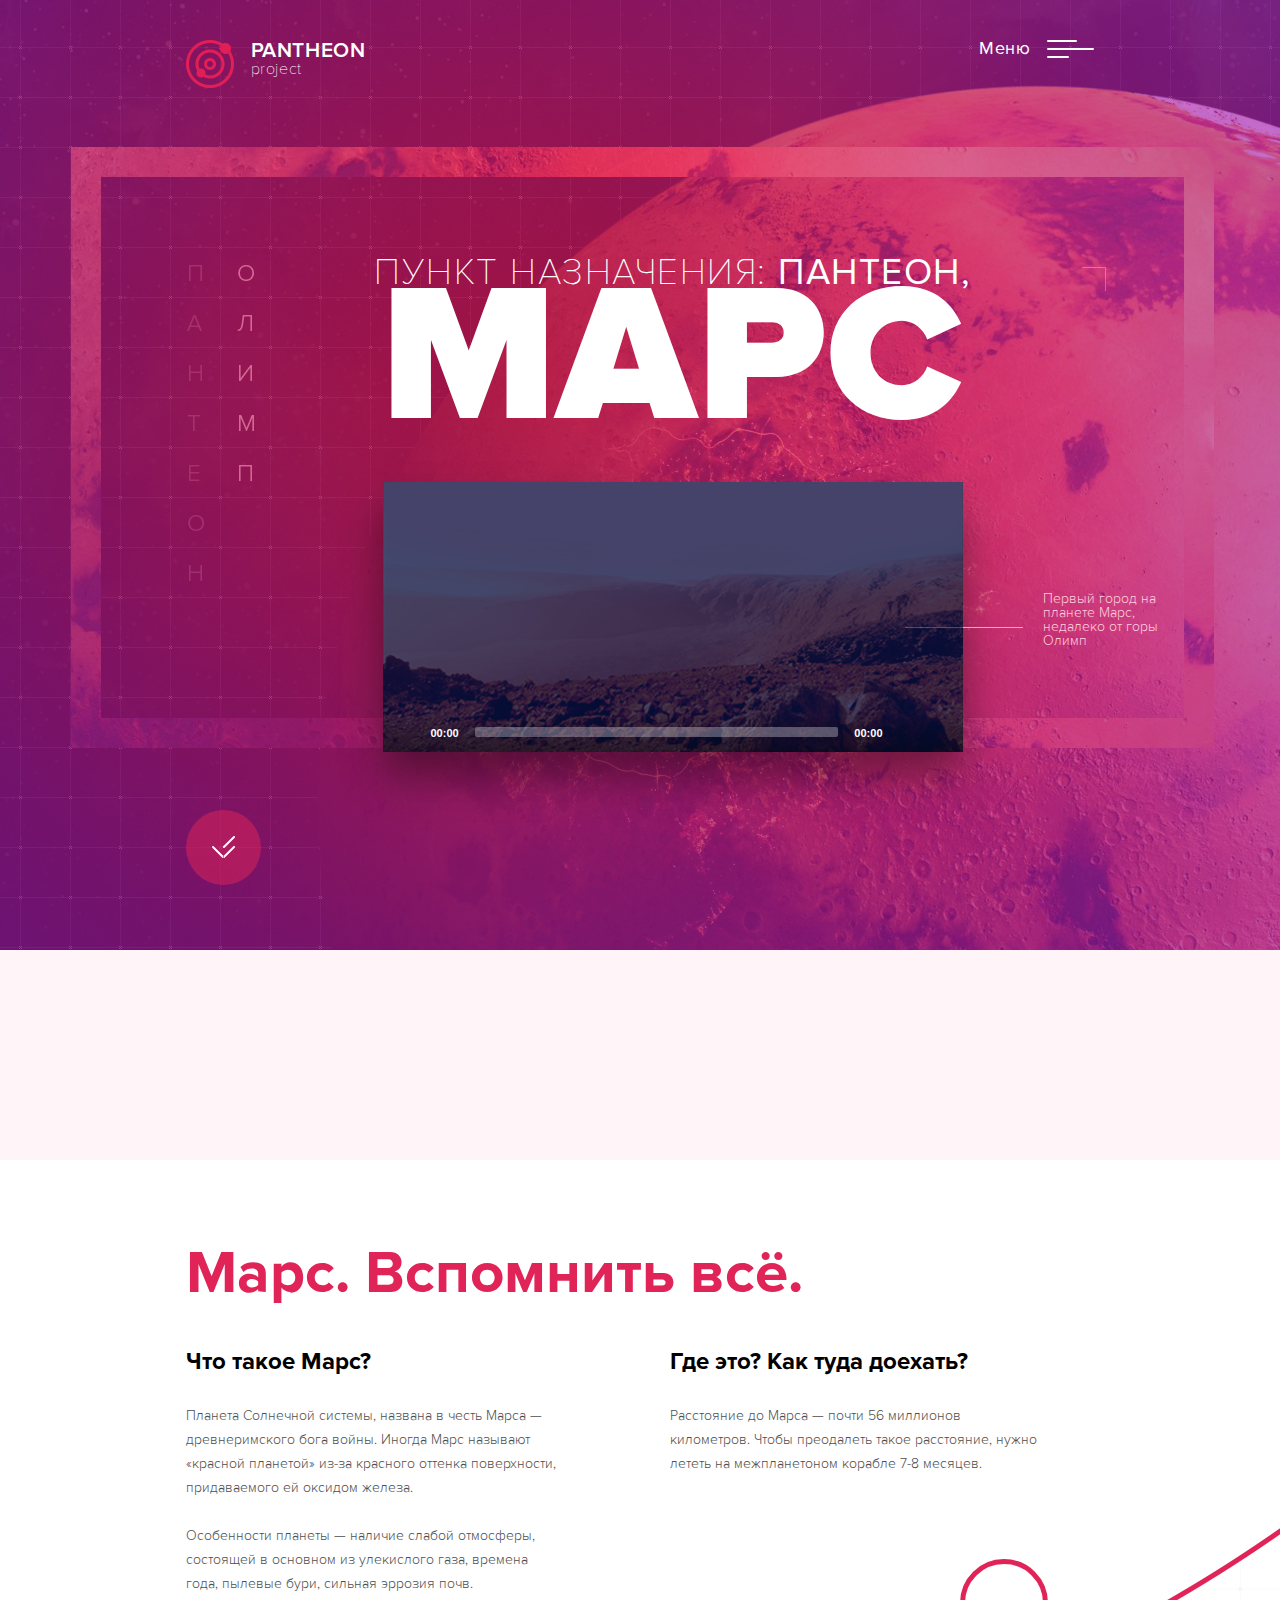
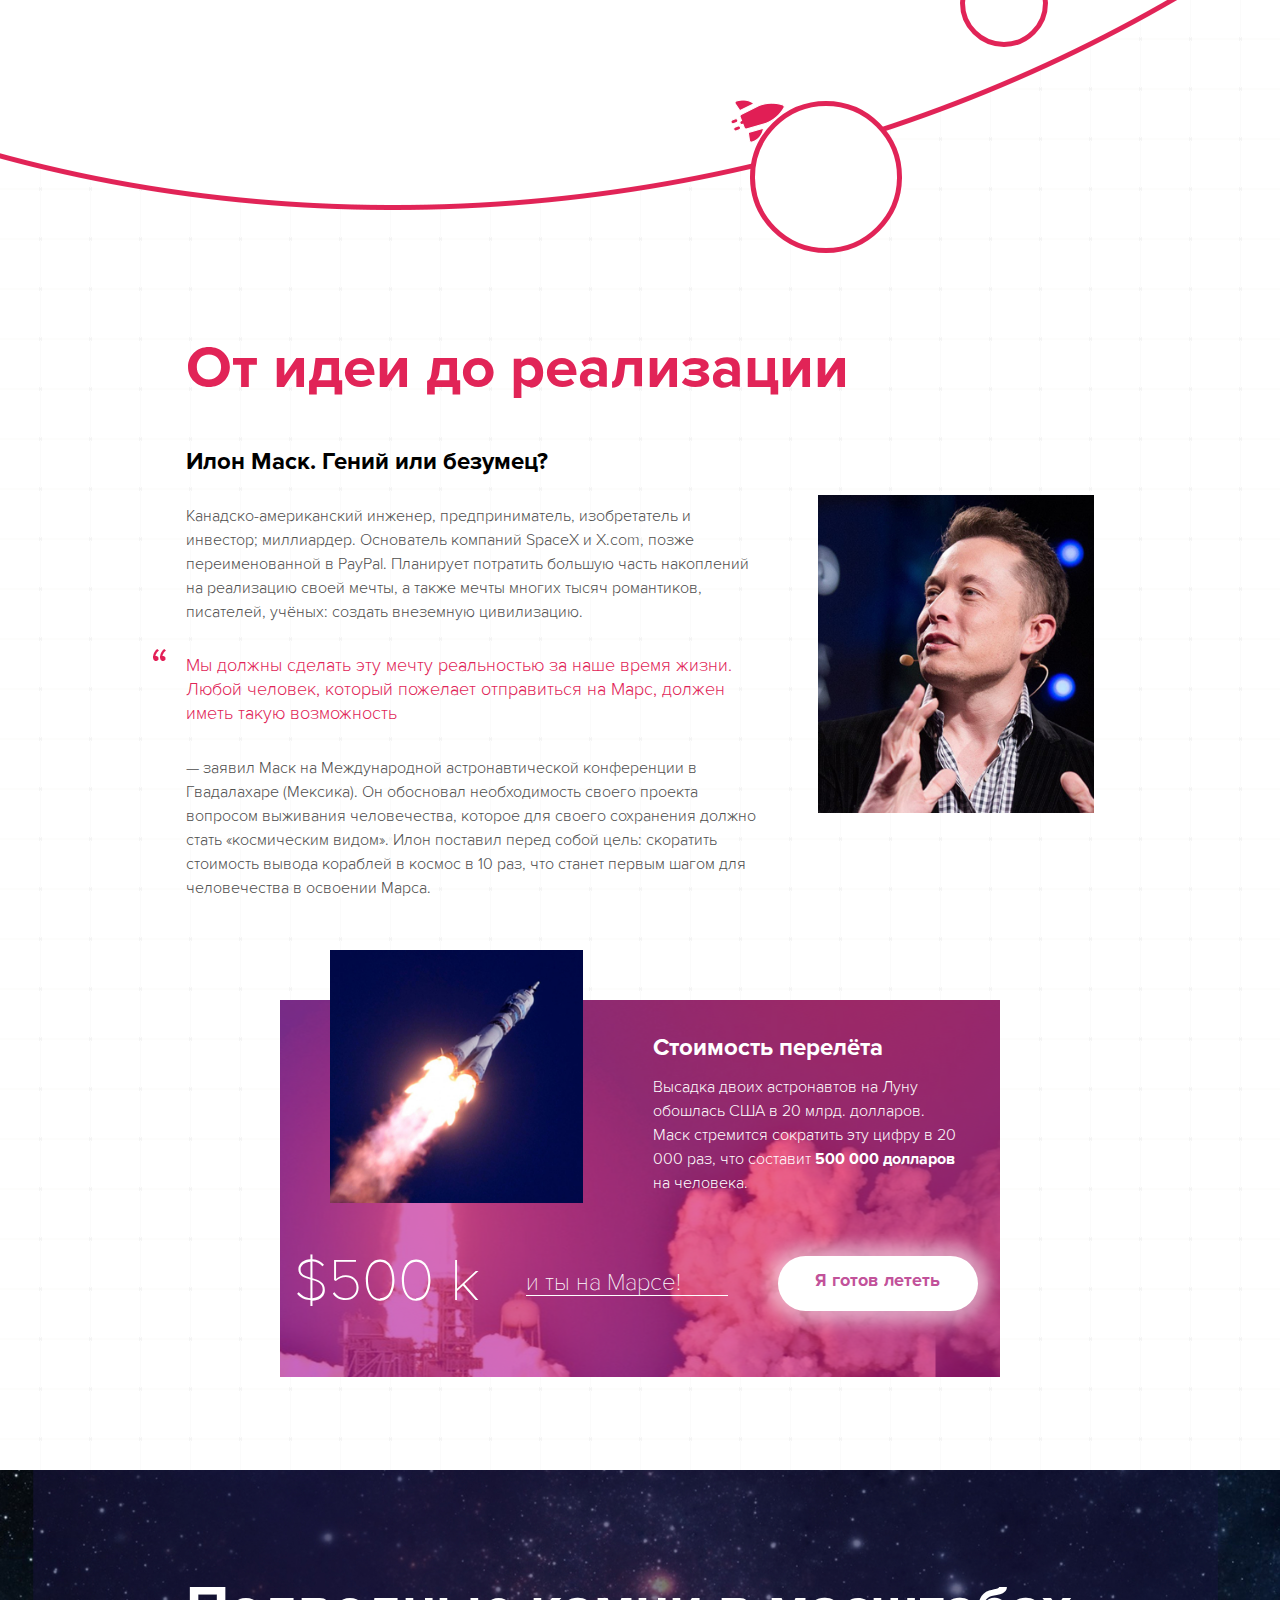
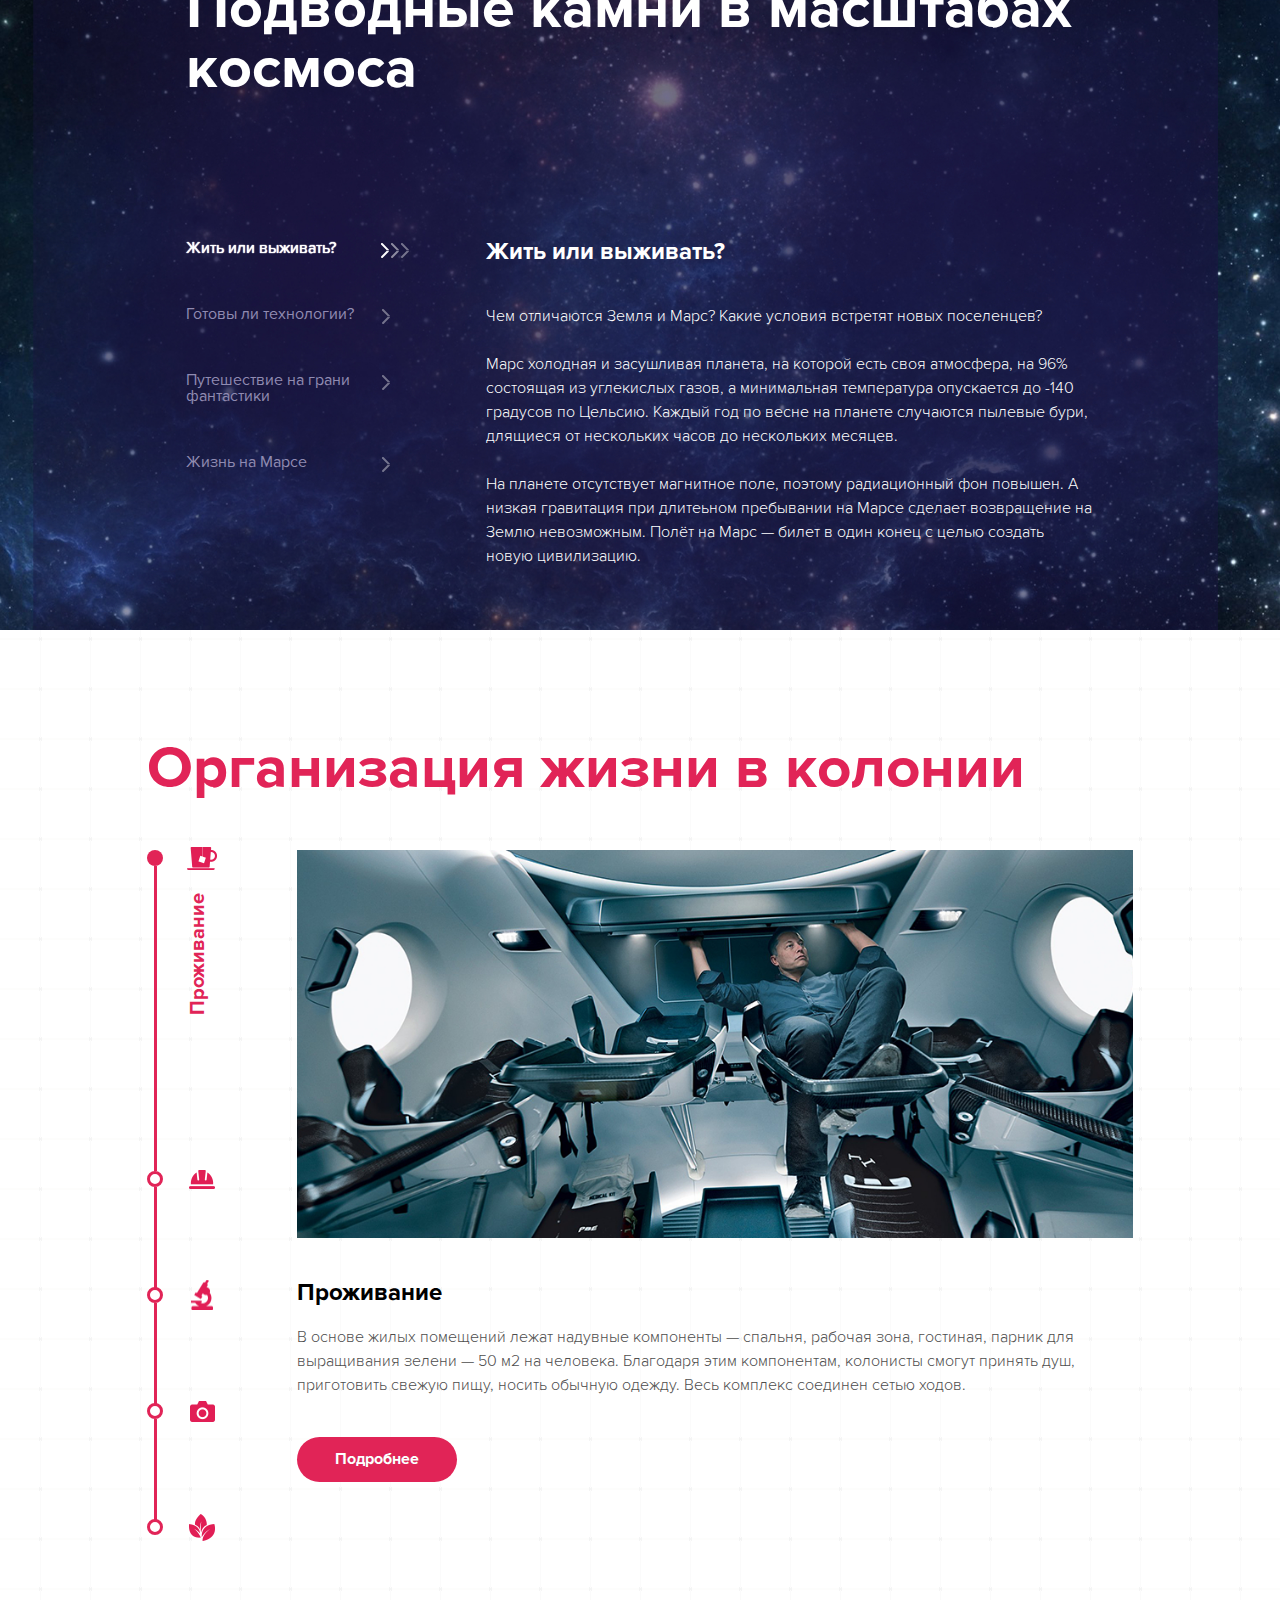
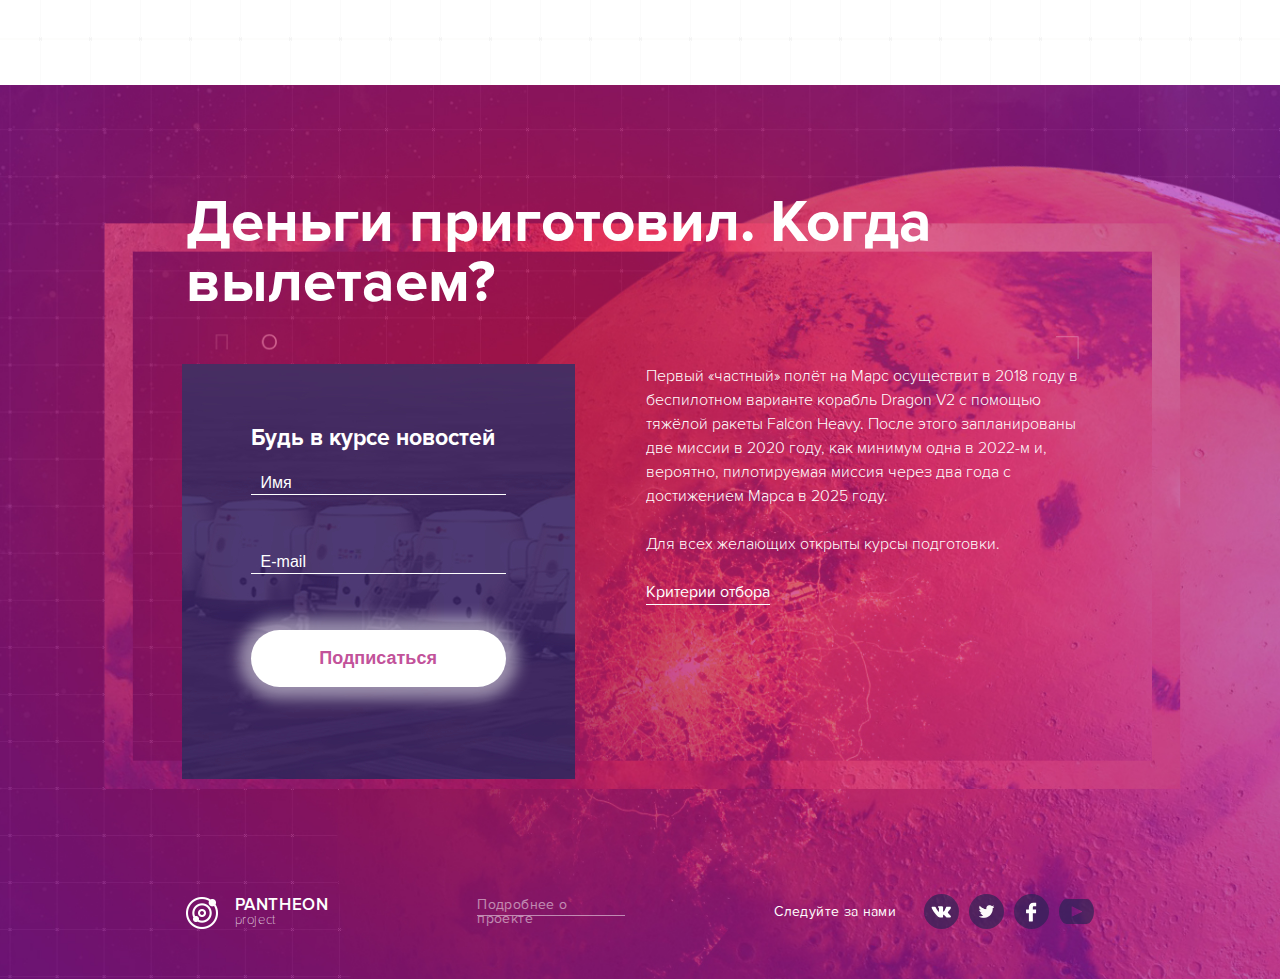
==== index.html @ 6218463a "#add: наведения на социалки, работа с видео, исправлены видео-табы" ====
<!DOCTYPE html>
<html lang="ru">
<head>
    <meta charset="UTF-8">
    <title>Pantheon</title>
    <link rel="stylesheet" href="css/lib.css">
</head>
<body>
    <div class="template-shadow">
        <header id="header" class="header">
            <a href="index.html" class="header-logo">Pantheon<span class="header-logo__span">project</span></a>
            <div class="header-menu-block">
                <a href="#" class="header-menu-block__link js-burger"><span class="header-menu-block__span">Меню</span>
                    <span class="header-burger">
                        <span class="header-burger__line js-line-main"></span>
                        <span class="header-burger__line js-line-middle"></span>
                        <span class="header-burger__line js-line-main"></span>
                    </span>
                </a>
            </div>
            <div class="header-main">
                <h1 class="header-main-title"><span class="header-main-title__thin">Пункт назначения:</span> Пантеон,<br><span class="header-main-title__bold">Марс</span></h1>
                <div class="header-video">
                    <div class="header-video-block">
                        <!--<div id="my-video-display"></div>-->
                        <video id="my-video-display" controls="true" poster="images/video.png" width="100%" style="max-width: 100%">
                            <source src="https://www.youtube.com/watch?v=TnY23KEkZPY" type="video/youtube" />
                        </video>
                        <!--<iframe src="https://www.youtube.com/embed/TnY23KEkZPY" frameborder="0" allowfullscreen showinfo="0"></iframe>-->
                    </div>
                    <span class="header-video__text">Первый город на планете Марс, недалеко от горы Олимп</span>
                </div>
            </div>
            <a href="#about-mars" class="header-button js-header-button"></a>
        </header>
        <div class="header-menu js-menu">
            <nav>
                <ul>
                    <li class="header-menu__item js-menu-item"><a href="#header" class="header-menu__link">Главная</a></li>
                    <li class="header-menu__item js-menu-item"><a href="#about-mars" class="header-menu__link">О Марсе</a></li>
                    <li class="header-menu__item js-menu-item"><a href="#realization" class="header-menu__link">От идеи до реализации</a></li>
                    <li class="header-menu__item js-menu-item"><a href="#video" class="header-menu__link">Подводные камни в масштабах космоса</a></li>
                    <li class="header-menu__item js-menu-item"><a href="#life" class="header-menu__link">Организация жизни в колонии</a></li>
                    <li class="header-menu__item js-menu-item"><a href="#footer" class="header-menu__link">Когда вылетаем?</a></li>
                </ul>
            </nav>
        </div>
        <div class="tizers js-scroll">
                <div class="tizers-item wow fadeInLeftBig">
                    <div class="tizers-item__number">4</div>
                    <p class="tizers-item__text">четвертая планета по удаленности от Солнца</p>
                </div>
                <div class="tizers-item wow fadeInLeftBig">
                    <div class="tizers-item__number">7</div>
                    <p class="tizers-item__text">седьмая по размерам планета Солнечной системы</p>
                </div>
                <div class="tizers-item wow fadeInLeftBig">
                    <div class="tizers-item__number">10,7%</div>
                    <p class="tizers-item__text">массы Земли (ваш вес будет в 3 раза меньшe, чем на Земле)</p>
                </div>
                <div class="tizers-item wow fadeInLeftBig">
                    <div class="tizers-item__number">2</div>
                    <p class="tizers-item__text">спутника вместо Луны (как картошка, только больше)</p>
                </div>
                <div class="tizers-item wow fadeInLeftBig">
                    <div class="tizers-item__number">21 км</div>
                    <p class="tizers-item__text">высота самой высокой горы Марса</p>
                </div>
                <div class="tizers-item wow fadeInLeftBig">
                    <div class="tizers-item__number">+20</div>
                    <p class="tizers-item__text">максимальная температура на поверхности</p>
                </div>
            </div>
        <div id="about-mars" class="about-mars">
            <h2 class="about-mars-title title">Марс. Вспомнить всё.</h2>
            <div class="about-mars-block">
                <h3 class="about-mars-block__title">Что такое Марс?</h3>
                <p class="about-mars-block__text">Планета Солнечной системы, названа в честь Марса — древнеримского бога войны. Иногда Марс называют «красной планетой» из-за красного оттенка поверхности, придаваемого ей оксидом железа.<br><br>
                    Особенности планеты — наличие слабой отмосферы, состоящей в основном из улекислого газа, времена года, пылевые бури, сильная эррозия почв. </p>
            </div>
            <div class="about-mars-block">
                <h3 class="about-mars-block__title">Где это? Как туда доехать?</h3>
                <p class="about-mars-block__text">Расстояние до Марса — почти 56 миллионов километров.
                    Чтобы преодалеть такое расстояние, нужно лететь
                    на межпланетоном корабле 7-8 месяцев.</p>
            </div>
            <!--<div class="about-mars-animation">-->
                <div class="about-mars-animation__earth"></div>
                <div class="about-mars-animation__rocket"></div>
                <div class="about-mars-animation__mars"></div>
            <!--</div>-->
        </div>
        <div id="realization" class="realization">
            <h2 class="realization-title title">От идеи до реализации</h2>
            <div class="realization-main">
                <div class="realization-main__img">
                    <img src="images/elon1.jpg" alt="elon">
                </div>
                <div class="realization-main-text">
                    <h3 class="realization-main-text__title">Илон Маск. Гений или безумец?</h3>
                    <p class="realization-main-text__text">
                        Канадско-американский инженер, предприниматель, изобретатель и инвестор; миллиардер. Основатель компаний SpaceX и X.com, позже переименованной в PayPal. Планирует потратить большую часть накоплений на реализацию своей мечты, а также мечты многих тысяч романтиков, писателей, учёных: создать внеземную цивилизацию.
                        <span class="realization-main-text__span">Мы должны сделать эту мечту реальностью за наше время жизни. Любой человек,
который пожелает отправиться на Марс, должен иметь такую возможность</span>
                        — заявил Маск на Международной астронавтической конференции в Гвадалахаре (Мексика). Он обосновал необходимость своего проекта вопросом выживания человечества, которое для своего сохранения должно стать «космическим видом».
                        Илон поставил перед собой цель: скоратить стоимость вывода кораблей
                        в космос в 10 раз, что станет первым шагом для человечества в освоении Марса.
                    </p>
                </div>
            </div>
            <div class="realization-fly">
                <img src="images/img.jpg" alt="rocket" class="realization-fly__img">
                <div class="realization-fly-block">
                    <h3 class="realization-fly-block__title">Стоимость перелёта</h3>
                    <p class="realization-fly-block__text">Высадка двоих астронавтов на Луну обошлась США в 20 млрд. долларов. Маск стремится сократить эту цифру в 20 000 раз, что составит <span>500 000 долларов</span> на человека.</p>
                    <div class="realization-fly-cost">
                        <span class="realization-fly-cost__price">$500 k</span>
                        <span class="realization-fly-cost__text">и ты на Марсе!</span>
                        <a href="#js-modal-form" class="realization-fly-cost__btn js-show-modal">Я готов лететь</a>
                    </div>
                </div>
            </div>
        </div>
        <div id="video" class="video">
            <h2 class="video-title title">Подводные камни в масштабах космоса</h2>
            <div class="video-block">
                <div id="my-video-display2"></div>
                <!--<iframe src="https://www.youtube.com/embed/TnY23KEkZPY" frameborder="0" allowfullscreen showinfo="0"></iframe>-->
            </div>
            <div class="video-tabs">
                <ul class="tabs-list">
                    <li class="tabs-list__item">
                        <a href="#" class="tabs-list__title tabs-list__acc js-title">Жить или выживать?</a>
                        <label class="tabs-list__title tabs-list__radio tabs-list__title--active">Жить или выживать?</label>
                        <div class="tabs-list-content tabs-list-content--active">
                            <h3 class="tabs-list-content__title">Жить или выживать?</h3>
                            <p class="tabs-list-content__text">Чем отличаются Земля и Марс? Какие условия встретят новых поселенцев?<br><br>
                                Марс холодная и засушливая планета, на которой есть своя атмосфера, на 96% состоящая из углекислых газов, а минимальная температура опускается до -140 градусов по Цельсию. Каждый год
                                по весне на планете случаются пылевые бури, длящиеся от нескольких часов до нескольких месяцев.
                                <br><br>
                                На планете отсутствует магнитное поле, поэтому радиационный фон повышен. А низкая гравитация
                                при длитеьном пребывании на Марсе сделает возвращение на Землю невозможным. Полёт на Марс — билет в один конец с целью создать новую цивилизацию.</p>
                        </div>
                    </li>
                    <li class="tabs-list__item">
                        <a href="#" class="tabs-list__title tabs-list__acc js-title">Готовы ли технологии?</a>
                        <label class="tabs-list__title tabs-list__radio">Готовы ли технологии?</label>
                        <div class="tabs-list-content">
                            <h3 class="tabs-list-content__title">Готовы ли технологии?</h3>
                            <p class="tabs-list-content__text">Чем отличаются Земля и Марс? Какие условия встретят новых поселенцев?<br><br>
                                Марс холодная и засушливая планета, на которой есть своя атмосфера, на 96% состоящая из углекислых газов, а минимальная температура опускается до -140 градусов по Цельсию. Каждый год
                                по весне на планете случаются пылевые бури, длящиеся от нескольких часов до нескольких месяцев.
                                <br><br>
                                На планете отсутствует магнитное поле, поэтому радиационный фон повышен. А низкая гравитация
                                при длитеьном пребывании на Марсе сделает возвращение на Землю невозможным. Полёт на Марс — билет в один конец с целью создать новую цивилизацию.</p>
                        </div>
                    </li>
                    <li class="tabs-list__item">
                        <a href="#" class="tabs-list__title tabs-list__acc js-title">Путешествие на грани фантастики</a>
                        <label class="tabs-list__title tabs-list__radio">Путешествие на грани фантастики</label>
                        <div class="tabs-list-content">
                            <h3 class="tabs-list-content__title">Путешествие на грани фантастики</h3>
                            <p class="tabs-list-content__text">Чем отличаются Земля и Марс? Какие условия встретят новых поселенцев?<br><br>
                                Марс холодная и засушливая планета, на которой есть своя атмосфера, на 96% состоящая из углекислых газов, а минимальная температура опускается до -140 градусов по Цельсию. Каждый год
                                по весне на планете случаются пылевые бури, длящиеся от нескольких часов до нескольких месяцев.
                                <br><br>
                                На планете отсутствует магнитное поле, поэтому радиационный фон повышен. А низкая гравитация
                                при длитеьном пребывании на Марсе сделает возвращение на Землю невозможным. Полёт на Марс — билет в один конец с целью создать новую цивилизацию.</p>
                        </div>
                    </li>
                    <li class="tabs-list__item">
                        <a href="#" class="tabs-list__title tabs-list__acc js-title">Жизнь на Марсе</a>
                        <label class="tabs-list__title tabs-list__radio">Жизнь на Марсе</label>
                        <div class="tabs-list-content">
                            <h3 class="tabs-list-content__title">Жизнь на Марсе</h3>
                            <p class="tabs-list-content__text">Чем отличаются Земля и Марс? Какие условия встретят новых поселенцев?<br><br>
                                Марс холодная и засушливая планета, на которой есть своя атмосфера, на 96% состоящая из углекислых газов, а минимальная температура опускается до -140 градусов по Цельсию. Каждый год
                                по весне на планете случаются пылевые бури, длящиеся от нескольких часов до нескольких месяцев.
                                <br><br>
                                На планете отсутствует магнитное поле, поэтому радиационный фон повышен. А низкая гравитация
                                при длитеьном пребывании на Марсе сделает возвращение на Землю невозможным. Полёт на Марс — билет в один конец с целью создать новую цивилизацию.</p>
                        </div>
                    </li>
                </ul>
            </div>
        </div>
        <div id="life" class="life">
            <h2 class="life-title title">Организация жизни в колонии</h2>
            <div class="life-tabs">
                <div class="life-tabs-outer-list">
                    <ul class="life-tabs-list">
                    <li class="life-tabs-list__item life-tabs-list__item--active">
                        <span class="life-tabs-list__icon life-tabs-list__live"></span>
                        <a href="#" class="life-tabs-list__link  life-tabs-list__link--active">Проживание</a>
                    </li>
                    <li class="life-tabs-list__item">
                        <span class="life-tabs-list__icon life-tabs-list__work"></span>
                        <a href="#" class="life-tabs-list__link ">Работа</a>
                    </li>
                    <li class="life-tabs-list__item">
                        <span class="life-tabs-list__icon life-tabs-list__search"></span>
                        <a href="#" class="life-tabs-list__link ">Исследование</a>
                    </li>
                    <li class="life-tabs-list__item">
                        <span class="life-tabs-list__icon life-tabs-list__photo"></span>
                        <a href="#" class="life-tabs-list__link ">Галерея</a>
                    </li>
                    <li class="life-tabs-list__item">
                        <span class="life-tabs-list__icon life-tabs-list__agric"></span>
                        <a href="#" class="life-tabs-list__link ">Земледелие</a>
                    </li>
                </ul>
                    <ul class="life-tabs-controls">
                    <li class="life-tabs-controls__item life-tabs-controls__item--active"></li>
                    <li class="life-tabs-controls__item"></li>
                    <li class="life-tabs-controls__item"></li>
                    <li class="life-tabs-controls__item"></li>
                    <li class="life-tabs-controls__item"></li>
                </ul>
                </div>
                <div class="life-tabs-block">
                    <div class="life-tabs-block__item life-tabs-block__live life-tabs-block__item--active">
                        <div class="life-tabs-block__img-wrap">
                            <img src="images/elon2.jpg" alt="elon-mask">
                        </div>
                        <h3 class="life-tabs-block__title">Проживание</h3>
                        <p class="life-tabs-block__text">В основе жилых помещений лежат надувные компоненты — спальня, рабочая зона, гостиная, парник для выращивания зелени — 50 м2 на человека. Благодаря этим компонентам, колонисты смогут принять душ, приготовить свежую пищу, носить обычную одежду. Весь комплекс соединен сетью ходов.</p>
                        <div class="life-tabs-block__btn"><a href="#">Подробнее</a></div>
                    </div>
                    <div class="life-tabs-block__item life-tabs-block__work">
                        <div class="life-tabs-block__img-wrap">
                            <img src="images/elon2.jpg" alt="elon-mask">
                        </div>
                        <h3 class="life-tabs-block__title">Работа</h3>
                        <p class="life-tabs-block__text">Период вращения планеты — 24 часа 37 минут 22,7 секунды (относительно звёзд), длина средних марсианских солнечных суток составляет 24 часа 39 минут 35,24409 секунды, всего на 2,7 % длиннее земных суток. Для удобства марсианские сутки именуют «солами». Марсианский год равен 668,59 сола, что составляет 686,98 земных суток.</p>
                        <div class="life-tabs-block__btn"><a href="#">Подробнее</a></div>
                    </div>
                    <div class="life-tabs-block__item life-tabs-block__search">
                        <div class="life-tabs-block__img-wrap">
                            <img src="images/elon2.jpg" alt="elon-mask">
                        </div>
                        <h3 class="life-tabs-block__title">Исследование</h3>
                        <p class="life-tabs-block__text">Марс вращается вокруг своей оси, наклонённой относительно перпендикуляра к плоскости орбиты под углом 25,19°. Наклон оси вращения Марса обеспечивает смену времён года. При этом эксцентриситет орбиты приводит к большим различиям в их продолжительности — так, северная весна и лето, длятся 371 местные сутки.</p>
                        <div class="life-tabs-block__btn"><a href="#">Подробнее</a></div>
                    </div>
                    <div class="life-tabs-block__item life-tabs-block__photo">
                        <div class="life-tabs-block__img-wrap">
                            <img src="images/elon2.jpg" alt="elon-mask">
                        </div>
                        <h3 class="life-tabs-block__title">Галерея</h3>
                        <p class="life-tabs-block__text">Атмосфера Марса, состоящая в основном из углекислого газа, очень разрежена. Давление у поверхности Марса в 160 раз меньше земного — 6,1 мбар на среднем уровне поверхности. Из-за большого перепада высот на Марсе давление у поверхности сильно изменяется. Примерная толщина атмосферы — 110 км.</p>
                        <div class="life-tabs-block__btn"><a href="#">Подробнее</a></div>
                    </div>
                    <div class="life-tabs-block__item life-tabs-block__agric">
                        <div class="life-tabs-block__img-wrap">
                            <img src="images/elon2.jpg" alt="elon-mask">
                        </div>
                        <h3 class="life-tabs-block__title">Земледелие</h3>
                        <p class="life-tabs-block__text">В отличие от Земли, масса марсианской атмосферы сильно изменяется в течение года в связи с таянием и намерзанием полярных шапок, содержащих углекислый газ. Зимой 20—30 % всей атмосферы намораживается на полярной шапке, состоящей из углекислоты.</p>
                        <div class="life-tabs-block__btn"><a href="#">Подробнее</a></div>
                    </div>
                </div>
            </div>
        </div>
        <footer id="footer" class="footer">
            <h2 class="footer-title title">Деньги приготовил. Когда вылетаем?</h2>
            <div class="footer-main">
                <div class="footer-main-form-block">
                    <h3 class="footer-main-form-block__title">Будь в курсе новостей</h3>
                    <form action="#" class="footer-main-form" id="footer-form">
                        <div class="form-block">
                            <span class="form-block__error"></span>
                            <input type="text" placeholder="Имя" name="form_name" class="footer-main-form__input">
                        </div>
                        <div class="form-block">
                            <span class="form-block__error"></span>
                            <input type="email" placeholder="E-mail" name="form_email" class="footer-main-form__input">
                        </div>
                        <button type="submit" class="footer-main-form__btn js-answer-modal">Подписаться</button>
                    </form>
                </div>
                <div class="footer-main-text">
                    <p class="footer-main-text__p">
                        Первый «частный» полёт на Марс осуществит в 2018 году в беспилотном варианте корабль Dragon V2 с помощью тяжёлой ракеты Falcon Heavy. После этого запланированы две миссии в 2020 году, как минимум одна в 2022-м и, вероятно, пилотируемая миссия через два года с достижением Марса в 2025 году.<br><br>  Для всех желающих открыты курсы подготовки.
                    </p>
                    <a href="#" class="footer-main-text__link">Критерии отбора</a>
                </div>
            </div>
            <div class="footer-bottom">
                <a href="#" class="footer-bottom-logo">Pantheon<span class="footer-bottom-logo__span">project</span></a>
                <a href="#header" class="footer-bottom__link">Подробнее о проекте</a>
                <div class="footer-bottom-socials-block">
                    <span class="footer-bottom-socials-text">Следуйте за нами</span>
                    <div class="footer-bottom-socials">
                        <a href="#" class="footer-bottom-socials__link footer-bottom-socials__link--vk"><span class="visually-hidden">vkontakte</span></a>
                        <a href="#" class="footer-bottom-socials__link footer-bottom-socials__link--twitter"><span class="visually-hidden">twitter</span></a>
                        <a href="#" class="footer-bottom-socials__link footer-bottom-socials__link--facebook"><span class="visually-hidden">facebook</span></a>
                        <a href="#" class="footer-bottom-socials__link footer-bottom-socials__link--youtube"><span class="visually-hidden">youtube</span></a>
                    </div>
                </div>
            </div>
        </footer>
        <div class="modal js-modal" id="js-modal-form">
            <span class="close js-close"></span>
            <h3 class="modal__title">Заполните форму</h3>
            <form action="#" class="modal-form" id="js-register-form">
                <div class="form-block">
                    <span class="form-block__error"></span>
                    <input type="text" placeholder="Ваше имя" name="form_name" class="form-block__input">
                </div>
                <div class="form-block">
                    <span class="form-block__error"></span>
                    <input type="email" placeholder="maria@mail.ru" name="form_email" class="form-block__input">
                </div>
                <div class="form-block">
                    <span class="form-block__error"></span>
                    <input type="tel" placeholder="Ваш телефон" name="form_tel" class="form-block__input">
                </div>
                <button type="submit" class="modal-form__btn js-answer-modal">Отправить заявку</button>
            </form>
        </div>
        <div class="answer-modal js-modal">
            <span class="close close--answer js-close2"></span>
            Спасибо!
        </div>
    </div>
    <script src="js/jquery-3.3.1.min.js"></script>
    <script src="js/script.js"></script>
</body>
</html>
---- css/lib.css ----
/*mediaplayer*/
.mejs__offscreen{border:0;clip:rect(1px,1px,1px,1px);-webkit-clip-path:inset(50%);clip-path:inset(50%);height:1px;margin:-1px;overflow:hidden;padding:0;position:absolute;width:1px;word-wrap:normal}.mejs__container{background:#000;font-family:Helvetica,Arial,serif;position:relative;text-align:left;text-indent:0;vertical-align:top}.mejs__container,.mejs__container *{box-sizing:border-box}.mejs__container video::-webkit-media-controls,.mejs__container video::-webkit-media-controls-panel,.mejs__container video::-webkit-media-controls-panel-container,.mejs__container video::-webkit-media-controls-start-playback-button{-webkit-appearance:none;display:none!important}.mejs__fill-container,.mejs__fill-container .mejs__container{height:100%;width:100%}.mejs__fill-container{background:transparent;margin:0 auto;overflow:hidden;position:relative}.mejs__container:focus{outline:none}.mejs__iframe-overlay{height:100%;position:absolute;width:100%}.mejs__embed,.mejs__embed body{background:#000;height:100%;margin:0;overflow:hidden;padding:0;width:100%}.mejs__fullscreen{overflow:hidden!important}.mejs__container-fullscreen{bottom:0;left:0;overflow:hidden;position:fixed;right:0;top:0;z-index:1000}.mejs__container-fullscreen .mejs__mediaelement,.mejs__container-fullscreen video{height:100%!important;width:100%!important}.mejs__background,.mejs__mediaelement{left:0;position:absolute;top:0}.mejs__mediaelement{height:100%;width:100%;z-index:0}.mejs__poster{background-position:50% 50%;background-repeat:no-repeat;background-size:cover;left:0;position:absolute;top:0;z-index:1}:root .mejs__poster-img{display:none}.mejs__poster-img{border:0;padding:0}.mejs__overlay{-webkit-box-align:center;-webkit-align-items:center;-ms-flex-align:center;align-items:center;display:-webkit-box;display:-webkit-flex;display:-ms-flexbox;display:flex;-webkit-box-pack:center;-webkit-justify-content:center;-ms-flex-pack:center;justify-content:center;left:0;position:absolute;top:0}.mejs__layer{z-index:1}.mejs__overlay-play{cursor:pointer}.mejs__overlay-button{background:url(mejs-controls.svg) no-repeat;background-position:0 -39px;height:80px;width:80px}.mejs__overlay:hover>.mejs__overlay-button{background-position:-80px -39px}.mejs__overlay-loading{height:80px;width:80px}.mejs__overlay-loading-bg-img{-webkit-animation:a 1s linear infinite;animation:a 1s linear infinite;background:transparent url(mejs-controls.svg) -160px -40px no-repeat;display:block;height:80px;width:80px;z-index:1}@-webkit-keyframes a{to{-webkit-transform:rotate(1turn);transform:rotate(1turn)}}@keyframes a{to{-webkit-transform:rotate(1turn);transform:rotate(1turn)}}.mejs__controls{bottom:0;display:-webkit-box;display:-webkit-flex;display:-ms-flexbox;display:flex;height:40px;left:0;list-style-type:none;margin:0;padding:0 10px;position:absolute;width:100%;z-index:3}.mejs__controls:not([style*="display: none"]){background:rgba(255,0,0,.7);background:-webkit-linear-gradient(transparent,rgba(0,0,0,.35));background:linear-gradient(transparent,rgba(0,0,0,.35))}.mejs__button,.mejs__time,.mejs__time-rail{font-size:10px;height:40px;line-height:10px;margin:0;width:32px}.mejs__button>button{background:transparent url(mejs-controls.svg);border:0;cursor:pointer;display:block;font-size:0;height:20px;line-height:0;margin:10px 6px;overflow:hidden;padding:0;position:absolute;text-decoration:none;width:20px}.mejs__button>button:focus{outline:1px dotted #999}.mejs__container-keyboard-inactive [role=slider],.mejs__container-keyboard-inactive [role=slider]:focus,.mejs__container-keyboard-inactive a,.mejs__container-keyboard-inactive a:focus,.mejs__container-keyboard-inactive button,.mejs__container-keyboard-inactive button:focus{outline:0}.mejs__time{box-sizing:content-box;color:#fff;font-size:11px;font-weight:700;height:24px;overflow:hidden;padding:16px 6px 0;text-align:center;width:auto}.mejs__play>button{background-position:0 0}.mejs__pause>button{background-position:-20px 0}.mejs__replay>button{background-position:-160px 0}.mejs__time-rail{direction:ltr;-webkit-box-flex:1;-webkit-flex-grow:1;-ms-flex-positive:1;flex-grow:1;height:40px;margin:0 10px;padding-top:10px;position:relative}.mejs__time-buffering,.mejs__time-current,.mejs__time-float,.mejs__time-float-corner,.mejs__time-float-current,.mejs__time-hovered,.mejs__time-loaded,.mejs__time-marker,.mejs__time-total{border-radius:2px;cursor:pointer;display:block;height:10px;position:absolute}.mejs__time-total{background:hsla(0,0%,100%,.3);margin:5px 0 0;width:100%}.mejs__time-buffering{-webkit-animation:b 2s linear infinite;animation:b 2s linear infinite;background:-webkit-linear-gradient(135deg,hsla(0,0%,100%,.4) 25%,transparent 0,transparent 50%,hsla(0,0%,100%,.4) 0,hsla(0,0%,100%,.4) 75%,transparent 0,transparent);background:linear-gradient(-45deg,hsla(0,0%,100%,.4) 25%,transparent 0,transparent 50%,hsla(0,0%,100%,.4) 0,hsla(0,0%,100%,.4) 75%,transparent 0,transparent);background-size:15px 15px;width:100%}@-webkit-keyframes b{0%{background-position:0 0}to{background-position:30px 0}}@keyframes b{0%{background-position:0 0}to{background-position:30px 0}}.mejs__time-loaded{background:hsla(0,0%,100%,.3)}.mejs__time-current,.mejs__time-handle-content{background:hsla(0,0%,100%,.9)}.mejs__time-hovered{background:hsla(0,0%,100%,.5);z-index:10}.mejs__time-hovered.negative{background:rgba(0,0,0,.2)}.mejs__time-buffering,.mejs__time-current,.mejs__time-hovered,.mejs__time-loaded{left:0;-webkit-transform:scaleX(0);-ms-transform:scaleX(0);transform:scaleX(0);-webkit-transform-origin:0 0;-ms-transform-origin:0 0;transform-origin:0 0;-webkit-transition:all .15s ease-in;transition:all .15s ease-in;width:100%}.mejs__time-buffering{-webkit-transform:scaleX(1);-ms-transform:scaleX(1);transform:scaleX(1)}.mejs__time-hovered{-webkit-transition:height .1s cubic-bezier(.44,0,1,1);transition:height .1s cubic-bezier(.44,0,1,1)}.mejs__time-hovered.no-hover{-webkit-transform:scaleX(0)!important;-ms-transform:scaleX(0)!important;transform:scaleX(0)!important}.mejs__time-handle,.mejs__time-handle-content{border:4px solid transparent;cursor:pointer;left:0;position:absolute;-webkit-transform:translateX(0);-ms-transform:translateX(0);transform:translateX(0);z-index:11}.mejs__time-handle-content{border:4px solid hsla(0,0%,100%,.9);border-radius:50%;height:10px;left:-7px;top:-4px;-webkit-transform:scale(0);-ms-transform:scale(0);transform:scale(0);width:10px}.mejs__time-rail .mejs__time-handle-content:active,.mejs__time-rail .mejs__time-handle-content:focus,.mejs__time-rail:hover .mejs__time-handle-content{-webkit-transform:scale(1);-ms-transform:scale(1);transform:scale(1)}.mejs__time-float{background:#eee;border:1px solid #333;bottom:100%;color:#111;display:none;height:17px;margin-bottom:9px;position:absolute;text-align:center;-webkit-transform:translateX(-50%);-ms-transform:translateX(-50%);transform:translateX(-50%);width:36px}.mejs__time-float-current{display:block;left:0;margin:2px;text-align:center;width:30px}.mejs__time-float-corner{border:5px solid #eee;border-color:#eee transparent transparent;border-radius:0;display:block;height:0;left:50%;line-height:0;position:absolute;top:100%;-webkit-transform:translateX(-50%);-ms-transform:translateX(-50%);transform:translateX(-50%);width:0}.mejs__long-video .mejs__time-float{margin-left:-23px;width:64px}.mejs__long-video .mejs__time-float-current{width:60px}.mejs__broadcast{color:#fff;height:10px;position:absolute;top:15px;width:100%}.mejs__fullscreen-button>button{background-position:-80px 0}.mejs__unfullscreen>button{background-position:-100px 0}.mejs__mute>button{background-position:-60px 0}.mejs__unmute>button{background-position:-40px 0}.mejs__volume-button{position:relative}.mejs__volume-button>.mejs__volume-slider{-webkit-backface-visibility:hidden;background:rgba(50,50,50,.7);border-radius:0;bottom:100%;display:none;height:115px;left:50%;margin:0;position:absolute;-webkit-transform:translateX(-50%);-ms-transform:translateX(-50%);transform:translateX(-50%);width:25px;z-index:1}.mejs__volume-button:hover{border-radius:0 0 4px 4px}.mejs__volume-total{background:hsla(0,0%,100%,.5);height:100px;left:50%;margin:0;position:absolute;top:8px;-webkit-transform:translateX(-50%);-ms-transform:translateX(-50%);transform:translateX(-50%);width:2px}.mejs__volume-current{left:0;margin:0;width:100%}.mejs__volume-current,.mejs__volume-handle{background:hsla(0,0%,100%,.9);position:absolute}.mejs__volume-handle{border-radius:1px;cursor:ns-resize;height:6px;left:50%;-webkit-transform:translateX(-50%);-ms-transform:translateX(-50%);transform:translateX(-50%);width:16px}.mejs__horizontal-volume-slider{display:block;height:36px;position:relative;vertical-align:middle;width:56px}.mejs__horizontal-volume-total{background:rgba(50,50,50,.8);height:8px;top:16px;width:50px}.mejs__horizontal-volume-current,.mejs__horizontal-volume-total{border-radius:2px;font-size:1px;left:0;margin:0;padding:0;position:absolute}.mejs__horizontal-volume-current{background:hsla(0,0%,100%,.8);height:100%;top:0;width:100%}.mejs__horizontal-volume-handle{display:none}.mejs__captions-button,.mejs__chapters-button{position:relative}.mejs__captions-button>button{background-position:-140px 0}.mejs__chapters-button>button{background-position:-180px 0}.mejs__captions-button>.mejs__captions-selector,.mejs__chapters-button>.mejs__chapters-selector{background:rgba(50,50,50,.7);border:1px solid transparent;border-radius:0;bottom:100%;margin-right:-43px;overflow:hidden;padding:0;position:absolute;right:50%;visibility:visible;width:86px}.mejs__chapters-button>.mejs__chapters-selector{margin-right:-55px;width:110px}.mejs__captions-selector-list,.mejs__chapters-selector-list{list-style-type:none!important;margin:0;overflow:hidden;padding:0}.mejs__captions-selector-list-item,.mejs__chapters-selector-list-item{color:#fff;cursor:pointer;display:block;list-style-type:none!important;margin:0 0 6px;overflow:hidden;padding:0}.mejs__captions-selector-list-item:hover,.mejs__chapters-selector-list-item:hover{background-color:#c8c8c8!important;background-color:hsla(0,0%,100%,.4)!important}.mejs__captions-selector-input,.mejs__chapters-selector-input{clear:both;float:left;left:-1000px;margin:3px 3px 0 5px;position:absolute}.mejs__captions-selector-label,.mejs__chapters-selector-label{cursor:pointer;float:left;font-size:10px;line-height:15px;padding:4px 10px 0;width:100%}.mejs__captions-selected,.mejs__chapters-selected{color:#21f8f8}.mejs__captions-translations{font-size:10px;margin:0 0 5px}.mejs__captions-layer{bottom:0;color:#fff;font-size:16px;left:0;line-height:20px;position:absolute;text-align:center}.mejs__captions-layer a{color:#fff;text-decoration:underline}.mejs__captions-layer[lang=ar]{font-size:20px;font-weight:400}.mejs__captions-position{bottom:15px;left:0;position:absolute;width:100%}.mejs__captions-position-hover{bottom:35px}.mejs__captions-text,.mejs__captions-text *{background:hsla(0,0%,8%,.5);box-shadow:5px 0 0 hsla(0,0%,8%,.5),-5px 0 0 hsla(0,0%,8%,.5);padding:0;white-space:pre-wrap}.mejs__container.mejs__hide-cues video::-webkit-media-text-track-container{display:none}.mejs__overlay-error{position:relative}.mejs__overlay-error>img{left:0;max-width:100%;position:absolute;top:0;z-index:-1}.mejs__cannotplay,.mejs__cannotplay a{color:#fff;font-size:.8em}.mejs__cannotplay{position:relative}.mejs__cannotplay a,.mejs__cannotplay p{display:inline-block;padding:0 15px;width:100%}
/*mediaplayer*/

/*animate css*/
.animated {
    -webkit-animation-duration: 1s;
    animation-duration: 1s;
    -webkit-animation-fill-mode: both;
    animation-fill-mode: both;
}

.animated.infinite {
    -webkit-animation-iteration-count: infinite;
    animation-iteration-count: infinite;
}

.animated.hinge {
    -webkit-animation-duration: 2s;
    animation-duration: 2s;
}

@-webkit-keyframes fadeInLeftBig {
    0% {
        opacity: 0;
        -webkit-transform: translateX(-2000px);
        transform: translateX(-2000px);
    }

    100% {
        opacity: 1;
        -webkit-transform: translateX(0);
        transform: translateX(0);
    }
}

@keyframes fadeInLeftBig {
    0% {
        opacity: 0;
        -webkit-transform: translateX(-2000px);
        -ms-transform: translateX(-2000px);
        transform: translateX(-2000px);
    }

    100% {
        opacity: 1;
        -webkit-transform: translateX(0);
        -ms-transform: translateX(0);
        transform: translateX(0);
    }
}

.fadeInLeftBig {
    -webkit-animation-name: fadeInLeftBig;
    animation-name: fadeInLeftBig;
}
/*animate css*/

/*--------------------------------------------------шрифты--------------------------------------------------*/
@font-face {
    font-family: 'ProximaNova';
    src: url('../fonts/ProximaNova-Black.woff2') format('woff2');
    src: url('../fonts/ProximaNova-Black.woff') format('woff');
    font-weight: 900;
    font-style: normal;
}

@font-face {
    font-family: 'ProximaNova';
    src: url('../fonts/ProximaNova-Bold.woff2') format('woff2');
    src: url('../fonts/ProximaNova-Bold.woff') format('woff');
    font-weight: 700;
    font-style: normal;
}

@font-face {
    font-family: 'ProximaNova';
    src: url('../fonts/ProximaNova-Light.woff2') format('woff2');
    src: url('../fonts/ProximaNova-Light.woff') format('woff');
    font-weight: 300;
    font-style: normal;
}

@font-face {
    font-family: 'ProximaNova';
    src: url('../fonts/ProximaNova-Regular.woff2') format('woff2');
    src: url('../fonts/ProximaNova-Regular.woff') format('woff');
    font-weight: 400;
    font-style: normal;
}

@font-face {
    font-family: 'ProximaNova';
    src: url('../fonts/ProximaNova-SemiBold.woff2') format('woff2');
    src: url('../fonts/ProximaNova-SemiBold.woff') format('woff');
    font-weight: 600;
    font-style: normal;
}

@font-face {
    font-family: 'ProximaNova';
    src: url('../fonts/ProximaNova-Thin.woff2') format('woff2');
    src: url('../fonts/ProximaNova-Thin.woff') format('woff');
    font-weight: 100;
    font-style: normal;
}

/*--------------------------------------------------общие стили--------------------------------------------------*/
* {
    /*outline: 1px solid red;*/
}

html, body {
    font-size: 16px;
    font-family: 'ProximaNova', 'Arial', sans-serif;
}

body, p, h1, h2, h3, h4, h5, h6 {
    margin: 0;
}

select, button {
    border: none;
    -webkit-appearance: none;
    -moz-appearance: none;
    appearance: none;
    outline: none;
    background: none;
}

ul, li {
    padding: 0;
    margin: 0;
}

li {
    list-style: none;
}

a {
    text-decoration: none;
}

.visually-hidden:not(:focus):not(:active),
input[type='checkbox'].visually-hidden,
input[type='radio'].visually-hidden {
    position: absolute;
    width: 1px;
    height: 1px;
    margin: -1px;
    border: 0;
    padding: 0;
    white-space: nowrap;
    -webkit-clip-path: inset(100%);
    clip-path: inset(100%);
    clip: rect(0 0 0 0);
    overflow: hidden;
}

.template-shadow {
    max-width: 1600px;
    width: 100%;
    margin: 0 auto;
    box-shadow: 0 0 35px 3px rgba(0, 0, 0, 0.2);
    background: url("../images/square-bg.png") center center no-repeat;
}

.title {
    color: #e12457;
    font-size: 60px;
    font-weight: 700;
}

/*--------------------------------------------------стили для header --------------------------------------------------*/

.header {
    display: grid;
    grid-template-columns: 180px auto 115px;
    grid-template-rows: 100px 710px 140px;
    background: url("../images/bg.jpg") center center no-repeat;
    padding: 0 14.5%;
}

.header-logo {
    grid-row: 1/2;
    grid-column: 1/2;
    color: #ffffff;
    font-size: 21px;
    font-weight: 600;
    text-transform: uppercase;
    letter-spacing: 0.6px;
    padding-left: 65px;
    padding-top: 40px;
    position: relative;
}

.header-logo::before {
    content: '';
    display: block;
    width: 48px;
    height: 48px;
    background: url("../images/logo.svg") center center no-repeat;
    position: absolute;
    top: 40px;
    left: 0;
}

.header-logo__span {
    display: block;
    color: #ffffff;
    font-size: 16px;
    font-weight: 100;
    text-transform: lowercase;
}

.header-menu-block {
    grid-row: 1/2;
    grid-column: 3/4;
    padding-top: 40px;
    position: relative; /*for menu*/
}

.header-menu-block:hover::after {
    cursor: pointer;
}

.header-menu-block__link {
    color: #ffffff;
    font-size: 18px;
    font-weight: 400;
    letter-spacing: 0.45px;
    display: flex;
    justify-content: space-between;
    align-items: center;
}

.header-burger {
    display: block;
    width: 47px;
    height: 18px;
}

.header-burger__line {
    display: block;
    cursor: pointer;
    height: 2px;
    background-color: #ffffff;
    border-radius: 1px;
    margin-bottom: 6px;
}

.header-burger__line:first-child {
    width: 30px;
}

.header-burger__line:nth-child(2) {
    width: 47px;
}

.header-burger__line:last-child {
    width: 22px;
    margin-bottom: 0;
}

.header-menu-block__link:hover .header-burger__line:not(.burger-line2):nth-child(1),
.header-menu-block__link:hover .header-burger__line:not(.burger-line2):nth-child(3){
    transform: rotate(-4deg) scaleY(1.1);
    -webkit-transition: transform 0.3s ease;
    -moz-transition: transform 0.3s ease;
    -ms-transition: transform 0.3s ease;
    -o-transition: transform 0.3s ease;
    transition: transform 0.3s ease;
}
.header-menu-block__link:hover .header-burger__line:not(.burger-line3):nth-child(2){
    transform: rotate(4deg) scaleY(1.1);
    -webkit-transition: transform 0.3s ease;
    -moz-transition: transform 0.3s ease;
    -ms-transition: transform 0.3s ease;
    -o-transition: transform 0.3s ease;
    transition: transform 0.3s ease;
}

.burger-line3 {
    display: none;
}

.burger-line2:first-child {
    position: absolute;
    top: 7px;
    width: 22px;
    transform: rotate(45deg);
    -webkit-transition: transform 1s ease;
    -moz-transition: transform 1s ease;
    -ms-transition: transform 1s ease;
    -o-transition: transform 1s ease;
    transition: transform 1.3s ease;
}

.burger-line2:last-child {
    position: absolute;
    top: 7px;
    transform: rotate(-45deg);
    -webkit-transition: transform 0.5s ease;
    -moz-transition: transform 0.5s ease;
    -ms-transition: transform 0.5s ease;
    -o-transition: transform 0.5s ease;
    transition: transform 0.5s ease;
}

.header-menu {
    display: none;
    text-align: right;
    position: absolute;
    top: 100px;
    right: 263px;
    background: rgba(210, 58, 115, 0.9);
    border-radius: 4px;
    box-shadow: 0 0 5px 5px rgba(0, 0, 0, 0.1);
}

.header-menu__item {
    padding: 15px;
    border-bottom: 1px solid #c72a65;
}

.header-menu__item:hover {
    cursor: pointer;
}

.header-menu__link {
    color: #ffffff;
    text-transform: uppercase;
    letter-spacing: 0.3px;
    position: relative;
}

.header-menu__link::after {
    content: '';
    display: inline-block;
    height: 1px;
    width: 0;
    background: #ffffff;
    position: absolute;
    top: 20px;
    left: 50%;
    -webkit-transition: width 0.3s ease-in-out;
    -moz-transition: width 0.3s ease-in-out;
    -ms-transition: width 0.3s ease-in-out;
    -o-transition: width 0.3s ease-in-out;
    transition: width 0.3s ease-in-out;
    -webkit-transform: translateX(-50%);
    -moz-transform: translateX(-50%);
    -ms-transform: translateX(-50%);
    -o-transform: translateX(-50%);
    transform: translateX(-50%);
}

.header-menu__link:hover::after {
    width: 100%;
}

.header-main {
    grid-row: 2/3;
    grid-column: 2/3;
    padding-top: 155px;
}

.header-main-title {
    color: #ffffff;
    font-size: 37px;
    font-weight: 400;
    text-transform: uppercase;
    letter-spacing: 1.5px;
    text-align: center;
}

.header-main-title__thin {
    font-weight: 100;
}

.header-main-title__bold {
    font-weight: 900;
    font-size: 195px;
    line-height: 140px;
}

.header-video {
    position: relative;
    max-width: 580px;
    margin: 0 auto;
}

.header-video-block {
    max-width: 585px;
    height: auto;
    /*height: 290px;*/
    overflow: hidden;
    margin: 50px auto 0;
    box-shadow: 0 25px 38px 0 rgba(0, 0, 0, 0.4);
}

#my-video-display {
    margin-bottom: -5px;
}

.header-video-block video, #my-video-display2 {
    width: 100%;
    height: 100%;
    min-width: 100%;
    min-height: 100%;
    max-width: 100%;
    max-height: 100%;
}

.header-video__text {
    display: inline-block;
    width: 115px;
    color: #ffcfdf;
    font-size: 14px;
    font-weight: 300;
    position: absolute;
    top: 110px;
    right: -195px;
}

.header-video__text::before {
    content: "";
    display: block;
    width: 118px;
    height: 1px;
    background: #ff9ebd;
    position: absolute;
    top: 35px;
    right: 135px;
}

.header-button {
    grid-row: 3/4;
    display: block;
    width: 75px;
    height: 75px;
    border-radius: 50%;
    background: rgba(225, 36, 87, 0.5) url("../images/arrow-down.svg") center center no-repeat;
}

.header-button:hover {
    box-shadow: 0 10px 20px 0 rgba(0, 0, 0, 0.4);
}

/*--------------------------------------------------стили для tizers --------------------------------------------------*/

.tizers {
    display: grid;
    grid-template-columns: repeat(6, minmax(135px,1fr));
    align-items: center;
    grid-gap: 63px;
    height: 210px; /*delete*/
    background-color: #fff5f8;
    padding: 0 14.5%;
}

.tizers-item {
    position: relative;
}

.tizers-item::after {
    content: "";
    display: block;
    width: 1px;
    height: 50px;
    background: rgba(225, 36, 87, 0.1);
    position: absolute;
    top: 50%;
    right: -27px;
    -webkit-transform: translateY(-25px);
    -moz-transform: translateY(-25px);
    -ms-transform: translateY(-25px);
    -o-transform: translateY(-25px);
    transform: translateY(-25px);
}

.tizers-item:last-child::after {
    display: none;
}

.tizers-item__number {
    color: #e12457;
    font-size: 48px;
    font-weight: 700;
}

.tizers-item__text {
    color: #4d4d4d;
    font-size: 13px;
    font-weight: 300;
}

/*--------------------------------------------------стили для about-mars --------------------------------------------------*/

.about-mars {
    display: grid;
    grid-template-columns: repeat(2, 1fr);
    grid-template-rows: 140px 510px;
    grid-gap: 0 60px;
    background: url("../images/ellips.png") center bottom no-repeat;
    padding: 0 14.5%;
    position: relative;
}

.about-mars-title {
    grid-column: 1/-1;
    margin-top: 85px;
}

.about-mars-block {
    margin-top: 50px;
    padding-right: 50px;
}

.about-mars-block:first-child {
    grid-row: 2/3;
    grid-column: 1/2;
}

.about-mars-block:first-child {
    grid-row: 2/3;
    grid-column: 2/3;
}

.about-mars-block__title {
    color: #000000;
    font-size: 24px;
    font-weight: 700;
    margin-bottom: 30px;
}

.about-mars-block__text {
    color: #4d4d4d;
    font-size: 14px;
    font-weight: 300;
    line-height: 24px;
}

.about-mars-animation {
    position: relative;
}

.about-mars-animation__earth {
    width: 152px;
    height: 152px;
    background: url("../images/Earth.svg") center center no-repeat;
    position: absolute;
    bottom: -43px;
    left: 750px;
}

.about-mars-animation__rocket {
    width: 55px;
    height: 44px;
    background: url("../images/rocket.svg") center center no-repeat;
    position: absolute;
    bottom: 67px;
    right: 495px;
}

.about-mars-animation__mars {
    width: 88px;
    height: 88px;
    background: url("../images/Mars.svg") center center no-repeat;
    position: absolute;
    bottom: 163px;
    right: 232px;
}

/*--------------------------------------------------стили для realization --------------------------------------------------*/

.realization {
    display: grid;
    grid-template-rows: 240px auto auto; /*more 100px*/
    grid-template-columns: 100%;
    grid-gap: 0 60px;
    padding: 0 14.5% 80px;
}

.realization-title {
    padding-top: 130px;
}

.realization-main {
    display: grid;
    grid-template-columns: minmax(495px, 700px) minmax(200px, 380px);
    grid-gap: 60px;
    margin-bottom: 50px;
}

.realization-main-text__title {
    margin-bottom: 30px;
    color: #000000;
    font-size: 24px;
    font-weight: 700;
}

.realization-main-text__text {
    color: #4d4d4d;
    font-size: 16px;
    font-weight: 300;
    line-height: 24px;
}

.realization-main-text__span {
    display: block;
    color: #e12457;
    font-size: 18px;
    margin: 30px 0;
    line-height: 24px;
    position: relative;
}

.realization-main-text__span::before {
    content: "";
    display: block;
    width: 13px;
    height: 12px;
    background: url("../images/quotes.svg") center center no-repeat;
    position: absolute;
    top: -5px;
    left: -33px;
}

.realization-main__img {
    grid-column: 2/3;
    max-width: 325px;
    min-width: 165px;
    height: 373px;
    position: relative;
    top: 45px;
    z-index: 1;
}

.realization-main__img img {
    max-width: 100%;
}

/*.realization-main__img::after {*/
    /*content: "";*/
    /*display: block;*/
    /*width: 325px;*/
    /*height: 373px;*/
    /*border: 10px solid #e12457;*/
    /*z-index: -1;*/
    /*top: -45px;*/
    /*right: -50px;*/
    /*position: absolute;*/
/*}*/

.realization-main-text {
    grid-column: 1/2;
    grid-row: 1/2;
}

.realization-fly {
    display: grid;
    grid-template-columns: minmax(300px, 340px) minmax(420px, 740px);
    grid-gap: 63px;
    margin-top: 50px;
    height: 308px;
    background: url("../images/bg2.jpg") center center no-repeat;
}

.realization-fly__img {
    position: relative;
    top: -27px;
    left: 27px;
}

.realization-fly-block {
    color: #ffffff;
    padding-top: 7%;
    padding-right: 7%;
}

.realization-fly-block__title {
    font-size: 24px;
    font-weight: 700;
    margin-bottom: 15px;
}

.realization-fly-block__text {
    font-size: 16px;
    font-weight: 300;
    line-height: 24px;
    margin-bottom: 30px;
}

.realization-fly-block__text span {
    font-weight: 700;
}

.realization-fly-cost {
    display: flex;
    justify-content: space-between;
    align-items: center;
}

.realization-fly-cost__price {
    font-size: 60px;
    font-weight: 100;
}

.realization-fly-cost__text {
    font-size: 24px;
    font-weight: 100;
    margin-right: 50px;
}

.realization-fly-cost__text::after {
    content: "";
    display: block;
    height: 1px;
    width: 130%;
    background: #ffffff;
}

.realization-fly-cost__btn {
    width: 200px;
    height: 55px;
    box-shadow: 0 0 15px 12px rgba(255, 255, 255, 0.48);
    border-radius: 33px;
    background-color: #ffffff;
    color: #c2529a;
    font-size: 18px;
    font-weight: 700;
    text-align: center;
    padding: 16px 36px;
    -webkit-box-sizing: border-box;
    -moz-box-sizing: border-box;
    box-sizing: border-box;
    transition: box-shadow 0.3s ease;
}

.realization-fly-cost__btn:hover {
    box-shadow: 0 0 0 0 rgba(255, 255, 255, 0.48);
    transition: box-shadow 0.3s ease;
}

/*--------------------------------------------------стили для video --------------------------------------------------*/

.video {
    display: grid;
    grid-template-rows: auto auto minmax(465px, auto);
    background: url("../images/stars.jpg") center center no-repeat;
    background-size: cover;
    padding: 0 14.5%;
}

.video-block {
    max-width: 1140px;
    height: auto;
    /*height: 572px;*/
}

.video-title {
    font-size: 59px;
    color: #ffffff;
    margin: 110px 0 65px;
    line-height: 60px;
}

.video-tabs {
    margin-top: 75px;
    display: flex;
    justify-content: flex-start;
}

.tabs-list {
    width: 100%;
    position: relative; /*для контента табов*/
}

.tabs-list__item {
    margin-bottom: 50px;
}

.tabs-list__input {
    display: none;
}

.tabs-list__title {
    color: #908bb1;
    font-size: 16px;
    font-weight: 400;
    width: 185px;
    position: relative; /*для псевдоэлемента*/
    display: inline-block;
}

.tabs-list__title::after {
    content: '';
    display: block;
    width: 9px;
    height: 15px;
    background: url("../images/arrow-right.svg") center center no-repeat;
    position: absolute;
    top: 3px;
    right: -20px;
    transition: transform 0.3s ease;
}

.tabs-list__title--active::after {
    content: '';
    display: block;
    width: 30px;
    height: 15px;
    background: url("../images/arrow-right-3.svg") 0 center no-repeat, url("../images/arrow-right-2.svg") 10px center no-repeat, url("../images/arrow-right.svg") 20px center no-repeat;
    position: absolute;
    top: 3px;
    right: -40px;
    transition: transform 0.3s ease;
}

.tabs-list__title:hover {
    cursor: pointer;
    text-shadow: 0 0 1px #ffffff, 0 0 1px #ffffff; /*жирность текста при наведении*/
    color: #ffffff;
    -webkit-transition: color 0.3s ease;
    -moz-transition: color 0.3s ease;
    -ms-transition: color 0.3s ease;
    -o-transition: color 0.3s ease;
    transition: color 0.3s ease;
}

@keyframes arrows {
    0%   {background: url("../images/arrow-right-3.svg") 0 center no-repeat, url("../images/arrow-right-2.svg") 10px center no-repeat, url("../images/arrow-right.svg") 20px center no-repeat;}

    50%  {background:url("../images/arrow-right-2.svg") 0 center no-repeat, url("../images/arrow-right-3.svg") 10px center no-repeat, url("../images/arrow-right.svg") 20px center no-repeat;}

    100% {background:url("../images/arrow-right-2.svg") 0 center no-repeat, url("../images/arrow-right.svg") 10px center no-repeat, url("../images/arrow-right-3.svg") 20px center no-repeat;}
}

.tabs-list__title--active {
    text-shadow: 0 0 1px #ffffff, 0 0 1px #ffffff;
    color: #ffffff;
    -webkit-transition: color 0.3s ease;
    -moz-transition: color 0.3s ease;
    -ms-transition: color 0.3s ease;
    -o-transition: color 0.3s ease;
    transition: color 0.3s ease;
    animation: arrows 2s ease;
}

.tabs-list__acc, .checkbox__input {
    display: none;
}

.tabs-list-content {
    position: absolute;
    top: 0;
    left: 300px;
    max-width: 755px;
    display: none;
}

.tabs-list-content--active {
    display: block;
}

.tabs-list-content__title {
    font-size: 24px;
    font-weight: 700;
    color: #ffffff;
}

.tabs-list-content__text {
    font-weight: 300;
    line-height: 24px;
    margin-top: 40px;
    color: #ffffff;
}
/*--------------------------------------------------стили для life --------------------------------------------------*/

.life {
    display: grid;
    grid-template-rows: auto minmax(600px, 835px);
    padding: 0 14.5%;
}

.life-title {
    margin: 110px 0 50px;
}

.life-tabs {
    display: flex;
    justify-content: space-between;
}

.life-tabs-outer-list {
    position: relative; /*для life-tabs-controls*/
}

.life-tabs-list {
    width: 150px;
    height: 685px;
}

.life-tabs-controls {
    position: absolute;
    top: 0;
    left: 0;
    height: 685px;
}

.life-tabs-controls__item {
    position: relative; /*для псевдоэлемента*/
    margin-bottom: 100px;
    /*transition: margin-bottom 0.5s ease;*/
}

.life-tabs-controls__item::before {
    content: '';
    display: block;
    width: 10px;
    height: 10px;
    border-radius: 50%;
    border: 3px solid #e12457;
    background: #ffffff;
}

.life-tabs-controls__item::after {
    content: '';
    display: block;
    width: 3px;
    height: 101px;
    background: #e12457;
    position: absolute;
    top: 16px;
    left: 7px;
}

.life-tabs-controls__item:last-child::after {
    display: none;
}

.life-tabs-controls__item:hover::before {
    cursor: pointer;
}

.life-tabs-controls__item--active {
    margin-bottom: 305px;
    /*transition: margin-bottom 0.5s ease;*/
}

.life-tabs-controls__item--active::before {
    width: 16px;
    height: 16px;
    border: none;
    background: #e12457;
}

.life-tabs-controls__item--active::after {
    height: 305px;
}

.life-tabs-list__item {
    position: relative;/*для повернутой ссылки, псевдоэлемента*/
    height: 116px;
    transition: height 0.5s ease;
}

.life-tabs-list__item:last-child {
    height: 0;
}

.life-tabs-list__icon {
    display: block;
    width: 30px;
    height: 30px;
    position: absolute;
    top: -7px;
    left: 40px;
}

.life-tabs-list__live {
    background: url("../images/Teacup.svg") center center no-repeat;
}

.life-tabs-list__work {
    background: url("../images/Helmet.svg") center center no-repeat;
}

.life-tabs-list__search {
    background: url("../images/Microscope.svg") center center no-repeat;
}

.life-tabs-list__photo {
    background: url("../images/Photo.svg") center center no-repeat;
}

.life-tabs-list__agric {
    background: url("../images/Leaves.svg") center center no-repeat;
}

.life-tabs-list__icon:hover {
    cursor: pointer;
}

.life-tabs-list__item--active {
    height: 321px;
}

.life-tabs-list__link {
    display: inline-block;
    color: #e12457;
    font-size: 20px;
    font-weight: 700;
    opacity: 0;
    transform: rotate(-90deg);
    transform-origin: 0 0;
}

.life-tabs-list__link--active {
    opacity: 1;
    position: absolute;
    top: 165px;
    left: 41px;
}

.life-tabs-list__work + .life-tabs-list__link--active {
    top: 110px;
}

.life-tabs-list__search + .life-tabs-list__link--active {
    top: 185px;
}

.life-tabs-list__photo + .life-tabs-list__link--active {
    top: 125px;
}

.life-tabs-block {
    max-width: 985px;
}

.life-tabs-block__item {
    display: none;
}

.life-tabs-block__item--active {
    display: block;
}

.life-tabs-block__img-wrap {
    max-width: 985px;
    height: auto;
    /*height: 455px;*/
    overflow: hidden;
}

.life-tabs-block__img-wrap img {
    max-width: 100%;
}

.life-tabs-block__title {
    color: #000000;
    font-size: 24px;
    font-weight: 700;
    margin: 40px 0 20px;
}

.life-tabs-block__text {
    color: #4d4d4d;
    font-size: 16px;
    font-weight: 300;
    line-height: 24px;
    margin-bottom: 40px;
}

.life-tabs-block__btn {
    display: block;
    width: 160px;
    height: 45px;
    text-align: center;
    line-height: 45px;
    border-radius: 23px;
    background-color: #e12457;
    position: relative;
}

.life-tabs-block__btn a {
    color: rgba(0, 0, 0, 0.3);
    font-size: 16px;
    font-weight: 700;
}

.life-tabs-block__btn::before {
    content: 'Подробнее';
    color: #ffffff;
    font-weight: 700;
    -webkit-transition: transform 0.3s ease, opacity 0.3s ease;
    -moz-transition: transform 0.3s ease, opacity 0.3s ease;
    -ms-transition: transform 0.3s ease, opacity 0.3s ease;
    -o-transition: transform 0.3s ease, opacity 0.3s ease;
    transition: transform 0.3s ease, opacity 0.3s ease;
    position: absolute;
}

.life-tabs-block__btn:hover::before {
    opacity: 0;
    -webkit-transform: scale(0.9);
    -moz-transform: scale(0.9);
    -ms-transform: scale(0.9);
    -o-transform: scale(0.9);
    transform: scale(0.9);
}

.life-tabs-block__btn:hover {
    cursor: pointer;
}

/*--------------------------------------------------стили для footer --------------------------------------------------*/

.footer {
    display: grid;
    grid-template-rows: auto minmax(415px, auto) minmax(150px, 200px);
    background: /*url("../images/Layer_2.jpg") center center no-repeat,*/ url("../images/bg.jpg") center center no-repeat;
    padding: 0 14.5%;
    background-size: cover;
}

.footer-title {
    color: #ffffff;
    margin-top: 109px;
    margin-bottom: 50px;
}

.footer-main {
    display: grid;
    grid-template-columns: minmax(344px, 390px) minmax(200px, 676px);
    grid-gap: 70px;
}

.footer-main-form-block {
    width: 395px;
    height: 415px;
    padding: 63px 70px;
    -webkit-box-sizing: border-box;
    -moz-box-sizing: border-box;
    box-sizing: border-box;
    margin-left: -5px;
    background: url("../images/form-bg.jpg") center center no-repeat;
}

.footer-main-form-block__title {
    color: #ffffff;
    font-size: 23px;
    font-weight: 700;
    margin-bottom: 22px;
}

.footer-main-form__input {
    display: block;
    height: 23px;
    width: 100%;
    background: transparent;
    outline: none;
    border: none;
    border-bottom: 1px solid #ffffff;
    padding: 10px;
    margin-bottom: 56px;
    box-sizing: border-box;
}

.footer-main-form__input:first-child {
    margin-bottom: 26px;
}

.footer-main-form__input::-webkit-input-placeholder {
    color: #ffffff;
    font-size: 16px;
    font-weight: 300;
}

.footer-main-form__input:-moz-placeholder {
    color: #ffffff;
    font-size: 16px;
    font-weight: 300;
}

.footer-main-form__input::-moz-placeholder {
    color: #ffffff;
    font-size: 16px;
    font-weight: 300;
}

.footer-main-form__input:-ms-input-placeholder {
    color: #ffffff;
    font-size: 16px;
    font-weight: 300;
}

.footer-main-form__input:focus::-webkit-input-placeholder {
    opacity:0;
    -webkit-transition: opacity 0.5s ease;
    -moz-transition: opacity 0.5s ease;
    -ms-transition: opacity 0.5s ease;
    -o-transition: opacity 0.5s ease;
    transition: opacity 0.5s ease;
}

.footer-main-form__input:focus:-moz-placeholder {
    opacity:0;
    -webkit-transition: opacity 0.5s ease;
    -moz-transition: opacity 0.5s ease;
    -ms-transition: opacity 0.5s ease;
    -o-transition: opacity 0.5s ease;
    transition: opacity 0.5s ease;
}

.footer-main-form__input:focus::-moz-placeholder {
    opacity:0;
    -webkit-transition: opacity 0.5s ease;
    -moz-transition: opacity 0.5s ease;
    -ms-transition: opacity 0.5s ease;
    -o-transition: opacity 0.5s ease;
    transition: opacity 0.5s ease;
}

.footer-main-form__input:focus:-ms-input-placeholder {
    opacity:0;
    -webkit-transition: opacity 0.5s ease;
    -moz-transition: opacity 0.5s ease;
    -ms-transition: opacity 0.5s ease;
    -o-transition: opacity 0.5s ease;
    transition: opacity 0.5s ease;
}

.footer-main-form__btn {
    width: 255px;
    height: 57px;
    box-shadow: 0 0 15px 12px rgba(255, 255, 255, 0.48);
    border-radius: 33px;
    background-color: #ffffff;
    color: #c2529a;
    font-size: 18px;
    font-weight: 700;
    text-align: center;
    padding: 16px 40px;
    transition: box-shadow 0.3s ease;
}

.footer-main-form__btn:hover {
    cursor: pointer;
    box-shadow: 0 0 0 0 rgba(255, 255, 255, 0.48);
    transition: box-shadow 0.3s ease;
}

.footer-main-text__p {
    color: #ffffff;
    font-size: 16px;
    font-weight: 300;
    line-height: 24px;
    margin-bottom: 28px;
}

.footer-main-text__link {
    color: #ffffff;
    font-size: 16px;
    font-weight: 400;
    position: relative;
}

.footer-main-text__link::after {
    content: '';
    display: inline-block;
    height: 1px;
    width: 100%;
    background: #ffffff;
    position: absolute;
    top: 20px;
    left: 50%;
    -webkit-transition: width 0.3s ease-in-out;
    -moz-transition: width 0.3s ease-in-out;
    -ms-transition: width 0.3s ease-in-out;
    -o-transition: width 0.3s ease-in-out;
    transition: width 0.3s ease-in-out;
    -webkit-transform: translateX(-50%);
    -moz-transform: translateX(-50%);
    -ms-transform: translateX(-50%);
    -o-transform: translateX(-50%);
    transform: translateX(-50%);
}

.footer-main-text__link:hover::after {
    width: 0;
}

.footer-bottom {
    display: grid;
    grid-template-columns: minmax(auto, 416px) minmax(auto, 403px) auto;
    align-items: center;
    padding-top: 65px;
}

.footer-bottom-logo {
    color: #ffffff;
    font-size: 17px;
    font-weight: 600;
    text-transform: uppercase;
    letter-spacing: 0.6px;
    padding-left: 49px;
    position: relative;
}

.footer-bottom-logo::before {
    content: '';
    display: block;
    width: 32px;
    height: 32px;
    background: url("../images/logo-white.svg") center center no-repeat;
    position: absolute;
    top: 0;
    left: 0;
}

.footer-bottom-logo__span {
    display: block;
    color: #ffffff;
    font-size: 13px;
    font-weight: 100;
    text-transform: lowercase;
}

.footer-bottom__link {
    opacity: 0.5;
    color: #ffffff;
    font-size: 14px;
    font-weight: 400;
    letter-spacing: 0.35px;
    position: relative;
    width: 148px;
}

.footer-bottom__link::after {
    content: '';
    display: inline-block;
    height: 1px;
    width: 100%;
    background: #ffffff;
    position: absolute;
    top: 17px;
    left: 50%;
    -webkit-transition: width 0.3s ease-in-out;
    -moz-transition: width 0.3s ease-in-out;
    -ms-transition: width 0.3s ease-in-out;
    -o-transition: width 0.3s ease-in-out;
    transition: width 0.3s ease-in-out;
    -webkit-transform: translateX(-50%);
    -moz-transform: translateX(-50%);
    -ms-transform: translateX(-50%);
    -o-transform: translateX(-50%);
    transform: translateX(-50%);
}

.footer-bottom__link:hover::after {
    width: 0;
}

.footer-bottom-socials-block, .footer-bottom-socials {
    display: flex;
    justify-content: space-between;
    align-items: center;
}

.footer-bottom-socials-block {
    width: 320px;
}

.footer-bottom-socials {
    width: 170px;
}

.footer-bottom-socials-text {
    color: #ffffff;
    font-size: 14px;
    font-weight: 400;
    letter-spacing: 0.35px;
}

.footer-bottom-socials__link {
    display: block;
    width: 35px;
    height: 35px;
    border-radius: 50%;
}

.footer-bottom-socials__link--vk {
    background: rgba(44, 34, 86, 0.7) url("../images/vk-logo.svg") center center no-repeat;
}

.footer-bottom-socials__link--twitter {
    background: rgba(44, 34, 86, 0.7) url("../images/twitter.png") center center no-repeat;
    -webkit-background-size: contain;
    background-size: contain;
}

.footer-bottom-socials__link--facebook {
    background: rgba(44, 34, 86, 0.7) url("../images/facebook-logo.svg") center center no-repeat;
}

.footer-bottom-socials__link--youtube {
    background: url("../images/youtube2.svg") center center no-repeat;
}

.footer-bottom-socials__link:hover {
    -webkit-transform: scale(1.1);
    -moz-transform: scale(1.1);
    -ms-transform: scale(1.1);
    -o-transform: scale(1.1);
    transform: scale(1.1);
    transition: transform 0.3s ease, background-color 0.3s ease;
}

.footer-bottom-socials__link--vk:hover {
    background: #4d6e9c url("../images/vk-logo.svg") center center no-repeat;
}

.footer-bottom-socials__link--twitter:hover {
    background: #55a0e2 url("../images/twitter.png") center center no-repeat;
    background-size: contain;
}

.footer-bottom-socials__link--facebook:hover {
    background: #3d5494 url("../images/facebook-logo.svg") center center no-repeat;
}

.footer-bottom-socials__link--youtube:hover {
    background: url("../images/youtube.svg") center center no-repeat;
}

/*---------------------------------------------------модальное окно------------------------------------------------------*/
.overlay {
    width: 100%;
    height: 100%;
    background: rgba(0, 0, 0, .5);
    position: fixed;
    top: 0;
    left: 0;
    z-index: 100;
}

.overlay2 {
    width: 100%;
    height: 100%;
    background: transparent;
    position: fixed;
    top: 0;
    left: 0;
    z-index: 100;
}

.modal {
    position: fixed;
    top: 100px;
    left: 50%;
    z-index: 101;
    display: none;
    width: 395px;
    height: 415px;
    padding: 63px 70px;
    -webkit-box-sizing: border-box;
    -moz-box-sizing: border-box;
    box-sizing: border-box;
    background: url("../images/form-bg.jpg") center center no-repeat;
}

/*крестик*/
.close {
    position: absolute;
    right: 32px;
    top: 32px;
    width: 32px;
    height: 32px;
    opacity: 0.3;
}
.close:hover {
    cursor: pointer;
    opacity: 1;
    -webkit-transition: opacity 0.3s ease;
    -moz-transition: opacity 0.3s ease;
    -ms-transition: opacity 0.3s ease;
    -o-transition: opacity 0.3s ease;
    transition: opacity 0.3s ease;
}
.close::before, .close::after {
    position: absolute;
    left: 15px;
    content: ' ';
    height: 33px;
    width: 2px;
    background-color: #ffffff;
}
.close::before {
    transform: rotate(45deg);
}
.close::after {
    transform: rotate(-45deg);
}
/*крестик*/

.modal__title {
    color: #ffffff;
    font-size: 23px;
    font-weight: 700;
    margin-bottom: 22px;
}

.form-block {
    position: relative; /*для блока error*/
}

.form-block__input {
    display: block;
    height: 23px;
    width: 100%;
    background: transparent;
    outline: none;
    border: none;
    border-bottom: 1px solid #ffffff;
    padding: 15px;
    margin-bottom: 26px;
    color: #ffffff;
    font-size: 16px;
    font-weight: 300;
    position: relative;
    -webkit-box-sizing: border-box;
    -moz-box-sizing: border-box;
    box-sizing: border-box;
}

.form-block__input::-webkit-input-placeholder {
    color: #ffffff;
    font-size: 16px;
    font-weight: 300;
}

.form-block__input:-moz-placeholder {
    color: #ffffff;
    font-size: 16px;
    font-weight: 300;
}

.form-block__input::-moz-placeholder {
    color: #ffffff;
    font-size: 16px;
    font-weight: 300;
}

.form-block__input:-ms-input-placeholder {
    color: #ffffff;
    font-size: 16px;
    font-weight: 300;
}

.form-block__input:focus::-webkit-input-placeholder {
    opacity:0;
    -webkit-transition: opacity 0.5s ease;
    -moz-transition: opacity 0.5s ease;
    -ms-transition: opacity 0.5s ease;
    -o-transition: opacity 0.5s ease;
    transition: opacity 0.5s ease;
}

.form-block__input:focus:-moz-placeholder {
    opacity:0;
    -webkit-transition: opacity 0.5s ease;
    -moz-transition: opacity 0.5s ease;
    -ms-transition: opacity 0.5s ease;
    -o-transition: opacity 0.5s ease;
    transition: opacity 0.5s ease;
}

.form-block__input:focus::-moz-placeholder {
    opacity:0;
    -webkit-transition: opacity 0.5s ease;
    -moz-transition: opacity 0.5s ease;
    -ms-transition: opacity 0.5s ease;
    -o-transition: opacity 0.5s ease;
    transition: opacity 0.5s ease;
}

.form-block__input:focus:-ms-input-placeholder {
    opacity:0;
    -webkit-transition: opacity 0.5s ease;
    -moz-transition: opacity 0.5s ease;
    -ms-transition: opacity 0.5s ease;
    -o-transition: opacity 0.5s ease;
    transition: opacity 0.5s ease;
}

.modal-form__btn {
    width: 255px;
    height: 57px;
    box-shadow: 0 0 15px 12px rgba(255, 255, 255, 0.48);
    border-radius: 33px;
    background-color: #ffffff;
    color: #c2529a;
    font-size: 18px;
    font-weight: 700;
    text-align: center;
    padding: 16px 40px;
    outline: none;
    margin-top: 20px;
}

.modal-form__btn:hover {
    cursor: pointer;
}

.form-block__error {
    color: #FF0000;
    font-size: 10px;
    position: absolute;
    right: 0;
    top: -10px;
}

.answer-modal {
    position: fixed;
    top: 50%;
    left: 50%;
    z-index: 101;
    display: none;
    width: 300px;
    height: 200px;
    -webkit-box-sizing: border-box;
    -moz-box-sizing: border-box;
    box-sizing: border-box;
    font-size: 18px;
    background: #ffffff;
    text-align: center;
    line-height: 200px;
    transform: translateY(-100px);
}

.close--answer::before, .close--answer::after {
    background-color: #000;
}

/*-------------------------------------media screen-------------------------------------------------------*/

@media all and (max-width: 1500px) {

    .tizers {
        overflow-y: hidden;
        overflow-x: scroll;
    }

    .realization {
        grid-template-rows: 240px auto minmax(470px, auto);
        padding: 0 14.5%;
    }

    .realization-main {
        margin-bottom: 100px;
    }

    .realization-fly {
        background: url("../images/bg2-medium.png") center center no-repeat;
        background-size: cover;
        max-width: 720px;
        min-height: 377px;
        display: block;
        margin: 0 auto;
    }

    .realization-fly__img {
        top: -50px;
        left: 50px;
        float: left;
        width: 253px;
        margin-right: 120px;
    }

    .realization-fly-block {
        padding-top: 5%;
        padding-right: 5%;
    }

    .realization-fly-cost {
        width: 100%;
        padding: 0 2%;
    }

    .life {
        padding: 0 11.5%;
    }

}

@media all and (max-width: 1240px) {

    .header {
        padding: 0 9% 0 7%;
    }

    .header-video__text {
        right: -130px;
    }

    .header-menu {
        right: 10%;
    }

}

@media all and (max-width: 1080px) {

    .header-video__text::before {
        display: none;
    }

    .header {
        grid-template-columns: auto auto;
        padding: 0 9%;
    }

    .header-menu-block {
        grid-column: 2/3;
        text-align: right;
    }

    .header-menu-block__link {
        justify-content: flex-end;
    }

    .header-burger {
        margin-left: 20px;
    }

    .header-main {
        grid-column: 1/3;
    }

    .header-video__text {
        top: 255px;
        right: 40px;
    }

    .about-mars, .realization, .video, .life, .footer {
        padding: 0 9%;
    }

    .about-mars-block {
        margin-right: 0;
    }

    .video-tabs {
        margin-top: 50px;
    }

}

@media all and (max-width: 980px) {

    .video {
        grid-template-rows: auto auto minmax(602px, auto);
    }

}


@media all and (max-width: 900px) {

    .title {
        font-size: 48px;
    }

    .about-mars-block {
        padding-right: 0;
    }

    .realization-main {
        display: block;
    }

    .realization-main__img {
        float: right;
        max-width: 165px;
        margin-left: 30px;
        margin-bottom: 65px;
        top: 85px;
        height: auto;
    }

}

@media all and (max-width: 820px) {

    .footer-main {
        grid-gap: 30px;
    }

    .footer-main-form-block {
        width: 344px;
        height: 400px;
        padding: 45px;
        margin-left: 0;
    }

    .footer-main-form-block__title {
        margin-bottom: 30px;
    }

    .footer-main-form__input {
        margin-bottom: 65px;
    }

    .footer-main-form__input:first-child {
        margin-bottom: 40px;
    }

}

@media all and (max-width: 800px) {

    .header-main-title__bold {
        font-size: 157px;
    }

    .header-main-title {
        font-size: 30px;
    }

    .header-button {
        margin: 20px auto 0;
        grid-column: 1/-1;
    }

    .header-video {
        max-width: 535px;
    }

}

@media all and (max-width: 770px) {

    .realization-fly-cost__text {
        margin-right: 0;
    }

    .realization-fly-cost__text::after {
        width: 100%;
    }

}

@media all and (max-width: 750px) {

    .header {
        background: url("../images/bg-medium.jpg") center center no-repeat;
        height: 940px;
        padding: 0 4%;
    }

    .about-mars {
        background: url("../images/bg-rocket.png") center bottom no-repeat;
        grid-gap: 0 30px;
        padding: 0 4% 20%;
        background-size: 100%;
    }

    .about-mars-animation__earth, .about-mars-animation__rocket, .about-mars-animation__mars {
        display: none;
    }

    .realization, .video, .life, .footer {
        padding: 0 4%;
    }

    .realization-main-text__span::before {
        top: -20px;
        left: -5px;
    }

    .video-title, .life-title, .footer-title {
        margin: 65px 0 40px;
        line-height: 45px;
    }

    .tabs-list-content {
        left: 260px;
    }

    .life {
         grid-template-rows: auto auto;
     }

    .life-tabs {
        display: block;
    }

    .life-tabs-block {
        margin-top: -590px;
        padding-bottom: 30px;
    }

    .life-tabs-outer-list {
        transform: rotate(-90deg);
        transform-origin: 0 0;
        width: 100px;
        margin-top: 35px;
    }

    .life-tabs-list__icon {
        left: -50px;
        transform: rotate(90deg);
    }

    .life-tabs-list__link--active {
        top: 40px;
        left: -24px;
        transform: rotate(90deg);
        transform-origin: 0 0;
    }

    .life-tabs-list__work + .life-tabs-list__link--active, .life-tabs-list__search + .life-tabs-list__link--active, .life-tabs-list__photo + .life-tabs-list__link--active {
        top: 40px;
    }

    .life-tabs-controls__item {
        margin-bottom: 50px;
    }

    .life-tabs-controls__item--active {
        margin-bottom: 200px;
    }

    .life-tabs-controls__item::after {
        height: 50px;
    }

    .life-tabs-controls__item--active::after {
        height: 200px;
    }

    .life-tabs-list__item {
        height: 65px;
    }

    .life-tabs-list__item--active {
        height: 215px;
    }

    .footer-main {
        grid-template-columns: 100%;
        grid-template-rows: auto 400px;
    }

    .footer-main-text {
        grid-row: 1/2;
    }

    .footer-main-form-block {
        grid-row: 2/3;
    }

    .footer-bottom {
        padding-top: 20px;
        padding-bottom: 20px;
        grid-template-columns: 100%;
        grid-template-rows: auto auto auto;
        justify-items: center;
    }

    .footer-bottom-socials-block {
        grid-row: 1/2;
    }

    .footer-bottom__link {
        grid-row: 2/3;
    }

    .footer-bottom-logo {
        grid-row: 3/4;
    }
}

@media all and (max-width: 690px) {

    .realization {
        padding: 0;
    }

    .realization-title {
        padding: 130px 4% 0;
    }

    .realization-fly {
        height: auto;
        padding: 0 5%;
    }

    .realization-fly__img {
        float: none;
        position: static;
        margin: -126px auto 0;
        display: block;
    }

    .realization-main {
        margin-bottom: 170px;
        padding: 0 4%;
    }

    .realization-fly-cost {
        display: block;
    }

    .realization-fly-cost > span, .realization-fly-cost > a {
        display: block;
        margin-bottom: 30px;
    }

    .realization-fly-cost__price {
        line-height: 50px;
    }

    .realization-fly-cost__text {
        width: 220px;
        line-height: 19px;
    }

}

@media all and (max-width: 600px) {

    .title {
        font-size: 36px;
    }

    .header {
        height: 850px;
        grid-template-rows: 100px 580px 140px;
    }

    .header-logo {
        font-size: 17px;
    }

    .header-logo__span {
        font-size: 12px;
    }

    .header-menu-block__span {
        display: none;
    }

    .header-main {
        padding-top: 73px;
    }

    .header-main-title {
        font-size: 13px;
    }

    .header-main-title__bold {
        font-size: 70px;
    }

    .header-button {
        width: 60px;
        height: 60px;
    }

    .header-menu {
        right: 2%;
    }

    .header-main-title {
        letter-spacing: 0.5px;
    }

    .header-main-title__bold {
        line-height: 80px;
    }

    .tizers {
        padding-left: 50px;
    }

    .tizers-item__number {
        font-size: 36px;
    }

    .about-mars {
        grid-template-rows: 85px auto auto;
        grid-template-columns: 1fr;
        padding: 0 4% 55%;
    }

    .about-mars-title {
        margin-top: 40px;
    }

    .about-mars-block {
        margin-top: 30px;
    }

    .about-mars-block__title {
        margin-bottom: 10px;
    }

    .realization {
        grid-template-rows: 210px auto auto;
    }

    .realization-main {
        position: relative;
    }

    .realization-main__img {
        float: none;
        position: absolute;
        margin: 0;
        top: 32%;
        left: 50%;
        transform: translateX(-82.5px);
    }

    .realization-main-text__span {
        margin: 280px 0 30px;
    }

    .video-title, .life-title, .footer-title {
        margin: 50px 0 35px;
        line-height: 42px;
    }

    .video {
        grid-template-rows: auto auto auto;
    }

    .tabs-list-content {
        position: static;
        opacity: 1;
    }

    .tabs-list-content__title, .tabs-list__radio, .checkbox__input, .tabs-list__input, .tabs-list-content {
        display: none;
    }

    .tabs-list__acc {
        display: block;
    }

    .title--active {
        text-shadow: 0 0 1px #ffffff, 0 0 1px #ffffff; /*жирность текста при наведении*/
        color: #ffffff;
        -webkit-transition: color 0.3s ease;
        -moz-transition: color 0.3s ease;
        -ms-transition: color 0.3s ease;
        -o-transition: color 0.3s ease;
        transition: color 0.3s ease;
    }

    .title--active:hover::after {
        background: url("../images/arrow-right-3.svg") center center no-repeat;
    }

    .title--active::after {
        background: url("../images/arrow-right-3.svg") center center no-repeat;
        transform: rotate(90deg);
        -webkit-transition: transform 0.3s ease;
        -moz-transition: transform 0.3s ease;
        -ms-transition: transform 0.3s ease;
        -o-transition: transform 0.3s ease;
        transition: transform 0.3s ease;
    }

}

@media all and (max-width: 470px) {
    .life {
        grid-template-rows: auto 800px;
    }

    .life-tabs {
        display: flex;
    }

    .life-tabs-block {
        margin-top: 35px;
        margin-left: -70px;
        min-width: 225px;
        /*padding-bottom: 30px;*/
    }

    .life-tabs-outer-list {
        transform: rotate(0deg);
        transform-origin: 0 0;
        /*width: 100px;*/
        margin-top: 0;
    }

    .life-tabs-list__icon {
        left: 30px;
        transform: rotate(0deg);
    }

    .life-tabs-list__link--active {
        top: -3px;
        left: 70px;
        transform: rotate(0deg);
        transform-origin: 0 0;
    }

    .life-tabs-list__work + .life-tabs-list__link--active, .life-tabs-list__search + .life-tabs-list__link--active, .life-tabs-list__photo + .life-tabs-list__link--active {
        top: -3px;
    }

    .life-tabs-controls__item {
        margin-bottom: 40px;
    }

    .life-tabs-controls__item--active {
        margin-bottom: 560px;
    }

    .life-tabs-controls__item::after {
        height: 40px;
    }

    .life-tabs-controls__item--active::after {
        height: 560px;
    }

    .life-tabs-list__item {
        height: 55px;
    }

    .life-tabs-list__item--active {
        height: 575px;
    }

    .life-tabs-block__title {
        margin: 20px 0 10px;
    }

    .life-tabs-block__text {
        margin-bottom: 15px;
    }

    .life-tabs-block__btn {
        width: 130px;
        height: 30px;
        line-height: 30px;
    }

    .life-tabs-block__work {
        margin-top: 55px;
    }

    .life-tabs-block__search {
        margin-top: 115px;
    }

    .life-tabs-block__photo {
        margin-top: 165px;
    }

    .life-tabs-block__agric {
        margin-top: 225px;
    }
}

@media all and (max-width: 432px) {

    .realization {
        grid-template-rows: 230px auto auto;
    }

    .realization-title {
        padding-top: 120px;
        line-height: 37px;
    }

}

@media all and (max-width: 420px) {

    .about-mars {
        grid-template-rows: 120px auto auto;
    }

    .realization-main__img {
        top: 34%;
    }
}

@media all and (max-width: 400px) {
    .video-block {
        height: 200px;
    }

    .footer-main-form-block {
        margin: 0 -4%;
        width: 100%;
    }

    .footer-bottom-socials-text {
        display: none;
    }

    .footer-bottom-socials-block {
        justify-content: center;
    }
}

@media all and (max-width: 350px) {

    .header {
        background: url("../images/bg-mobile.jpg") center center no-repeat;
        height: 579px;
        grid-template-rows: 100px 370px 115px;
    }

    .header-logo, .header-menu-block {
        padding-top: 20px;
    }

    .header-logo::before {
        top: 15px;
    }

    .header-main {
        height: 43px;
        padding-top: 50px;
    }

    .header-video {
        margin: -15px auto 0;
        max-width: 215px;
    }

    .header-video-block {
        max-width: 215px;
    }

    .header-video__text {
        top: 135px;
    }

    .about-mars {
        background: url("../images/bg-rocket-small.png") center bottom no-repeat;
        background-size: 100%;
    }

    .realization-fly {
        background: url("../images/bg2-mobile.jpg") center center no-repeat;
        -webkit-background-size: cover;
        background-size: cover;
    }

    .realization-fly-cost__btn {
        width: 100%;
    }
}
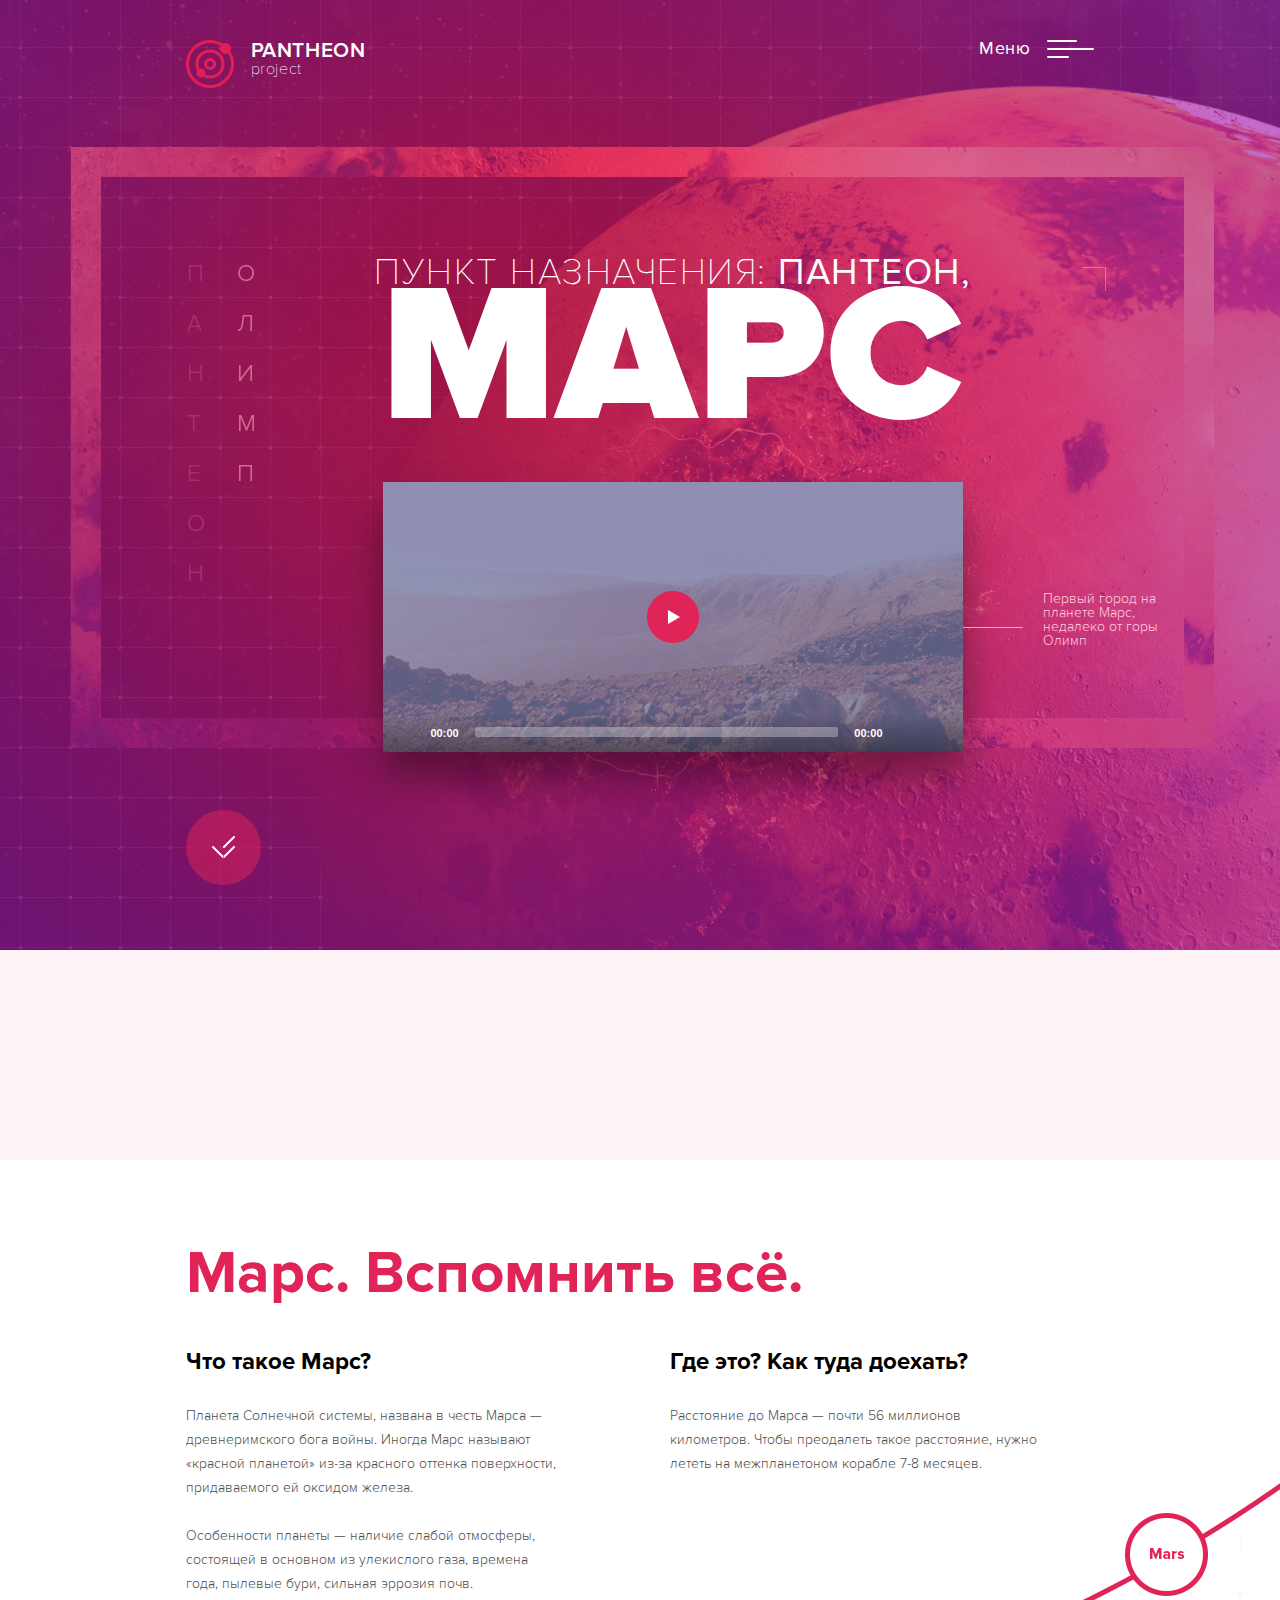
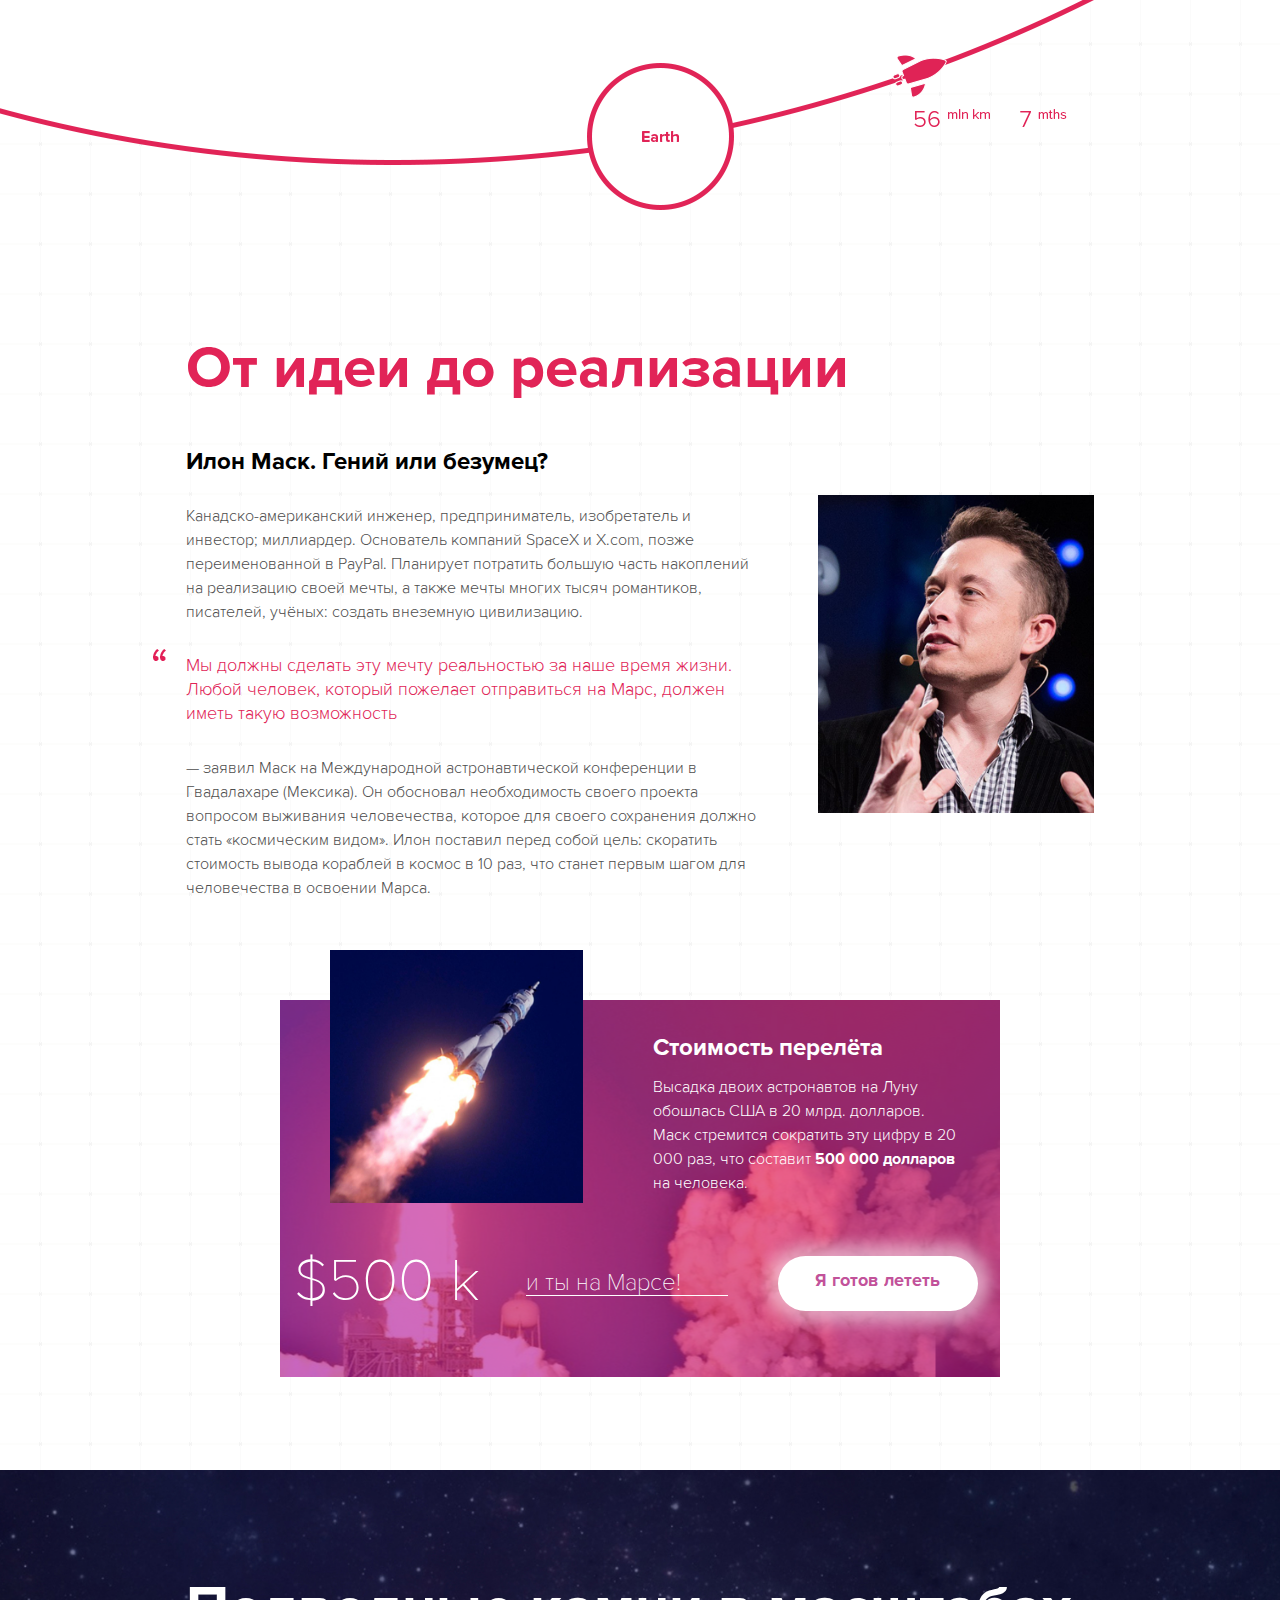
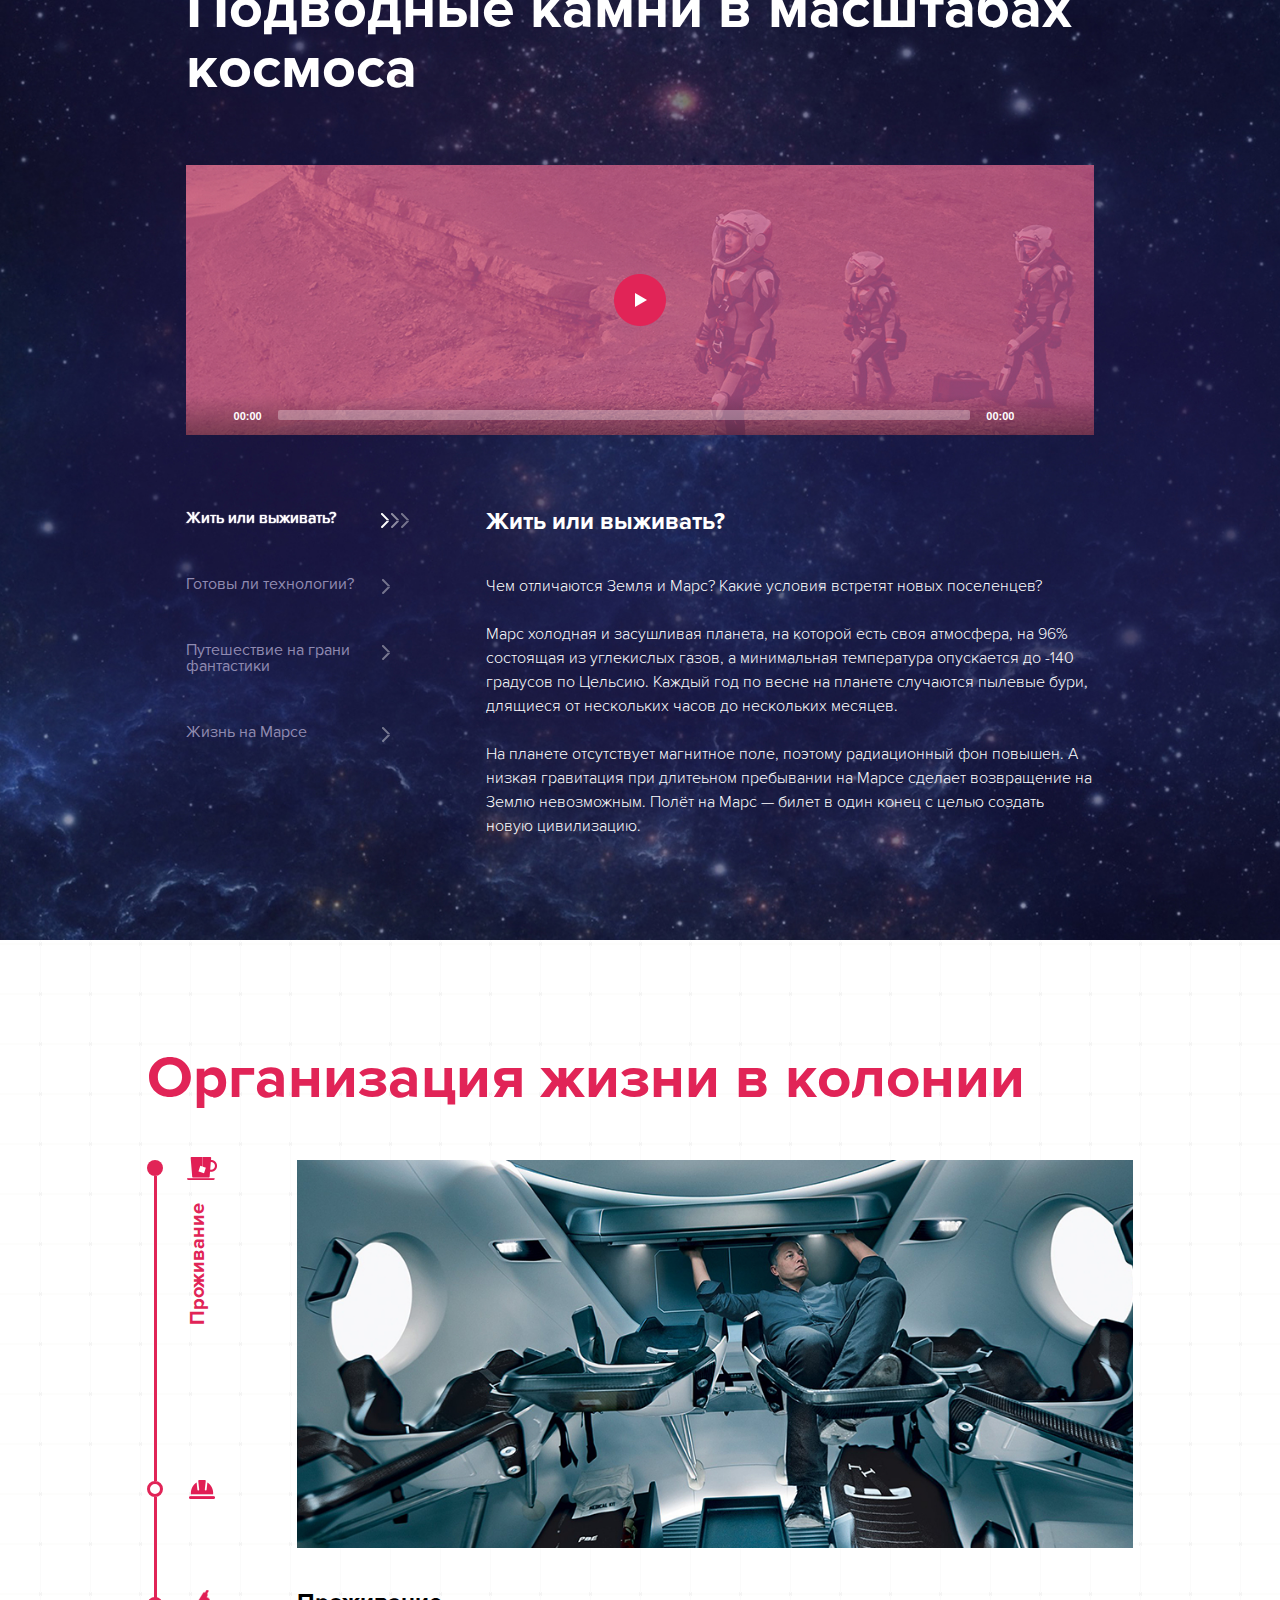
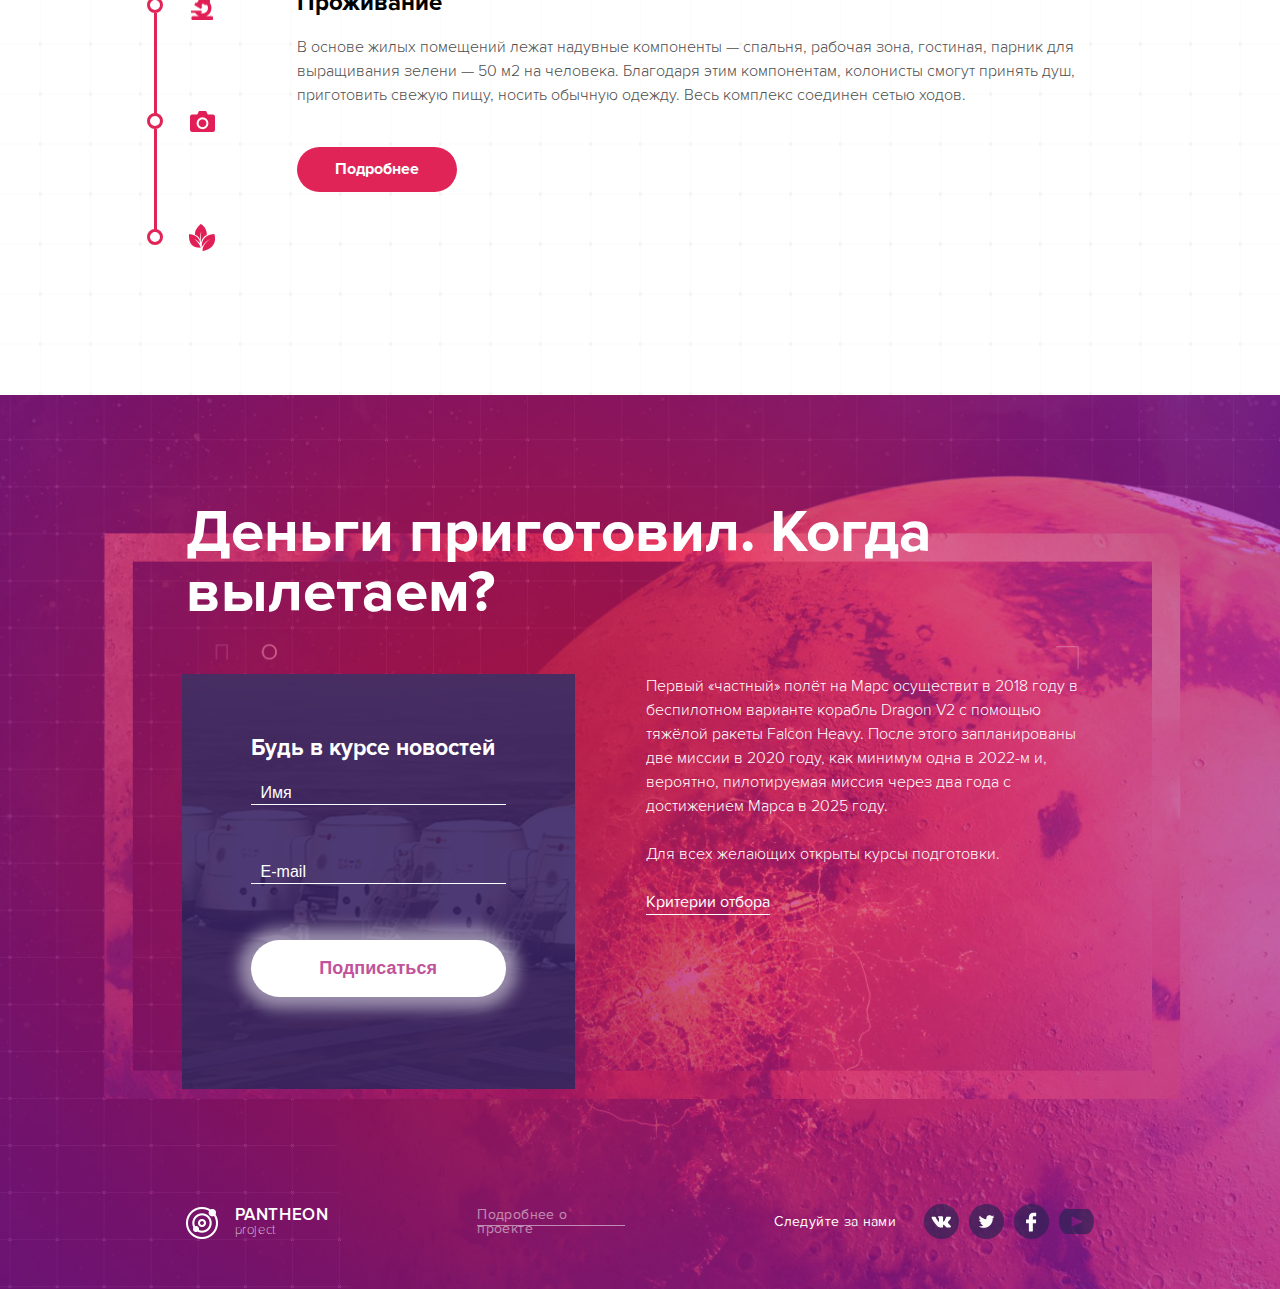
==== commit bf769d42: "#add: добалвены видео, фон с планетами и рокетой" ====
--- a/index.html
+++ b/index.html
@@ -22,11 +22,9 @@
                 <h1 class="header-main-title"><span class="header-main-title__thin">Пункт назначения:</span> Пантеон,<br><span class="header-main-title__bold">Марс</span></h1>
                 <div class="header-video">
                     <div class="header-video-block">
-                        <!--<div id="my-video-display"></div>-->
-                        <video id="my-video-display" controls="true" poster="images/video.png" width="100%" style="max-width: 100%">
+                        <video id="my-video-display" controls="true" poster="images/video.jpg">
                             <source src="https://www.youtube.com/watch?v=TnY23KEkZPY" type="video/youtube" />
                         </video>
-                        <!--<iframe src="https://www.youtube.com/embed/TnY23KEkZPY" frameborder="0" allowfullscreen showinfo="0"></iframe>-->
                     </div>
                     <span class="header-video__text">Первый город на планете Марс, недалеко от горы Олимп</span>
                 </div>
@@ -124,8 +122,9 @@
         <div id="video" class="video">
             <h2 class="video-title title">Подводные камни в масштабах космоса</h2>
             <div class="video-block">
-                <div id="my-video-display2"></div>
-                <!--<iframe src="https://www.youtube.com/embed/TnY23KEkZPY" frameborder="0" allowfullscreen showinfo="0"></iframe>-->
+                <video id="my-video-display2" controls="true" poster="images/video2.jpg">
+                    <source src="https://www.youtube.com/watch?v=TnY23KEkZPY" type="video/youtube" />
+                </video>
             </div>
             <div class="video-tabs">
                 <ul class="tabs-list">
--- a/css/lib.css
+++ b/css/lib.css
@@ -1,5 +1,787 @@
 /*mediaplayer*/
-.mejs__offscreen{border:0;clip:rect(1px,1px,1px,1px);-webkit-clip-path:inset(50%);clip-path:inset(50%);height:1px;margin:-1px;overflow:hidden;padding:0;position:absolute;width:1px;word-wrap:normal}.mejs__container{background:#000;font-family:Helvetica,Arial,serif;position:relative;text-align:left;text-indent:0;vertical-align:top}.mejs__container,.mejs__container *{box-sizing:border-box}.mejs__container video::-webkit-media-controls,.mejs__container video::-webkit-media-controls-panel,.mejs__container video::-webkit-media-controls-panel-container,.mejs__container video::-webkit-media-controls-start-playback-button{-webkit-appearance:none;display:none!important}.mejs__fill-container,.mejs__fill-container .mejs__container{height:100%;width:100%}.mejs__fill-container{background:transparent;margin:0 auto;overflow:hidden;position:relative}.mejs__container:focus{outline:none}.mejs__iframe-overlay{height:100%;position:absolute;width:100%}.mejs__embed,.mejs__embed body{background:#000;height:100%;margin:0;overflow:hidden;padding:0;width:100%}.mejs__fullscreen{overflow:hidden!important}.mejs__container-fullscreen{bottom:0;left:0;overflow:hidden;position:fixed;right:0;top:0;z-index:1000}.mejs__container-fullscreen .mejs__mediaelement,.mejs__container-fullscreen video{height:100%!important;width:100%!important}.mejs__background,.mejs__mediaelement{left:0;position:absolute;top:0}.mejs__mediaelement{height:100%;width:100%;z-index:0}.mejs__poster{background-position:50% 50%;background-repeat:no-repeat;background-size:cover;left:0;position:absolute;top:0;z-index:1}:root .mejs__poster-img{display:none}.mejs__poster-img{border:0;padding:0}.mejs__overlay{-webkit-box-align:center;-webkit-align-items:center;-ms-flex-align:center;align-items:center;display:-webkit-box;display:-webkit-flex;display:-ms-flexbox;display:flex;-webkit-box-pack:center;-webkit-justify-content:center;-ms-flex-pack:center;justify-content:center;left:0;position:absolute;top:0}.mejs__layer{z-index:1}.mejs__overlay-play{cursor:pointer}.mejs__overlay-button{background:url(mejs-controls.svg) no-repeat;background-position:0 -39px;height:80px;width:80px}.mejs__overlay:hover>.mejs__overlay-button{background-position:-80px -39px}.mejs__overlay-loading{height:80px;width:80px}.mejs__overlay-loading-bg-img{-webkit-animation:a 1s linear infinite;animation:a 1s linear infinite;background:transparent url(mejs-controls.svg) -160px -40px no-repeat;display:block;height:80px;width:80px;z-index:1}@-webkit-keyframes a{to{-webkit-transform:rotate(1turn);transform:rotate(1turn)}}@keyframes a{to{-webkit-transform:rotate(1turn);transform:rotate(1turn)}}.mejs__controls{bottom:0;display:-webkit-box;display:-webkit-flex;display:-ms-flexbox;display:flex;height:40px;left:0;list-style-type:none;margin:0;padding:0 10px;position:absolute;width:100%;z-index:3}.mejs__controls:not([style*="display: none"]){background:rgba(255,0,0,.7);background:-webkit-linear-gradient(transparent,rgba(0,0,0,.35));background:linear-gradient(transparent,rgba(0,0,0,.35))}.mejs__button,.mejs__time,.mejs__time-rail{font-size:10px;height:40px;line-height:10px;margin:0;width:32px}.mejs__button>button{background:transparent url(mejs-controls.svg);border:0;cursor:pointer;display:block;font-size:0;height:20px;line-height:0;margin:10px 6px;overflow:hidden;padding:0;position:absolute;text-decoration:none;width:20px}.mejs__button>button:focus{outline:1px dotted #999}.mejs__container-keyboard-inactive [role=slider],.mejs__container-keyboard-inactive [role=slider]:focus,.mejs__container-keyboard-inactive a,.mejs__container-keyboard-inactive a:focus,.mejs__container-keyboard-inactive button,.mejs__container-keyboard-inactive button:focus{outline:0}.mejs__time{box-sizing:content-box;color:#fff;font-size:11px;font-weight:700;height:24px;overflow:hidden;padding:16px 6px 0;text-align:center;width:auto}.mejs__play>button{background-position:0 0}.mejs__pause>button{background-position:-20px 0}.mejs__replay>button{background-position:-160px 0}.mejs__time-rail{direction:ltr;-webkit-box-flex:1;-webkit-flex-grow:1;-ms-flex-positive:1;flex-grow:1;height:40px;margin:0 10px;padding-top:10px;position:relative}.mejs__time-buffering,.mejs__time-current,.mejs__time-float,.mejs__time-float-corner,.mejs__time-float-current,.mejs__time-hovered,.mejs__time-loaded,.mejs__time-marker,.mejs__time-total{border-radius:2px;cursor:pointer;display:block;height:10px;position:absolute}.mejs__time-total{background:hsla(0,0%,100%,.3);margin:5px 0 0;width:100%}.mejs__time-buffering{-webkit-animation:b 2s linear infinite;animation:b 2s linear infinite;background:-webkit-linear-gradient(135deg,hsla(0,0%,100%,.4) 25%,transparent 0,transparent 50%,hsla(0,0%,100%,.4) 0,hsla(0,0%,100%,.4) 75%,transparent 0,transparent);background:linear-gradient(-45deg,hsla(0,0%,100%,.4) 25%,transparent 0,transparent 50%,hsla(0,0%,100%,.4) 0,hsla(0,0%,100%,.4) 75%,transparent 0,transparent);background-size:15px 15px;width:100%}@-webkit-keyframes b{0%{background-position:0 0}to{background-position:30px 0}}@keyframes b{0%{background-position:0 0}to{background-position:30px 0}}.mejs__time-loaded{background:hsla(0,0%,100%,.3)}.mejs__time-current,.mejs__time-handle-content{background:hsla(0,0%,100%,.9)}.mejs__time-hovered{background:hsla(0,0%,100%,.5);z-index:10}.mejs__time-hovered.negative{background:rgba(0,0,0,.2)}.mejs__time-buffering,.mejs__time-current,.mejs__time-hovered,.mejs__time-loaded{left:0;-webkit-transform:scaleX(0);-ms-transform:scaleX(0);transform:scaleX(0);-webkit-transform-origin:0 0;-ms-transform-origin:0 0;transform-origin:0 0;-webkit-transition:all .15s ease-in;transition:all .15s ease-in;width:100%}.mejs__time-buffering{-webkit-transform:scaleX(1);-ms-transform:scaleX(1);transform:scaleX(1)}.mejs__time-hovered{-webkit-transition:height .1s cubic-bezier(.44,0,1,1);transition:height .1s cubic-bezier(.44,0,1,1)}.mejs__time-hovered.no-hover{-webkit-transform:scaleX(0)!important;-ms-transform:scaleX(0)!important;transform:scaleX(0)!important}.mejs__time-handle,.mejs__time-handle-content{border:4px solid transparent;cursor:pointer;left:0;position:absolute;-webkit-transform:translateX(0);-ms-transform:translateX(0);transform:translateX(0);z-index:11}.mejs__time-handle-content{border:4px solid hsla(0,0%,100%,.9);border-radius:50%;height:10px;left:-7px;top:-4px;-webkit-transform:scale(0);-ms-transform:scale(0);transform:scale(0);width:10px}.mejs__time-rail .mejs__time-handle-content:active,.mejs__time-rail .mejs__time-handle-content:focus,.mejs__time-rail:hover .mejs__time-handle-content{-webkit-transform:scale(1);-ms-transform:scale(1);transform:scale(1)}.mejs__time-float{background:#eee;border:1px solid #333;bottom:100%;color:#111;display:none;height:17px;margin-bottom:9px;position:absolute;text-align:center;-webkit-transform:translateX(-50%);-ms-transform:translateX(-50%);transform:translateX(-50%);width:36px}.mejs__time-float-current{display:block;left:0;margin:2px;text-align:center;width:30px}.mejs__time-float-corner{border:5px solid #eee;border-color:#eee transparent transparent;border-radius:0;display:block;height:0;left:50%;line-height:0;position:absolute;top:100%;-webkit-transform:translateX(-50%);-ms-transform:translateX(-50%);transform:translateX(-50%);width:0}.mejs__long-video .mejs__time-float{margin-left:-23px;width:64px}.mejs__long-video .mejs__time-float-current{width:60px}.mejs__broadcast{color:#fff;height:10px;position:absolute;top:15px;width:100%}.mejs__fullscreen-button>button{background-position:-80px 0}.mejs__unfullscreen>button{background-position:-100px 0}.mejs__mute>button{background-position:-60px 0}.mejs__unmute>button{background-position:-40px 0}.mejs__volume-button{position:relative}.mejs__volume-button>.mejs__volume-slider{-webkit-backface-visibility:hidden;background:rgba(50,50,50,.7);border-radius:0;bottom:100%;display:none;height:115px;left:50%;margin:0;position:absolute;-webkit-transform:translateX(-50%);-ms-transform:translateX(-50%);transform:translateX(-50%);width:25px;z-index:1}.mejs__volume-button:hover{border-radius:0 0 4px 4px}.mejs__volume-total{background:hsla(0,0%,100%,.5);height:100px;left:50%;margin:0;position:absolute;top:8px;-webkit-transform:translateX(-50%);-ms-transform:translateX(-50%);transform:translateX(-50%);width:2px}.mejs__volume-current{left:0;margin:0;width:100%}.mejs__volume-current,.mejs__volume-handle{background:hsla(0,0%,100%,.9);position:absolute}.mejs__volume-handle{border-radius:1px;cursor:ns-resize;height:6px;left:50%;-webkit-transform:translateX(-50%);-ms-transform:translateX(-50%);transform:translateX(-50%);width:16px}.mejs__horizontal-volume-slider{display:block;height:36px;position:relative;vertical-align:middle;width:56px}.mejs__horizontal-volume-total{background:rgba(50,50,50,.8);height:8px;top:16px;width:50px}.mejs__horizontal-volume-current,.mejs__horizontal-volume-total{border-radius:2px;font-size:1px;left:0;margin:0;padding:0;position:absolute}.mejs__horizontal-volume-current{background:hsla(0,0%,100%,.8);height:100%;top:0;width:100%}.mejs__horizontal-volume-handle{display:none}.mejs__captions-button,.mejs__chapters-button{position:relative}.mejs__captions-button>button{background-position:-140px 0}.mejs__chapters-button>button{background-position:-180px 0}.mejs__captions-button>.mejs__captions-selector,.mejs__chapters-button>.mejs__chapters-selector{background:rgba(50,50,50,.7);border:1px solid transparent;border-radius:0;bottom:100%;margin-right:-43px;overflow:hidden;padding:0;position:absolute;right:50%;visibility:visible;width:86px}.mejs__chapters-button>.mejs__chapters-selector{margin-right:-55px;width:110px}.mejs__captions-selector-list,.mejs__chapters-selector-list{list-style-type:none!important;margin:0;overflow:hidden;padding:0}.mejs__captions-selector-list-item,.mejs__chapters-selector-list-item{color:#fff;cursor:pointer;display:block;list-style-type:none!important;margin:0 0 6px;overflow:hidden;padding:0}.mejs__captions-selector-list-item:hover,.mejs__chapters-selector-list-item:hover{background-color:#c8c8c8!important;background-color:hsla(0,0%,100%,.4)!important}.mejs__captions-selector-input,.mejs__chapters-selector-input{clear:both;float:left;left:-1000px;margin:3px 3px 0 5px;position:absolute}.mejs__captions-selector-label,.mejs__chapters-selector-label{cursor:pointer;float:left;font-size:10px;line-height:15px;padding:4px 10px 0;width:100%}.mejs__captions-selected,.mejs__chapters-selected{color:#21f8f8}.mejs__captions-translations{font-size:10px;margin:0 0 5px}.mejs__captions-layer{bottom:0;color:#fff;font-size:16px;left:0;line-height:20px;position:absolute;text-align:center}.mejs__captions-layer a{color:#fff;text-decoration:underline}.mejs__captions-layer[lang=ar]{font-size:20px;font-weight:400}.mejs__captions-position{bottom:15px;left:0;position:absolute;width:100%}.mejs__captions-position-hover{bottom:35px}.mejs__captions-text,.mejs__captions-text *{background:hsla(0,0%,8%,.5);box-shadow:5px 0 0 hsla(0,0%,8%,.5),-5px 0 0 hsla(0,0%,8%,.5);padding:0;white-space:pre-wrap}.mejs__container.mejs__hide-cues video::-webkit-media-text-track-container{display:none}.mejs__overlay-error{position:relative}.mejs__overlay-error>img{left:0;max-width:100%;position:absolute;top:0;z-index:-1}.mejs__cannotplay,.mejs__cannotplay a{color:#fff;font-size:.8em}.mejs__cannotplay{position:relative}.mejs__cannotplay a,.mejs__cannotplay p{display:inline-block;padding:0 15px;width:100%}
+/* Accessibility: hide screen reader texts (and prefer "top" for RTL languages).
+Reference: http://blog.rrwd.nl/2015/04/04/the-screen-reader-text-class-why-and-how/ */
+.mejs__offscreen {
+    border: 0;
+    clip: rect( 1px, 1px, 1px, 1px );
+    -webkit-clip-path: inset( 50% );
+    clip-path: inset( 50% );
+    height: 1px;
+    margin: -1px;
+    overflow: hidden;
+    padding: 0;
+    position: absolute;
+    width: 1px;
+    word-wrap: normal;
+}
+
+.mejs__container {
+    background: #000;
+    box-sizing: border-box;
+    font-family: 'Helvetica', Arial, serif;
+    position: relative;
+    text-align: left;
+    text-indent: 0;
+    vertical-align: top;
+}
+
+.mejs__container * {
+    box-sizing: border-box;
+}
+
+/* Hide native play button and control bar from iOS to favor plugin button */
+.mejs__container video::-webkit-media-controls,
+.mejs__container video::-webkit-media-controls-panel,
+.mejs__container video::-webkit-media-controls-panel-container,
+.mejs__container video::-webkit-media-controls-start-playback-button {
+    -webkit-appearance: none;
+    display: none !important;
+}
+
+.mejs__fill-container,
+.mejs__fill-container .mejs__container {
+    height: 100%;
+    width: 100%;
+}
+
+.mejs__fill-container {
+    background: transparent;
+    margin: 0 auto;
+    overflow: hidden;
+    position: relative;
+}
+
+.mejs__container:focus {
+    outline: none;
+}
+
+.mejs__iframe-overlay {
+    height: 100%;
+    position: absolute;
+    width: 100%;
+}
+
+.mejs__embed,
+.mejs__embed body {
+    background: #000;
+    height: 100%;
+    margin: 0;
+    overflow: hidden;
+    padding: 0;
+    width: 100%;
+}
+
+.mejs__fullscreen {
+    overflow: hidden !important;
+}
+
+.mejs__container-fullscreen {
+    bottom: 0;
+    left: 0;
+    overflow: hidden;
+    position: fixed;
+    right: 0;
+    top: 0;
+    z-index: 1000;
+}
+
+.mejs__container-fullscreen .mejs__mediaelement,
+.mejs__container-fullscreen video {
+    height: 100% !important;
+    width: 100% !important;
+}
+
+/* Start: LAYERS */
+.mejs__background {
+    left: 0;
+    position: absolute;
+    top: 0;
+}
+
+.mejs__mediaelement {
+    height: 100%;
+    left: 0;
+    position: absolute;
+    top: 0;
+    width: 100%;
+    z-index: 0;
+}
+
+.mejs__poster {
+    width: 100% !important;
+    background-position: 50% 50%;
+    background-repeat: no-repeat;
+    background-size: cover;
+    left: 0;
+    position: absolute;
+    top: 0;
+    z-index: 1;
+}
+
+:root .mejs__poster-img {
+    display: none;
+}
+
+.mejs__poster-img {
+    border: 0;
+    padding: 0;
+}
+
+.mejs__overlay {
+    width: 100% !important;
+    -webkit-box-align: center;
+    -webkit-align-items: center;
+    -ms-flex-align: center;
+    align-items: center;
+    display: -webkit-box;
+    display: -webkit-flex;
+    display: -ms-flexbox;
+    display: flex;
+    -webkit-box-pack: center;
+    -webkit-justify-content: center;
+    -ms-flex-pack: center;
+    justify-content: center;
+    left: 0;
+    position: absolute;
+    top: 0;
+}
+
+.mejs__layer {
+    z-index: 1;
+}
+
+.mejs__overlay-play {
+    cursor: pointer;
+}
+
+.mejs__overlay-button {
+    background: url('../images/play.png') center center no-repeat;
+    /*background-position: 0 -39px;*/
+    height: 80px;
+    width: 80px;
+}
+
+.mejs__overlay-loading {
+    height: 80px;
+    width: 80px;
+}
+
+.mejs__overlay-loading-bg-img {
+    -webkit-animation: mejs__loading-spinner 1s linear infinite;
+    animation: mejs__loading-spinner 1s linear infinite;
+    background: transparent url('mejs-controls.svg') -160px -40px no-repeat;
+    display: block;
+    height: 80px;
+    width: 80px;
+    z-index: 1;
+}
+
+@-webkit-keyframes mejs__loading-spinner {
+    100% {
+        -webkit-transform: rotate(360deg);
+        transform: rotate(360deg);
+    }
+}
+
+@keyframes mejs__loading-spinner {
+    100% {
+        -webkit-transform: rotate(360deg);
+        transform: rotate(360deg);
+    }
+}
+
+/* End: LAYERS */
+
+/* Start: CONTROL BAR */
+.mejs__controls {
+    bottom: 0;
+    display: -webkit-box;
+    display: -webkit-flex;
+    display: -ms-flexbox;
+    display: flex;
+    height: 40px;
+    left: 0;
+    list-style-type: none;
+    margin: 0;
+    padding: 0 10px;
+    position: absolute;
+    width: 100%;
+    z-index: 3;
+}
+
+.mejs__controls:not([style*='display: none']) {
+    background: rgba(255, 0, 0, 0.7);
+    background: -webkit-linear-gradient(transparent, rgba(0, 0, 0, 0.35));
+    background: linear-gradient(transparent, rgba(0, 0, 0, 0.35));
+}
+
+.mejs__button,
+.mejs__time,
+.mejs__time-rail {
+    font-size: 10px;
+    height: 40px;
+    line-height: 10px;
+    margin: 0;
+    width: 32px;
+}
+
+.mejs__button > button {
+    background: transparent url('mejs-controls.svg');
+    border: 0;
+    cursor: pointer;
+    display: block;
+    font-size: 0;
+    height: 20px;
+    line-height: 0;
+    margin: 10px 6px;
+    overflow: hidden;
+    padding: 0;
+    position: absolute;
+    text-decoration: none;
+    width: 20px;
+}
+
+/* :focus for accessibility */
+.mejs__button > button:focus {
+    outline: dotted 1px #999;
+}
+
+.mejs__container-keyboard-inactive a,
+.mejs__container-keyboard-inactive a:focus,
+.mejs__container-keyboard-inactive button,
+.mejs__container-keyboard-inactive button:focus,
+.mejs__container-keyboard-inactive [role=slider],
+.mejs__container-keyboard-inactive [role=slider]:focus {
+    outline: 0;
+}
+
+/* End: CONTROL BAR */
+
+/* Start: Time (Current / Duration) */
+.mejs__time {
+    box-sizing: content-box;
+    color: #fff;
+    font-size: 11px;
+    font-weight: bold;
+    height: 24px;
+    overflow: hidden;
+    padding: 16px 6px 0;
+    text-align: center;
+    width: auto;
+}
+
+/* End: Time (Current / Duration) */
+
+/* Start: Play/Pause/Stop */
+.mejs__play > button {
+    background-position: 0 0;
+}
+
+.mejs__pause > button {
+    background-position: -20px 0;
+}
+
+.mejs__replay > button {
+    background-position: -160px 0;
+}
+
+/* End: Play/Pause/Stop */
+
+/* Start: Progress Bar */
+.mejs__time-rail {
+    direction: ltr;
+    -webkit-box-flex: 1;
+    -webkit-flex-grow: 1;
+    -ms-flex-positive: 1;
+    flex-grow: 1;
+    height: 40px;
+    margin: 0 10px;
+    padding-top: 10px;
+    position: relative;
+}
+
+.mejs__time-total,
+.mejs__time-buffering,
+.mejs__time-loaded,
+.mejs__time-current,
+.mejs__time-float,
+.mejs__time-hovered,
+.mejs__time-float-current,
+.mejs__time-float-corner,
+.mejs__time-marker {
+    border-radius: 2px;
+    cursor: pointer;
+    display: block;
+    height: 10px;
+    position: absolute;
+}
+
+.mejs__time-total {
+    background: rgba(255, 255, 255, 0.3);
+    margin: 5px 0 0;
+    width: 100%;
+}
+
+.mejs__time-buffering {
+    -webkit-animation: buffering-stripes 2s linear infinite;
+    animation: buffering-stripes 2s linear infinite;
+    background: -webkit-linear-gradient(135deg, rgba(255, 255, 255, 0.4) 25%, transparent 25%, transparent 50%, rgba(255, 255, 255, 0.4) 50%, rgba(255, 255, 255, 0.4) 75%, transparent 75%, transparent);
+    background: linear-gradient(-45deg, rgba(255, 255, 255, 0.4) 25%, transparent 25%, transparent 50%, rgba(255, 255, 255, 0.4) 50%, rgba(255, 255, 255, 0.4) 75%, transparent 75%, transparent);
+    background-size: 15px 15px;
+    width: 100%;
+}
+
+@-webkit-keyframes buffering-stripes {
+    from {
+        background-position: 0 0;
+    }
+    to {
+        background-position: 30px 0;
+    }
+}
+
+@keyframes buffering-stripes {
+    from {
+        background-position: 0 0;
+    }
+    to {
+        background-position: 30px 0;
+    }
+}
+
+.mejs__time-loaded {
+    background: rgba(255, 255, 255, 0.3);
+}
+
+.mejs__time-current,
+.mejs__time-handle-content {
+    background: rgba(255, 255, 255, 0.9);
+}
+
+.mejs__time-hovered {
+    background: rgba(255, 255, 255, 0.5);
+    z-index: 10;
+}
+
+.mejs__time-hovered.negative {
+    background: rgba(0, 0, 0, 0.2);
+}
+
+.mejs__time-current,
+.mejs__time-buffering,
+.mejs__time-loaded,
+.mejs__time-hovered {
+    left: 0;
+    -webkit-transform: scaleX(0);
+    -ms-transform: scaleX(0);
+    transform: scaleX(0);
+    -webkit-transform-origin: 0 0;
+    -ms-transform-origin: 0 0;
+    transform-origin: 0 0;
+    -webkit-transition: 0.15s ease-in all;
+    transition: 0.15s ease-in all;
+    width: 100%;
+}
+
+.mejs__time-buffering {
+    -webkit-transform: scaleX(1);
+    -ms-transform: scaleX(1);
+    transform: scaleX(1);
+}
+
+.mejs__time-hovered {
+    -webkit-transition: height 0.1s cubic-bezier(0.44, 0, 1, 1);
+    transition: height 0.1s cubic-bezier(0.44, 0, 1, 1);
+}
+
+.mejs__time-hovered.no-hover {
+    -webkit-transform: scaleX(0) !important;
+    -ms-transform: scaleX(0) !important;
+    transform: scaleX(0) !important;
+}
+
+.mejs__time-handle,
+.mejs__time-handle-content {
+    border: 4px solid transparent;
+    cursor: pointer;
+    left: 0;
+    position: absolute;
+    -webkit-transform: translateX(0);
+    -ms-transform: translateX(0);
+    transform: translateX(0);
+    z-index: 11;
+}
+
+.mejs__time-handle-content {
+    border: 4px solid rgba(255, 255, 255, 0.9);
+    border-radius: 50%;
+    height: 10px;
+    left: -7px;
+    top: -4px;
+    -webkit-transform: scale(0);
+    -ms-transform: scale(0);
+    transform: scale(0);
+    width: 10px;
+}
+
+.mejs__time-rail:hover .mejs__time-handle-content,
+.mejs__time-rail .mejs__time-handle-content:focus,
+.mejs__time-rail .mejs__time-handle-content:active {
+    -webkit-transform: scale(1);
+    -ms-transform: scale(1);
+    transform: scale(1);
+}
+
+.mejs__time-float {
+    background: #eee;
+    border: solid 1px #333;
+    bottom: 100%;
+    color: #111;
+    display: none;
+    height: 17px;
+    margin-bottom: 9px;
+    position: absolute;
+    text-align: center;
+    -webkit-transform: translateX(-50%);
+    -ms-transform: translateX(-50%);
+    transform: translateX(-50%);
+    width: 36px;
+}
+
+.mejs__time-float-current {
+    display: block;
+    left: 0;
+    margin: 2px;
+    text-align: center;
+    width: 30px;
+}
+
+.mejs__time-float-corner {
+    border: solid 5px #eee;
+    border-color: #eee transparent transparent;
+    border-radius: 0;
+    display: block;
+    height: 0;
+    left: 50%;
+    line-height: 0;
+    position: absolute;
+    top: 100%;
+    -webkit-transform: translateX(-50%);
+    -ms-transform: translateX(-50%);
+    transform: translateX(-50%);
+    width: 0;
+}
+
+.mejs__long-video .mejs__time-float {
+    margin-left: -23px;
+    width: 64px;
+}
+
+.mejs__long-video .mejs__time-float-current {
+    width: 60px;
+}
+
+.mejs__broadcast {
+    color: #fff;
+    height: 10px;
+    position: absolute;
+    top: 15px;
+    width: 100%;
+}
+
+/* End: Progress Bar */
+
+/* Start: Fullscreen */
+.mejs__fullscreen-button > button {
+    background-position: -80px 0;
+}
+
+.mejs__unfullscreen > button {
+    background-position: -100px 0;
+}
+
+/* End: Fullscreen */
+
+/* Start: Mute/Volume */
+.mejs__mute > button {
+    background-position: -60px 0;
+}
+
+.mejs__unmute > button {
+    background-position: -40px 0;
+}
+
+.mejs__volume-button {
+    position: relative;
+}
+
+.mejs__volume-button > .mejs__volume-slider {
+    -webkit-backface-visibility: hidden;
+    background: rgba(50, 50, 50, 0.7);
+    border-radius: 0;
+    bottom: 100%;
+    display: none;
+    height: 115px;
+    left: 50%;
+    margin: 0;
+    position: absolute;
+    -webkit-transform: translateX(-50%);
+    -ms-transform: translateX(-50%);
+    transform: translateX(-50%);
+    width: 25px;
+    z-index: 1;
+}
+
+.mejs__volume-button:hover {
+    border-radius: 0 0 4px 4px;
+}
+
+.mejs__volume-total {
+    background: rgba(255, 255, 255, 0.5);
+    height: 100px;
+    left: 50%;
+    margin: 0;
+    position: absolute;
+    top: 8px;
+    -webkit-transform: translateX(-50%);
+    -ms-transform: translateX(-50%);
+    transform: translateX(-50%);
+    width: 2px;
+}
+
+.mejs__volume-current {
+    background: rgba(255, 255, 255, 0.9);
+    left: 0;
+    margin: 0;
+    position: absolute;
+    width: 100%;
+}
+
+.mejs__volume-handle {
+    background: rgba(255, 255, 255, 0.9);
+    border-radius: 1px;
+    cursor: ns-resize;
+    height: 6px;
+    left: 50%;
+    position: absolute;
+    -webkit-transform: translateX(-50%);
+    -ms-transform: translateX(-50%);
+    transform: translateX(-50%);
+    width: 16px;
+}
+
+.mejs__horizontal-volume-slider {
+    display: block;
+    height: 36px;
+    position: relative;
+    vertical-align: middle;
+    width: 56px;
+}
+
+.mejs__horizontal-volume-total {
+    background: rgba(50, 50, 50, 0.8);
+    border-radius: 2px;
+    font-size: 1px;
+    height: 8px;
+    left: 0;
+    margin: 0;
+    padding: 0;
+    position: absolute;
+    top: 16px;
+    width: 50px;
+}
+
+.mejs__horizontal-volume-current {
+    background: rgba(255, 255, 255, 0.8);
+    border-radius: 2px;
+    font-size: 1px;
+    height: 100%;
+    left: 0;
+    margin: 0;
+    padding: 0;
+    position: absolute;
+    top: 0;
+    width: 100%;
+}
+
+.mejs__horizontal-volume-handle {
+    display: none;
+}
+
+/* End: Mute/Volume */
+
+/* Start: Track (Captions and Chapters) */
+.mejs__captions-button,
+.mejs__chapters-button {
+    position: relative;
+}
+
+.mejs__captions-button > button {
+    background-position: -140px 0;
+}
+
+.mejs__chapters-button > button {
+    background-position: -180px 0;
+}
+
+.mejs__captions-button > .mejs__captions-selector,
+.mejs__chapters-button > .mejs__chapters-selector {
+    background: rgba(50, 50, 50, 0.7);
+    border: solid 1px transparent;
+    border-radius: 0;
+    bottom: 100%;
+    margin-right: -43px;
+    overflow: hidden;
+    padding: 0;
+    position: absolute;
+    right: 50%;
+    visibility: visible;
+    width: 86px;
+}
+
+.mejs__chapters-button > .mejs__chapters-selector {
+    margin-right: -55px;
+    width: 110px;
+}
+
+.mejs__captions-selector-list,
+.mejs__chapters-selector-list {
+    list-style-type: none !important;
+    margin: 0;
+    overflow: hidden;
+    padding: 0;
+}
+
+.mejs__captions-selector-list-item,
+.mejs__chapters-selector-list-item {
+    color: #fff;
+    cursor: pointer;
+    display: block;
+    list-style-type: none !important;
+    margin: 0 0 6px;
+    overflow: hidden;
+    padding: 0;
+}
+
+.mejs__captions-selector-list-item:hover,
+.mejs__chapters-selector-list-item:hover {
+    background-color: rgb(200, 200, 200) !important;
+    background-color: rgba(255, 255, 255, 0.4) !important;
+}
+
+.mejs__captions-selector-input,
+.mejs__chapters-selector-input {
+    clear: both;
+    float: left;
+    left: -1000px;
+    margin: 3px 3px 0 5px;
+    position: absolute;
+}
+
+.mejs__captions-selector-label,
+.mejs__chapters-selector-label {
+    cursor: pointer;
+    float: left;
+    font-size: 10px;
+    line-height: 15px;
+    padding: 4px 10px 0;
+    width: 100%;
+}
+
+.mejs__captions-selected,
+.mejs__chapters-selected {
+    color: rgba(33, 248, 248, 1);
+}
+
+.mejs__captions-translations {
+    font-size: 10px;
+    margin: 0 0 5px;
+}
+
+.mejs__captions-layer {
+    bottom: 0;
+    color: #fff;
+    font-size: 16px;
+    left: 0;
+    line-height: 20px;
+    position: absolute;
+    text-align: center;
+}
+
+.mejs__captions-layer a {
+    color: #fff;
+    text-decoration: underline;
+}
+
+.mejs__captions-layer[lang=ar] {
+    font-size: 20px;
+    font-weight: normal;
+}
+
+.mejs__captions-position {
+    bottom: 15px;
+    left: 0;
+    position: absolute;
+    width: 100%;
+}
+
+.mejs__captions-position-hover {
+    bottom: 35px;
+}
+
+.mejs__captions-text,
+.mejs__captions-text * {
+    background: rgba(20, 20, 20, 0.5);
+    box-shadow: 5px 0 0 rgba(20, 20, 20, 0.5), -5px 0 0 rgba(20, 20, 20, 0.5);
+    padding: 0;
+    white-space: pre-wrap;
+}
+
+.mejs__container.mejs__hide-cues video::-webkit-media-text-track-container {
+    display: none;
+}
+#my-video-display_youtube_iframe, #my-video-display2_youtube_iframe{
+    width: 100%;
+    height: 100%;
+}
+
+#mep_0, #mep_1{
+    width: 100% !important;
+}
+
+#mep_1 {
+    max-height: 572px !important;
+}
+/* End: Track (Captions and Chapters) */
+
+/* Start: Error */
+.mejs__overlay-error {
+    position: relative;
+}
+.mejs__overlay-error > img {
+    left: 0;
+    max-width: 100%;
+    position: absolute;
+    top: 0;
+    z-index: -1;
+}
+.mejs__cannotplay,
+.mejs__cannotplay a {
+    color: #fff;
+    font-size: 0.8em;
+}
+
+.mejs__cannotplay {
+    position: relative;
+}
+
+.mejs__cannotplay p,
+.mejs__cannotplay a {
+    display: inline-block;
+    padding: 0 15px;
+    width: 100%;
+}
+/* End: Error */
 /*mediaplayer*/
 
 /*animate css*/
@@ -286,25 +1068,28 @@
 
 .burger-line2:first-child {
     position: absolute;
-    top: 7px;
-    width: 22px;
+    top: 44px;
+    width: 23px;
     transform: rotate(45deg);
     -webkit-transition: transform 1s ease;
     -moz-transition: transform 1s ease;
     -ms-transition: transform 1s ease;
     -o-transition: transform 1s ease;
     transition: transform 1.3s ease;
+    transform-origin: 0 0;
 }
 
 .burger-line2:last-child {
     position: absolute;
-    top: 7px;
+    top: 60px;
     transform: rotate(-45deg);
     -webkit-transition: transform 0.5s ease;
     -moz-transition: transform 0.5s ease;
     -ms-transition: transform 0.5s ease;
     -o-transition: transform 0.5s ease;
     transition: transform 0.5s ease;
+    transform-origin: 0 0;
+    width: 23px;
 }
 
 .header-menu {
@@ -399,11 +1184,11 @@
     box-shadow: 0 25px 38px 0 rgba(0, 0, 0, 0.4);
 }
 
-#my-video-display {
-    margin-bottom: -5px;
-}
-
-.header-video-block video, #my-video-display2 {
+/*#my-video-display {*/
+    /*margin-bottom: -5px;*/
+/*}*/
+
+.header-video-block video, .video-block video {
     width: 100%;
     height: 100%;
     min-width: 100%;
@@ -502,9 +1287,8 @@
     grid-template-columns: repeat(2, 1fr);
     grid-template-rows: 140px 510px;
     grid-gap: 0 60px;
-    background: url("../images/ellips.png") center bottom no-repeat;
+    background: url("../images/bg-big.png") center bottom no-repeat;
     padding: 0 14.5%;
-    position: relative;
 }
 
 .about-mars-title {
@@ -541,36 +1325,36 @@
     line-height: 24px;
 }
 
-.about-mars-animation {
-    position: relative;
-}
-
-.about-mars-animation__earth {
-    width: 152px;
-    height: 152px;
-    background: url("../images/Earth.svg") center center no-repeat;
-    position: absolute;
-    bottom: -43px;
-    left: 750px;
-}
-
-.about-mars-animation__rocket {
-    width: 55px;
-    height: 44px;
-    background: url("../images/rocket.svg") center center no-repeat;
-    position: absolute;
-    bottom: 67px;
-    right: 495px;
-}
-
-.about-mars-animation__mars {
-    width: 88px;
-    height: 88px;
-    background: url("../images/Mars.svg") center center no-repeat;
-    position: absolute;
-    bottom: 163px;
-    right: 232px;
-}
+/*.about-mars-animation {*/
+    /*position: relative;*/
+/*}*/
+
+/*.about-mars-animation__earth {*/
+    /*width: 152px;*/
+    /*height: 152px;*/
+    /*background: url("../images/Earth.svg") center center no-repeat;*/
+    /*position: absolute;*/
+    /*bottom: -43px;*/
+    /*left: 750px;*/
+/*}*/
+
+/*.about-mars-animation__rocket {*/
+    /*width: 55px;*/
+    /*height: 44px;*/
+    /*background: url("../images/rocket.svg") center center no-repeat;*/
+    /*position: absolute;*/
+    /*bottom: 67px;*/
+    /*right: 495px;*/
+/*}*/
+
+/*.about-mars-animation__mars {*/
+    /*width: 88px;*/
+    /*height: 88px;*/
+    /*background: url("../images/Mars.svg") center center no-repeat;*/
+    /*position: absolute;*/
+    /*bottom: 163px;*/
+    /*right: 232px;*/
+/*}*/
 
 /*--------------------------------------------------стили для realization --------------------------------------------------*/
 
@@ -750,7 +1534,7 @@
     grid-template-rows: auto auto minmax(465px, auto);
     background: url("../images/stars.jpg") center center no-repeat;
     background-size: cover;
-    padding: 0 14.5%;
+    padding: 0 14.5% 40px;
 }
 
 .video-block {
@@ -806,6 +1590,14 @@
     transition: transform 0.3s ease;
 }
 
+@keyframes arrows {
+    0%   {background: url("../images/arrow-right-3.svg") 0 center no-repeat, url("../images/arrow-right-2.svg") 10px center no-repeat, url("../images/arrow-right.svg") 20px center no-repeat;}
+
+    50%  {background:url("../images/arrow-right-2.svg") 0 center no-repeat, url("../images/arrow-right-3.svg") 10px center no-repeat, url("../images/arrow-right.svg") 20px center no-repeat;}
+
+    100% {background:url("../images/arrow-right.svg") 0 center no-repeat, url("../images/arrow-right-2.svg") 10px center no-repeat, url("../images/arrow-right-3.svg") 20px center no-repeat;}
+}
+
 .tabs-list__title--active::after {
     content: '';
     display: block;
@@ -816,6 +1608,8 @@
     top: 3px;
     right: -40px;
     transition: transform 0.3s ease;
+    animation: arrows 0.5s ease;
+    animation-fill-mode: forwards;
 }
 
 .tabs-list__title:hover {
@@ -829,13 +1623,6 @@
     transition: color 0.3s ease;
 }
 
-@keyframes arrows {
-    0%   {background: url("../images/arrow-right-3.svg") 0 center no-repeat, url("../images/arrow-right-2.svg") 10px center no-repeat, url("../images/arrow-right.svg") 20px center no-repeat;}
-
-    50%  {background:url("../images/arrow-right-2.svg") 0 center no-repeat, url("../images/arrow-right-3.svg") 10px center no-repeat, url("../images/arrow-right.svg") 20px center no-repeat;}
-
-    100% {background:url("../images/arrow-right-2.svg") 0 center no-repeat, url("../images/arrow-right.svg") 10px center no-repeat, url("../images/arrow-right-3.svg") 20px center no-repeat;}
-}
 
 .tabs-list__title--active {
     text-shadow: 0 0 1px #ffffff, 0 0 1px #ffffff;
@@ -845,7 +1632,7 @@
     -ms-transition: color 0.3s ease;
     -o-transition: color 0.3s ease;
     transition: color 0.3s ease;
-    animation: arrows 2s ease;
+
 }
 
 .tabs-list__acc, .checkbox__input {
@@ -1710,6 +2497,10 @@
         right: 10%;
     }
 
+    .about-mars {
+        background: url(../images/bg-big.png) 100% bottom no-repeat;
+    }
+
 }
 
 @media all and (max-width: 1080px) {
@@ -1763,6 +2554,10 @@
 
     .video {
         grid-template-rows: auto auto minmax(602px, auto);
+    }
+
+    .about-mars {
+        background: url(../images/bg-big.png) 76% bottom no-repeat;
     }
 
 }
@@ -1892,6 +2687,7 @@
 
     .life {
          grid-template-rows: auto auto;
+        overflow: hidden;
      }
 
     .life-tabs {
@@ -1996,7 +2792,7 @@
 
     .realization-fly {
         height: auto;
-        padding: 0 5%;
+        padding: 0 5% 40px;
     }
 
     .realization-fly__img {
@@ -2176,6 +2972,12 @@
         transition: transform 0.3s ease;
     }
 
+    .tabs-list__title--active::after {
+        animation: none;
+        background: url("../images/arrow-right-3.svg") center center no-repeat;
+        right: -30px;
+    }
+
 }
 
 @media all and (max-width: 470px) {
@@ -2349,6 +3151,18 @@
         top: 135px;
     }
 
+    #mep_0, .mejs__poster, .mejs__overlay-play  {
+        height: 140px !important;
+    }
+
+    #mep_1, #mep_1 .mejs__poster, #mep_1 .mejs__overlay-play {
+        height: 200px !important;
+    }
+
+    .header-video__text {
+        z-index: 2;
+    }
+
     .about-mars {
         background: url("../images/bg-rocket-small.png") center bottom no-repeat;
         background-size: 100%;
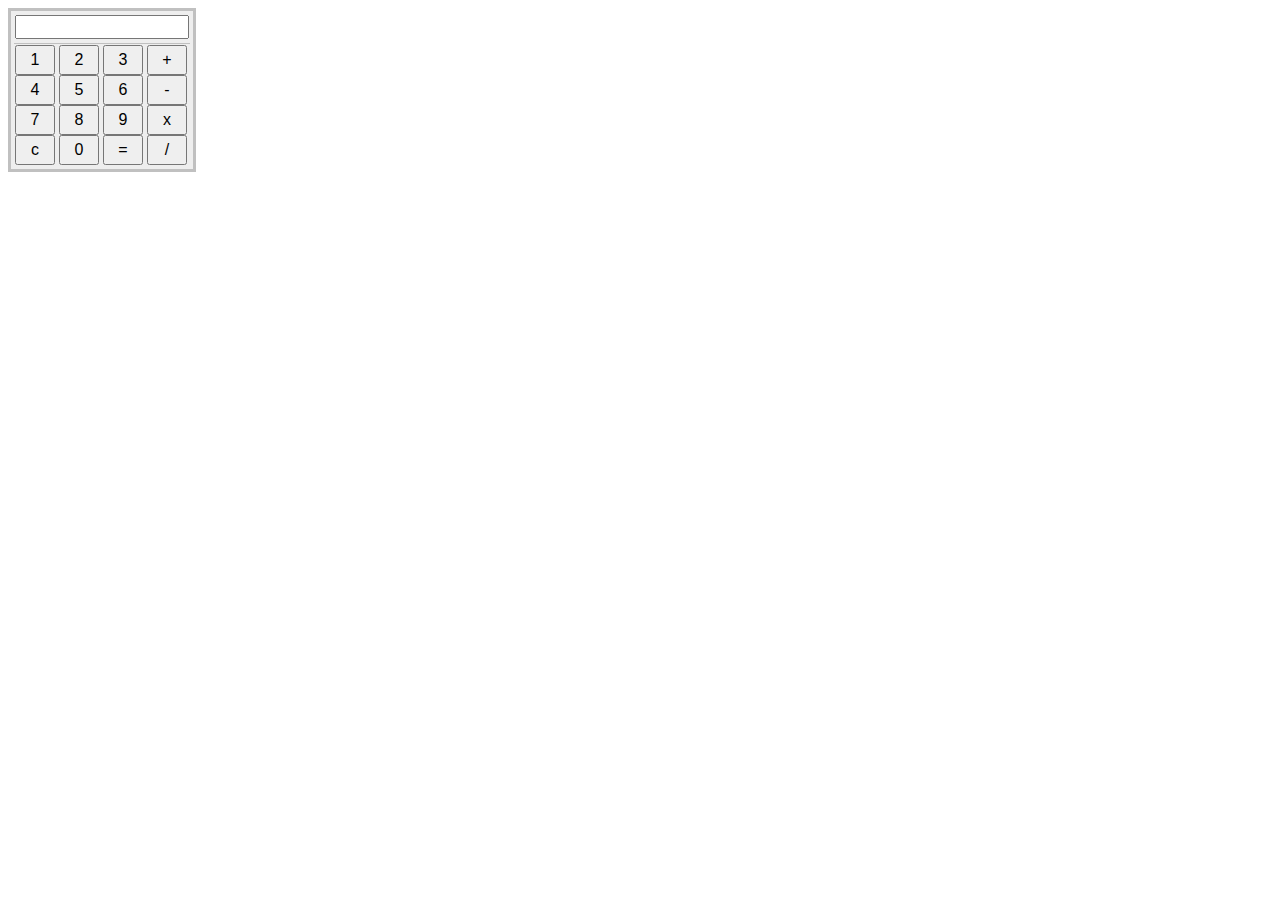
==== commit eca520a5: "js" ====
--- a/index.html
+++ b/index.html
@@ -6,323 +6,365 @@
     <link rel="stylesheet" href="css/lib.css">
 </head>
 <body>
-    <div class="template-shadow">
-        <header id="header" class="header">
-            <a href="index.html" class="header-logo">Pantheon<span class="header-logo__span">project</span></a>
-            <div class="header-menu-block">
-                <a href="#" class="header-menu-block__link js-burger"><span class="header-menu-block__span">Меню</span>
-                    <span class="header-burger">
-                        <span class="header-burger__line js-line-main"></span>
-                        <span class="header-burger__line js-line-middle"></span>
-                        <span class="header-burger__line js-line-main"></span>
-                    </span>
-                </a>
-            </div>
-            <div class="header-main">
-                <h1 class="header-main-title"><span class="header-main-title__thin">Пункт назначения:</span> Пантеон,<br><span class="header-main-title__bold">Марс</span></h1>
-                <div class="header-video">
-                    <div class="header-video-block">
-                        <video id="my-video-display" controls="true" poster="images/video.jpg">
-                            <source src="https://www.youtube.com/watch?v=TnY23KEkZPY" type="video/youtube" />
-                        </video>
-                    </div>
-                    <span class="header-video__text">Первый город на планете Марс, недалеко от горы Олимп</span>
-                </div>
-            </div>
-            <a href="#about-mars" class="header-button js-header-button"></a>
-        </header>
-        <div class="header-menu js-menu">
-            <nav>
-                <ul>
-                    <li class="header-menu__item js-menu-item"><a href="#header" class="header-menu__link">Главная</a></li>
-                    <li class="header-menu__item js-menu-item"><a href="#about-mars" class="header-menu__link">О Марсе</a></li>
-                    <li class="header-menu__item js-menu-item"><a href="#realization" class="header-menu__link">От идеи до реализации</a></li>
-                    <li class="header-menu__item js-menu-item"><a href="#video" class="header-menu__link">Подводные камни в масштабах космоса</a></li>
-                    <li class="header-menu__item js-menu-item"><a href="#life" class="header-menu__link">Организация жизни в колонии</a></li>
-                    <li class="header-menu__item js-menu-item"><a href="#footer" class="header-menu__link">Когда вылетаем?</a></li>
-                </ul>
-            </nav>
-        </div>
-        <div class="tizers js-scroll">
-                <div class="tizers-item wow fadeInLeftBig">
-                    <div class="tizers-item__number">4</div>
-                    <p class="tizers-item__text">четвертая планета по удаленности от Солнца</p>
-                </div>
-                <div class="tizers-item wow fadeInLeftBig">
-                    <div class="tizers-item__number">7</div>
-                    <p class="tizers-item__text">седьмая по размерам планета Солнечной системы</p>
-                </div>
-                <div class="tizers-item wow fadeInLeftBig">
-                    <div class="tizers-item__number">10,7%</div>
-                    <p class="tizers-item__text">массы Земли (ваш вес будет в 3 раза меньшe, чем на Земле)</p>
-                </div>
-                <div class="tizers-item wow fadeInLeftBig">
-                    <div class="tizers-item__number">2</div>
-                    <p class="tizers-item__text">спутника вместо Луны (как картошка, только больше)</p>
-                </div>
-                <div class="tizers-item wow fadeInLeftBig">
-                    <div class="tizers-item__number">21 км</div>
-                    <p class="tizers-item__text">высота самой высокой горы Марса</p>
-                </div>
-                <div class="tizers-item wow fadeInLeftBig">
-                    <div class="tizers-item__number">+20</div>
-                    <p class="tizers-item__text">максимальная температура на поверхности</p>
-                </div>
-            </div>
-        <div id="about-mars" class="about-mars">
-            <h2 class="about-mars-title title">Марс. Вспомнить всё.</h2>
-            <div class="about-mars-block">
-                <h3 class="about-mars-block__title">Что такое Марс?</h3>
-                <p class="about-mars-block__text">Планета Солнечной системы, названа в честь Марса — древнеримского бога войны. Иногда Марс называют «красной планетой» из-за красного оттенка поверхности, придаваемого ей оксидом железа.<br><br>
-                    Особенности планеты — наличие слабой отмосферы, состоящей в основном из улекислого газа, времена года, пылевые бури, сильная эррозия почв. </p>
-            </div>
-            <div class="about-mars-block">
-                <h3 class="about-mars-block__title">Где это? Как туда доехать?</h3>
-                <p class="about-mars-block__text">Расстояние до Марса — почти 56 миллионов километров.
-                    Чтобы преодалеть такое расстояние, нужно лететь
-                    на межпланетоном корабле 7-8 месяцев.</p>
-            </div>
-            <!--<div class="about-mars-animation">-->
-                <div class="about-mars-animation__earth"></div>
-                <div class="about-mars-animation__rocket"></div>
-                <div class="about-mars-animation__mars"></div>
-            <!--</div>-->
-        </div>
-        <div id="realization" class="realization">
-            <h2 class="realization-title title">От идеи до реализации</h2>
-            <div class="realization-main">
-                <div class="realization-main__img">
-                    <img src="images/elon1.jpg" alt="elon">
-                </div>
-                <div class="realization-main-text">
-                    <h3 class="realization-main-text__title">Илон Маск. Гений или безумец?</h3>
-                    <p class="realization-main-text__text">
-                        Канадско-американский инженер, предприниматель, изобретатель и инвестор; миллиардер. Основатель компаний SpaceX и X.com, позже переименованной в PayPal. Планирует потратить большую часть накоплений на реализацию своей мечты, а также мечты многих тысяч романтиков, писателей, учёных: создать внеземную цивилизацию.
-                        <span class="realization-main-text__span">Мы должны сделать эту мечту реальностью за наше время жизни. Любой человек,
-который пожелает отправиться на Марс, должен иметь такую возможность</span>
-                        — заявил Маск на Международной астронавтической конференции в Гвадалахаре (Мексика). Он обосновал необходимость своего проекта вопросом выживания человечества, которое для своего сохранения должно стать «космическим видом».
-                        Илон поставил перед собой цель: скоратить стоимость вывода кораблей
-                        в космос в 10 раз, что станет первым шагом для человечества в освоении Марса.
-                    </p>
-                </div>
-            </div>
-            <div class="realization-fly">
-                <img src="images/img.jpg" alt="rocket" class="realization-fly__img">
-                <div class="realization-fly-block">
-                    <h3 class="realization-fly-block__title">Стоимость перелёта</h3>
-                    <p class="realization-fly-block__text">Высадка двоих астронавтов на Луну обошлась США в 20 млрд. долларов. Маск стремится сократить эту цифру в 20 000 раз, что составит <span>500 000 долларов</span> на человека.</p>
-                    <div class="realization-fly-cost">
-                        <span class="realization-fly-cost__price">$500 k</span>
-                        <span class="realization-fly-cost__text">и ты на Марсе!</span>
-                        <a href="#js-modal-form" class="realization-fly-cost__btn js-show-modal">Я готов лететь</a>
-                    </div>
-                </div>
-            </div>
-        </div>
-        <div id="video" class="video">
-            <h2 class="video-title title">Подводные камни в масштабах космоса</h2>
-            <div class="video-block">
-                <video id="my-video-display2" controls="true" poster="images/video2.jpg">
-                    <source src="https://www.youtube.com/watch?v=TnY23KEkZPY" type="video/youtube" />
-                </video>
-            </div>
-            <div class="video-tabs">
-                <ul class="tabs-list">
-                    <li class="tabs-list__item">
-                        <a href="#" class="tabs-list__title tabs-list__acc js-title">Жить или выживать?</a>
-                        <label class="tabs-list__title tabs-list__radio tabs-list__title--active">Жить или выживать?</label>
-                        <div class="tabs-list-content tabs-list-content--active">
-                            <h3 class="tabs-list-content__title">Жить или выживать?</h3>
-                            <p class="tabs-list-content__text">Чем отличаются Земля и Марс? Какие условия встретят новых поселенцев?<br><br>
-                                Марс холодная и засушливая планета, на которой есть своя атмосфера, на 96% состоящая из углекислых газов, а минимальная температура опускается до -140 градусов по Цельсию. Каждый год
-                                по весне на планете случаются пылевые бури, длящиеся от нескольких часов до нескольких месяцев.
-                                <br><br>
-                                На планете отсутствует магнитное поле, поэтому радиационный фон повышен. А низкая гравитация
-                                при длитеьном пребывании на Марсе сделает возвращение на Землю невозможным. Полёт на Марс — билет в один конец с целью создать новую цивилизацию.</p>
-                        </div>
-                    </li>
-                    <li class="tabs-list__item">
-                        <a href="#" class="tabs-list__title tabs-list__acc js-title">Готовы ли технологии?</a>
-                        <label class="tabs-list__title tabs-list__radio">Готовы ли технологии?</label>
-                        <div class="tabs-list-content">
-                            <h3 class="tabs-list-content__title">Готовы ли технологии?</h3>
-                            <p class="tabs-list-content__text">Чем отличаются Земля и Марс? Какие условия встретят новых поселенцев?<br><br>
-                                Марс холодная и засушливая планета, на которой есть своя атмосфера, на 96% состоящая из углекислых газов, а минимальная температура опускается до -140 градусов по Цельсию. Каждый год
-                                по весне на планете случаются пылевые бури, длящиеся от нескольких часов до нескольких месяцев.
-                                <br><br>
-                                На планете отсутствует магнитное поле, поэтому радиационный фон повышен. А низкая гравитация
-                                при длитеьном пребывании на Марсе сделает возвращение на Землю невозможным. Полёт на Марс — билет в один конец с целью создать новую цивилизацию.</p>
-                        </div>
-                    </li>
-                    <li class="tabs-list__item">
-                        <a href="#" class="tabs-list__title tabs-list__acc js-title">Путешествие на грани фантастики</a>
-                        <label class="tabs-list__title tabs-list__radio">Путешествие на грани фантастики</label>
-                        <div class="tabs-list-content">
-                            <h3 class="tabs-list-content__title">Путешествие на грани фантастики</h3>
-                            <p class="tabs-list-content__text">Чем отличаются Земля и Марс? Какие условия встретят новых поселенцев?<br><br>
-                                Марс холодная и засушливая планета, на которой есть своя атмосфера, на 96% состоящая из углекислых газов, а минимальная температура опускается до -140 градусов по Цельсию. Каждый год
-                                по весне на планете случаются пылевые бури, длящиеся от нескольких часов до нескольких месяцев.
-                                <br><br>
-                                На планете отсутствует магнитное поле, поэтому радиационный фон повышен. А низкая гравитация
-                                при длитеьном пребывании на Марсе сделает возвращение на Землю невозможным. Полёт на Марс — билет в один конец с целью создать новую цивилизацию.</p>
-                        </div>
-                    </li>
-                    <li class="tabs-list__item">
-                        <a href="#" class="tabs-list__title tabs-list__acc js-title">Жизнь на Марсе</a>
-                        <label class="tabs-list__title tabs-list__radio">Жизнь на Марсе</label>
-                        <div class="tabs-list-content">
-                            <h3 class="tabs-list-content__title">Жизнь на Марсе</h3>
-                            <p class="tabs-list-content__text">Чем отличаются Земля и Марс? Какие условия встретят новых поселенцев?<br><br>
-                                Марс холодная и засушливая планета, на которой есть своя атмосфера, на 96% состоящая из углекислых газов, а минимальная температура опускается до -140 градусов по Цельсию. Каждый год
-                                по весне на планете случаются пылевые бури, длящиеся от нескольких часов до нескольких месяцев.
-                                <br><br>
-                                На планете отсутствует магнитное поле, поэтому радиационный фон повышен. А низкая гравитация
-                                при длитеьном пребывании на Марсе сделает возвращение на Землю невозможным. Полёт на Марс — билет в один конец с целью создать новую цивилизацию.</p>
-                        </div>
-                    </li>
-                </ul>
-            </div>
-        </div>
-        <div id="life" class="life">
-            <h2 class="life-title title">Организация жизни в колонии</h2>
-            <div class="life-tabs">
-                <div class="life-tabs-outer-list">
-                    <ul class="life-tabs-list">
-                    <li class="life-tabs-list__item life-tabs-list__item--active">
-                        <span class="life-tabs-list__icon life-tabs-list__live"></span>
-                        <a href="#" class="life-tabs-list__link  life-tabs-list__link--active">Проживание</a>
-                    </li>
-                    <li class="life-tabs-list__item">
-                        <span class="life-tabs-list__icon life-tabs-list__work"></span>
-                        <a href="#" class="life-tabs-list__link ">Работа</a>
-                    </li>
-                    <li class="life-tabs-list__item">
-                        <span class="life-tabs-list__icon life-tabs-list__search"></span>
-                        <a href="#" class="life-tabs-list__link ">Исследование</a>
-                    </li>
-                    <li class="life-tabs-list__item">
-                        <span class="life-tabs-list__icon life-tabs-list__photo"></span>
-                        <a href="#" class="life-tabs-list__link ">Галерея</a>
-                    </li>
-                    <li class="life-tabs-list__item">
-                        <span class="life-tabs-list__icon life-tabs-list__agric"></span>
-                        <a href="#" class="life-tabs-list__link ">Земледелие</a>
-                    </li>
-                </ul>
-                    <ul class="life-tabs-controls">
-                    <li class="life-tabs-controls__item life-tabs-controls__item--active"></li>
-                    <li class="life-tabs-controls__item"></li>
-                    <li class="life-tabs-controls__item"></li>
-                    <li class="life-tabs-controls__item"></li>
-                    <li class="life-tabs-controls__item"></li>
-                </ul>
-                </div>
-                <div class="life-tabs-block">
-                    <div class="life-tabs-block__item life-tabs-block__live life-tabs-block__item--active">
-                        <div class="life-tabs-block__img-wrap">
-                            <img src="images/elon2.jpg" alt="elon-mask">
-                        </div>
-                        <h3 class="life-tabs-block__title">Проживание</h3>
-                        <p class="life-tabs-block__text">В основе жилых помещений лежат надувные компоненты — спальня, рабочая зона, гостиная, парник для выращивания зелени — 50 м2 на человека. Благодаря этим компонентам, колонисты смогут принять душ, приготовить свежую пищу, носить обычную одежду. Весь комплекс соединен сетью ходов.</p>
-                        <div class="life-tabs-block__btn"><a href="#">Подробнее</a></div>
-                    </div>
-                    <div class="life-tabs-block__item life-tabs-block__work">
-                        <div class="life-tabs-block__img-wrap">
-                            <img src="images/elon2.jpg" alt="elon-mask">
-                        </div>
-                        <h3 class="life-tabs-block__title">Работа</h3>
-                        <p class="life-tabs-block__text">Период вращения планеты — 24 часа 37 минут 22,7 секунды (относительно звёзд), длина средних марсианских солнечных суток составляет 24 часа 39 минут 35,24409 секунды, всего на 2,7 % длиннее земных суток. Для удобства марсианские сутки именуют «солами». Марсианский год равен 668,59 сола, что составляет 686,98 земных суток.</p>
-                        <div class="life-tabs-block__btn"><a href="#">Подробнее</a></div>
-                    </div>
-                    <div class="life-tabs-block__item life-tabs-block__search">
-                        <div class="life-tabs-block__img-wrap">
-                            <img src="images/elon2.jpg" alt="elon-mask">
-                        </div>
-                        <h3 class="life-tabs-block__title">Исследование</h3>
-                        <p class="life-tabs-block__text">Марс вращается вокруг своей оси, наклонённой относительно перпендикуляра к плоскости орбиты под углом 25,19°. Наклон оси вращения Марса обеспечивает смену времён года. При этом эксцентриситет орбиты приводит к большим различиям в их продолжительности — так, северная весна и лето, длятся 371 местные сутки.</p>
-                        <div class="life-tabs-block__btn"><a href="#">Подробнее</a></div>
-                    </div>
-                    <div class="life-tabs-block__item life-tabs-block__photo">
-                        <div class="life-tabs-block__img-wrap">
-                            <img src="images/elon2.jpg" alt="elon-mask">
-                        </div>
-                        <h3 class="life-tabs-block__title">Галерея</h3>
-                        <p class="life-tabs-block__text">Атмосфера Марса, состоящая в основном из углекислого газа, очень разрежена. Давление у поверхности Марса в 160 раз меньше земного — 6,1 мбар на среднем уровне поверхности. Из-за большого перепада высот на Марсе давление у поверхности сильно изменяется. Примерная толщина атмосферы — 110 км.</p>
-                        <div class="life-tabs-block__btn"><a href="#">Подробнее</a></div>
-                    </div>
-                    <div class="life-tabs-block__item life-tabs-block__agric">
-                        <div class="life-tabs-block__img-wrap">
-                            <img src="images/elon2.jpg" alt="elon-mask">
-                        </div>
-                        <h3 class="life-tabs-block__title">Земледелие</h3>
-                        <p class="life-tabs-block__text">В отличие от Земли, масса марсианской атмосферы сильно изменяется в течение года в связи с таянием и намерзанием полярных шапок, содержащих углекислый газ. Зимой 20—30 % всей атмосферы намораживается на полярной шапке, состоящей из углекислоты.</p>
-                        <div class="life-tabs-block__btn"><a href="#">Подробнее</a></div>
-                    </div>
-                </div>
-            </div>
-        </div>
-        <footer id="footer" class="footer">
-            <h2 class="footer-title title">Деньги приготовил. Когда вылетаем?</h2>
-            <div class="footer-main">
-                <div class="footer-main-form-block">
-                    <h3 class="footer-main-form-block__title">Будь в курсе новостей</h3>
-                    <form action="#" class="footer-main-form" id="footer-form">
-                        <div class="form-block">
-                            <span class="form-block__error"></span>
-                            <input type="text" placeholder="Имя" name="form_name" class="footer-main-form__input">
-                        </div>
-                        <div class="form-block">
-                            <span class="form-block__error"></span>
-                            <input type="email" placeholder="E-mail" name="form_email" class="footer-main-form__input">
-                        </div>
-                        <button type="submit" class="footer-main-form__btn js-answer-modal">Подписаться</button>
-                    </form>
-                </div>
-                <div class="footer-main-text">
-                    <p class="footer-main-text__p">
-                        Первый «частный» полёт на Марс осуществит в 2018 году в беспилотном варианте корабль Dragon V2 с помощью тяжёлой ракеты Falcon Heavy. После этого запланированы две миссии в 2020 году, как минимум одна в 2022-м и, вероятно, пилотируемая миссия через два года с достижением Марса в 2025 году.<br><br>  Для всех желающих открыты курсы подготовки.
-                    </p>
-                    <a href="#" class="footer-main-text__link">Критерии отбора</a>
-                </div>
-            </div>
-            <div class="footer-bottom">
-                <a href="#" class="footer-bottom-logo">Pantheon<span class="footer-bottom-logo__span">project</span></a>
-                <a href="#header" class="footer-bottom__link">Подробнее о проекте</a>
-                <div class="footer-bottom-socials-block">
-                    <span class="footer-bottom-socials-text">Следуйте за нами</span>
-                    <div class="footer-bottom-socials">
-                        <a href="#" class="footer-bottom-socials__link footer-bottom-socials__link--vk"><span class="visually-hidden">vkontakte</span></a>
-                        <a href="#" class="footer-bottom-socials__link footer-bottom-socials__link--twitter"><span class="visually-hidden">twitter</span></a>
-                        <a href="#" class="footer-bottom-socials__link footer-bottom-socials__link--facebook"><span class="visually-hidden">facebook</span></a>
-                        <a href="#" class="footer-bottom-socials__link footer-bottom-socials__link--youtube"><span class="visually-hidden">youtube</span></a>
-                    </div>
-                </div>
-            </div>
-        </footer>
-        <div class="modal js-modal" id="js-modal-form">
-            <span class="close js-close"></span>
-            <h3 class="modal__title">Заполните форму</h3>
-            <form action="#" class="modal-form" id="js-register-form">
-                <div class="form-block">
-                    <span class="form-block__error"></span>
-                    <input type="text" placeholder="Ваше имя" name="form_name" class="form-block__input">
-                </div>
-                <div class="form-block">
-                    <span class="form-block__error"></span>
-                    <input type="email" placeholder="maria@mail.ru" name="form_email" class="form-block__input">
-                </div>
-                <div class="form-block">
-                    <span class="form-block__error"></span>
-                    <input type="tel" placeholder="Ваш телефон" name="form_tel" class="form-block__input">
-                </div>
-                <button type="submit" class="modal-form__btn js-answer-modal">Отправить заявку</button>
-            </form>
-        </div>
-        <div class="answer-modal js-modal">
-            <span class="close close--answer js-close2"></span>
-            Спасибо!
-        </div>
-    </div>
+    <!--<div class="template-shadow">-->
+        <!--<header id="header" class="header">-->
+            <!--<a href="index.html" class="header-logo">Pantheon<span class="header-logo__span">project</span></a>-->
+            <!--<div class="header-menu-block">-->
+                <!--<a href="#" class="header-menu-block__link js-burger"><span class="header-menu-block__span">Меню</span>-->
+                    <!--<span class="header-burger">-->
+                        <!--<span class="header-burger__line js-line-main"></span>-->
+                        <!--<span class="header-burger__line js-line-middle"></span>-->
+                        <!--<span class="header-burger__line js-line-main"></span>-->
+                    <!--</span>-->
+                <!--</a>-->
+            <!--</div>-->
+            <!--<div class="header-main">-->
+                <!--<h1 class="header-main-title"><span class="header-main-title__thin">Пункт назначения:</span> Пантеон,<br><span class="header-main-title__bold">Марс</span></h1>-->
+                <!--<div class="header-video">-->
+                    <!--<div class="header-video-block">-->
+                        <!--<video id="my-video-display" controls poster="images/video.jpg">-->
+                            <!--<source src="https://www.youtube.com/watch?v=TnY23KEkZPY" type="video/youtube" />-->
+                        <!--</video>-->
+                    <!--</div>-->
+                    <!--<span class="header-video__text">Первый город на планете Марс, недалеко от горы Олимп</span>-->
+                <!--</div>-->
+            <!--</div>-->
+            <!--<a href="#about-mars" class="header-button js-header-button"></a>-->
+        <!--</header>-->
+        <!--<div class="header-menu js-menu">-->
+            <!--<nav>-->
+                <!--<ul>-->
+                    <!--<li class="header-menu__item js-menu-item"><a href="#header" class="header-menu__link">Главная</a></li>-->
+                    <!--<li class="header-menu__item js-menu-item"><a href="#about-mars" class="header-menu__link">О Марсе</a></li>-->
+                    <!--<li class="header-menu__item js-menu-item"><a href="#realization" class="header-menu__link">От идеи до реализации</a></li>-->
+                    <!--<li class="header-menu__item js-menu-item"><a href="#video" class="header-menu__link">Подводные камни в масштабах космоса</a></li>-->
+                    <!--<li class="header-menu__item js-menu-item"><a href="#life" class="header-menu__link">Организация жизни в колонии</a></li>-->
+                    <!--<li class="header-menu__item js-menu-item"><a href="#footer" class="header-menu__link">Когда вылетаем?</a></li>-->
+                <!--</ul>-->
+            <!--</nav>-->
+        <!--</div>-->
+        <!--<div class="tizers js-scroll">-->
+                <!--<div class="tizers-item wow fadeInLeftBig">-->
+                    <!--<div class="tizers-item__number">4</div>-->
+                    <!--<p class="tizers-item__text">четвертая планета по удаленности от Солнца</p>-->
+                <!--</div>-->
+                <!--<div class="tizers-item wow fadeInLeftBig">-->
+                    <!--<div class="tizers-item__number">7</div>-->
+                    <!--<p class="tizers-item__text">седьмая по размерам планета Солнечной системы</p>-->
+                <!--</div>-->
+                <!--<div class="tizers-item wow fadeInLeftBig">-->
+                    <!--<div class="tizers-item__number">10,7%</div>-->
+                    <!--<p class="tizers-item__text">массы Земли (ваш вес будет в 3 раза меньшe, чем на Земле)</p>-->
+                <!--</div>-->
+                <!--<div class="tizers-item wow fadeInLeftBig">-->
+                    <!--<div class="tizers-item__number">2</div>-->
+                    <!--<p class="tizers-item__text">спутника вместо Луны (как картошка, только больше)</p>-->
+                <!--</div>-->
+                <!--<div class="tizers-item wow fadeInLeftBig">-->
+                    <!--<div class="tizers-item__number">21 км</div>-->
+                    <!--<p class="tizers-item__text">высота самой высокой горы Марса</p>-->
+                <!--</div>-->
+                <!--<div class="tizers-item wow fadeInLeftBig">-->
+                    <!--<div class="tizers-item__number">+20</div>-->
+                    <!--<p class="tizers-item__text">максимальная температура на поверхности</p>-->
+                <!--</div>-->
+            <!--</div>-->
+        <!--<div id="about-mars" class="about-mars">-->
+            <!--<h2 class="about-mars-title title">Марс. Вспомнить всё.</h2>-->
+            <!--<div class="about-mars-block">-->
+                <!--<h3 class="about-mars-block__title">Что такое Марс?</h3>-->
+                <!--<p class="about-mars-block__text">Планета Солнечной системы, названа в честь Марса — древнеримского бога войны. Иногда Марс называют «красной планетой» из-за красного оттенка поверхности, придаваемого ей оксидом железа.<br><br>-->
+                    <!--Особенности планеты — наличие слабой отмосферы, состоящей в основном из улекислого газа, времена года, пылевые бури, сильная эррозия почв. </p>-->
+            <!--</div>-->
+            <!--<div class="about-mars-block">-->
+                <!--<h3 class="about-mars-block__title">Где это? Как туда доехать?</h3>-->
+                <!--<p class="about-mars-block__text">Расстояние до Марса — почти 56 миллионов километров.-->
+                    <!--Чтобы преодалеть такое расстояние, нужно лететь-->
+                    <!--на межпланетоном корабле 7-8 месяцев.</p>-->
+            <!--</div>-->
+            <!--&lt;!&ndash;<div class="about-mars-animation">&ndash;&gt;-->
+                <!--&lt;!&ndash;<div class="about-mars-animation__earth"></div>&ndash;&gt;-->
+                <!--&lt;!&ndash;<div class="about-mars-animation__rocket"></div>&ndash;&gt;-->
+                <!--&lt;!&ndash;<div class="about-mars-animation__mars"></div>&ndash;&gt;-->
+            <!--&lt;!&ndash;</div>&ndash;&gt;-->
+        <!--</div>-->
+        <!--<div id="realization" class="realization">-->
+            <!--<h2 class="realization-title title">От идеи до реализации</h2>-->
+            <!--<div class="realization-main">-->
+                <!--<div class="realization-main__img">-->
+                    <!--<img src="images/elon1.jpg" alt="elon">-->
+                <!--</div>-->
+                <!--<div class="realization-main-text">-->
+                    <!--<h3 class="realization-main-text__title">Илон Маск. Гений или безумец?</h3>-->
+                    <!--<p class="realization-main-text__text">-->
+                        <!--Канадско-американский инженер, предприниматель, изобретатель и инвестор; миллиардер. Основатель компаний SpaceX и X.com, позже переименованной в PayPal. Планирует потратить большую часть накоплений на реализацию своей мечты, а также мечты многих тысяч романтиков, писателей, учёных: создать внеземную цивилизацию.-->
+                        <!--<span class="realization-main-text__span">Мы должны сделать эту мечту реальностью за наше время жизни. Любой человек,-->
+<!--который пожелает отправиться на Марс, должен иметь такую возможность</span>-->
+                        <!--— заявил Маск на Международной астронавтической конференции в Гвадалахаре (Мексика). Он обосновал необходимость своего проекта вопросом выживания человечества, которое для своего сохранения должно стать «космическим видом».-->
+                        <!--Илон поставил перед собой цель: скоратить стоимость вывода кораблей-->
+                        <!--в космос в 10 раз, что станет первым шагом для человечества в освоении Марса.-->
+                    <!--</p>-->
+                <!--</div>-->
+            <!--</div>-->
+            <!--<div class="realization-fly">-->
+                <!--<img src="images/img.jpg" alt="rocket" class="realization-fly__img">-->
+                <!--<div class="realization-fly-block">-->
+                    <!--<h3 class="realization-fly-block__title">Стоимость перелёта</h3>-->
+                    <!--<p class="realization-fly-block__text">Высадка двоих астронавтов на Луну обошлась США в 20 млрд. долларов. Маск стремится сократить эту цифру в 20 000 раз, что составит <span>500 000 долларов</span> на человека.</p>-->
+                    <!--<div class="realization-fly-cost">-->
+                        <!--<span class="realization-fly-cost__price">$500 k</span>-->
+                        <!--<span class="realization-fly-cost__text">и ты на Марсе!</span>-->
+                        <!--<a href="#js-modal-form" class="realization-fly-cost__btn js-show-modal">Я готов лететь</a>-->
+                    <!--</div>-->
+                <!--</div>-->
+            <!--</div>-->
+        <!--</div>-->
+        <!--<div id="video" class="video">-->
+            <!--<h2 class="video-title title">Подводные камни в масштабах космоса</h2>-->
+            <!--<div class="video-block">-->
+                <!--<video id="my-video-display2" controls poster="images/video2.jpg">-->
+                    <!--<source src="https://www.youtube.com/watch?v=TnY23KEkZPY" type="video/youtube" />-->
+                <!--</video>-->
+            <!--</div>-->
+            <!--<div class="video-tabs">-->
+                <!--<ul class="tabs-list">-->
+                    <!--<li class="tabs-list__item">-->
+                        <!--<a href="#" class="tabs-list__title tabs-list__acc js-title">Жить или выживать?</a>-->
+                        <!--<label class="tabs-list__title tabs-list__radio tabs-list__title&#45;&#45;active">Жить или выживать?</label>-->
+                        <!--<div class="tabs-list-content tabs-list-content&#45;&#45;active">-->
+                            <!--<h3 class="tabs-list-content__title">Жить или выживать?</h3>-->
+                            <!--<p class="tabs-list-content__text">Чем отличаются Земля и Марс? Какие условия встретят новых поселенцев?<br><br>-->
+                                <!--Марс холодная и засушливая планета, на которой есть своя атмосфера, на 96% состоящая из углекислых газов, а минимальная температура опускается до -140 градусов по Цельсию. Каждый год-->
+                                <!--по весне на планете случаются пылевые бури, длящиеся от нескольких часов до нескольких месяцев.-->
+                                <!--<br><br>-->
+                                <!--На планете отсутствует магнитное поле, поэтому радиационный фон повышен. А низкая гравитация-->
+                                <!--при длитеьном пребывании на Марсе сделает возвращение на Землю невозможным. Полёт на Марс — билет в один конец с целью создать новую цивилизацию.</p>-->
+                        <!--</div>-->
+                    <!--</li>-->
+                    <!--<li class="tabs-list__item">-->
+                        <!--<a href="#" class="tabs-list__title tabs-list__acc js-title">Готовы ли технологии?</a>-->
+                        <!--<label class="tabs-list__title tabs-list__radio">Готовы ли технологии?</label>-->
+                        <!--<div class="tabs-list-content">-->
+                            <!--<h3 class="tabs-list-content__title">Готовы ли технологии?</h3>-->
+                            <!--<p class="tabs-list-content__text">Чем отличаются Земля и Марс? Какие условия встретят новых поселенцев?<br><br>-->
+                                <!--Марс холодная и засушливая планета, на которой есть своя атмосфера, на 96% состоящая из углекислых газов, а минимальная температура опускается до -140 градусов по Цельсию. Каждый год-->
+                                <!--по весне на планете случаются пылевые бури, длящиеся от нескольких часов до нескольких месяцев.-->
+                                <!--</p>-->
+                        <!--</div>-->
+                    <!--</li>-->
+                    <!--<li class="tabs-list__item">-->
+                        <!--<a href="#" class="tabs-list__title tabs-list__acc js-title">Путешествие на грани фантастики</a>-->
+                        <!--<label class="tabs-list__title tabs-list__radio">Путешествие на грани фантастики</label>-->
+                        <!--<div class="tabs-list-content">-->
+                            <!--<h3 class="tabs-list-content__title">Путешествие на грани фантастики</h3>-->
+                            <!--<p class="tabs-list-content__text">На планете отсутствует магнитное поле, поэтому радиационный фон повышен. А низкая гравитация-->
+                                <!--при длитеьном пребывании на Марсе сделает возвращение на Землю невозможным. Полёт на Марс — билет в один конец с целью создать новую цивилизацию.<br><br>-->
+                                <!--Марс холодная и засушливая планета, на которой есть своя атмосфера, на 96% состоящая из углекислых газов, а минимальная температура опускается до -140 градусов по Цельсию. Каждый год-->
+                                <!--по весне на планете случаются пылевые бури, длящиеся от нескольких часов до нескольких месяцев.-->
+                                <!--<br><br>-->
+                                <!--</p>-->
+                        <!--</div>-->
+                    <!--</li>-->
+                    <!--<li class="tabs-list__item">-->
+                        <!--<a href="#" class="tabs-list__title tabs-list__acc js-title">Жизнь на Марсе</a>-->
+                        <!--<label class="tabs-list__title tabs-list__radio">Жизнь на Марсе</label>-->
+                        <!--<div class="tabs-list-content">-->
+                            <!--<h3 class="tabs-list-content__title">Жизнь на Марсе</h3>-->
+                            <!--<p class="tabs-list-content__text">Марс холодная и засушливая планета, на которой есть своя атмосфера, на 96% состоящая из углекислых газов, а минимальная температура опускается до -140 градусов по Цельсию. Каждый год-->
+                                <!--по весне на планете случаются пылевые бури, длящиеся от нескольких часов до нескольких месяцев.-->
+                                <!--<br><br>-->
+                                <!--На планете отсутствует магнитное поле, поэтому радиационный фон повышен. А низкая гравитация-->
+                                <!--при длитеьном пребывании на Марсе сделает возвращение на Землю невозможным. Полёт на Марс — билет в один конец с целью создать новую цивилизацию.</p>-->
+                        <!--</div>-->
+                    <!--</li>-->
+                <!--</ul>-->
+            <!--</div>-->
+        <!--</div>-->
+        <!--<div id="life" class="life">-->
+            <!--<h2 class="life-title title">Организация жизни в колонии</h2>-->
+            <!--<div class="life-tabs">-->
+                <!--<div class="life-tabs-outer-list">-->
+                    <!--<ul class="life-tabs-list">-->
+                    <!--<li class="life-tabs-list__item life-tabs-list__item&#45;&#45;active">-->
+                        <!--<span class="life-tabs-list__icon life-tabs-list__live"></span>-->
+                        <!--<a href="#" class="life-tabs-list__link  life-tabs-list__link&#45;&#45;active">Проживание</a>-->
+                    <!--</li>-->
+                    <!--<li class="life-tabs-list__item">-->
+                        <!--<span class="life-tabs-list__icon life-tabs-list__work"></span>-->
+                        <!--<a href="#" class="life-tabs-list__link ">Работа</a>-->
+                    <!--</li>-->
+                    <!--<li class="life-tabs-list__item">-->
+                        <!--<span class="life-tabs-list__icon life-tabs-list__search"></span>-->
+                        <!--<a href="#" class="life-tabs-list__link ">Исследование</a>-->
+                    <!--</li>-->
+                    <!--<li class="life-tabs-list__item">-->
+                        <!--<span class="life-tabs-list__icon life-tabs-list__photo"></span>-->
+                        <!--<a href="#" class="life-tabs-list__link ">Галерея</a>-->
+                    <!--</li>-->
+                    <!--<li class="life-tabs-list__item">-->
+                        <!--<span class="life-tabs-list__icon life-tabs-list__agric"></span>-->
+                        <!--<a href="#" class="life-tabs-list__link ">Земледелие</a>-->
+                    <!--</li>-->
+                <!--</ul>-->
+                    <!--<ul class="life-tabs-controls">-->
+                    <!--<li class="life-tabs-controls__item life-tabs-controls__item&#45;&#45;active"></li>-->
+                    <!--<li class="life-tabs-controls__item"></li>-->
+                    <!--<li class="life-tabs-controls__item"></li>-->
+                    <!--<li class="life-tabs-controls__item"></li>-->
+                    <!--<li class="life-tabs-controls__item"></li>-->
+                <!--</ul>-->
+                <!--</div>-->
+                <!--<div class="life-tabs-block">-->
+                    <!--<div class="life-tabs-block__item life-tabs-block__live life-tabs-block__item&#45;&#45;active">-->
+                        <!--<div class="life-tabs-block__img-wrap">-->
+                            <!--<img src="images/elon2.jpg" alt="elon-mask">-->
+                        <!--</div>-->
+                        <!--<h3 class="life-tabs-block__title">Проживание</h3>-->
+                        <!--<p class="life-tabs-block__text">В основе жилых помещений лежат надувные компоненты — спальня, рабочая зона, гостиная, парник для выращивания зелени — 50 м2 на человека. Благодаря этим компонентам, колонисты смогут принять душ, приготовить свежую пищу, носить обычную одежду. Весь комплекс соединен сетью ходов.</p>-->
+                        <!--<div class="life-tabs-block__btn"><a href="#">Подробнее</a></div>-->
+                    <!--</div>-->
+                    <!--<div class="life-tabs-block__item life-tabs-block__work">-->
+                        <!--<div class="life-tabs-block__img-wrap">-->
+                            <!--<img src="images/elon2.jpg" alt="elon-mask">-->
+                        <!--</div>-->
+                        <!--<h3 class="life-tabs-block__title">Работа</h3>-->
+                        <!--<p class="life-tabs-block__text">Период вращения планеты — 24 часа 37 минут 22,7 секунды (относительно звёзд), длина средних марсианских солнечных суток составляет 24 часа 39 минут 35,24409 секунды, всего на 2,7 % длиннее земных суток. Для удобства марсианские сутки именуют «солами». Марсианский год равен 668,59 сола, что составляет 686,98 земных суток.</p>-->
+                        <!--<div class="life-tabs-block__btn"><a href="#">Подробнее</a></div>-->
+                    <!--</div>-->
+                    <!--<div class="life-tabs-block__item life-tabs-block__search">-->
+                        <!--<div class="life-tabs-block__img-wrap">-->
+                            <!--<img src="images/elon2.jpg" alt="elon-mask">-->
+                        <!--</div>-->
+                        <!--<h3 class="life-tabs-block__title">Исследование</h3>-->
+                        <!--<p class="life-tabs-block__text">Марс вращается вокруг своей оси, наклонённой относительно перпендикуляра к плоскости орбиты под углом 25,19°. Наклон оси вращения Марса обеспечивает смену времён года. При этом эксцентриситет орбиты приводит к большим различиям в их продолжительности — так, северная весна и лето, длятся 371 местные сутки.</p>-->
+                        <!--<div class="life-tabs-block__btn"><a href="#">Подробнее</a></div>-->
+                    <!--</div>-->
+                    <!--<div class="life-tabs-block__item life-tabs-block__photo">-->
+                        <!--<div class="life-tabs-block__img-wrap">-->
+                            <!--<img src="images/elon2.jpg" alt="elon-mask">-->
+                        <!--</div>-->
+                        <!--<h3 class="life-tabs-block__title">Галерея</h3>-->
+                        <!--<p class="life-tabs-block__text">Атмосфера Марса, состоящая в основном из углекислого газа, очень разрежена. Давление у поверхности Марса в 160 раз меньше земного — 6,1 мбар на среднем уровне поверхности. Из-за большого перепада высот на Марсе давление у поверхности сильно изменяется. Примерная толщина атмосферы — 110 км.</p>-->
+                        <!--<div class="life-tabs-block__btn"><a href="#">Подробнее</a></div>-->
+                    <!--</div>-->
+                    <!--<div class="life-tabs-block__item life-tabs-block__agric">-->
+                        <!--<div class="life-tabs-block__img-wrap">-->
+                            <!--<img src="images/elon2.jpg" alt="elon-mask">-->
+                        <!--</div>-->
+                        <!--<h3 class="life-tabs-block__title">Земледелие</h3>-->
+                        <!--<p class="life-tabs-block__text">В отличие от Земли, масса марсианской атмосферы сильно изменяется в течение года в связи с таянием и намерзанием полярных шапок, содержащих углекислый газ. Зимой 20—30 % всей атмосферы намораживается на полярной шапке, состоящей из углекислоты.</p>-->
+                        <!--<div class="life-tabs-block__btn"><a href="#">Подробнее</a></div>-->
+                    <!--</div>-->
+                <!--</div>-->
+            <!--</div>-->
+        <!--</div>-->
+        <!--<footer id="footer" class="footer">-->
+            <!--<h2 class="footer-title title">Деньги приготовил. Когда вылетаем?</h2>-->
+            <!--<div class="footer-main">-->
+                <!--<div class="footer-main-form-block">-->
+                    <!--<h3 class="footer-main-form-block__title">Будь в курсе новостей</h3>-->
+                    <!--<form action="#" class="footer-main-form" id="footer-form">-->
+                        <!--<div class="form-block">-->
+                            <!--<span class="form-block__error"></span>-->
+                            <!--<input type="text" placeholder="Имя" name="form_name" class="footer-main-form__input">-->
+                        <!--</div>-->
+                        <!--<div class="form-block">-->
+                            <!--<span class="form-block__error"></span>-->
+                            <!--<input type="email" placeholder="E-mail" name="form_email" class="footer-main-form__input">-->
+                        <!--</div>-->
+                        <!--<button type="submit" class="footer-main-form__btn js-answer-modal">Подписаться</button>-->
+                    <!--</form>-->
+                <!--</div>-->
+                <!--<div class="footer-main-text">-->
+                    <!--<p class="footer-main-text__p">-->
+                        <!--Первый «частный» полёт на Марс осуществит в 2018 году в беспилотном варианте корабль Dragon V2 с помощью тяжёлой ракеты Falcon Heavy. После этого запланированы две миссии в 2020 году, как минимум одна в 2022-м и, вероятно, пилотируемая миссия через два года с достижением Марса в 2025 году.<br><br>  Для всех желающих открыты курсы подготовки.-->
+                    <!--</p>-->
+                    <!--<a href="#" class="footer-main-text__link">Критерии отбора</a>-->
+                <!--</div>-->
+            <!--</div>-->
+            <!--<div class="footer-bottom">-->
+                <!--<a href="#" class="footer-bottom-logo">Pantheon<span class="footer-bottom-logo__span">project</span></a>-->
+                <!--<a href="#header" class="footer-bottom__link">Подробнее о проекте</a>-->
+                <!--<div class="footer-bottom-socials-block">-->
+                    <!--<span class="footer-bottom-socials-text">Следуйте за нами</span>-->
+                    <!--<div class="footer-bottom-socials">-->
+                        <!--<a href="#" class="footer-bottom-socials__link footer-bottom-socials__link&#45;&#45;vk"><span class="visually-hidden">vkontakte</span></a>-->
+                        <!--<a href="#" class="footer-bottom-socials__link footer-bottom-socials__link&#45;&#45;twitter"><span class="visually-hidden">twitter</span></a>-->
+                        <!--<a href="#" class="footer-bottom-socials__link footer-bottom-socials__link&#45;&#45;facebook"><span class="visually-hidden">facebook</span></a>-->
+                        <!--<a href="#" class="footer-bottom-socials__link footer-bottom-socials__link&#45;&#45;youtube"><span class="visually-hidden">youtube</span></a>-->
+                    <!--</div>-->
+                <!--</div>-->
+            <!--</div>-->
+        <!--</footer>-->
+        <!--<div class="modal js-modal" id="js-modal-form">-->
+            <!--<span class="close js-close"></span>-->
+            <!--<h3 class="modal__title">Заполните форму</h3>-->
+            <!--<form action="#" class="modal-form" id="js-register-form">-->
+                <!--<div class="form-block">-->
+                    <!--<span class="form-block__error"></span>-->
+                    <!--<input type="text" placeholder="Ваше имя" name="form_name" class="form-block__input">-->
+                <!--</div>-->
+                <!--<div class="form-block">-->
+                    <!--<span class="form-block__error"></span>-->
+                    <!--<input type="email" placeholder="maria@mail.ru" name="form_email" class="form-block__input">-->
+                <!--</div>-->
+                <!--<div class="form-block">-->
+                    <!--<span class="form-block__error"></span>-->
+                    <!--<input type="tel" placeholder="Ваш телефон" name="form_tel" class="form-block__input">-->
+                <!--</div>-->
+                <!--<button type="submit" class="modal-form__btn js-answer-modal">Отправить заявку</button>-->
+            <!--</form>-->
+        <!--</div>-->
+        <!--<div class="answer-modal js-modal">-->
+            <!--<span class="close close&#45;&#45;answer js-close2"></span>-->
+            <!--Спасибо!-->
+        <!--</div>-->
+    <!--</div>-->
+    <form name="calc" id="calculator">
+        <!--<input type="text" id="input" class="input-number">-->
+        <!--<button type="submit" class="add">backspace</button>-->
+        <!--<button type="submit" class="add">+ / -</button><br><br>-->
+        <!--<button type="submit" id="pi" class="operation">Число π</button>-->
+        <!--<button type="submit" class="operation">Число е</button><br><br>-->
+        <!--<button type="submit" class="operation">1 / х</button>-->
+        <!--<button type="submit" class="operation">x<span class="sup">n</span></button>-->
+        <!--<button type="submit" class="operation">остаток от деления</button><br><br>-->
+        <!--<button type="submit" class="operation">sin</button>-->
+        <!--<button type="submit" class="operation">cos</button>-->
+        <!--<button type="submit" class="operation">log</button>-->
+        <!--<button type="submit" class="operation">logab</button><br><br>-->
+        <!--<button type="submit" class="count">Посчитать</button><br><br>-->
+        <table>
+            <tr>
+                <td>
+                    <input type="text" name="input" size="16" class="display">
+                </td>
+            </tr>
+            <tr>
+                <td class="buttons">
+                    <input type="button" name="one" value="1" OnClick="calc.input.value += '1'">
+                    <input type="button" name="two" value="2" OnClick="calc.input.value += '2'">
+                    <input type="button" name="three" value="3" OnClick="calc.input.value += '3'">
+                    <input type="button" name="add" value="+" OnClick="calc.input.value += '+'">
+                    <br>
+                    <input type="button" name="four" value="4" OnClick="calc.input.value += '4'">
+                    <input type="button" name="five" value="5" OnClick="calc.input.value += '5'">
+                    <input type="button" name="six" value="6" OnClick="calc.input.value += '6'">
+                    <input type="button" name="sub" value="-" OnClick="calc.input.value += '-'">
+                    <br>
+                    <input type="button" name="seven" value="7" OnClick="calc.input.value += '7'">
+                    <input type="button" name="eight" value="8" OnClick="calc.input.value += '8'">
+                    <input type="button" name="nine" value="9" OnClick="calc.input.value += '9'">
+                    <input type="button" name="mul" value="x" OnClick="calc.input.value += '*'">
+                    <br>
+                    <input type="button" name="clear" value="c" OnClick="calc.input.value = ''">
+                    <input type="button" name="zero" value="0" OnClick="calc.input.value += '0'">
+                    <input type="button" name="doit" value="=" OnClick="calc.input.value = eval(calc.input.value)">
+                    <input type="button" name="div"  value="/" OnClick="calc.input.value += '/'">
+                </td>
+            </tr>
+        </table>
+    </form>
     <script src="js/jquery-3.3.1.min.js"></script>
     <script src="js/script.js"></script>
 </body>
--- a/css/lib.css
+++ b/css/lib.css
@@ -1,3180 +1,3252 @@
-/*mediaplayer*/
-/* Accessibility: hide screen reader texts (and prefer "top" for RTL languages).
-Reference: http://blog.rrwd.nl/2015/04/04/the-screen-reader-text-class-why-and-how/ */
-.mejs__offscreen {
-    border: 0;
-    clip: rect( 1px, 1px, 1px, 1px );
-    -webkit-clip-path: inset( 50% );
-    clip-path: inset( 50% );
-    height: 1px;
-    margin: -1px;
-    overflow: hidden;
-    padding: 0;
-    position: absolute;
-    width: 1px;
-    word-wrap: normal;
-}
-
-.mejs__container {
-    background: #000;
-    box-sizing: border-box;
-    font-family: 'Helvetica', Arial, serif;
-    position: relative;
-    text-align: left;
-    text-indent: 0;
-    vertical-align: top;
-}
-
-.mejs__container * {
-    box-sizing: border-box;
-}
-
-/* Hide native play button and control bar from iOS to favor plugin button */
-.mejs__container video::-webkit-media-controls,
-.mejs__container video::-webkit-media-controls-panel,
-.mejs__container video::-webkit-media-controls-panel-container,
-.mejs__container video::-webkit-media-controls-start-playback-button {
-    -webkit-appearance: none;
-    display: none !important;
-}
-
-.mejs__fill-container,
-.mejs__fill-container .mejs__container {
-    height: 100%;
-    width: 100%;
-}
-
-.mejs__fill-container {
-    background: transparent;
-    margin: 0 auto;
-    overflow: hidden;
-    position: relative;
-}
-
-.mejs__container:focus {
-    outline: none;
-}
-
-.mejs__iframe-overlay {
-    height: 100%;
-    position: absolute;
-    width: 100%;
-}
-
-.mejs__embed,
-.mejs__embed body {
-    background: #000;
-    height: 100%;
-    margin: 0;
-    overflow: hidden;
-    padding: 0;
-    width: 100%;
-}
-
-.mejs__fullscreen {
-    overflow: hidden !important;
-}
-
-.mejs__container-fullscreen {
-    bottom: 0;
-    left: 0;
-    overflow: hidden;
-    position: fixed;
-    right: 0;
-    top: 0;
-    z-index: 1000;
-}
-
-.mejs__container-fullscreen .mejs__mediaelement,
-.mejs__container-fullscreen video {
-    height: 100% !important;
-    width: 100% !important;
-}
-
-/* Start: LAYERS */
-.mejs__background {
-    left: 0;
-    position: absolute;
-    top: 0;
-}
-
-.mejs__mediaelement {
-    height: 100%;
-    left: 0;
-    position: absolute;
-    top: 0;
-    width: 100%;
-    z-index: 0;
-}
-
-.mejs__poster {
-    width: 100% !important;
-    background-position: 50% 50%;
-    background-repeat: no-repeat;
-    background-size: cover;
-    left: 0;
-    position: absolute;
-    top: 0;
-    z-index: 1;
-}
-
-:root .mejs__poster-img {
-    display: none;
-}
-
-.mejs__poster-img {
-    border: 0;
-    padding: 0;
-}
-
-.mejs__overlay {
-    width: 100% !important;
-    -webkit-box-align: center;
-    -webkit-align-items: center;
-    -ms-flex-align: center;
-    align-items: center;
-    display: -webkit-box;
-    display: -webkit-flex;
-    display: -ms-flexbox;
-    display: flex;
-    -webkit-box-pack: center;
-    -webkit-justify-content: center;
-    -ms-flex-pack: center;
-    justify-content: center;
-    left: 0;
-    position: absolute;
-    top: 0;
-}
-
-.mejs__layer {
-    z-index: 1;
-}
-
-.mejs__overlay-play {
-    cursor: pointer;
-}
-
-.mejs__overlay-button {
-    background: url('../images/play.png') center center no-repeat;
-    /*background-position: 0 -39px;*/
-    height: 80px;
-    width: 80px;
-}
-
-.mejs__overlay-loading {
-    height: 80px;
-    width: 80px;
-}
-
-.mejs__overlay-loading-bg-img {
-    -webkit-animation: mejs__loading-spinner 1s linear infinite;
-    animation: mejs__loading-spinner 1s linear infinite;
-    background: transparent url('mejs-controls.svg') -160px -40px no-repeat;
-    display: block;
-    height: 80px;
-    width: 80px;
-    z-index: 1;
-}
-
-@-webkit-keyframes mejs__loading-spinner {
-    100% {
-        -webkit-transform: rotate(360deg);
-        transform: rotate(360deg);
-    }
-}
-
-@keyframes mejs__loading-spinner {
-    100% {
-        -webkit-transform: rotate(360deg);
-        transform: rotate(360deg);
-    }
-}
-
-/* End: LAYERS */
-
-/* Start: CONTROL BAR */
-.mejs__controls {
-    bottom: 0;
-    display: -webkit-box;
-    display: -webkit-flex;
-    display: -ms-flexbox;
-    display: flex;
-    height: 40px;
-    left: 0;
-    list-style-type: none;
-    margin: 0;
-    padding: 0 10px;
-    position: absolute;
-    width: 100%;
-    z-index: 3;
-}
-
-.mejs__controls:not([style*='display: none']) {
-    background: rgba(255, 0, 0, 0.7);
-    background: -webkit-linear-gradient(transparent, rgba(0, 0, 0, 0.35));
-    background: linear-gradient(transparent, rgba(0, 0, 0, 0.35));
-}
-
-.mejs__button,
-.mejs__time,
-.mejs__time-rail {
-    font-size: 10px;
-    height: 40px;
-    line-height: 10px;
-    margin: 0;
-    width: 32px;
-}
-
-.mejs__button > button {
-    background: transparent url('mejs-controls.svg');
-    border: 0;
-    cursor: pointer;
-    display: block;
-    font-size: 0;
-    height: 20px;
-    line-height: 0;
-    margin: 10px 6px;
-    overflow: hidden;
-    padding: 0;
-    position: absolute;
-    text-decoration: none;
-    width: 20px;
-}
-
-/* :focus for accessibility */
-.mejs__button > button:focus {
-    outline: dotted 1px #999;
-}
-
-.mejs__container-keyboard-inactive a,
-.mejs__container-keyboard-inactive a:focus,
-.mejs__container-keyboard-inactive button,
-.mejs__container-keyboard-inactive button:focus,
-.mejs__container-keyboard-inactive [role=slider],
-.mejs__container-keyboard-inactive [role=slider]:focus {
-    outline: 0;
-}
-
-/* End: CONTROL BAR */
-
-/* Start: Time (Current / Duration) */
-.mejs__time {
-    box-sizing: content-box;
-    color: #fff;
-    font-size: 11px;
-    font-weight: bold;
-    height: 24px;
-    overflow: hidden;
-    padding: 16px 6px 0;
-    text-align: center;
-    width: auto;
-}
-
-/* End: Time (Current / Duration) */
-
-/* Start: Play/Pause/Stop */
-.mejs__play > button {
-    background-position: 0 0;
-}
-
-.mejs__pause > button {
-    background-position: -20px 0;
-}
-
-.mejs__replay > button {
-    background-position: -160px 0;
-}
-
-/* End: Play/Pause/Stop */
-
-/* Start: Progress Bar */
-.mejs__time-rail {
-    direction: ltr;
-    -webkit-box-flex: 1;
-    -webkit-flex-grow: 1;
-    -ms-flex-positive: 1;
-    flex-grow: 1;
-    height: 40px;
-    margin: 0 10px;
-    padding-top: 10px;
-    position: relative;
-}
-
-.mejs__time-total,
-.mejs__time-buffering,
-.mejs__time-loaded,
-.mejs__time-current,
-.mejs__time-float,
-.mejs__time-hovered,
-.mejs__time-float-current,
-.mejs__time-float-corner,
-.mejs__time-marker {
-    border-radius: 2px;
-    cursor: pointer;
-    display: block;
-    height: 10px;
-    position: absolute;
-}
-
-.mejs__time-total {
-    background: rgba(255, 255, 255, 0.3);
-    margin: 5px 0 0;
-    width: 100%;
-}
-
-.mejs__time-buffering {
-    -webkit-animation: buffering-stripes 2s linear infinite;
-    animation: buffering-stripes 2s linear infinite;
-    background: -webkit-linear-gradient(135deg, rgba(255, 255, 255, 0.4) 25%, transparent 25%, transparent 50%, rgba(255, 255, 255, 0.4) 50%, rgba(255, 255, 255, 0.4) 75%, transparent 75%, transparent);
-    background: linear-gradient(-45deg, rgba(255, 255, 255, 0.4) 25%, transparent 25%, transparent 50%, rgba(255, 255, 255, 0.4) 50%, rgba(255, 255, 255, 0.4) 75%, transparent 75%, transparent);
-    background-size: 15px 15px;
-    width: 100%;
-}
-
-@-webkit-keyframes buffering-stripes {
-    from {
-        background-position: 0 0;
-    }
-    to {
-        background-position: 30px 0;
-    }
-}
-
-@keyframes buffering-stripes {
-    from {
-        background-position: 0 0;
-    }
-    to {
-        background-position: 30px 0;
-    }
-}
-
-.mejs__time-loaded {
-    background: rgba(255, 255, 255, 0.3);
-}
-
-.mejs__time-current,
-.mejs__time-handle-content {
-    background: rgba(255, 255, 255, 0.9);
-}
-
-.mejs__time-hovered {
-    background: rgba(255, 255, 255, 0.5);
-    z-index: 10;
-}
-
-.mejs__time-hovered.negative {
-    background: rgba(0, 0, 0, 0.2);
-}
-
-.mejs__time-current,
-.mejs__time-buffering,
-.mejs__time-loaded,
-.mejs__time-hovered {
-    left: 0;
-    -webkit-transform: scaleX(0);
-    -ms-transform: scaleX(0);
-    transform: scaleX(0);
-    -webkit-transform-origin: 0 0;
-    -ms-transform-origin: 0 0;
-    transform-origin: 0 0;
-    -webkit-transition: 0.15s ease-in all;
-    transition: 0.15s ease-in all;
-    width: 100%;
-}
-
-.mejs__time-buffering {
-    -webkit-transform: scaleX(1);
-    -ms-transform: scaleX(1);
-    transform: scaleX(1);
-}
-
-.mejs__time-hovered {
-    -webkit-transition: height 0.1s cubic-bezier(0.44, 0, 1, 1);
-    transition: height 0.1s cubic-bezier(0.44, 0, 1, 1);
-}
-
-.mejs__time-hovered.no-hover {
-    -webkit-transform: scaleX(0) !important;
-    -ms-transform: scaleX(0) !important;
-    transform: scaleX(0) !important;
-}
-
-.mejs__time-handle,
-.mejs__time-handle-content {
-    border: 4px solid transparent;
-    cursor: pointer;
-    left: 0;
-    position: absolute;
-    -webkit-transform: translateX(0);
-    -ms-transform: translateX(0);
-    transform: translateX(0);
-    z-index: 11;
-}
-
-.mejs__time-handle-content {
-    border: 4px solid rgba(255, 255, 255, 0.9);
-    border-radius: 50%;
-    height: 10px;
-    left: -7px;
-    top: -4px;
-    -webkit-transform: scale(0);
-    -ms-transform: scale(0);
-    transform: scale(0);
-    width: 10px;
-}
-
-.mejs__time-rail:hover .mejs__time-handle-content,
-.mejs__time-rail .mejs__time-handle-content:focus,
-.mejs__time-rail .mejs__time-handle-content:active {
-    -webkit-transform: scale(1);
-    -ms-transform: scale(1);
-    transform: scale(1);
-}
-
-.mejs__time-float {
-    background: #eee;
-    border: solid 1px #333;
-    bottom: 100%;
-    color: #111;
-    display: none;
-    height: 17px;
-    margin-bottom: 9px;
-    position: absolute;
-    text-align: center;
-    -webkit-transform: translateX(-50%);
-    -ms-transform: translateX(-50%);
-    transform: translateX(-50%);
-    width: 36px;
-}
-
-.mejs__time-float-current {
-    display: block;
-    left: 0;
-    margin: 2px;
-    text-align: center;
-    width: 30px;
-}
-
-.mejs__time-float-corner {
-    border: solid 5px #eee;
-    border-color: #eee transparent transparent;
-    border-radius: 0;
-    display: block;
-    height: 0;
-    left: 50%;
-    line-height: 0;
-    position: absolute;
-    top: 100%;
-    -webkit-transform: translateX(-50%);
-    -ms-transform: translateX(-50%);
-    transform: translateX(-50%);
-    width: 0;
-}
-
-.mejs__long-video .mejs__time-float {
-    margin-left: -23px;
-    width: 64px;
-}
-
-.mejs__long-video .mejs__time-float-current {
-    width: 60px;
-}
-
-.mejs__broadcast {
-    color: #fff;
-    height: 10px;
-    position: absolute;
-    top: 15px;
-    width: 100%;
-}
-
-/* End: Progress Bar */
-
-/* Start: Fullscreen */
-.mejs__fullscreen-button > button {
-    background-position: -80px 0;
-}
-
-.mejs__unfullscreen > button {
-    background-position: -100px 0;
-}
-
-/* End: Fullscreen */
-
-/* Start: Mute/Volume */
-.mejs__mute > button {
-    background-position: -60px 0;
-}
-
-.mejs__unmute > button {
-    background-position: -40px 0;
-}
-
-.mejs__volume-button {
-    position: relative;
-}
-
-.mejs__volume-button > .mejs__volume-slider {
-    -webkit-backface-visibility: hidden;
-    background: rgba(50, 50, 50, 0.7);
-    border-radius: 0;
-    bottom: 100%;
-    display: none;
-    height: 115px;
-    left: 50%;
-    margin: 0;
-    position: absolute;
-    -webkit-transform: translateX(-50%);
-    -ms-transform: translateX(-50%);
-    transform: translateX(-50%);
-    width: 25px;
-    z-index: 1;
-}
-
-.mejs__volume-button:hover {
-    border-radius: 0 0 4px 4px;
-}
-
-.mejs__volume-total {
-    background: rgba(255, 255, 255, 0.5);
-    height: 100px;
-    left: 50%;
-    margin: 0;
-    position: absolute;
-    top: 8px;
-    -webkit-transform: translateX(-50%);
-    -ms-transform: translateX(-50%);
-    transform: translateX(-50%);
-    width: 2px;
-}
-
-.mejs__volume-current {
-    background: rgba(255, 255, 255, 0.9);
-    left: 0;
-    margin: 0;
-    position: absolute;
-    width: 100%;
-}
-
-.mejs__volume-handle {
-    background: rgba(255, 255, 255, 0.9);
-    border-radius: 1px;
-    cursor: ns-resize;
-    height: 6px;
-    left: 50%;
-    position: absolute;
-    -webkit-transform: translateX(-50%);
-    -ms-transform: translateX(-50%);
-    transform: translateX(-50%);
-    width: 16px;
-}
-
-.mejs__horizontal-volume-slider {
-    display: block;
-    height: 36px;
-    position: relative;
-    vertical-align: middle;
-    width: 56px;
-}
-
-.mejs__horizontal-volume-total {
-    background: rgba(50, 50, 50, 0.8);
-    border-radius: 2px;
-    font-size: 1px;
-    height: 8px;
-    left: 0;
-    margin: 0;
-    padding: 0;
-    position: absolute;
-    top: 16px;
-    width: 50px;
-}
-
-.mejs__horizontal-volume-current {
-    background: rgba(255, 255, 255, 0.8);
-    border-radius: 2px;
-    font-size: 1px;
-    height: 100%;
-    left: 0;
-    margin: 0;
-    padding: 0;
-    position: absolute;
-    top: 0;
-    width: 100%;
-}
-
-.mejs__horizontal-volume-handle {
-    display: none;
-}
-
-/* End: Mute/Volume */
-
-/* Start: Track (Captions and Chapters) */
-.mejs__captions-button,
-.mejs__chapters-button {
-    position: relative;
-}
-
-.mejs__captions-button > button {
-    background-position: -140px 0;
-}
-
-.mejs__chapters-button > button {
-    background-position: -180px 0;
-}
-
-.mejs__captions-button > .mejs__captions-selector,
-.mejs__chapters-button > .mejs__chapters-selector {
-    background: rgba(50, 50, 50, 0.7);
-    border: solid 1px transparent;
-    border-radius: 0;
-    bottom: 100%;
-    margin-right: -43px;
-    overflow: hidden;
-    padding: 0;
-    position: absolute;
-    right: 50%;
-    visibility: visible;
-    width: 86px;
-}
-
-.mejs__chapters-button > .mejs__chapters-selector {
-    margin-right: -55px;
-    width: 110px;
-}
-
-.mejs__captions-selector-list,
-.mejs__chapters-selector-list {
-    list-style-type: none !important;
-    margin: 0;
-    overflow: hidden;
-    padding: 0;
-}
-
-.mejs__captions-selector-list-item,
-.mejs__chapters-selector-list-item {
-    color: #fff;
-    cursor: pointer;
-    display: block;
-    list-style-type: none !important;
-    margin: 0 0 6px;
-    overflow: hidden;
-    padding: 0;
-}
-
-.mejs__captions-selector-list-item:hover,
-.mejs__chapters-selector-list-item:hover {
-    background-color: rgb(200, 200, 200) !important;
-    background-color: rgba(255, 255, 255, 0.4) !important;
-}
-
-.mejs__captions-selector-input,
-.mejs__chapters-selector-input {
-    clear: both;
-    float: left;
-    left: -1000px;
-    margin: 3px 3px 0 5px;
-    position: absolute;
-}
-
-.mejs__captions-selector-label,
-.mejs__chapters-selector-label {
-    cursor: pointer;
-    float: left;
-    font-size: 10px;
-    line-height: 15px;
-    padding: 4px 10px 0;
-    width: 100%;
-}
-
-.mejs__captions-selected,
-.mejs__chapters-selected {
-    color: rgba(33, 248, 248, 1);
-}
-
-.mejs__captions-translations {
-    font-size: 10px;
-    margin: 0 0 5px;
-}
-
-.mejs__captions-layer {
-    bottom: 0;
-    color: #fff;
-    font-size: 16px;
-    left: 0;
-    line-height: 20px;
-    position: absolute;
-    text-align: center;
-}
-
-.mejs__captions-layer a {
-    color: #fff;
-    text-decoration: underline;
-}
-
-.mejs__captions-layer[lang=ar] {
-    font-size: 20px;
-    font-weight: normal;
-}
-
-.mejs__captions-position {
-    bottom: 15px;
-    left: 0;
-    position: absolute;
-    width: 100%;
-}
-
-.mejs__captions-position-hover {
-    bottom: 35px;
-}
-
-.mejs__captions-text,
-.mejs__captions-text * {
-    background: rgba(20, 20, 20, 0.5);
-    box-shadow: 5px 0 0 rgba(20, 20, 20, 0.5), -5px 0 0 rgba(20, 20, 20, 0.5);
-    padding: 0;
-    white-space: pre-wrap;
-}
-
-.mejs__container.mejs__hide-cues video::-webkit-media-text-track-container {
-    display: none;
-}
-#my-video-display_youtube_iframe, #my-video-display2_youtube_iframe{
-    width: 100%;
-    height: 100%;
-}
-
-#mep_0, #mep_1{
-    width: 100% !important;
-}
-
-#mep_1 {
-    max-height: 572px !important;
-}
-/* End: Track (Captions and Chapters) */
-
-/* Start: Error */
-.mejs__overlay-error {
-    position: relative;
-}
-.mejs__overlay-error > img {
-    left: 0;
-    max-width: 100%;
-    position: absolute;
-    top: 0;
-    z-index: -1;
-}
-.mejs__cannotplay,
-.mejs__cannotplay a {
-    color: #fff;
-    font-size: 0.8em;
-}
-
-.mejs__cannotplay {
-    position: relative;
-}
-
-.mejs__cannotplay p,
-.mejs__cannotplay a {
-    display: inline-block;
-    padding: 0 15px;
-    width: 100%;
-}
-/* End: Error */
-/*mediaplayer*/
-
-/*animate css*/
-.animated {
-    -webkit-animation-duration: 1s;
-    animation-duration: 1s;
-    -webkit-animation-fill-mode: both;
-    animation-fill-mode: both;
-}
-
-.animated.infinite {
-    -webkit-animation-iteration-count: infinite;
-    animation-iteration-count: infinite;
-}
-
-.animated.hinge {
-    -webkit-animation-duration: 2s;
-    animation-duration: 2s;
-}
-
-@-webkit-keyframes fadeInLeftBig {
-    0% {
-        opacity: 0;
-        -webkit-transform: translateX(-2000px);
-        transform: translateX(-2000px);
-    }
-
-    100% {
-        opacity: 1;
-        -webkit-transform: translateX(0);
-        transform: translateX(0);
-    }
-}
-
-@keyframes fadeInLeftBig {
-    0% {
-        opacity: 0;
-        -webkit-transform: translateX(-2000px);
-        -ms-transform: translateX(-2000px);
-        transform: translateX(-2000px);
-    }
-
-    100% {
-        opacity: 1;
-        -webkit-transform: translateX(0);
-        -ms-transform: translateX(0);
-        transform: translateX(0);
-    }
-}
-
-.fadeInLeftBig {
-    -webkit-animation-name: fadeInLeftBig;
-    animation-name: fadeInLeftBig;
-}
-/*animate css*/
-
-/*--------------------------------------------------шрифты--------------------------------------------------*/
-@font-face {
-    font-family: 'ProximaNova';
-    src: url('../fonts/ProximaNova-Black.woff2') format('woff2');
-    src: url('../fonts/ProximaNova-Black.woff') format('woff');
-    font-weight: 900;
-    font-style: normal;
-}
-
-@font-face {
-    font-family: 'ProximaNova';
-    src: url('../fonts/ProximaNova-Bold.woff2') format('woff2');
-    src: url('../fonts/ProximaNova-Bold.woff') format('woff');
-    font-weight: 700;
-    font-style: normal;
-}
-
-@font-face {
-    font-family: 'ProximaNova';
-    src: url('../fonts/ProximaNova-Light.woff2') format('woff2');
-    src: url('../fonts/ProximaNova-Light.woff') format('woff');
-    font-weight: 300;
-    font-style: normal;
-}
-
-@font-face {
-    font-family: 'ProximaNova';
-    src: url('../fonts/ProximaNova-Regular.woff2') format('woff2');
-    src: url('../fonts/ProximaNova-Regular.woff') format('woff');
-    font-weight: 400;
-    font-style: normal;
-}
-
-@font-face {
-    font-family: 'ProximaNova';
-    src: url('../fonts/ProximaNova-SemiBold.woff2') format('woff2');
-    src: url('../fonts/ProximaNova-SemiBold.woff') format('woff');
-    font-weight: 600;
-    font-style: normal;
-}
-
-@font-face {
-    font-family: 'ProximaNova';
-    src: url('../fonts/ProximaNova-Thin.woff2') format('woff2');
-    src: url('../fonts/ProximaNova-Thin.woff') format('woff');
-    font-weight: 100;
-    font-style: normal;
-}
-
-/*--------------------------------------------------общие стили--------------------------------------------------*/
-* {
-    /*outline: 1px solid red;*/
-}
-
-html, body {
-    font-size: 16px;
-    font-family: 'ProximaNova', 'Arial', sans-serif;
-}
-
-body, p, h1, h2, h3, h4, h5, h6 {
-    margin: 0;
-}
-
-select, button {
-    border: none;
-    -webkit-appearance: none;
-    -moz-appearance: none;
-    appearance: none;
-    outline: none;
-    background: none;
-}
-
-ul, li {
-    padding: 0;
-    margin: 0;
-}
-
-li {
-    list-style: none;
-}
-
-a {
-    text-decoration: none;
-}
-
-.visually-hidden:not(:focus):not(:active),
-input[type='checkbox'].visually-hidden,
-input[type='radio'].visually-hidden {
-    position: absolute;
-    width: 1px;
-    height: 1px;
-    margin: -1px;
-    border: 0;
-    padding: 0;
-    white-space: nowrap;
-    -webkit-clip-path: inset(100%);
-    clip-path: inset(100%);
-    clip: rect(0 0 0 0);
-    overflow: hidden;
-}
-
-.template-shadow {
-    max-width: 1600px;
-    width: 100%;
-    margin: 0 auto;
-    box-shadow: 0 0 35px 3px rgba(0, 0, 0, 0.2);
-    background: url("../images/square-bg.png") center center no-repeat;
-}
-
-.title {
-    color: #e12457;
-    font-size: 60px;
-    font-weight: 700;
-}
-
-/*--------------------------------------------------стили для header --------------------------------------------------*/
-
-.header {
-    display: grid;
-    grid-template-columns: 180px auto 115px;
-    grid-template-rows: 100px 710px 140px;
-    background: url("../images/bg.jpg") center center no-repeat;
-    padding: 0 14.5%;
-}
-
-.header-logo {
-    grid-row: 1/2;
-    grid-column: 1/2;
-    color: #ffffff;
-    font-size: 21px;
-    font-weight: 600;
-    text-transform: uppercase;
-    letter-spacing: 0.6px;
-    padding-left: 65px;
-    padding-top: 40px;
-    position: relative;
-}
-
-.header-logo::before {
-    content: '';
-    display: block;
-    width: 48px;
-    height: 48px;
-    background: url("../images/logo.svg") center center no-repeat;
-    position: absolute;
-    top: 40px;
-    left: 0;
-}
-
-.header-logo__span {
-    display: block;
-    color: #ffffff;
-    font-size: 16px;
-    font-weight: 100;
-    text-transform: lowercase;
-}
-
-.header-menu-block {
-    grid-row: 1/2;
-    grid-column: 3/4;
-    padding-top: 40px;
-    position: relative; /*for menu*/
-}
-
-.header-menu-block:hover::after {
-    cursor: pointer;
-}
-
-.header-menu-block__link {
-    color: #ffffff;
-    font-size: 18px;
-    font-weight: 400;
-    letter-spacing: 0.45px;
-    display: flex;
-    justify-content: space-between;
-    align-items: center;
-}
-
-.header-burger {
-    display: block;
-    width: 47px;
-    height: 18px;
-}
-
-.header-burger__line {
-    display: block;
-    cursor: pointer;
-    height: 2px;
-    background-color: #ffffff;
-    border-radius: 1px;
-    margin-bottom: 6px;
-}
-
-.header-burger__line:first-child {
-    width: 30px;
-}
-
-.header-burger__line:nth-child(2) {
-    width: 47px;
-}
-
-.header-burger__line:last-child {
-    width: 22px;
-    margin-bottom: 0;
-}
-
-.header-menu-block__link:hover .header-burger__line:not(.burger-line2):nth-child(1),
-.header-menu-block__link:hover .header-burger__line:not(.burger-line2):nth-child(3){
-    transform: rotate(-4deg) scaleY(1.1);
-    -webkit-transition: transform 0.3s ease;
-    -moz-transition: transform 0.3s ease;
-    -ms-transition: transform 0.3s ease;
-    -o-transition: transform 0.3s ease;
-    transition: transform 0.3s ease;
-}
-.header-menu-block__link:hover .header-burger__line:not(.burger-line3):nth-child(2){
-    transform: rotate(4deg) scaleY(1.1);
-    -webkit-transition: transform 0.3s ease;
-    -moz-transition: transform 0.3s ease;
-    -ms-transition: transform 0.3s ease;
-    -o-transition: transform 0.3s ease;
-    transition: transform 0.3s ease;
-}
-
-.burger-line3 {
-    display: none;
-}
-
-.burger-line2:first-child {
-    position: absolute;
-    top: 44px;
-    width: 23px;
-    transform: rotate(45deg);
-    -webkit-transition: transform 1s ease;
-    -moz-transition: transform 1s ease;
-    -ms-transition: transform 1s ease;
-    -o-transition: transform 1s ease;
-    transition: transform 1.3s ease;
-    transform-origin: 0 0;
-}
-
-.burger-line2:last-child {
-    position: absolute;
-    top: 60px;
-    transform: rotate(-45deg);
-    -webkit-transition: transform 0.5s ease;
-    -moz-transition: transform 0.5s ease;
-    -ms-transition: transform 0.5s ease;
-    -o-transition: transform 0.5s ease;
-    transition: transform 0.5s ease;
-    transform-origin: 0 0;
-    width: 23px;
-}
-
-.header-menu {
-    display: none;
-    text-align: right;
-    position: absolute;
-    top: 100px;
-    right: 263px;
-    background: rgba(210, 58, 115, 0.9);
-    border-radius: 4px;
-    box-shadow: 0 0 5px 5px rgba(0, 0, 0, 0.1);
-}
-
-.header-menu__item {
-    padding: 15px;
-    border-bottom: 1px solid #c72a65;
-}
-
-.header-menu__item:hover {
-    cursor: pointer;
-}
-
-.header-menu__link {
-    color: #ffffff;
-    text-transform: uppercase;
-    letter-spacing: 0.3px;
-    position: relative;
-}
-
-.header-menu__link::after {
-    content: '';
-    display: inline-block;
-    height: 1px;
-    width: 0;
-    background: #ffffff;
-    position: absolute;
-    top: 20px;
-    left: 50%;
-    -webkit-transition: width 0.3s ease-in-out;
-    -moz-transition: width 0.3s ease-in-out;
-    -ms-transition: width 0.3s ease-in-out;
-    -o-transition: width 0.3s ease-in-out;
-    transition: width 0.3s ease-in-out;
-    -webkit-transform: translateX(-50%);
-    -moz-transform: translateX(-50%);
-    -ms-transform: translateX(-50%);
-    -o-transform: translateX(-50%);
-    transform: translateX(-50%);
-}
-
-.header-menu__link:hover::after {
-    width: 100%;
-}
-
-.header-main {
-    grid-row: 2/3;
-    grid-column: 2/3;
-    padding-top: 155px;
-}
-
-.header-main-title {
-    color: #ffffff;
-    font-size: 37px;
-    font-weight: 400;
-    text-transform: uppercase;
-    letter-spacing: 1.5px;
-    text-align: center;
-}
-
-.header-main-title__thin {
-    font-weight: 100;
-}
-
-.header-main-title__bold {
-    font-weight: 900;
-    font-size: 195px;
-    line-height: 140px;
-}
-
-.header-video {
-    position: relative;
-    max-width: 580px;
-    margin: 0 auto;
-}
-
-.header-video-block {
-    max-width: 585px;
-    height: auto;
-    /*height: 290px;*/
-    overflow: hidden;
-    margin: 50px auto 0;
-    box-shadow: 0 25px 38px 0 rgba(0, 0, 0, 0.4);
-}
-
-/*#my-video-display {*/
-    /*margin-bottom: -5px;*/
-/*}*/
-
-.header-video-block video, .video-block video {
-    width: 100%;
-    height: 100%;
-    min-width: 100%;
-    min-height: 100%;
-    max-width: 100%;
-    max-height: 100%;
-}
-
-.header-video__text {
-    display: inline-block;
-    width: 115px;
-    color: #ffcfdf;
-    font-size: 14px;
-    font-weight: 300;
-    position: absolute;
-    top: 110px;
-    right: -195px;
-}
-
-.header-video__text::before {
-    content: "";
-    display: block;
-    width: 118px;
-    height: 1px;
-    background: #ff9ebd;
-    position: absolute;
-    top: 35px;
-    right: 135px;
-}
-
-.header-button {
-    grid-row: 3/4;
-    display: block;
-    width: 75px;
-    height: 75px;
-    border-radius: 50%;
-    background: rgba(225, 36, 87, 0.5) url("../images/arrow-down.svg") center center no-repeat;
-}
-
-.header-button:hover {
-    box-shadow: 0 10px 20px 0 rgba(0, 0, 0, 0.4);
-}
-
-/*--------------------------------------------------стили для tizers --------------------------------------------------*/
-
-.tizers {
-    display: grid;
-    grid-template-columns: repeat(6, minmax(135px,1fr));
-    align-items: center;
-    grid-gap: 63px;
-    height: 210px; /*delete*/
-    background-color: #fff5f8;
-    padding: 0 14.5%;
-}
-
-.tizers-item {
-    position: relative;
-}
-
-.tizers-item::after {
-    content: "";
-    display: block;
-    width: 1px;
-    height: 50px;
-    background: rgba(225, 36, 87, 0.1);
-    position: absolute;
-    top: 50%;
-    right: -27px;
-    -webkit-transform: translateY(-25px);
-    -moz-transform: translateY(-25px);
-    -ms-transform: translateY(-25px);
-    -o-transform: translateY(-25px);
-    transform: translateY(-25px);
-}
-
-.tizers-item:last-child::after {
-    display: none;
-}
-
-.tizers-item__number {
-    color: #e12457;
-    font-size: 48px;
-    font-weight: 700;
-}
-
-.tizers-item__text {
-    color: #4d4d4d;
-    font-size: 13px;
-    font-weight: 300;
-}
-
-/*--------------------------------------------------стили для about-mars --------------------------------------------------*/
-
-.about-mars {
-    display: grid;
-    grid-template-columns: repeat(2, 1fr);
-    grid-template-rows: 140px 510px;
-    grid-gap: 0 60px;
-    background: url("../images/bg-big.png") center bottom no-repeat;
-    padding: 0 14.5%;
-}
-
-.about-mars-title {
-    grid-column: 1/-1;
-    margin-top: 85px;
-}
-
-.about-mars-block {
-    margin-top: 50px;
-    padding-right: 50px;
-}
-
-.about-mars-block:first-child {
-    grid-row: 2/3;
-    grid-column: 1/2;
-}
-
-.about-mars-block:first-child {
-    grid-row: 2/3;
-    grid-column: 2/3;
-}
-
-.about-mars-block__title {
-    color: #000000;
-    font-size: 24px;
-    font-weight: 700;
-    margin-bottom: 30px;
-}
-
-.about-mars-block__text {
-    color: #4d4d4d;
-    font-size: 14px;
-    font-weight: 300;
-    line-height: 24px;
-}
-
-/*.about-mars-animation {*/
+/*!*mediaplayer*!*/
+/*!* Accessibility: hide screen reader texts (and prefer "top" for RTL languages).*/
+/*Reference: http://blog.rrwd.nl/2015/04/04/the-screen-reader-text-class-why-and-how/ *!*/
+/*.mejs__offscreen {*/
+    /*border: 0;*/
+    /*clip: rect( 1px, 1px, 1px, 1px );*/
+    /*-webkit-clip-path: inset( 50% );*/
+    /*clip-path: inset( 50% );*/
+    /*height: 1px;*/
+    /*margin: -1px;*/
+    /*overflow: hidden;*/
+    /*padding: 0;*/
+    /*position: absolute;*/
+    /*width: 1px;*/
+    /*word-wrap: normal;*/
+/*}*/
+
+/*.mejs__container {*/
+    /*background: #000;*/
+    /*box-sizing: border-box;*/
+    /*font-family: 'Helvetica', Arial, serif;*/
     /*position: relative;*/
-/*}*/
-
-/*.about-mars-animation__earth {*/
-    /*width: 152px;*/
-    /*height: 152px;*/
-    /*background: url("../images/Earth.svg") center center no-repeat;*/
-    /*position: absolute;*/
-    /*bottom: -43px;*/
-    /*left: 750px;*/
-/*}*/
-
-/*.about-mars-animation__rocket {*/
-    /*width: 55px;*/
-    /*height: 44px;*/
-    /*background: url("../images/rocket.svg") center center no-repeat;*/
-    /*position: absolute;*/
-    /*bottom: 67px;*/
-    /*right: 495px;*/
-/*}*/
-
-/*.about-mars-animation__mars {*/
-    /*width: 88px;*/
-    /*height: 88px;*/
-    /*background: url("../images/Mars.svg") center center no-repeat;*/
-    /*position: absolute;*/
-    /*bottom: 163px;*/
-    /*right: 232px;*/
-/*}*/
-
-/*--------------------------------------------------стили для realization --------------------------------------------------*/
-
-.realization {
-    display: grid;
-    grid-template-rows: 240px auto auto; /*more 100px*/
-    grid-template-columns: 100%;
-    grid-gap: 0 60px;
-    padding: 0 14.5% 80px;
-}
-
-.realization-title {
-    padding-top: 130px;
-}
-
-.realization-main {
-    display: grid;
-    grid-template-columns: minmax(495px, 700px) minmax(200px, 380px);
-    grid-gap: 60px;
-    margin-bottom: 50px;
-}
-
-.realization-main-text__title {
-    margin-bottom: 30px;
-    color: #000000;
-    font-size: 24px;
-    font-weight: 700;
-}
-
-.realization-main-text__text {
-    color: #4d4d4d;
-    font-size: 16px;
-    font-weight: 300;
-    line-height: 24px;
-}
-
-.realization-main-text__span {
-    display: block;
-    color: #e12457;
-    font-size: 18px;
-    margin: 30px 0;
-    line-height: 24px;
-    position: relative;
-}
-
-.realization-main-text__span::before {
-    content: "";
-    display: block;
-    width: 13px;
-    height: 12px;
-    background: url("../images/quotes.svg") center center no-repeat;
-    position: absolute;
-    top: -5px;
-    left: -33px;
-}
-
-.realization-main__img {
-    grid-column: 2/3;
-    max-width: 325px;
-    min-width: 165px;
-    height: 373px;
-    position: relative;
-    top: 45px;
-    z-index: 1;
-}
-
-.realization-main__img img {
-    max-width: 100%;
-}
-
-/*.realization-main__img::after {*/
+    /*text-align: left;*/
+    /*text-indent: 0;*/
+    /*vertical-align: top;*/
+/*}*/
+
+/*.mejs__container * {*/
+    /*box-sizing: border-box;*/
+/*}*/
+
+/*!* Hide native play button and control bar from iOS to favor plugin button *!*/
+/*.mejs__container video::-webkit-media-controls,*/
+/*.mejs__container video::-webkit-media-controls-panel,*/
+/*.mejs__container video::-webkit-media-controls-panel-container,*/
+/*.mejs__container video::-webkit-media-controls-start-playback-button {*/
+    /*-webkit-appearance: none;*/
+    /*display: none !important;*/
+/*}*/
+
+/*.mejs__fill-container,*/
+/*.mejs__fill-container .mejs__container {*/
+    /*height: 100%;*/
+    /*width: 100%;*/
+/*}*/
+
+/*.mejs__fill-container {*/
+    /*background: transparent;*/
+    /*margin: 0 auto;*/
+    /*overflow: hidden;*/
+    /*position: relative;*/
+/*}*/
+
+/*.mejs__container:focus {*/
+    /*outline: none;*/
+/*}*/
+
+/*.mejs__iframe-overlay {*/
+    /*height: 100%;*/
+    /*position: absolute;*/
+    /*width: 100%;*/
+/*}*/
+
+/*.mejs__embed,*/
+/*.mejs__embed body {*/
+    /*background: #000;*/
+    /*height: 100%;*/
+    /*margin: 0;*/
+    /*overflow: hidden;*/
+    /*padding: 0;*/
+    /*width: 100%;*/
+/*}*/
+
+/*.mejs__fullscreen {*/
+    /*overflow: hidden !important;*/
+/*}*/
+
+/*.mejs__container-fullscreen {*/
+    /*bottom: 0;*/
+    /*left: 0;*/
+    /*overflow: hidden;*/
+    /*position: fixed;*/
+    /*right: 0;*/
+    /*top: 0;*/
+    /*z-index: 1000;*/
+/*}*/
+
+/*.mejs__container-fullscreen .mejs__mediaelement,*/
+/*.mejs__container-fullscreen video {*/
+    /*height: 100% !important;*/
+    /*width: 100% !important;*/
+/*}*/
+
+/*!* Start: LAYERS *!*/
+/*.mejs__background {*/
+    /*left: 0;*/
+    /*position: absolute;*/
+    /*top: 0;*/
+/*}*/
+
+/*.mejs__mediaelement {*/
+    /*height: 100%;*/
+    /*left: 0;*/
+    /*position: absolute;*/
+    /*top: 0;*/
+    /*width: 100%;*/
+    /*z-index: 0;*/
+/*}*/
+
+/*.mejs__poster {*/
+    /*width: 100% !important;*/
+    /*background-position: 50% 50%;*/
+    /*background-repeat: no-repeat;*/
+    /*background-size: cover;*/
+    /*left: 0;*/
+    /*position: absolute;*/
+    /*top: 0;*/
+    /*z-index: 1;*/
+/*}*/
+
+/*:root .mejs__poster-img {*/
+    /*display: none;*/
+/*}*/
+
+/*.mejs__poster-img {*/
+    /*border: 0;*/
+    /*padding: 0;*/
+/*}*/
+
+/*.mejs__overlay {*/
+    /*width: 100% !important;*/
+    /*-webkit-box-align: center;*/
+    /*-webkit-align-items: center;*/
+    /*-ms-flex-align: center;*/
+    /*align-items: center;*/
+    /*display: -webkit-box;*/
+    /*display: -webkit-flex;*/
+    /*display: -ms-flexbox;*/
+    /*display: flex;*/
+    /*-webkit-box-pack: center;*/
+    /*-webkit-justify-content: center;*/
+    /*-ms-flex-pack: center;*/
+    /*justify-content: center;*/
+    /*left: 0;*/
+    /*position: absolute;*/
+    /*top: 0;*/
+/*}*/
+
+/*.mejs__layer {*/
+    /*z-index: 1;*/
+/*}*/
+
+/*.mejs__overlay-play {*/
+    /*cursor: pointer;*/
+/*}*/
+
+/*.mejs__overlay-button {*/
+    /*background: url('../images/play.png') center center no-repeat;*/
+    /*!*background-position: 0 -39px;*!*/
+    /*height: 80px;*/
+    /*width: 80px;*/
+/*}*/
+
+/*.mejs__overlay-loading {*/
+    /*height: 80px;*/
+    /*width: 80px;*/
+/*}*/
+
+/*.mejs__overlay-loading-bg-img {*/
+    /*-webkit-animation: mejs__loading-spinner 1s linear infinite;*/
+    /*animation: mejs__loading-spinner 1s linear infinite;*/
+    /*background: transparent url('mejs-controls.svg') -160px -40px no-repeat;*/
+    /*display: block;*/
+    /*height: 80px;*/
+    /*width: 80px;*/
+    /*z-index: 1;*/
+/*}*/
+
+/*@-webkit-keyframes mejs__loading-spinner {*/
+    /*100% {*/
+        /*-webkit-transform: rotate(360deg);*/
+        /*transform: rotate(360deg);*/
+    /*}*/
+/*}*/
+
+/*@keyframes mejs__loading-spinner {*/
+    /*100% {*/
+        /*-webkit-transform: rotate(360deg);*/
+        /*transform: rotate(360deg);*/
+    /*}*/
+/*}*/
+
+/*!* End: LAYERS *!*/
+
+/*!* Start: CONTROL BAR *!*/
+/*.mejs__controls {*/
+    /*bottom: 0;*/
+    /*display: -webkit-box;*/
+    /*display: -webkit-flex;*/
+    /*display: -ms-flexbox;*/
+    /*display: flex;*/
+    /*height: 40px;*/
+    /*left: 0;*/
+    /*list-style-type: none;*/
+    /*margin: 0;*/
+    /*padding: 0 10px;*/
+    /*position: absolute;*/
+    /*width: 100%;*/
+    /*z-index: 3;*/
+/*}*/
+
+/*.mejs__controls:not([style*='display: none']) {*/
+    /*background: rgba(255, 0, 0, 0.7);*/
+    /*background: -webkit-linear-gradient(transparent, rgba(0, 0, 0, 0.35));*/
+    /*background: linear-gradient(transparent, rgba(0, 0, 0, 0.35));*/
+/*}*/
+
+/*.mejs__button,*/
+/*.mejs__time,*/
+/*.mejs__time-rail {*/
+    /*font-size: 10px;*/
+    /*height: 40px;*/
+    /*line-height: 10px;*/
+    /*margin: 0;*/
+    /*width: 32px;*/
+/*}*/
+
+/*.mejs__button > button {*/
+    /*background: transparent url('mejs-controls.svg');*/
+    /*border: 0;*/
+    /*cursor: pointer;*/
+    /*display: block;*/
+    /*font-size: 0;*/
+    /*height: 20px;*/
+    /*line-height: 0;*/
+    /*margin: 10px 6px;*/
+    /*overflow: hidden;*/
+    /*padding: 0;*/
+    /*position: absolute;*/
+    /*text-decoration: none;*/
+    /*width: 20px;*/
+/*}*/
+
+/*!* :focus for accessibility *!*/
+/*.mejs__button > button:focus {*/
+    /*outline: dotted 1px #999;*/
+/*}*/
+
+/*.mejs__container-keyboard-inactive a,*/
+/*.mejs__container-keyboard-inactive a:focus,*/
+/*.mejs__container-keyboard-inactive button,*/
+/*.mejs__container-keyboard-inactive button:focus,*/
+/*.mejs__container-keyboard-inactive [role=slider],*/
+/*.mejs__container-keyboard-inactive [role=slider]:focus {*/
+    /*outline: 0;*/
+/*}*/
+
+/*!* End: CONTROL BAR *!*/
+
+/*!* Start: Time (Current / Duration) *!*/
+/*.mejs__time {*/
+    /*box-sizing: content-box;*/
+    /*color: #fff;*/
+    /*font-size: 11px;*/
+    /*font-weight: bold;*/
+    /*height: 24px;*/
+    /*overflow: hidden;*/
+    /*padding: 16px 6px 0;*/
+    /*text-align: center;*/
+    /*width: auto;*/
+/*}*/
+
+/*!* End: Time (Current / Duration) *!*/
+
+/*!* Start: Play/Pause/Stop *!*/
+/*.mejs__play > button {*/
+    /*background-position: 0 0;*/
+/*}*/
+
+/*.mejs__pause > button {*/
+    /*background-position: -20px 0;*/
+/*}*/
+
+/*.mejs__replay > button {*/
+    /*background-position: -160px 0;*/
+/*}*/
+
+/*!* End: Play/Pause/Stop *!*/
+
+/*!* Start: Progress Bar *!*/
+/*.mejs__time-rail {*/
+    /*direction: ltr;*/
+    /*-webkit-box-flex: 1;*/
+    /*-webkit-flex-grow: 1;*/
+    /*-ms-flex-positive: 1;*/
+    /*flex-grow: 1;*/
+    /*height: 40px;*/
+    /*margin: 0 10px;*/
+    /*padding-top: 10px;*/
+    /*position: relative;*/
+/*}*/
+
+/*.mejs__time-total,*/
+/*.mejs__time-buffering,*/
+/*.mejs__time-loaded,*/
+/*.mejs__time-current,*/
+/*.mejs__time-float,*/
+/*.mejs__time-hovered,*/
+/*.mejs__time-float-current,*/
+/*.mejs__time-float-corner,*/
+/*.mejs__time-marker {*/
+    /*border-radius: 2px;*/
+    /*cursor: pointer;*/
+    /*display: block;*/
+    /*height: 10px;*/
+    /*position: absolute;*/
+/*}*/
+
+/*.mejs__time-total {*/
+    /*background: rgba(255, 255, 255, 0.3);*/
+    /*margin: 5px 0 0;*/
+    /*width: 100%;*/
+/*}*/
+
+/*.mejs__time-buffering {*/
+    /*-webkit-animation: buffering-stripes 2s linear infinite;*/
+    /*animation: buffering-stripes 2s linear infinite;*/
+    /*background: -webkit-linear-gradient(135deg, rgba(255, 255, 255, 0.4) 25%, transparent 25%, transparent 50%, rgba(255, 255, 255, 0.4) 50%, rgba(255, 255, 255, 0.4) 75%, transparent 75%, transparent);*/
+    /*background: linear-gradient(-45deg, rgba(255, 255, 255, 0.4) 25%, transparent 25%, transparent 50%, rgba(255, 255, 255, 0.4) 50%, rgba(255, 255, 255, 0.4) 75%, transparent 75%, transparent);*/
+    /*background-size: 15px 15px;*/
+    /*width: 100%;*/
+/*}*/
+
+/*@-webkit-keyframes buffering-stripes {*/
+    /*from {*/
+        /*background-position: 0 0;*/
+    /*}*/
+    /*to {*/
+        /*background-position: 30px 0;*/
+    /*}*/
+/*}*/
+
+/*@keyframes buffering-stripes {*/
+    /*from {*/
+        /*background-position: 0 0;*/
+    /*}*/
+    /*to {*/
+        /*background-position: 30px 0;*/
+    /*}*/
+/*}*/
+
+/*.mejs__time-loaded {*/
+    /*background: rgba(255, 255, 255, 0.3);*/
+/*}*/
+
+/*.mejs__time-current,*/
+/*.mejs__time-handle-content {*/
+    /*background: rgba(255, 255, 255, 0.9);*/
+/*}*/
+
+/*.mejs__time-hovered {*/
+    /*background: rgba(255, 255, 255, 0.5);*/
+    /*z-index: 10;*/
+/*}*/
+
+/*.mejs__time-hovered.negative {*/
+    /*background: rgba(0, 0, 0, 0.2);*/
+/*}*/
+
+/*.mejs__time-current,*/
+/*.mejs__time-buffering,*/
+/*.mejs__time-loaded,*/
+/*.mejs__time-hovered {*/
+    /*left: 0;*/
+    /*-webkit-transform: scaleX(0);*/
+    /*-ms-transform: scaleX(0);*/
+    /*transform: scaleX(0);*/
+    /*-webkit-transform-origin: 0 0;*/
+    /*-ms-transform-origin: 0 0;*/
+    /*transform-origin: 0 0;*/
+    /*-webkit-transition: 0.15s ease-in all;*/
+    /*transition: 0.15s ease-in all;*/
+    /*width: 100%;*/
+/*}*/
+
+/*.mejs__time-buffering {*/
+    /*-webkit-transform: scaleX(1);*/
+    /*-ms-transform: scaleX(1);*/
+    /*transform: scaleX(1);*/
+/*}*/
+
+/*.mejs__time-hovered {*/
+    /*-webkit-transition: height 0.1s cubic-bezier(0.44, 0, 1, 1);*/
+    /*transition: height 0.1s cubic-bezier(0.44, 0, 1, 1);*/
+/*}*/
+
+/*.mejs__time-hovered.no-hover {*/
+    /*-webkit-transform: scaleX(0) !important;*/
+    /*-ms-transform: scaleX(0) !important;*/
+    /*transform: scaleX(0) !important;*/
+/*}*/
+
+/*.mejs__time-handle,*/
+/*.mejs__time-handle-content {*/
+    /*border: 4px solid transparent;*/
+    /*cursor: pointer;*/
+    /*left: 0;*/
+    /*position: absolute;*/
+    /*-webkit-transform: translateX(0);*/
+    /*-ms-transform: translateX(0);*/
+    /*transform: translateX(0);*/
+    /*z-index: 11;*/
+/*}*/
+
+/*.mejs__time-handle-content {*/
+    /*border: 4px solid rgba(255, 255, 255, 0.9);*/
+    /*border-radius: 50%;*/
+    /*height: 10px;*/
+    /*left: -7px;*/
+    /*top: -4px;*/
+    /*-webkit-transform: scale(0);*/
+    /*-ms-transform: scale(0);*/
+    /*transform: scale(0);*/
+    /*width: 10px;*/
+/*}*/
+
+/*.mejs__time-rail:hover .mejs__time-handle-content,*/
+/*.mejs__time-rail .mejs__time-handle-content:focus,*/
+/*.mejs__time-rail .mejs__time-handle-content:active {*/
+    /*-webkit-transform: scale(1);*/
+    /*-ms-transform: scale(1);*/
+    /*transform: scale(1);*/
+/*}*/
+
+/*.mejs__time-float {*/
+    /*background: #eee;*/
+    /*border: solid 1px #333;*/
+    /*bottom: 100%;*/
+    /*color: #111;*/
+    /*display: none;*/
+    /*height: 17px;*/
+    /*margin-bottom: 9px;*/
+    /*position: absolute;*/
+    /*text-align: center;*/
+    /*-webkit-transform: translateX(-50%);*/
+    /*-ms-transform: translateX(-50%);*/
+    /*transform: translateX(-50%);*/
+    /*width: 36px;*/
+/*}*/
+
+/*.mejs__time-float-current {*/
+    /*display: block;*/
+    /*left: 0;*/
+    /*margin: 2px;*/
+    /*text-align: center;*/
+    /*width: 30px;*/
+/*}*/
+
+/*.mejs__time-float-corner {*/
+    /*border: solid 5px #eee;*/
+    /*border-color: #eee transparent transparent;*/
+    /*border-radius: 0;*/
+    /*display: block;*/
+    /*height: 0;*/
+    /*left: 50%;*/
+    /*line-height: 0;*/
+    /*position: absolute;*/
+    /*top: 100%;*/
+    /*-webkit-transform: translateX(-50%);*/
+    /*-ms-transform: translateX(-50%);*/
+    /*transform: translateX(-50%);*/
+    /*width: 0;*/
+/*}*/
+
+/*.mejs__long-video .mejs__time-float {*/
+    /*margin-left: -23px;*/
+    /*width: 64px;*/
+/*}*/
+
+/*.mejs__long-video .mejs__time-float-current {*/
+    /*width: 60px;*/
+/*}*/
+
+/*.mejs__broadcast {*/
+    /*color: #fff;*/
+    /*height: 10px;*/
+    /*position: absolute;*/
+    /*top: 15px;*/
+    /*width: 100%;*/
+/*}*/
+
+/*!* End: Progress Bar *!*/
+
+/*!* Start: Fullscreen *!*/
+/*.mejs__fullscreen-button > button {*/
+    /*background-position: -80px 0;*/
+/*}*/
+
+/*.mejs__unfullscreen > button {*/
+    /*background-position: -100px 0;*/
+/*}*/
+
+/*!* End: Fullscreen *!*/
+
+/*!* Start: Mute/Volume *!*/
+/*.mejs__mute > button {*/
+    /*background-position: -60px 0;*/
+/*}*/
+
+/*.mejs__unmute > button {*/
+    /*background-position: -40px 0;*/
+/*}*/
+
+/*.mejs__volume-button {*/
+    /*position: relative;*/
+/*}*/
+
+/*.mejs__volume-button > .mejs__volume-slider {*/
+    /*-webkit-backface-visibility: hidden;*/
+    /*background: rgba(50, 50, 50, 0.7);*/
+    /*border-radius: 0;*/
+    /*bottom: 100%;*/
+    /*display: none;*/
+    /*height: 115px;*/
+    /*left: 50%;*/
+    /*margin: 0;*/
+    /*position: absolute;*/
+    /*-webkit-transform: translateX(-50%);*/
+    /*-ms-transform: translateX(-50%);*/
+    /*transform: translateX(-50%);*/
+    /*width: 25px;*/
+    /*z-index: 1;*/
+/*}*/
+
+/*.mejs__volume-button:hover {*/
+    /*border-radius: 0 0 4px 4px;*/
+/*}*/
+
+/*.mejs__volume-total {*/
+    /*background: rgba(255, 255, 255, 0.5);*/
+    /*height: 100px;*/
+    /*left: 50%;*/
+    /*margin: 0;*/
+    /*position: absolute;*/
+    /*top: 8px;*/
+    /*-webkit-transform: translateX(-50%);*/
+    /*-ms-transform: translateX(-50%);*/
+    /*transform: translateX(-50%);*/
+    /*width: 2px;*/
+/*}*/
+
+/*.mejs__volume-current {*/
+    /*background: rgba(255, 255, 255, 0.9);*/
+    /*left: 0;*/
+    /*margin: 0;*/
+    /*position: absolute;*/
+    /*width: 100%;*/
+/*}*/
+
+/*.mejs__volume-handle {*/
+    /*background: rgba(255, 255, 255, 0.9);*/
+    /*border-radius: 1px;*/
+    /*cursor: ns-resize;*/
+    /*height: 6px;*/
+    /*left: 50%;*/
+    /*position: absolute;*/
+    /*-webkit-transform: translateX(-50%);*/
+    /*-ms-transform: translateX(-50%);*/
+    /*transform: translateX(-50%);*/
+    /*width: 16px;*/
+/*}*/
+
+/*.mejs__horizontal-volume-slider {*/
+    /*display: block;*/
+    /*height: 36px;*/
+    /*position: relative;*/
+    /*vertical-align: middle;*/
+    /*width: 56px;*/
+/*}*/
+
+/*.mejs__horizontal-volume-total {*/
+    /*background: rgba(50, 50, 50, 0.8);*/
+    /*border-radius: 2px;*/
+    /*font-size: 1px;*/
+    /*height: 8px;*/
+    /*left: 0;*/
+    /*margin: 0;*/
+    /*padding: 0;*/
+    /*position: absolute;*/
+    /*top: 16px;*/
+    /*width: 50px;*/
+/*}*/
+
+/*.mejs__horizontal-volume-current {*/
+    /*background: rgba(255, 255, 255, 0.8);*/
+    /*border-radius: 2px;*/
+    /*font-size: 1px;*/
+    /*height: 100%;*/
+    /*left: 0;*/
+    /*margin: 0;*/
+    /*padding: 0;*/
+    /*position: absolute;*/
+    /*top: 0;*/
+    /*width: 100%;*/
+/*}*/
+
+/*.mejs__horizontal-volume-handle {*/
+    /*display: none;*/
+/*}*/
+
+/*!* End: Mute/Volume *!*/
+
+/*!* Start: Track (Captions and Chapters) *!*/
+/*.mejs__captions-button,*/
+/*.mejs__chapters-button {*/
+    /*position: relative;*/
+/*}*/
+
+/*.mejs__captions-button > button {*/
+    /*background-position: -140px 0;*/
+/*}*/
+
+/*.mejs__chapters-button > button {*/
+    /*background-position: -180px 0;*/
+/*}*/
+
+/*.mejs__captions-button > .mejs__captions-selector,*/
+/*.mejs__chapters-button > .mejs__chapters-selector {*/
+    /*background: rgba(50, 50, 50, 0.7);*/
+    /*border: solid 1px transparent;*/
+    /*border-radius: 0;*/
+    /*bottom: 100%;*/
+    /*margin-right: -43px;*/
+    /*overflow: hidden;*/
+    /*padding: 0;*/
+    /*position: absolute;*/
+    /*right: 50%;*/
+    /*visibility: visible;*/
+    /*width: 86px;*/
+/*}*/
+
+/*.mejs__chapters-button > .mejs__chapters-selector {*/
+    /*margin-right: -55px;*/
+    /*width: 110px;*/
+/*}*/
+
+/*.mejs__captions-selector-list,*/
+/*.mejs__chapters-selector-list {*/
+    /*list-style-type: none !important;*/
+    /*margin: 0;*/
+    /*overflow: hidden;*/
+    /*padding: 0;*/
+/*}*/
+
+/*.mejs__captions-selector-list-item,*/
+/*.mejs__chapters-selector-list-item {*/
+    /*color: #fff;*/
+    /*cursor: pointer;*/
+    /*display: block;*/
+    /*list-style-type: none !important;*/
+    /*margin: 0 0 6px;*/
+    /*overflow: hidden;*/
+    /*padding: 0;*/
+/*}*/
+
+/*.mejs__captions-selector-list-item:hover,*/
+/*.mejs__chapters-selector-list-item:hover {*/
+    /*background-color: rgb(200, 200, 200) !important;*/
+    /*background-color: rgba(255, 255, 255, 0.4) !important;*/
+/*}*/
+
+/*.mejs__captions-selector-input,*/
+/*.mejs__chapters-selector-input {*/
+    /*clear: both;*/
+    /*float: left;*/
+    /*left: -1000px;*/
+    /*margin: 3px 3px 0 5px;*/
+    /*position: absolute;*/
+/*}*/
+
+/*.mejs__captions-selector-label,*/
+/*.mejs__chapters-selector-label {*/
+    /*cursor: pointer;*/
+    /*float: left;*/
+    /*font-size: 10px;*/
+    /*line-height: 15px;*/
+    /*padding: 4px 10px 0;*/
+    /*width: 100%;*/
+/*}*/
+
+/*.mejs__captions-selected,*/
+/*.mejs__chapters-selected {*/
+    /*color: rgba(33, 248, 248, 1);*/
+/*}*/
+
+/*.mejs__captions-translations {*/
+    /*font-size: 10px;*/
+    /*margin: 0 0 5px;*/
+/*}*/
+
+/*.mejs__captions-layer {*/
+    /*bottom: 0;*/
+    /*color: #fff;*/
+    /*font-size: 16px;*/
+    /*left: 0;*/
+    /*line-height: 20px;*/
+    /*position: absolute;*/
+    /*text-align: center;*/
+/*}*/
+
+/*.mejs__captions-layer a {*/
+    /*color: #fff;*/
+    /*text-decoration: underline;*/
+/*}*/
+
+/*.mejs__captions-layer[lang=ar] {*/
+    /*font-size: 20px;*/
+    /*font-weight: normal;*/
+/*}*/
+
+/*.mejs__captions-position {*/
+    /*bottom: 15px;*/
+    /*left: 0;*/
+    /*position: absolute;*/
+    /*width: 100%;*/
+/*}*/
+
+/*.mejs__captions-position-hover {*/
+    /*bottom: 35px;*/
+/*}*/
+
+/*.mejs__captions-text,*/
+/*.mejs__captions-text * {*/
+    /*background: rgba(20, 20, 20, 0.5);*/
+    /*box-shadow: 5px 0 0 rgba(20, 20, 20, 0.5), -5px 0 0 rgba(20, 20, 20, 0.5);*/
+    /*padding: 0;*/
+    /*white-space: pre-wrap;*/
+/*}*/
+
+/*.mejs__container.mejs__hide-cues video::-webkit-media-text-track-container {*/
+    /*display: none;*/
+/*}*/
+/*#my-video-display_youtube_iframe, #my-video-display2_youtube_iframe{*/
+    /*width: 100%;*/
+    /*height: 100%;*/
+/*}*/
+
+/*#mep_0, #mep_1{*/
+    /*width: 100% !important;*/
+/*}*/
+
+/*#mep_1 {*/
+    /*max-height: 572px !important;*/
+/*}*/
+/*!* End: Track (Captions and Chapters) *!*/
+
+/*!* Start: Error *!*/
+/*.mejs__overlay-error {*/
+    /*position: relative;*/
+/*}*/
+/*.mejs__overlay-error > img {*/
+    /*left: 0;*/
+    /*max-width: 100%;*/
+    /*position: absolute;*/
+    /*top: 0;*/
+    /*z-index: -1;*/
+/*}*/
+/*.mejs__cannotplay,*/
+/*.mejs__cannotplay a {*/
+    /*color: #fff;*/
+    /*font-size: 0.8em;*/
+/*}*/
+
+/*.mejs__cannotplay {*/
+    /*position: relative;*/
+/*}*/
+
+/*.mejs__cannotplay p,*/
+/*.mejs__cannotplay a {*/
+    /*display: inline-block;*/
+    /*padding: 0 15px;*/
+    /*width: 100%;*/
+/*}*/
+/*!* End: Error *!*/
+/*!*mediaplayer*!*/
+
+/*!*animate css*!*/
+/*.animated {*/
+    /*-webkit-animation-duration: 1s;*/
+    /*animation-duration: 1s;*/
+    /*-webkit-animation-fill-mode: both;*/
+    /*animation-fill-mode: both;*/
+/*}*/
+
+/*.animated.infinite {*/
+    /*-webkit-animation-iteration-count: infinite;*/
+    /*animation-iteration-count: infinite;*/
+/*}*/
+
+/*.animated.hinge {*/
+    /*-webkit-animation-duration: 2s;*/
+    /*animation-duration: 2s;*/
+/*}*/
+
+/*@-webkit-keyframes fadeInLeftBig {*/
+    /*0% {*/
+        /*opacity: 0;*/
+        /*-webkit-transform: translateX(-2000px);*/
+        /*transform: translateX(-2000px);*/
+    /*}*/
+
+    /*100% {*/
+        /*opacity: 1;*/
+        /*-webkit-transform: translateX(0);*/
+        /*transform: translateX(0);*/
+    /*}*/
+/*}*/
+
+/*@keyframes fadeInLeftBig {*/
+    /*0% {*/
+        /*opacity: 0;*/
+        /*-webkit-transform: translateX(-2000px);*/
+        /*-ms-transform: translateX(-2000px);*/
+        /*transform: translateX(-2000px);*/
+    /*}*/
+
+    /*100% {*/
+        /*opacity: 1;*/
+        /*-webkit-transform: translateX(0);*/
+        /*-ms-transform: translateX(0);*/
+        /*transform: translateX(0);*/
+    /*}*/
+/*}*/
+
+/*.fadeInLeftBig {*/
+    /*-webkit-animation-name: fadeInLeftBig;*/
+    /*animation-name: fadeInLeftBig;*/
+/*}*/
+/*!*animate css*!*/
+
+/*!*--------------------------------------------------шрифты--------------------------------------------------*!*/
+/*@font-face {*/
+    /*font-family: 'ProximaNova';*/
+    /*src: url('../fonts/ProximaNova-Black.woff2') format('woff2');*/
+    /*src: url('../fonts/ProximaNova-Black.woff') format('woff');*/
+    /*font-weight: 900;*/
+    /*font-style: normal;*/
+/*}*/
+
+/*@font-face {*/
+    /*font-family: 'ProximaNova';*/
+    /*src: url('../fonts/ProximaNova-Bold.woff2') format('woff2');*/
+    /*src: url('../fonts/ProximaNova-Bold.woff') format('woff');*/
+    /*font-weight: 700;*/
+    /*font-style: normal;*/
+/*}*/
+
+/*@font-face {*/
+    /*font-family: 'ProximaNova';*/
+    /*src: url('../fonts/ProximaNova-Light.woff2') format('woff2');*/
+    /*src: url('../fonts/ProximaNova-Light.woff') format('woff');*/
+    /*font-weight: 300;*/
+    /*font-style: normal;*/
+/*}*/
+
+/*@font-face {*/
+    /*font-family: 'ProximaNova';*/
+    /*src: url('../fonts/ProximaNova-Regular.woff2') format('woff2');*/
+    /*src: url('../fonts/ProximaNova-Regular.woff') format('woff');*/
+    /*font-weight: 400;*/
+    /*font-style: normal;*/
+/*}*/
+
+/*@font-face {*/
+    /*font-family: 'ProximaNova';*/
+    /*src: url('../fonts/ProximaNova-SemiBold.woff2') format('woff2');*/
+    /*src: url('../fonts/ProximaNova-SemiBold.woff') format('woff');*/
+    /*font-weight: 600;*/
+    /*font-style: normal;*/
+/*}*/
+
+/*@font-face {*/
+    /*font-family: 'ProximaNova';*/
+    /*src: url('../fonts/ProximaNova-Thin.woff2') format('woff2');*/
+    /*src: url('../fonts/ProximaNova-Thin.woff') format('woff');*/
+    /*font-weight: 100;*/
+    /*font-style: normal;*/
+/*}*/
+
+/*!*--------------------------------------------------общие стили--------------------------------------------------*!*/
+/** {*/
+    /*!*outline: 1px solid red;*!*/
+/*}*/
+
+/*html, body {*/
+    /*font-size: 16px;*/
+    /*font-family: 'ProximaNova', 'Arial', sans-serif;*/
+/*}*/
+
+/*body, p, h1, h2, h3, h4, h5, h6 {*/
+    /*margin: 0;*/
+/*}*/
+
+/*select, button {*/
+    /*border: none;*/
+    /*-webkit-appearance: none;*/
+    /*-moz-appearance: none;*/
+    /*appearance: none;*/
+    /*outline: none;*/
+    /*background: none;*/
+/*}*/
+
+/*ul, li {*/
+    /*padding: 0;*/
+    /*margin: 0;*/
+/*}*/
+
+/*li {*/
+    /*list-style: none;*/
+/*}*/
+
+/*a {*/
+    /*text-decoration: none;*/
+/*}*/
+
+/*.visually-hidden:not(:focus):not(:active),*/
+/*input[type='checkbox'].visually-hidden,*/
+/*input[type='radio'].visually-hidden {*/
+    /*position: absolute;*/
+    /*width: 1px;*/
+    /*height: 1px;*/
+    /*margin: -1px;*/
+    /*border: 0;*/
+    /*padding: 0;*/
+    /*white-space: nowrap;*/
+    /*-webkit-clip-path: inset(100%);*/
+    /*clip-path: inset(100%);*/
+    /*clip: rect(0 0 0 0);*/
+    /*overflow: hidden;*/
+/*}*/
+
+/*.template-shadow {*/
+    /*max-width: 1600px;*/
+    /*width: 100%;*/
+    /*margin: 0 auto;*/
+    /*box-shadow: 0 0 35px 3px rgba(0, 0, 0, 0.2);*/
+    /*background: url("../images/square-bg.png") center center no-repeat;*/
+/*}*/
+
+/*.title {*/
+    /*color: #e12457;*/
+    /*font-size: 60px;*/
+    /*font-weight: 700;*/
+/*}*/
+
+/*!*--------------------------------------------------стили для header --------------------------------------------------*!*/
+
+/*.header {*/
+    /*display: grid;*/
+    /*grid-template-columns: 180px auto 115px;*/
+    /*grid-template-rows: 100px 710px 140px;*/
+    /*background: url("../images/bg.jpg") center center no-repeat;*/
+    /*padding: 0 14.5%;*/
+/*}*/
+
+/*.header-logo {*/
+    /*grid-row: 1/2;*/
+    /*grid-column: 1/2;*/
+    /*color: #ffffff;*/
+    /*font-size: 21px;*/
+    /*font-weight: 600;*/
+    /*text-transform: uppercase;*/
+    /*letter-spacing: 0.6px;*/
+    /*padding-left: 65px;*/
+    /*padding-top: 40px;*/
+    /*position: relative;*/
+/*}*/
+
+/*.header-logo::before {*/
+    /*content: '';*/
+    /*display: block;*/
+    /*width: 48px;*/
+    /*height: 48px;*/
+    /*background: url("../images/logo.svg") center center no-repeat;*/
+    /*position: absolute;*/
+    /*top: 40px;*/
+    /*left: 0;*/
+/*}*/
+
+/*.header-logo__span {*/
+    /*display: block;*/
+    /*color: #ffffff;*/
+    /*font-size: 16px;*/
+    /*font-weight: 100;*/
+    /*text-transform: lowercase;*/
+/*}*/
+
+/*.header-menu-block {*/
+    /*grid-row: 1/2;*/
+    /*grid-column: 3/4;*/
+    /*padding-top: 40px;*/
+    /*position: relative; !*for menu*!*/
+/*}*/
+
+/*.header-menu-block:hover::after {*/
+    /*cursor: pointer;*/
+/*}*/
+
+/*.header-menu-block__link {*/
+    /*color: #ffffff;*/
+    /*font-size: 18px;*/
+    /*font-weight: 400;*/
+    /*letter-spacing: 0.45px;*/
+    /*display: flex;*/
+    /*justify-content: space-between;*/
+    /*align-items: center;*/
+/*}*/
+
+/*.header-burger {*/
+    /*display: block;*/
+    /*width: 47px;*/
+    /*height: 18px;*/
+/*}*/
+
+/*.header-burger__line {*/
+    /*display: block;*/
+    /*cursor: pointer;*/
+    /*height: 2px;*/
+    /*background-color: #ffffff;*/
+    /*border-radius: 1px;*/
+    /*margin-bottom: 6px;*/
+/*}*/
+
+/*.header-burger__line:first-child {*/
+    /*width: 30px;*/
+/*}*/
+
+/*.header-burger__line:nth-child(2) {*/
+    /*width: 47px;*/
+/*}*/
+
+/*.header-burger__line:last-child {*/
+    /*width: 22px;*/
+    /*margin-bottom: 0;*/
+/*}*/
+
+/*.header-menu-block__link:hover .header-burger__line:not(.burger-line2):nth-child(1),*/
+/*.header-menu-block__link:hover .header-burger__line:not(.burger-line2):nth-child(3){*/
+    /*transform: rotate(-4deg) scaleY(1.1);*/
+    /*-webkit-transition: transform 0.3s ease;*/
+    /*-moz-transition: transform 0.3s ease;*/
+    /*-ms-transition: transform 0.3s ease;*/
+    /*-o-transition: transform 0.3s ease;*/
+    /*transition: transform 0.3s ease;*/
+/*}*/
+/*.header-menu-block__link:hover .header-burger__line:not(.burger-line3):nth-child(2){*/
+    /*transform: rotate(4deg) scaleY(1.1);*/
+    /*-webkit-transition: transform 0.3s ease;*/
+    /*-moz-transition: transform 0.3s ease;*/
+    /*-ms-transition: transform 0.3s ease;*/
+    /*-o-transition: transform 0.3s ease;*/
+    /*transition: transform 0.3s ease;*/
+/*}*/
+
+/*.burger-line3 {*/
+    /*display: none;*/
+/*}*/
+
+/*.burger-line2:first-child {*/
+    /*position: absolute;*/
+    /*top: 44px;*/
+    /*width: 23px;*/
+    /*transform: rotate(45deg);*/
+    /*-webkit-transition: transform 1s ease;*/
+    /*-moz-transition: transform 1s ease;*/
+    /*-ms-transition: transform 1s ease;*/
+    /*-o-transition: transform 1s ease;*/
+    /*transition: transform 1.3s ease;*/
+    /*transform-origin: 0 0;*/
+/*}*/
+
+/*.burger-line2:last-child {*/
+    /*position: absolute;*/
+    /*top: 60px;*/
+    /*transform: rotate(-45deg);*/
+    /*-webkit-transition: transform 0.5s ease;*/
+    /*-moz-transition: transform 0.5s ease;*/
+    /*-ms-transition: transform 0.5s ease;*/
+    /*-o-transition: transform 0.5s ease;*/
+    /*transition: transform 0.5s ease;*/
+    /*transform-origin: 0 0;*/
+    /*width: 23px;*/
+/*}*/
+
+/*.header-menu {*/
+    /*display: none;*/
+    /*text-align: right;*/
+    /*position: absolute;*/
+    /*top: 100px;*/
+    /*right: 263px;*/
+    /*background: rgba(210, 58, 115, 0.9);*/
+    /*border-radius: 4px;*/
+    /*box-shadow: 0 0 5px 5px rgba(0, 0, 0, 0.1);*/
+/*}*/
+
+/*.header-menu__item {*/
+    /*padding: 15px;*/
+    /*border-bottom: 1px solid #c72a65;*/
+/*}*/
+
+/*.header-menu__item:hover {*/
+    /*cursor: pointer;*/
+/*}*/
+
+/*.header-menu__link {*/
+    /*color: #ffffff;*/
+    /*text-transform: uppercase;*/
+    /*letter-spacing: 0.3px;*/
+    /*position: relative;*/
+/*}*/
+
+/*.header-menu__link::after {*/
+    /*content: '';*/
+    /*display: inline-block;*/
+    /*height: 1px;*/
+    /*width: 0;*/
+    /*background: #ffffff;*/
+    /*position: absolute;*/
+    /*top: 20px;*/
+    /*left: 50%;*/
+    /*-webkit-transition: width 0.3s ease-in-out;*/
+    /*-moz-transition: width 0.3s ease-in-out;*/
+    /*-ms-transition: width 0.3s ease-in-out;*/
+    /*-o-transition: width 0.3s ease-in-out;*/
+    /*transition: width 0.3s ease-in-out;*/
+    /*-webkit-transform: translateX(-50%);*/
+    /*-moz-transform: translateX(-50%);*/
+    /*-ms-transform: translateX(-50%);*/
+    /*-o-transform: translateX(-50%);*/
+    /*transform: translateX(-50%);*/
+/*}*/
+
+/*.header-menu__link:hover::after {*/
+    /*width: 100%;*/
+/*}*/
+
+/*.header-main {*/
+    /*grid-row: 2/3;*/
+    /*grid-column: 2/3;*/
+    /*padding-top: 155px;*/
+/*}*/
+
+/*.header-main-title {*/
+    /*color: #ffffff;*/
+    /*font-size: 37px;*/
+    /*font-weight: 400;*/
+    /*text-transform: uppercase;*/
+    /*letter-spacing: 1.5px;*/
+    /*text-align: center;*/
+/*}*/
+
+/*.header-main-title__thin {*/
+    /*font-weight: 100;*/
+/*}*/
+
+/*.header-main-title__bold {*/
+    /*font-weight: 900;*/
+    /*font-size: 195px;*/
+    /*line-height: 140px;*/
+/*}*/
+
+/*.header-video {*/
+    /*position: relative;*/
+    /*max-width: 580px;*/
+    /*margin: 0 auto;*/
+/*}*/
+
+/*.header-video-block {*/
+    /*max-width: 585px;*/
+    /*height: auto;*/
+    /*!*height: 290px;*!*/
+    /*overflow: hidden;*/
+    /*margin: 50px auto 0;*/
+    /*box-shadow: 0 25px 38px 0 rgba(0, 0, 0, 0.4);*/
+/*}*/
+
+/*!*#my-video-display {*!*/
+    /*!*margin-bottom: -5px;*!*/
+/*!*}*!*/
+
+/*.header-video-block video, .video-block video {*/
+    /*width: 100%;*/
+    /*height: 100%;*/
+    /*min-width: 100%;*/
+    /*min-height: 100%;*/
+    /*max-width: 100%;*/
+    /*max-height: 100%;*/
+/*}*/
+
+/*.header-video__text {*/
+    /*display: inline-block;*/
+    /*width: 115px;*/
+    /*color: #ffcfdf;*/
+    /*font-size: 14px;*/
+    /*font-weight: 300;*/
+    /*position: absolute;*/
+    /*top: 110px;*/
+    /*right: -195px;*/
+/*}*/
+
+/*.header-video__text::before {*/
     /*content: "";*/
     /*display: block;*/
-    /*width: 325px;*/
+    /*width: 118px;*/
+    /*height: 1px;*/
+    /*background: #ff9ebd;*/
+    /*position: absolute;*/
+    /*top: 35px;*/
+    /*right: 135px;*/
+/*}*/
+
+/*.header-button {*/
+    /*grid-row: 3/4;*/
+    /*display: block;*/
+    /*width: 75px;*/
+    /*height: 75px;*/
+    /*border-radius: 50%;*/
+    /*background: rgba(225, 36, 87, 0.5) url("../images/arrow-down.svg") center center no-repeat;*/
+/*}*/
+
+/*.header-button:hover {*/
+    /*box-shadow: 0 10px 20px 0 rgba(0, 0, 0, 0.4);*/
+/*}*/
+
+/*!*--------------------------------------------------стили для tizers --------------------------------------------------*!*/
+
+/*.tizers {*/
+    /*display: grid;*/
+    /*grid-template-columns: repeat(6, minmax(135px,1fr));*/
+    /*align-items: center;*/
+    /*grid-gap: 63px;*/
+    /*height: 210px; !*delete*!*/
+    /*background-color: #fff5f8;*/
+    /*padding: 0 14.5%;*/
+/*}*/
+
+/*.tizers-item {*/
+    /*position: relative;*/
+/*}*/
+
+/*.tizers-item::after {*/
+    /*content: "";*/
+    /*display: block;*/
+    /*width: 1px;*/
+    /*height: 50px;*/
+    /*background: rgba(225, 36, 87, 0.1);*/
+    /*position: absolute;*/
+    /*top: 50%;*/
+    /*right: -27px;*/
+    /*-webkit-transform: translateY(-25px);*/
+    /*-moz-transform: translateY(-25px);*/
+    /*-ms-transform: translateY(-25px);*/
+    /*-o-transform: translateY(-25px);*/
+    /*transform: translateY(-25px);*/
+/*}*/
+
+/*.tizers-item:last-child::after {*/
+    /*display: none;*/
+/*}*/
+
+/*.tizers-item__number {*/
+    /*color: #e12457;*/
+    /*font-size: 48px;*/
+    /*font-weight: 700;*/
+/*}*/
+
+/*.tizers-item__text {*/
+    /*color: #4d4d4d;*/
+    /*font-size: 13px;*/
+    /*font-weight: 300;*/
+/*}*/
+
+/*!*--------------------------------------------------стили для about-mars --------------------------------------------------*!*/
+
+/*.about-mars {*/
+    /*display: grid;*/
+    /*grid-template-columns: repeat(2, 1fr);*/
+    /*grid-template-rows: 140px 510px;*/
+    /*grid-gap: 0 60px;*/
+    /*background: url("../images/bg-big.png") center bottom no-repeat;*/
+    /*padding: 0 14.5%;*/
+/*}*/
+
+/*.about-mars-title {*/
+    /*grid-column: 1/-1;*/
+    /*margin-top: 85px;*/
+/*}*/
+
+/*.about-mars-block {*/
+    /*margin-top: 50px;*/
+    /*padding-right: 50px;*/
+/*}*/
+
+/*.about-mars-block:first-child {*/
+    /*grid-row: 2/3;*/
+    /*grid-column: 1/2;*/
+/*}*/
+
+/*.about-mars-block:first-child {*/
+    /*grid-row: 2/3;*/
+    /*grid-column: 2/3;*/
+/*}*/
+
+/*.about-mars-block__title {*/
+    /*color: #000000;*/
+    /*font-size: 24px;*/
+    /*font-weight: 700;*/
+    /*margin-bottom: 30px;*/
+/*}*/
+
+/*.about-mars-block__text {*/
+    /*color: #4d4d4d;*/
+    /*font-size: 14px;*/
+    /*font-weight: 300;*/
+    /*line-height: 24px;*/
+/*}*/
+
+/*!*.about-mars-animation {*!*/
+    /*!*position: relative;*!*/
+/*!*}*!*/
+
+/*!*.about-mars-animation__earth {*!*/
+    /*!*width: 152px;*!*/
+    /*!*height: 152px;*!*/
+    /*!*background: url("../images/Earth.svg") center center no-repeat;*!*/
+    /*!*position: absolute;*!*/
+    /*!*bottom: -43px;*!*/
+    /*!*left: 750px;*!*/
+/*!*}*!*/
+
+/*!*.about-mars-animation__rocket {*!*/
+    /*!*width: 55px;*!*/
+    /*!*height: 44px;*!*/
+    /*!*background: url("../images/rocket.svg") center center no-repeat;*!*/
+    /*!*position: absolute;*!*/
+    /*!*bottom: 67px;*!*/
+    /*!*right: 495px;*!*/
+/*!*}*!*/
+
+/*!*.about-mars-animation__mars {*!*/
+    /*!*width: 88px;*!*/
+    /*!*height: 88px;*!*/
+    /*!*background: url("../images/Mars.svg") center center no-repeat;*!*/
+    /*!*position: absolute;*!*/
+    /*!*bottom: 163px;*!*/
+    /*!*right: 232px;*!*/
+/*!*}*!*/
+
+/*!*--------------------------------------------------стили для realization --------------------------------------------------*!*/
+
+/*.realization {*/
+    /*display: grid;*/
+    /*grid-template-rows: 240px auto auto; !*more 100px*!*/
+    /*grid-template-columns: 100%;*/
+    /*grid-gap: 0 60px;*/
+    /*padding: 0 14.5% 80px;*/
+/*}*/
+
+/*.realization-title {*/
+    /*padding-top: 130px;*/
+/*}*/
+
+/*.realization-main {*/
+    /*display: grid;*/
+    /*grid-template-columns: minmax(495px, 700px) minmax(200px, 380px);*/
+    /*grid-gap: 60px;*/
+    /*margin-bottom: 50px;*/
+/*}*/
+
+/*.realization-main-text__title {*/
+    /*margin-bottom: 30px;*/
+    /*color: #000000;*/
+    /*font-size: 24px;*/
+    /*font-weight: 700;*/
+/*}*/
+
+/*.realization-main-text__text {*/
+    /*color: #4d4d4d;*/
+    /*font-size: 16px;*/
+    /*font-weight: 300;*/
+    /*line-height: 24px;*/
+/*}*/
+
+/*.realization-main-text__span {*/
+    /*display: block;*/
+    /*color: #e12457;*/
+    /*font-size: 18px;*/
+    /*margin: 30px 0;*/
+    /*line-height: 24px;*/
+    /*position: relative;*/
+/*}*/
+
+/*.realization-main-text__span::before {*/
+    /*content: "";*/
+    /*display: block;*/
+    /*width: 13px;*/
+    /*height: 12px;*/
+    /*background: url("../images/quotes.svg") center center no-repeat;*/
+    /*position: absolute;*/
+    /*top: -5px;*/
+    /*left: -33px;*/
+/*}*/
+
+/*.realization-main__img {*/
+    /*grid-column: 2/3;*/
+    /*max-width: 325px;*/
+    /*min-width: 165px;*/
     /*height: 373px;*/
-    /*border: 10px solid #e12457;*/
-    /*z-index: -1;*/
-    /*top: -45px;*/
-    /*right: -50px;*/
-    /*position: absolute;*/
-/*}*/
-
-.realization-main-text {
-    grid-column: 1/2;
-    grid-row: 1/2;
+    /*position: relative;*/
+    /*top: 45px;*/
+    /*z-index: 1;*/
+/*}*/
+
+/*.realization-main__img img {*/
+    /*max-width: 100%;*/
+/*}*/
+
+/*!*.realization-main__img::after {*!*/
+    /*!*content: "";*!*/
+    /*!*display: block;*!*/
+    /*!*width: 325px;*!*/
+    /*!*height: 373px;*!*/
+    /*!*border: 10px solid #e12457;*!*/
+    /*!*z-index: -1;*!*/
+    /*!*top: -45px;*!*/
+    /*!*right: -50px;*!*/
+    /*!*position: absolute;*!*/
+/*!*}*!*/
+
+/*.realization-main-text {*/
+    /*grid-column: 1/2;*/
+    /*grid-row: 1/2;*/
+/*}*/
+
+/*.realization-fly {*/
+    /*display: grid;*/
+    /*grid-template-columns: minmax(300px, 340px) minmax(420px, 740px);*/
+    /*grid-gap: 63px;*/
+    /*margin-top: 50px;*/
+    /*height: 308px;*/
+    /*background: url("../images/bg2.jpg") center center no-repeat;*/
+/*}*/
+
+/*.realization-fly__img {*/
+    /*position: relative;*/
+    /*top: -27px;*/
+    /*left: 27px;*/
+/*}*/
+
+/*.realization-fly-block {*/
+    /*color: #ffffff;*/
+    /*padding-top: 7%;*/
+    /*padding-right: 7%;*/
+/*}*/
+
+/*.realization-fly-block__title {*/
+    /*font-size: 24px;*/
+    /*font-weight: 700;*/
+    /*margin-bottom: 15px;*/
+/*}*/
+
+/*.realization-fly-block__text {*/
+    /*font-size: 16px;*/
+    /*font-weight: 300;*/
+    /*line-height: 24px;*/
+    /*margin-bottom: 30px;*/
+/*}*/
+
+/*.realization-fly-block__text span {*/
+    /*font-weight: 700;*/
+/*}*/
+
+/*.realization-fly-cost {*/
+    /*display: flex;*/
+    /*justify-content: space-between;*/
+    /*align-items: center;*/
+/*}*/
+
+/*.realization-fly-cost__price {*/
+    /*font-size: 60px;*/
+    /*font-weight: 100;*/
+/*}*/
+
+/*.realization-fly-cost__text {*/
+    /*font-size: 24px;*/
+    /*font-weight: 100;*/
+    /*margin-right: 50px;*/
+/*}*/
+
+/*.realization-fly-cost__text::after {*/
+    /*content: "";*/
+    /*display: block;*/
+    /*height: 1px;*/
+    /*width: 130%;*/
+    /*background: #ffffff;*/
+/*}*/
+
+/*.realization-fly-cost__btn {*/
+    /*width: 200px;*/
+    /*height: 55px;*/
+    /*box-shadow: 0 0 15px 12px rgba(255, 255, 255, 0.48);*/
+    /*border-radius: 33px;*/
+    /*background-color: #ffffff;*/
+    /*color: #c2529a;*/
+    /*font-size: 18px;*/
+    /*font-weight: 700;*/
+    /*text-align: center;*/
+    /*padding: 16px 36px;*/
+    /*-webkit-box-sizing: border-box;*/
+    /*-moz-box-sizing: border-box;*/
+    /*box-sizing: border-box;*/
+    /*transition: box-shadow 0.3s ease;*/
+/*}*/
+
+/*.realization-fly-cost__btn:hover {*/
+    /*box-shadow: 0 0 0 0 rgba(255, 255, 255, 0.48);*/
+    /*transition: box-shadow 0.3s ease;*/
+/*}*/
+
+/*!*--------------------------------------------------стили для video --------------------------------------------------*!*/
+
+/*.video {*/
+    /*display: grid;*/
+    /*grid-template-rows: auto auto minmax(465px, auto);*/
+    /*background: url("../images/stars.jpg") center center no-repeat;*/
+    /*background-size: cover;*/
+    /*padding: 0 14.5% 40px;*/
+/*}*/
+
+/*.video-block {*/
+    /*max-width: 1140px;*/
+    /*height: auto;*/
+    /*!*height: 572px;*!*/
+/*}*/
+
+/*.video-title {*/
+    /*font-size: 59px;*/
+    /*color: #ffffff;*/
+    /*margin: 110px 0 65px;*/
+    /*line-height: 60px;*/
+/*}*/
+
+/*.video-tabs {*/
+    /*margin-top: 75px;*/
+    /*display: flex;*/
+    /*justify-content: flex-start;*/
+/*}*/
+
+/*.tabs-list {*/
+    /*width: 100%;*/
+    /*position: relative; !*для контента табов*!*/
+/*}*/
+
+/*.tabs-list__item {*/
+    /*margin-bottom: 50px;*/
+/*}*/
+
+/*.tabs-list__input {*/
+    /*display: none;*/
+/*}*/
+
+/*.tabs-list__title {*/
+    /*color: #908bb1;*/
+    /*font-size: 16px;*/
+    /*font-weight: 400;*/
+    /*width: 185px;*/
+    /*position: relative; !*для псевдоэлемента*!*/
+    /*display: inline-block;*/
+/*}*/
+
+/*.tabs-list__title::after {*/
+    /*content: '';*/
+    /*display: block;*/
+    /*width: 9px;*/
+    /*height: 15px;*/
+    /*background: url("../images/arrow-right.svg") center center no-repeat;*/
+    /*position: absolute;*/
+    /*top: 3px;*/
+    /*right: -20px;*/
+    /*transition: transform 0.3s ease;*/
+/*}*/
+
+/*@keyframes arrows {*/
+    /*0%   {background: url("../images/arrow-right-3.svg") 0 center no-repeat, url("../images/arrow-right-2.svg") 10px center no-repeat, url("../images/arrow-right.svg") 20px center no-repeat;}*/
+
+    /*50%  {background:url("../images/arrow-right-2.svg") 0 center no-repeat, url("../images/arrow-right-3.svg") 10px center no-repeat, url("../images/arrow-right.svg") 20px center no-repeat;}*/
+
+    /*100% {background:url("../images/arrow-right.svg") 0 center no-repeat, url("../images/arrow-right-2.svg") 10px center no-repeat, url("../images/arrow-right-3.svg") 20px center no-repeat;}*/
+/*}*/
+
+/*.tabs-list__title--active::after {*/
+    /*content: '';*/
+    /*display: block;*/
+    /*width: 30px;*/
+    /*height: 15px;*/
+    /*background: url("../images/arrow-right-3.svg") 0 center no-repeat, url("../images/arrow-right-2.svg") 10px center no-repeat, url("../images/arrow-right.svg") 20px center no-repeat;*/
+    /*position: absolute;*/
+    /*top: 3px;*/
+    /*right: -40px;*/
+    /*transition: transform 0.3s ease;*/
+    /*animation: arrows 0.5s ease;*/
+    /*animation-fill-mode: forwards;*/
+/*}*/
+
+/*.tabs-list__title:hover {*/
+    /*cursor: pointer;*/
+    /*text-shadow: 0 0 1px #ffffff, 0 0 1px #ffffff; !*жирность текста при наведении*!*/
+    /*color: #ffffff;*/
+    /*-webkit-transition: color 0.3s ease;*/
+    /*-moz-transition: color 0.3s ease;*/
+    /*-ms-transition: color 0.3s ease;*/
+    /*-o-transition: color 0.3s ease;*/
+    /*transition: color 0.3s ease;*/
+/*}*/
+
+
+/*.tabs-list__title--active {*/
+    /*text-shadow: 0 0 1px #ffffff, 0 0 1px #ffffff;*/
+    /*color: #ffffff;*/
+    /*-webkit-transition: color 0.3s ease;*/
+    /*-moz-transition: color 0.3s ease;*/
+    /*-ms-transition: color 0.3s ease;*/
+    /*-o-transition: color 0.3s ease;*/
+    /*transition: color 0.3s ease;*/
+
+/*}*/
+
+/*.tabs-list__acc, .checkbox__input {*/
+    /*display: none;*/
+/*}*/
+
+/*.tabs-list-content {*/
+    /*position: absolute;*/
+    /*top: 0;*/
+    /*left: 300px;*/
+    /*max-width: 755px;*/
+    /*display: none;*/
+/*}*/
+
+/*.tabs-list-content--active {*/
+    /*display: block;*/
+/*}*/
+
+/*.tabs-list-content__title {*/
+    /*font-size: 24px;*/
+    /*font-weight: 700;*/
+    /*color: #ffffff;*/
+/*}*/
+
+/*.tabs-list-content__text {*/
+    /*font-weight: 300;*/
+    /*line-height: 24px;*/
+    /*margin-top: 40px;*/
+    /*color: #ffffff;*/
+/*}*/
+/*!*--------------------------------------------------стили для life --------------------------------------------------*!*/
+
+/*.life {*/
+    /*display: grid;*/
+    /*grid-template-rows: auto minmax(600px, 835px);*/
+    /*padding: 0 14.5%;*/
+/*}*/
+
+/*.life-title {*/
+    /*margin: 110px 0 50px;*/
+/*}*/
+
+/*.life-tabs {*/
+    /*display: flex;*/
+    /*justify-content: space-between;*/
+/*}*/
+
+/*.life-tabs-outer-list {*/
+    /*position: relative; !*для life-tabs-controls*!*/
+/*}*/
+
+/*.life-tabs-list {*/
+    /*width: 150px;*/
+    /*height: 685px;*/
+/*}*/
+
+/*.life-tabs-controls {*/
+    /*position: absolute;*/
+    /*top: 0;*/
+    /*left: 0;*/
+    /*height: 685px;*/
+/*}*/
+
+/*.life-tabs-controls__item {*/
+    /*position: relative; !*для псевдоэлемента*!*/
+    /*margin-bottom: 100px;*/
+    /*!*transition: margin-bottom 0.5s ease;*!*/
+/*}*/
+
+/*.life-tabs-controls__item::before {*/
+    /*content: '';*/
+    /*display: block;*/
+    /*width: 10px;*/
+    /*height: 10px;*/
+    /*border-radius: 50%;*/
+    /*border: 3px solid #e12457;*/
+    /*background: #ffffff;*/
+/*}*/
+
+/*.life-tabs-controls__item::after {*/
+    /*content: '';*/
+    /*display: block;*/
+    /*width: 3px;*/
+    /*height: 101px;*/
+    /*background: #e12457;*/
+    /*position: absolute;*/
+    /*top: 16px;*/
+    /*left: 7px;*/
+/*}*/
+
+/*.life-tabs-controls__item:last-child::after {*/
+    /*display: none;*/
+/*}*/
+
+/*.life-tabs-controls__item:hover::before {*/
+    /*cursor: pointer;*/
+/*}*/
+
+/*.life-tabs-controls__item--active {*/
+    /*margin-bottom: 305px;*/
+    /*!*transition: margin-bottom 0.5s ease;*!*/
+/*}*/
+
+/*.life-tabs-controls__item--active::before {*/
+    /*width: 16px;*/
+    /*height: 16px;*/
+    /*border: none;*/
+    /*background: #e12457;*/
+/*}*/
+
+/*.life-tabs-controls__item--active::after {*/
+    /*height: 305px;*/
+/*}*/
+
+/*.life-tabs-list__item {*/
+    /*position: relative;!*для повернутой ссылки, псевдоэлемента*!*/
+    /*height: 116px;*/
+    /*transition: height 0.5s ease;*/
+/*}*/
+
+/*.life-tabs-list__item:last-child {*/
+    /*height: 0;*/
+/*}*/
+
+/*.life-tabs-list__icon {*/
+    /*display: block;*/
+    /*width: 30px;*/
+    /*height: 30px;*/
+    /*position: absolute;*/
+    /*top: -7px;*/
+    /*left: 40px;*/
+    /*border: 4px solid #e12457;*/
+    /*border-radius: 50%;*/
+/*}*/
+
+/*.life-tabs-list__icon::after {*/
+    /*content: "";*/
+    /*display: block;*/
+    /*width: 40px;*/
+    /*height: 40px;*/
+
+/*}*/
+
+/*.life-tabs-list__live {*/
+    /*background: url("../images/Teacup.svg") center center no-repeat;*/
+/*}*/
+
+/*.life-tabs-list__work {*/
+    /*background: url("../images/Helmet.svg") center center no-repeat;*/
+/*}*/
+
+/*.life-tabs-list__search {*/
+    /*background: url("../images/Microscope.svg") center center no-repeat;*/
+/*}*/
+
+/*.life-tabs-list__photo {*/
+    /*background: url("../images/Photo.svg") center center no-repeat;*/
+/*}*/
+
+/*.life-tabs-list__agric {*/
+    /*background: url("../images/Leaves.svg") center center no-repeat;*/
+/*}*/
+
+/*.life-tabs-list__icon:hover {*/
+    /*cursor: pointer;*/
+/*}*/
+
+/*.life-tabs-list__item--active {*/
+    /*height: 321px;*/
+/*}*/
+
+/*.life-tabs-list__link {*/
+    /*display: inline-block;*/
+    /*color: #e12457;*/
+    /*font-size: 20px;*/
+    /*font-weight: 700;*/
+    /*opacity: 0;*/
+    /*transform: rotate(-90deg);*/
+    /*transform-origin: 0 0;*/
+/*}*/
+
+/*.life-tabs-list__link--active {*/
+    /*opacity: 1;*/
+    /*position: absolute;*/
+    /*top: 165px;*/
+    /*left: 41px;*/
+/*}*/
+
+/*.life-tabs-list__work + .life-tabs-list__link--active {*/
+    /*top: 110px;*/
+/*}*/
+
+/*.life-tabs-list__search + .life-tabs-list__link--active {*/
+    /*top: 185px;*/
+/*}*/
+
+/*.life-tabs-list__photo + .life-tabs-list__link--active {*/
+    /*top: 125px;*/
+/*}*/
+
+/*.life-tabs-block {*/
+    /*max-width: 985px;*/
+/*}*/
+
+/*.life-tabs-block__item {*/
+    /*display: none;*/
+/*}*/
+
+/*.life-tabs-block__item--active {*/
+    /*display: block;*/
+/*}*/
+
+/*.life-tabs-block__img-wrap {*/
+    /*max-width: 985px;*/
+    /*height: auto;*/
+    /*!*height: 455px;*!*/
+    /*overflow: hidden;*/
+/*}*/
+
+/*.life-tabs-block__img-wrap img {*/
+    /*max-width: 100%;*/
+/*}*/
+
+/*.life-tabs-block__title {*/
+    /*color: #000000;*/
+    /*font-size: 24px;*/
+    /*font-weight: 700;*/
+    /*margin: 40px 0 20px;*/
+/*}*/
+
+/*.life-tabs-block__text {*/
+    /*color: #4d4d4d;*/
+    /*font-size: 16px;*/
+    /*font-weight: 300;*/
+    /*line-height: 24px;*/
+    /*margin-bottom: 40px;*/
+/*}*/
+
+/*.life-tabs-block__btn {*/
+    /*display: block;*/
+    /*width: 160px;*/
+    /*height: 45px;*/
+    /*text-align: center;*/
+    /*line-height: 45px;*/
+    /*border-radius: 23px;*/
+    /*background-color: #e12457;*/
+    /*position: relative;*/
+/*}*/
+
+/*.life-tabs-block__btn a {*/
+    /*color: rgba(0, 0, 0, 0.3);*/
+    /*font-size: 16px;*/
+    /*font-weight: 700;*/
+/*}*/
+
+/*.life-tabs-block__btn::before {*/
+    /*content: 'Подробнее';*/
+    /*color: #ffffff;*/
+    /*font-weight: 700;*/
+    /*-webkit-transition: transform 0.3s ease, opacity 0.3s ease;*/
+    /*-moz-transition: transform 0.3s ease, opacity 0.3s ease;*/
+    /*-ms-transition: transform 0.3s ease, opacity 0.3s ease;*/
+    /*-o-transition: transform 0.3s ease, opacity 0.3s ease;*/
+    /*transition: transform 0.3s ease, opacity 0.3s ease;*/
+    /*position: absolute;*/
+/*}*/
+
+/*.life-tabs-block__btn:hover::before {*/
+    /*opacity: 0;*/
+    /*-webkit-transform: scale(0.9);*/
+    /*-moz-transform: scale(0.9);*/
+    /*-ms-transform: scale(0.9);*/
+    /*-o-transform: scale(0.9);*/
+    /*transform: scale(0.9);*/
+/*}*/
+
+/*.life-tabs-block__btn:hover {*/
+    /*cursor: pointer;*/
+/*}*/
+
+/*!*--------------------------------------------------стили для footer --------------------------------------------------*!*/
+
+/*.footer {*/
+    /*display: grid;*/
+    /*grid-template-rows: auto minmax(415px, auto) minmax(150px, 200px);*/
+    /*background: !*url("../images/Layer_2.jpg") center center no-repeat,*! url("../images/bg.jpg") center center no-repeat;*/
+    /*padding: 0 14.5%;*/
+    /*background-size: cover;*/
+/*}*/
+
+/*.footer-title {*/
+    /*color: #ffffff;*/
+    /*margin-top: 109px;*/
+    /*margin-bottom: 50px;*/
+/*}*/
+
+/*.footer-main {*/
+    /*display: grid;*/
+    /*grid-template-columns: minmax(344px, 390px) minmax(200px, 676px);*/
+    /*grid-gap: 70px;*/
+/*}*/
+
+/*.footer-main-form-block {*/
+    /*width: 395px;*/
+    /*height: 415px;*/
+    /*padding: 63px 70px;*/
+    /*-webkit-box-sizing: border-box;*/
+    /*-moz-box-sizing: border-box;*/
+    /*box-sizing: border-box;*/
+    /*margin-left: -5px;*/
+    /*background: url("../images/form-bg.jpg") center center no-repeat;*/
+/*}*/
+
+/*.footer-main-form-block__title {*/
+    /*color: #ffffff;*/
+    /*font-size: 23px;*/
+    /*font-weight: 700;*/
+    /*margin-bottom: 22px;*/
+/*}*/
+
+/*.footer-main-form__input {*/
+    /*display: block;*/
+    /*height: 23px;*/
+    /*width: 100%;*/
+    /*background: transparent;*/
+    /*outline: none;*/
+    /*border: none;*/
+    /*border-bottom: 1px solid #ffffff;*/
+    /*padding: 10px;*/
+    /*margin-bottom: 56px;*/
+    /*box-sizing: border-box;*/
+    /*color: #ffffff;*/
+    /*font-family: 'ProximaNova', 'Arial', sans-serif;*/
+/*}*/
+
+/*.footer-main-form__input:first-child {*/
+    /*margin-bottom: 26px;*/
+/*}*/
+
+/*.footer-main-form__input::-webkit-input-placeholder {*/
+    /*color: #ffffff;*/
+    /*font-size: 16px;*/
+    /*font-weight: 300;*/
+/*}*/
+
+/*.footer-main-form__input:-moz-placeholder {*/
+    /*color: #ffffff;*/
+    /*font-size: 16px;*/
+    /*font-weight: 300;*/
+/*}*/
+
+/*.footer-main-form__input::-moz-placeholder {*/
+    /*color: #ffffff;*/
+    /*font-size: 16px;*/
+    /*font-weight: 300;*/
+/*}*/
+
+/*.footer-main-form__input:-ms-input-placeholder {*/
+    /*color: #ffffff;*/
+    /*font-size: 16px;*/
+    /*font-weight: 300;*/
+/*}*/
+
+/*.footer-main-form__input:focus::-webkit-input-placeholder {*/
+    /*opacity:0;*/
+    /*-webkit-transition: opacity 0.5s ease;*/
+    /*-moz-transition: opacity 0.5s ease;*/
+    /*-ms-transition: opacity 0.5s ease;*/
+    /*-o-transition: opacity 0.5s ease;*/
+    /*transition: opacity 0.5s ease;*/
+/*}*/
+
+/*.footer-main-form__input:focus:-moz-placeholder {*/
+    /*opacity:0;*/
+    /*-webkit-transition: opacity 0.5s ease;*/
+    /*-moz-transition: opacity 0.5s ease;*/
+    /*-ms-transition: opacity 0.5s ease;*/
+    /*-o-transition: opacity 0.5s ease;*/
+    /*transition: opacity 0.5s ease;*/
+/*}*/
+
+/*.footer-main-form__input:focus::-moz-placeholder {*/
+    /*opacity:0;*/
+    /*-webkit-transition: opacity 0.5s ease;*/
+    /*-moz-transition: opacity 0.5s ease;*/
+    /*-ms-transition: opacity 0.5s ease;*/
+    /*-o-transition: opacity 0.5s ease;*/
+    /*transition: opacity 0.5s ease;*/
+/*}*/
+
+/*.footer-main-form__input:focus:-ms-input-placeholder {*/
+    /*opacity:0;*/
+    /*-webkit-transition: opacity 0.5s ease;*/
+    /*-moz-transition: opacity 0.5s ease;*/
+    /*-ms-transition: opacity 0.5s ease;*/
+    /*-o-transition: opacity 0.5s ease;*/
+    /*transition: opacity 0.5s ease;*/
+/*}*/
+
+/*.footer-main-form__btn {*/
+    /*width: 255px;*/
+    /*height: 57px;*/
+    /*box-shadow: 0 0 15px 12px rgba(255, 255, 255, 0.48);*/
+    /*border-radius: 33px;*/
+    /*background-color: #ffffff;*/
+    /*color: #c2529a;*/
+    /*font-size: 18px;*/
+    /*font-weight: 700;*/
+    /*text-align: center;*/
+    /*padding: 16px 40px;*/
+    /*transition: box-shadow 0.3s ease;*/
+/*}*/
+
+/*.footer-main-form__btn:hover {*/
+    /*cursor: pointer;*/
+    /*box-shadow: 0 0 0 0 rgba(255, 255, 255, 0.48);*/
+    /*transition: box-shadow 0.3s ease;*/
+/*}*/
+
+/*.footer-main-text__p {*/
+    /*color: #ffffff;*/
+    /*font-size: 16px;*/
+    /*font-weight: 300;*/
+    /*line-height: 24px;*/
+    /*margin-bottom: 28px;*/
+/*}*/
+
+/*.footer-main-text__link {*/
+    /*color: #ffffff;*/
+    /*font-size: 16px;*/
+    /*font-weight: 400;*/
+    /*position: relative;*/
+/*}*/
+
+/*.footer-main-text__link::after {*/
+    /*content: '';*/
+    /*display: inline-block;*/
+    /*height: 1px;*/
+    /*width: 100%;*/
+    /*background: #ffffff;*/
+    /*position: absolute;*/
+    /*top: 20px;*/
+    /*left: 50%;*/
+    /*-webkit-transition: width 0.3s ease-in-out;*/
+    /*-moz-transition: width 0.3s ease-in-out;*/
+    /*-ms-transition: width 0.3s ease-in-out;*/
+    /*-o-transition: width 0.3s ease-in-out;*/
+    /*transition: width 0.3s ease-in-out;*/
+    /*-webkit-transform: translateX(-50%);*/
+    /*-moz-transform: translateX(-50%);*/
+    /*-ms-transform: translateX(-50%);*/
+    /*-o-transform: translateX(-50%);*/
+    /*transform: translateX(-50%);*/
+/*}*/
+
+/*.footer-main-text__link:hover::after {*/
+    /*width: 0;*/
+/*}*/
+
+/*.footer-bottom {*/
+    /*display: grid;*/
+    /*grid-template-columns: minmax(auto, 416px) minmax(auto, 403px) auto;*/
+    /*align-items: center;*/
+    /*padding-top: 65px;*/
+/*}*/
+
+/*.footer-bottom-logo {*/
+    /*color: #ffffff;*/
+    /*font-size: 17px;*/
+    /*font-weight: 600;*/
+    /*text-transform: uppercase;*/
+    /*letter-spacing: 0.6px;*/
+    /*padding-left: 49px;*/
+    /*position: relative;*/
+/*}*/
+
+/*.footer-bottom-logo::before {*/
+    /*content: '';*/
+    /*display: block;*/
+    /*width: 32px;*/
+    /*height: 32px;*/
+    /*background: url("../images/logo-white.svg") center center no-repeat;*/
+    /*position: absolute;*/
+    /*top: 0;*/
+    /*left: 0;*/
+/*}*/
+
+/*.footer-bottom-logo__span {*/
+    /*display: block;*/
+    /*color: #ffffff;*/
+    /*font-size: 13px;*/
+    /*font-weight: 100;*/
+    /*text-transform: lowercase;*/
+/*}*/
+
+/*.footer-bottom__link {*/
+    /*opacity: 0.5;*/
+    /*color: #ffffff;*/
+    /*font-size: 14px;*/
+    /*font-weight: 400;*/
+    /*letter-spacing: 0.35px;*/
+    /*position: relative;*/
+    /*width: 148px;*/
+/*}*/
+
+/*.footer-bottom__link::after {*/
+    /*content: '';*/
+    /*display: inline-block;*/
+    /*height: 1px;*/
+    /*width: 100%;*/
+    /*background: #ffffff;*/
+    /*position: absolute;*/
+    /*top: 17px;*/
+    /*left: 50%;*/
+    /*-webkit-transition: width 0.3s ease-in-out;*/
+    /*-moz-transition: width 0.3s ease-in-out;*/
+    /*-ms-transition: width 0.3s ease-in-out;*/
+    /*-o-transition: width 0.3s ease-in-out;*/
+    /*transition: width 0.3s ease-in-out;*/
+    /*-webkit-transform: translateX(-50%);*/
+    /*-moz-transform: translateX(-50%);*/
+    /*-ms-transform: translateX(-50%);*/
+    /*-o-transform: translateX(-50%);*/
+    /*transform: translateX(-50%);*/
+/*}*/
+
+/*.footer-bottom__link:hover::after {*/
+    /*width: 0;*/
+/*}*/
+
+/*.footer-bottom-socials-block, .footer-bottom-socials {*/
+    /*display: flex;*/
+    /*justify-content: space-between;*/
+    /*align-items: center;*/
+/*}*/
+
+/*.footer-bottom-socials-block {*/
+    /*width: 320px;*/
+/*}*/
+
+/*.footer-bottom-socials {*/
+    /*width: 170px;*/
+/*}*/
+
+/*.footer-bottom-socials-text {*/
+    /*color: #ffffff;*/
+    /*font-size: 14px;*/
+    /*font-weight: 400;*/
+    /*letter-spacing: 0.35px;*/
+/*}*/
+
+/*.footer-bottom-socials__link {*/
+    /*display: block;*/
+    /*width: 35px;*/
+    /*height: 35px;*/
+    /*border-radius: 50%;*/
+/*}*/
+
+/*.footer-bottom-socials__link--vk {*/
+    /*background: rgba(44, 34, 86, 0.7) url("../images/vk-logo.svg") center center no-repeat;*/
+/*}*/
+
+/*.footer-bottom-socials__link--twitter {*/
+    /*background: rgba(44, 34, 86, 0.7) url("../images/twitter.png") center center no-repeat;*/
+    /*-webkit-background-size: contain;*/
+    /*background-size: contain;*/
+/*}*/
+
+/*.footer-bottom-socials__link--facebook {*/
+    /*background: rgba(44, 34, 86, 0.7) url("../images/facebook-logo.svg") center center no-repeat;*/
+/*}*/
+
+/*.footer-bottom-socials__link--youtube {*/
+    /*background: url("../images/youtube2.svg") center center no-repeat;*/
+/*}*/
+
+/*.footer-bottom-socials__link:hover {*/
+    /*-webkit-transform: scale(1.1);*/
+    /*-moz-transform: scale(1.1);*/
+    /*-ms-transform: scale(1.1);*/
+    /*-o-transform: scale(1.1);*/
+    /*transform: scale(1.1);*/
+    /*transition: transform 0.3s ease, background-color 0.3s ease;*/
+/*}*/
+
+/*.footer-bottom-socials__link--vk:hover {*/
+    /*background: #4d6e9c url("../images/vk-logo.svg") center center no-repeat;*/
+/*}*/
+
+/*.footer-bottom-socials__link--twitter:hover {*/
+    /*background: #55a0e2 url("../images/twitter.png") center center no-repeat;*/
+    /*background-size: contain;*/
+/*}*/
+
+/*.footer-bottom-socials__link--facebook:hover {*/
+    /*background: #3d5494 url("../images/facebook-logo.svg") center center no-repeat;*/
+/*}*/
+
+/*.footer-bottom-socials__link--youtube:hover {*/
+    /*background: url("../images/youtube.svg") center center no-repeat;*/
+/*}*/
+
+/*!*---------------------------------------------------модальное окно------------------------------------------------------*!*/
+/*.overlay {*/
+    /*width: 100%;*/
+    /*height: 100%;*/
+    /*background: rgba(0, 0, 0, .5);*/
+    /*position: fixed;*/
+    /*top: 0;*/
+    /*left: 0;*/
+    /*z-index: 100;*/
+/*}*/
+
+/*.overlay2 {*/
+    /*width: 100%;*/
+    /*height: 100%;*/
+    /*background: transparent;*/
+    /*position: fixed;*/
+    /*top: 0;*/
+    /*left: 0;*/
+    /*z-index: 100;*/
+/*}*/
+
+/*.modal {*/
+    /*position: fixed;*/
+    /*top: 100px;*/
+    /*left: 50%;*/
+    /*z-index: 101;*/
+    /*display: none;*/
+    /*width: 395px;*/
+    /*height: 415px;*/
+    /*padding: 63px 70px;*/
+    /*-webkit-box-sizing: border-box;*/
+    /*-moz-box-sizing: border-box;*/
+    /*box-sizing: border-box;*/
+    /*background: url("../images/form-bg.jpg") center center no-repeat;*/
+/*}*/
+
+/*!*крестик*!*/
+/*.close {*/
+    /*position: absolute;*/
+    /*right: 32px;*/
+    /*top: 32px;*/
+    /*width: 32px;*/
+    /*height: 32px;*/
+    /*opacity: 0.3;*/
+/*}*/
+/*.close:hover {*/
+    /*cursor: pointer;*/
+    /*opacity: 1;*/
+    /*-webkit-transition: opacity 0.3s ease;*/
+    /*-moz-transition: opacity 0.3s ease;*/
+    /*-ms-transition: opacity 0.3s ease;*/
+    /*-o-transition: opacity 0.3s ease;*/
+    /*transition: opacity 0.3s ease;*/
+/*}*/
+/*.close::before, .close::after {*/
+    /*position: absolute;*/
+    /*left: 15px;*/
+    /*content: ' ';*/
+    /*height: 33px;*/
+    /*width: 2px;*/
+    /*background-color: #ffffff;*/
+/*}*/
+/*.close::before {*/
+    /*transform: rotate(45deg);*/
+/*}*/
+/*.close::after {*/
+    /*transform: rotate(-45deg);*/
+/*}*/
+/*!*крестик*!*/
+
+/*.modal__title {*/
+    /*color: #ffffff;*/
+    /*font-size: 23px;*/
+    /*font-weight: 700;*/
+    /*margin-bottom: 22px;*/
+/*}*/
+
+/*.form-block {*/
+    /*position: relative; !*для блока error*!*/
+/*}*/
+
+/*.form-block__input {*/
+    /*display: block;*/
+    /*height: 23px;*/
+    /*width: 100%;*/
+    /*background: transparent;*/
+    /*outline: none;*/
+    /*border: none;*/
+    /*border-bottom: 1px solid #ffffff;*/
+    /*padding: 15px;*/
+    /*margin-bottom: 26px;*/
+    /*color: #ffffff;*/
+    /*font-size: 16px;*/
+    /*font-weight: 300;*/
+    /*position: relative;*/
+    /*-webkit-box-sizing: border-box;*/
+    /*-moz-box-sizing: border-box;*/
+    /*box-sizing: border-box;*/
+/*}*/
+
+/*.form-block__input::-webkit-input-placeholder {*/
+    /*color: #ffffff;*/
+    /*font-size: 16px;*/
+    /*font-weight: 300;*/
+/*}*/
+
+/*.form-block__input:-moz-placeholder {*/
+    /*color: #ffffff;*/
+    /*font-size: 16px;*/
+    /*font-weight: 300;*/
+/*}*/
+
+/*.form-block__input::-moz-placeholder {*/
+    /*color: #ffffff;*/
+    /*font-size: 16px;*/
+    /*font-weight: 300;*/
+/*}*/
+
+/*.form-block__input:-ms-input-placeholder {*/
+    /*color: #ffffff;*/
+    /*font-size: 16px;*/
+    /*font-weight: 300;*/
+/*}*/
+
+/*.form-block__input:focus::-webkit-input-placeholder {*/
+    /*opacity:0;*/
+    /*-webkit-transition: opacity 0.5s ease;*/
+    /*-moz-transition: opacity 0.5s ease;*/
+    /*-ms-transition: opacity 0.5s ease;*/
+    /*-o-transition: opacity 0.5s ease;*/
+    /*transition: opacity 0.5s ease;*/
+/*}*/
+
+/*.form-block__input:focus:-moz-placeholder {*/
+    /*opacity:0;*/
+    /*-webkit-transition: opacity 0.5s ease;*/
+    /*-moz-transition: opacity 0.5s ease;*/
+    /*-ms-transition: opacity 0.5s ease;*/
+    /*-o-transition: opacity 0.5s ease;*/
+    /*transition: opacity 0.5s ease;*/
+/*}*/
+
+/*.form-block__input:focus::-moz-placeholder {*/
+    /*opacity:0;*/
+    /*-webkit-transition: opacity 0.5s ease;*/
+    /*-moz-transition: opacity 0.5s ease;*/
+    /*-ms-transition: opacity 0.5s ease;*/
+    /*-o-transition: opacity 0.5s ease;*/
+    /*transition: opacity 0.5s ease;*/
+/*}*/
+
+/*.form-block__input:focus:-ms-input-placeholder {*/
+    /*opacity:0;*/
+    /*-webkit-transition: opacity 0.5s ease;*/
+    /*-moz-transition: opacity 0.5s ease;*/
+    /*-ms-transition: opacity 0.5s ease;*/
+    /*-o-transition: opacity 0.5s ease;*/
+    /*transition: opacity 0.5s ease;*/
+/*}*/
+
+/*.modal-form__btn {*/
+    /*width: 255px;*/
+    /*height: 57px;*/
+    /*box-shadow: 0 0 15px 12px rgba(255, 255, 255, 0.48);*/
+    /*border-radius: 33px;*/
+    /*background-color: #ffffff;*/
+    /*color: #c2529a;*/
+    /*font-size: 18px;*/
+    /*font-weight: 700;*/
+    /*text-align: center;*/
+    /*padding: 16px 40px;*/
+    /*outline: none;*/
+    /*margin-top: 20px;*/
+/*}*/
+
+/*.modal-form__btn:hover {*/
+    /*cursor: pointer;*/
+/*}*/
+
+/*.form-block__error {*/
+    /*color: #FF0000;*/
+    /*font-size: 10px;*/
+    /*position: absolute;*/
+    /*right: 0;*/
+    /*top: -10px;*/
+/*}*/
+
+/*.answer-modal {*/
+    /*position: fixed;*/
+    /*top: 50%;*/
+    /*left: 50%;*/
+    /*z-index: 101;*/
+    /*display: none;*/
+    /*width: 300px;*/
+    /*height: 200px;*/
+    /*-webkit-box-sizing: border-box;*/
+    /*-moz-box-sizing: border-box;*/
+    /*box-sizing: border-box;*/
+    /*font-size: 18px;*/
+    /*background: #ffffff;*/
+    /*text-align: center;*/
+    /*line-height: 200px;*/
+    /*transform: translateY(-100px);*/
+/*}*/
+
+/*.close--answer::before, .close--answer::after {*/
+    /*background-color: #000;*/
+/*}*/
+
+/*!*-------------------------------------media screen-------------------------------------------------------*!*/
+
+/*@media all and (max-width: 1500px) {*/
+
+    /*.tizers {*/
+        /*overflow-y: hidden;*/
+        /*overflow-x: scroll;*/
+    /*}*/
+
+    /*.realization {*/
+        /*grid-template-rows: 240px auto minmax(470px, auto);*/
+        /*padding: 0 14.5%;*/
+    /*}*/
+
+    /*.realization-main {*/
+        /*margin-bottom: 100px;*/
+    /*}*/
+
+    /*.realization-fly {*/
+        /*background: url("../images/bg2-medium.png") center center no-repeat;*/
+        /*background-size: cover;*/
+        /*max-width: 720px;*/
+        /*min-height: 377px;*/
+        /*display: block;*/
+        /*margin: 0 auto;*/
+    /*}*/
+
+    /*.realization-fly__img {*/
+        /*top: -50px;*/
+        /*left: 50px;*/
+        /*float: left;*/
+        /*width: 253px;*/
+        /*margin-right: 120px;*/
+    /*}*/
+
+    /*.realization-fly-block {*/
+        /*padding-top: 5%;*/
+        /*padding-right: 5%;*/
+    /*}*/
+
+    /*.realization-fly-cost {*/
+        /*width: 100%;*/
+        /*padding: 0 2%;*/
+    /*}*/
+
+    /*.life {*/
+        /*padding: 0 11.5%;*/
+    /*}*/
+
+/*}*/
+
+/*@media all and (max-width: 1240px) {*/
+
+    /*.header {*/
+        /*padding: 0 9% 0 7%;*/
+    /*}*/
+
+    /*.header-video__text {*/
+        /*right: -130px;*/
+    /*}*/
+
+    /*.header-menu {*/
+        /*right: 10%;*/
+    /*}*/
+
+    /*.about-mars {*/
+        /*background: url(../images/bg-big.png) 100% bottom no-repeat;*/
+    /*}*/
+
+/*}*/
+
+/*@media all and (max-width: 1080px) {*/
+
+    /*.header-video__text::before {*/
+        /*display: none;*/
+    /*}*/
+
+    /*.header {*/
+        /*grid-template-columns: auto auto;*/
+        /*padding: 0 9%;*/
+    /*}*/
+
+    /*.header-menu-block {*/
+        /*grid-column: 2/3;*/
+        /*text-align: right;*/
+    /*}*/
+
+    /*.header-menu-block__link {*/
+        /*justify-content: flex-end;*/
+    /*}*/
+
+    /*.header-burger {*/
+        /*margin-left: 20px;*/
+    /*}*/
+
+    /*.header-main {*/
+        /*grid-column: 1/3;*/
+    /*}*/
+
+    /*.header-video__text {*/
+        /*top: 255px;*/
+        /*right: 40px;*/
+    /*}*/
+
+    /*.about-mars, .realization, .video, .life, .footer {*/
+        /*padding: 0 9%;*/
+    /*}*/
+
+    /*.about-mars-block {*/
+        /*margin-right: 0;*/
+    /*}*/
+
+    /*.video-tabs {*/
+        /*margin-top: 50px;*/
+    /*}*/
+
+/*}*/
+
+/*@media all and (max-width: 980px) {*/
+
+    /*.video {*/
+        /*grid-template-rows: auto auto minmax(602px, auto);*/
+    /*}*/
+
+    /*.about-mars {*/
+        /*background: url(../images/bg-big.png) 76% bottom no-repeat;*/
+    /*}*/
+
+/*}*/
+
+
+/*@media all and (max-width: 900px) {*/
+
+    /*.title {*/
+        /*font-size: 48px;*/
+    /*}*/
+
+    /*.about-mars-block {*/
+        /*padding-right: 0;*/
+    /*}*/
+
+    /*.realization-main {*/
+        /*display: block;*/
+    /*}*/
+
+    /*.realization-main__img {*/
+        /*float: right;*/
+        /*max-width: 165px;*/
+        /*margin-left: 30px;*/
+        /*margin-bottom: 65px;*/
+        /*top: 85px;*/
+        /*height: auto;*/
+    /*}*/
+
+/*}*/
+
+/*@media all and (max-width: 820px) {*/
+
+    /*.footer-main {*/
+        /*grid-gap: 30px;*/
+    /*}*/
+
+    /*.footer-main-form-block {*/
+        /*width: 344px;*/
+        /*height: 400px;*/
+        /*padding: 45px;*/
+        /*margin-left: 0;*/
+    /*}*/
+
+    /*.footer-main-form-block__title {*/
+        /*margin-bottom: 30px;*/
+    /*}*/
+
+    /*.footer-main-form__input {*/
+        /*margin-bottom: 65px;*/
+    /*}*/
+
+    /*.footer-main-form__input:first-child {*/
+        /*margin-bottom: 40px;*/
+    /*}*/
+
+/*}*/
+
+/*@media all and (max-width: 800px) {*/
+
+    /*.header-main-title__bold {*/
+        /*font-size: 157px;*/
+    /*}*/
+
+    /*.header-main-title {*/
+        /*font-size: 30px;*/
+    /*}*/
+
+    /*.header-button {*/
+        /*margin: 20px auto 0;*/
+        /*grid-column: 1/-1;*/
+    /*}*/
+
+    /*.header-video {*/
+        /*max-width: 535px;*/
+    /*}*/
+
+/*}*/
+
+/*@media all and (max-width: 770px) {*/
+
+    /*.realization-fly-cost__text {*/
+        /*margin-right: 0;*/
+    /*}*/
+
+    /*.realization-fly-cost__text::after {*/
+        /*width: 100%;*/
+    /*}*/
+
+/*}*/
+
+/*@media all and (max-width: 750px) {*/
+
+    /*.header {*/
+        /*background: url("../images/bg-medium.jpg") center center no-repeat;*/
+        /*height: 940px;*/
+        /*padding: 0 4%;*/
+    /*}*/
+
+    /*.about-mars {*/
+        /*background: url("../images/bg-rocket.png") center bottom no-repeat;*/
+        /*grid-gap: 0 30px;*/
+        /*padding: 0 4% 20%;*/
+        /*background-size: 100%;*/
+    /*}*/
+
+    /*.about-mars-animation__earth, .about-mars-animation__rocket, .about-mars-animation__mars {*/
+        /*display: none;*/
+    /*}*/
+
+    /*.realization, .video, .life, .footer {*/
+        /*padding: 0 4%;*/
+    /*}*/
+
+    /*.realization-main-text__span::before {*/
+        /*top: -20px;*/
+        /*left: -5px;*/
+    /*}*/
+
+    /*.video-title, .life-title, .footer-title {*/
+        /*margin: 65px 0 40px;*/
+        /*line-height: 45px;*/
+    /*}*/
+
+    /*.tabs-list-content {*/
+        /*left: 260px;*/
+    /*}*/
+
+    /*.life {*/
+         /*grid-template-rows: auto auto;*/
+        /*overflow: hidden;*/
+     /*}*/
+
+    /*.life-tabs {*/
+        /*display: block;*/
+    /*}*/
+
+    /*.life-tabs-block {*/
+        /*margin-top: -590px;*/
+        /*padding-bottom: 30px;*/
+    /*}*/
+
+    /*.life-tabs-outer-list {*/
+        /*transform: rotate(-90deg);*/
+        /*transform-origin: 0 0;*/
+        /*width: 100px;*/
+        /*margin-top: 35px;*/
+    /*}*/
+
+    /*.life-tabs-list__icon {*/
+        /*left: -50px;*/
+        /*transform: rotate(90deg);*/
+    /*}*/
+
+    /*.life-tabs-list__link--active {*/
+        /*top: 40px;*/
+        /*left: -24px;*/
+        /*transform: rotate(90deg);*/
+        /*transform-origin: 0 0;*/
+    /*}*/
+
+    /*.life-tabs-list__work + .life-tabs-list__link--active, .life-tabs-list__search + .life-tabs-list__link--active, .life-tabs-list__photo + .life-tabs-list__link--active {*/
+        /*top: 40px;*/
+    /*}*/
+
+    /*.life-tabs-controls__item {*/
+        /*margin-bottom: 50px;*/
+    /*}*/
+
+    /*.life-tabs-controls__item--active {*/
+        /*margin-bottom: 200px;*/
+    /*}*/
+
+    /*.life-tabs-controls__item::after {*/
+        /*height: 50px;*/
+    /*}*/
+
+    /*.life-tabs-controls__item--active::after {*/
+        /*height: 200px;*/
+    /*}*/
+
+    /*.life-tabs-list__item {*/
+        /*height: 65px;*/
+    /*}*/
+
+    /*.life-tabs-list__item--active {*/
+        /*height: 215px;*/
+    /*}*/
+
+    /*.footer-main {*/
+        /*grid-template-columns: 100%;*/
+        /*grid-template-rows: auto 400px;*/
+    /*}*/
+
+    /*.footer-main-text {*/
+        /*grid-row: 1/2;*/
+    /*}*/
+
+    /*.footer-main-form-block {*/
+        /*grid-row: 2/3;*/
+    /*}*/
+
+    /*.footer-bottom {*/
+        /*padding-top: 20px;*/
+        /*padding-bottom: 20px;*/
+        /*grid-template-columns: 100%;*/
+        /*grid-template-rows: auto auto auto;*/
+        /*justify-items: center;*/
+    /*}*/
+
+    /*.footer-bottom-socials-block {*/
+        /*grid-row: 1/2;*/
+    /*}*/
+
+    /*.footer-bottom__link {*/
+        /*grid-row: 2/3;*/
+    /*}*/
+
+    /*.footer-bottom-logo {*/
+        /*grid-row: 3/4;*/
+    /*}*/
+/*}*/
+
+/*@media all and (max-width: 690px) {*/
+
+    /*.realization {*/
+        /*padding: 0;*/
+    /*}*/
+
+    /*.realization-title {*/
+        /*padding: 130px 4% 0;*/
+    /*}*/
+
+    /*.realization-fly {*/
+        /*height: auto;*/
+        /*padding: 0 5% 40px;*/
+    /*}*/
+
+    /*.realization-fly__img {*/
+        /*float: none;*/
+        /*position: static;*/
+        /*margin: -126px auto 0;*/
+        /*display: block;*/
+    /*}*/
+
+    /*.realization-main {*/
+        /*margin-bottom: 170px;*/
+        /*padding: 0 4%;*/
+    /*}*/
+
+    /*.realization-fly-cost {*/
+        /*display: block;*/
+    /*}*/
+
+    /*.realization-fly-cost > span, .realization-fly-cost > a {*/
+        /*display: block;*/
+        /*margin-bottom: 30px;*/
+    /*}*/
+
+    /*.realization-fly-cost__price {*/
+        /*line-height: 50px;*/
+    /*}*/
+
+    /*.realization-fly-cost__text {*/
+        /*width: 220px;*/
+        /*line-height: 19px;*/
+    /*}*/
+
+/*}*/
+
+/*@media all and (max-width: 600px) {*/
+
+    /*.title {*/
+        /*font-size: 36px;*/
+    /*}*/
+
+    /*.header {*/
+        /*height: 850px;*/
+        /*grid-template-rows: 100px 580px 140px;*/
+    /*}*/
+
+    /*.header-logo {*/
+        /*font-size: 17px;*/
+    /*}*/
+
+    /*.header-logo__span {*/
+        /*font-size: 12px;*/
+    /*}*/
+
+    /*.header-menu-block__span {*/
+        /*display: none;*/
+    /*}*/
+
+    /*.header-main {*/
+        /*padding-top: 73px;*/
+    /*}*/
+
+    /*.header-main-title {*/
+        /*font-size: 13px;*/
+    /*}*/
+
+    /*.header-main-title__bold {*/
+        /*font-size: 70px;*/
+    /*}*/
+
+    /*.header-button {*/
+        /*width: 60px;*/
+        /*height: 60px;*/
+    /*}*/
+
+    /*.header-menu {*/
+        /*right: 2%;*/
+    /*}*/
+
+    /*.header-main-title {*/
+        /*letter-spacing: 0.5px;*/
+    /*}*/
+
+    /*.header-main-title__bold {*/
+        /*line-height: 80px;*/
+    /*}*/
+
+    /*.tizers {*/
+        /*padding-left: 50px;*/
+    /*}*/
+
+    /*.tizers-item__number {*/
+        /*font-size: 36px;*/
+    /*}*/
+
+    /*.about-mars {*/
+        /*grid-template-rows: 85px auto auto;*/
+        /*grid-template-columns: 1fr;*/
+        /*padding: 0 4% 55%;*/
+    /*}*/
+
+    /*.about-mars-title {*/
+        /*margin-top: 40px;*/
+    /*}*/
+
+    /*.about-mars-block {*/
+        /*margin-top: 30px;*/
+    /*}*/
+
+    /*.about-mars-block__title {*/
+        /*margin-bottom: 10px;*/
+    /*}*/
+
+    /*.realization {*/
+        /*grid-template-rows: 210px auto auto;*/
+    /*}*/
+
+    /*.realization-main {*/
+        /*position: relative;*/
+    /*}*/
+
+    /*.realization-main__img {*/
+        /*float: none;*/
+        /*position: absolute;*/
+        /*margin: 0;*/
+        /*top: 32%;*/
+        /*left: 50%;*/
+        /*transform: translateX(-82.5px);*/
+    /*}*/
+
+    /*.realization-main-text__span {*/
+        /*margin: 280px 0 30px;*/
+    /*}*/
+
+    /*.video-title, .life-title, .footer-title {*/
+        /*margin: 50px 0 35px;*/
+        /*line-height: 42px;*/
+    /*}*/
+
+    /*.video {*/
+        /*grid-template-rows: auto auto auto;*/
+    /*}*/
+
+    /*.tabs-list-content {*/
+        /*position: static;*/
+        /*opacity: 1;*/
+    /*}*/
+
+    /*.tabs-list-content__title, .tabs-list__radio, .checkbox__input, .tabs-list__input, .tabs-list-content {*/
+        /*display: none;*/
+    /*}*/
+
+    /*.tabs-list__acc {*/
+        /*display: block;*/
+    /*}*/
+
+    /*.title--active {*/
+        /*text-shadow: 0 0 1px #ffffff, 0 0 1px #ffffff; !*жирность текста при наведении*!*/
+        /*color: #ffffff;*/
+        /*-webkit-transition: color 0.3s ease;*/
+        /*-moz-transition: color 0.3s ease;*/
+        /*-ms-transition: color 0.3s ease;*/
+        /*-o-transition: color 0.3s ease;*/
+        /*transition: color 0.3s ease;*/
+    /*}*/
+
+    /*.title--active:hover::after {*/
+        /*background: url("../images/arrow-right-3.svg") center center no-repeat;*/
+    /*}*/
+
+    /*.title--active::after {*/
+        /*background: url("../images/arrow-right-3.svg") center center no-repeat;*/
+        /*transform: rotate(90deg);*/
+        /*-webkit-transition: transform 0.3s ease;*/
+        /*-moz-transition: transform 0.3s ease;*/
+        /*-ms-transition: transform 0.3s ease;*/
+        /*-o-transition: transform 0.3s ease;*/
+        /*transition: transform 0.3s ease;*/
+    /*}*/
+
+    /*.tabs-list__title--active::after {*/
+        /*animation: none;*/
+        /*background: url("../images/arrow-right-3.svg") center center no-repeat;*/
+        /*right: -30px;*/
+    /*}*/
+
+/*}*/
+
+/*@media all and (max-width: 470px) {*/
+    /*.life {*/
+        /*grid-template-rows: auto 800px;*/
+    /*}*/
+
+    /*.life-tabs {*/
+        /*display: flex;*/
+    /*}*/
+
+    /*.life-tabs-block {*/
+        /*margin-top: 35px;*/
+        /*margin-left: -70px;*/
+        /*min-width: 225px;*/
+        /*!*padding-bottom: 30px;*!*/
+    /*}*/
+
+    /*.life-tabs-outer-list {*/
+        /*transform: rotate(0deg);*/
+        /*transform-origin: 0 0;*/
+        /*!*width: 100px;*!*/
+        /*margin-top: 0;*/
+    /*}*/
+
+    /*.life-tabs-list__icon {*/
+        /*left: 30px;*/
+        /*transform: rotate(0deg);*/
+    /*}*/
+
+    /*.life-tabs-list__link--active {*/
+        /*top: -3px;*/
+        /*left: 70px;*/
+        /*transform: rotate(0deg);*/
+        /*transform-origin: 0 0;*/
+    /*}*/
+
+    /*.life-tabs-list__work + .life-tabs-list__link--active, .life-tabs-list__search + .life-tabs-list__link--active, .life-tabs-list__photo + .life-tabs-list__link--active {*/
+        /*top: -3px;*/
+    /*}*/
+
+    /*.life-tabs-controls__item {*/
+        /*margin-bottom: 40px;*/
+    /*}*/
+
+    /*.life-tabs-controls__item--active {*/
+        /*margin-bottom: 560px;*/
+    /*}*/
+
+    /*.life-tabs-controls__item::after {*/
+        /*height: 40px;*/
+    /*}*/
+
+    /*.life-tabs-controls__item--active::after {*/
+        /*height: 560px;*/
+    /*}*/
+
+    /*.life-tabs-list__item {*/
+        /*height: 55px;*/
+    /*}*/
+
+    /*.life-tabs-list__item--active {*/
+        /*height: 575px;*/
+    /*}*/
+
+    /*.life-tabs-block__title {*/
+        /*margin: 20px 0 10px;*/
+    /*}*/
+
+    /*.life-tabs-block__text {*/
+        /*margin-bottom: 15px;*/
+    /*}*/
+
+    /*.life-tabs-block__btn {*/
+        /*width: 130px;*/
+        /*height: 30px;*/
+        /*line-height: 30px;*/
+    /*}*/
+
+    /*.life-tabs-block__work {*/
+        /*margin-top: 55px;*/
+    /*}*/
+
+    /*.life-tabs-block__search {*/
+        /*margin-top: 115px;*/
+    /*}*/
+
+    /*.life-tabs-block__photo {*/
+        /*margin-top: 165px;*/
+    /*}*/
+
+    /*.life-tabs-block__agric {*/
+        /*margin-top: 225px;*/
+    /*}*/
+/*}*/
+
+/*@media all and (max-width: 432px) {*/
+
+    /*.realization {*/
+        /*grid-template-rows: 230px auto auto;*/
+    /*}*/
+
+    /*.realization-title {*/
+        /*padding-top: 120px;*/
+        /*line-height: 37px;*/
+    /*}*/
+
+/*}*/
+
+/*@media all and (max-width: 420px) {*/
+
+    /*.about-mars {*/
+        /*grid-template-rows: 120px auto auto;*/
+    /*}*/
+
+    /*.realization-main__img {*/
+        /*top: 34%;*/
+    /*}*/
+/*}*/
+
+/*@media all and (max-width: 400px) {*/
+    /*.video-block {*/
+        /*height: 200px;*/
+    /*}*/
+
+    /*.footer-main-form-block {*/
+        /*margin: 0 -4%;*/
+        /*width: 100%;*/
+    /*}*/
+
+    /*.footer-bottom-socials-text {*/
+        /*display: none;*/
+    /*}*/
+
+    /*.footer-bottom-socials-block {*/
+        /*justify-content: center;*/
+    /*}*/
+/*}*/
+
+/*@media all and (max-width: 350px) {*/
+
+    /*.header {*/
+        /*background: url("../images/bg-mobile.jpg") center center no-repeat;*/
+        /*height: 579px;*/
+        /*grid-template-rows: 100px 370px 115px;*/
+    /*}*/
+
+    /*.header-logo, .header-menu-block {*/
+        /*padding-top: 20px;*/
+    /*}*/
+
+    /*.header-logo::before {*/
+        /*top: 15px;*/
+    /*}*/
+
+    /*.header-main {*/
+        /*height: 43px;*/
+        /*padding-top: 50px;*/
+    /*}*/
+
+    /*.header-video {*/
+        /*margin: -15px auto 0;*/
+        /*max-width: 215px;*/
+    /*}*/
+
+    /*.header-video-block {*/
+        /*max-width: 215px;*/
+    /*}*/
+
+    /*.header-video__text {*/
+        /*top: 135px;*/
+    /*}*/
+
+    /*#mep_0, .mejs__poster, .mejs__overlay-play  {*/
+        /*height: 140px !important;*/
+    /*}*/
+
+    /*#mep_1, #mep_1 .mejs__poster, #mep_1 .mejs__overlay-play {*/
+        /*height: 200px !important;*/
+    /*}*/
+
+    /*.header-video__text {*/
+        /*z-index: 2;*/
+    /*}*/
+
+    /*.about-mars {*/
+        /*background: url("../images/bg-rocket-small.png") center bottom no-repeat;*/
+        /*background-size: 100%;*/
+    /*}*/
+
+    /*.realization-fly {*/
+        /*background: url("../images/bg2-mobile.jpg") center center no-repeat;*/
+        /*-webkit-background-size: cover;*/
+        /*background-size: cover;*/
+    /*}*/
+
+    /*.realization-fly-cost__btn {*/
+        /*width: 100%;*/
+    /*}*/
+/*}*/
+
+button:hover {
+    cursor: pointer;
+    transition: background-color 0.3s ease;
 }
 
-.realization-fly {
-    display: grid;
-    grid-template-columns: minmax(300px, 340px) minmax(420px, 740px);
-    grid-gap: 63px;
-    margin-top: 50px;
-    height: 308px;
-    background: url("../images/bg2.jpg") center center no-repeat;
+.add {
+    height: 30px;
+    background: #E1AD30;
+    border: 1px solid #BF9329;
 }
 
-.realization-fly__img {
-    position: relative;
-    top: -27px;
-    left: 27px;
+.add:hover {
+    background: #BF9329;
 }
 
-.realization-fly-block {
-    color: #ffffff;
-    padding-top: 7%;
-    padding-right: 7%;
+.operation {
+    height: 30px;
+    background: #eeeeee;
+    border: 1px solid #BEBCBC;
 }
 
-.realization-fly-block__title {
-    font-size: 24px;
-    font-weight: 700;
-    margin-bottom: 15px;
+.operation:hover {
+    background: #BEBCBC;
 }
 
-.realization-fly-block__text {
-    font-size: 16px;
-    font-weight: 300;
-    line-height: 24px;
-    margin-bottom: 30px;
+.count {
+    height: 30px;
+    background: #E13544;
+    border: 1px solid #B52B37;
+    color: white;
 }
 
-.realization-fly-block__text span {
-    font-weight: 700;
+.count:hover {
+    background: #B52B37;
 }
 
-.realization-fly-cost {
-    display: flex;
-    justify-content: space-between;
-    align-items: center;
+.input-number {
+    height: 30px;
+    padding: 5px;
+    box-sizing: border-box;
+
 }
 
-.realization-fly-cost__price {
-    font-size: 60px;
-    font-weight: 100;
+.sup {
+    vertical-align: super;
+    font-size: 10px;
 }
 
-.realization-fly-cost__text {
-    font-size: 24px;
-    font-weight: 100;
-    margin-right: 50px;
-}
-
-.realization-fly-cost__text::after {
-    content: "";
-    display: block;
-    height: 1px;
-    width: 130%;
-    background: #ffffff;
-}
-
-.realization-fly-cost__btn {
-    width: 200px;
-    height: 55px;
-    box-shadow: 0 0 15px 12px rgba(255, 255, 255, 0.48);
-    border-radius: 33px;
-    background-color: #ffffff;
-    color: #c2529a;
-    font-size: 18px;
-    font-weight: 700;
-    text-align: center;
-    padding: 16px 36px;
-    -webkit-box-sizing: border-box;
-    -moz-box-sizing: border-box;
-    box-sizing: border-box;
-    transition: box-shadow 0.3s ease;
-}
-
-.realization-fly-cost__btn:hover {
-    box-shadow: 0 0 0 0 rgba(255, 255, 255, 0.48);
-    transition: box-shadow 0.3s ease;
-}
-
-/*--------------------------------------------------стили для video --------------------------------------------------*/
-
-.video {
-    display: grid;
-    grid-template-rows: auto auto minmax(465px, auto);
-    background: url("../images/stars.jpg") center center no-repeat;
-    background-size: cover;
-    padding: 0 14.5% 40px;
-}
-
-.video-block {
-    max-width: 1140px;
-    height: auto;
-    /*height: 572px;*/
-}
-
-.video-title {
-    font-size: 59px;
-    color: #ffffff;
-    margin: 110px 0 65px;
-    line-height: 60px;
-}
-
-.video-tabs {
-    margin-top: 75px;
-    display: flex;
-    justify-content: flex-start;
-}
-
-.tabs-list {
-    width: 100%;
-    position: relative; /*для контента табов*/
-}
-
-.tabs-list__item {
-    margin-bottom: 50px;
-}
-
-.tabs-list__input {
-    display: none;
-}
-
-.tabs-list__title {
-    color: #908bb1;
-    font-size: 16px;
-    font-weight: 400;
-    width: 185px;
-    position: relative; /*для псевдоэлемента*/
-    display: inline-block;
-}
-
-.tabs-list__title::after {
-    content: '';
-    display: block;
-    width: 9px;
-    height: 15px;
-    background: url("../images/arrow-right.svg") center center no-repeat;
-    position: absolute;
-    top: 3px;
-    right: -20px;
-    transition: transform 0.3s ease;
-}
-
-@keyframes arrows {
-    0%   {background: url("../images/arrow-right-3.svg") 0 center no-repeat, url("../images/arrow-right-2.svg") 10px center no-repeat, url("../images/arrow-right.svg") 20px center no-repeat;}
-
-    50%  {background:url("../images/arrow-right-2.svg") 0 center no-repeat, url("../images/arrow-right-3.svg") 10px center no-repeat, url("../images/arrow-right.svg") 20px center no-repeat;}
-
-    100% {background:url("../images/arrow-right.svg") 0 center no-repeat, url("../images/arrow-right-2.svg") 10px center no-repeat, url("../images/arrow-right-3.svg") 20px center no-repeat;}
-}
-
-.tabs-list__title--active::after {
-    content: '';
-    display: block;
-    width: 30px;
-    height: 15px;
-    background: url("../images/arrow-right-3.svg") 0 center no-repeat, url("../images/arrow-right-2.svg") 10px center no-repeat, url("../images/arrow-right.svg") 20px center no-repeat;
-    position: absolute;
-    top: 3px;
-    right: -40px;
-    transition: transform 0.3s ease;
-    animation: arrows 0.5s ease;
-    animation-fill-mode: forwards;
-}
-
-.tabs-list__title:hover {
-    cursor: pointer;
-    text-shadow: 0 0 1px #ffffff, 0 0 1px #ffffff; /*жирность текста при наведении*/
-    color: #ffffff;
-    -webkit-transition: color 0.3s ease;
-    -moz-transition: color 0.3s ease;
-    -ms-transition: color 0.3s ease;
-    -o-transition: color 0.3s ease;
-    transition: color 0.3s ease;
-}
-
-
-.tabs-list__title--active {
-    text-shadow: 0 0 1px #ffffff, 0 0 1px #ffffff;
-    color: #ffffff;
-    -webkit-transition: color 0.3s ease;
-    -moz-transition: color 0.3s ease;
-    -ms-transition: color 0.3s ease;
-    -o-transition: color 0.3s ease;
-    transition: color 0.3s ease;
-
-}
-
-.tabs-list__acc, .checkbox__input {
-    display: none;
-}
-
-.tabs-list-content {
-    position: absolute;
-    top: 0;
-    left: 300px;
-    max-width: 755px;
-    display: none;
-}
-
-.tabs-list-content--active {
-    display: block;
-}
-
-.tabs-list-content__title {
-    font-size: 24px;
-    font-weight: 700;
-    color: #ffffff;
-}
-
-.tabs-list-content__text {
-    font-weight: 300;
-    line-height: 24px;
-    margin-top: 40px;
-    color: #ffffff;
-}
-/*--------------------------------------------------стили для life --------------------------------------------------*/
-
-.life {
-    display: grid;
-    grid-template-rows: auto minmax(600px, 835px);
-    padding: 0 14.5%;
-}
-
-.life-title {
-    margin: 110px 0 50px;
-}
-
-.life-tabs {
-    display: flex;
-    justify-content: space-between;
-}
-
-.life-tabs-outer-list {
-    position: relative; /*для life-tabs-controls*/
-}
-
-.life-tabs-list {
-    width: 150px;
-    height: 685px;
-}
-
-.life-tabs-controls {
-    position: absolute;
-    top: 0;
-    left: 0;
-    height: 685px;
-}
-
-.life-tabs-controls__item {
-    position: relative; /*для псевдоэлемента*/
-    margin-bottom: 100px;
-    /*transition: margin-bottom 0.5s ease;*/
-}
-
-.life-tabs-controls__item::before {
-    content: '';
-    display: block;
-    width: 10px;
-    height: 10px;
-    border-radius: 50%;
-    border: 3px solid #e12457;
-    background: #ffffff;
-}
-
-.life-tabs-controls__item::after {
-    content: '';
-    display: block;
-    width: 3px;
-    height: 101px;
-    background: #e12457;
-    position: absolute;
-    top: 16px;
-    left: 7px;
-}
-
-.life-tabs-controls__item:last-child::after {
-    display: none;
-}
-
-.life-tabs-controls__item:hover::before {
-    cursor: pointer;
-}
-
-.life-tabs-controls__item--active {
-    margin-bottom: 305px;
-    /*transition: margin-bottom 0.5s ease;*/
-}
-
-.life-tabs-controls__item--active::before {
-    width: 16px;
-    height: 16px;
-    border: none;
-    background: #e12457;
-}
-
-.life-tabs-controls__item--active::after {
-    height: 305px;
-}
-
-.life-tabs-list__item {
-    position: relative;/*для повернутой ссылки, псевдоэлемента*/
-    height: 116px;
-    transition: height 0.5s ease;
-}
-
-.life-tabs-list__item:last-child {
-    height: 0;
-}
-
-.life-tabs-list__icon {
-    display: block;
-    width: 30px;
-    height: 30px;
-    position: absolute;
-    top: -7px;
-    left: 40px;
-}
-
-.life-tabs-list__live {
-    background: url("../images/Teacup.svg") center center no-repeat;
-}
-
-.life-tabs-list__work {
-    background: url("../images/Helmet.svg") center center no-repeat;
-}
-
-.life-tabs-list__search {
-    background: url("../images/Microscope.svg") center center no-repeat;
-}
-
-.life-tabs-list__photo {
-    background: url("../images/Photo.svg") center center no-repeat;
-}
-
-.life-tabs-list__agric {
-    background: url("../images/Leaves.svg") center center no-repeat;
-}
-
-.life-tabs-list__icon:hover {
-    cursor: pointer;
-}
-
-.life-tabs-list__item--active {
-    height: 321px;
-}
-
-.life-tabs-list__link {
-    display: inline-block;
-    color: #e12457;
-    font-size: 20px;
-    font-weight: 700;
-    opacity: 0;
-    transform: rotate(-90deg);
-    transform-origin: 0 0;
-}
-
-.life-tabs-list__link--active {
-    opacity: 1;
-    position: absolute;
-    top: 165px;
-    left: 41px;
-}
-
-.life-tabs-list__work + .life-tabs-list__link--active {
-    top: 110px;
-}
-
-.life-tabs-list__search + .life-tabs-list__link--active {
-    top: 185px;
-}
-
-.life-tabs-list__photo + .life-tabs-list__link--active {
-    top: 125px;
-}
-
-.life-tabs-block {
-    max-width: 985px;
-}
-
-.life-tabs-block__item {
-    display: none;
-}
-
-.life-tabs-block__item--active {
-    display: block;
-}
-
-.life-tabs-block__img-wrap {
-    max-width: 985px;
-    height: auto;
-    /*height: 455px;*/
-    overflow: hidden;
-}
-
-.life-tabs-block__img-wrap img {
-    max-width: 100%;
-}
-
-.life-tabs-block__title {
-    color: #000000;
-    font-size: 24px;
-    font-weight: 700;
-    margin: 40px 0 20px;
-}
-
-.life-tabs-block__text {
-    color: #4d4d4d;
-    font-size: 16px;
-    font-weight: 300;
-    line-height: 24px;
-    margin-bottom: 40px;
-}
-
-.life-tabs-block__btn {
-    display: block;
-    width: 160px;
-    height: 45px;
-    text-align: center;
-    line-height: 45px;
-    border-radius: 23px;
-    background-color: #e12457;
-    position: relative;
-}
-
-.life-tabs-block__btn a {
-    color: rgba(0, 0, 0, 0.3);
-    font-size: 16px;
-    font-weight: 700;
-}
-
-.life-tabs-block__btn::before {
-    content: 'Подробнее';
-    color: #ffffff;
-    font-weight: 700;
-    -webkit-transition: transform 0.3s ease, opacity 0.3s ease;
-    -moz-transition: transform 0.3s ease, opacity 0.3s ease;
-    -ms-transition: transform 0.3s ease, opacity 0.3s ease;
-    -o-transition: transform 0.3s ease, opacity 0.3s ease;
-    transition: transform 0.3s ease, opacity 0.3s ease;
-    position: absolute;
-}
-
-.life-tabs-block__btn:hover::before {
-    opacity: 0;
-    -webkit-transform: scale(0.9);
-    -moz-transform: scale(0.9);
-    -ms-transform: scale(0.9);
-    -o-transform: scale(0.9);
-    transform: scale(0.9);
-}
-
-.life-tabs-block__btn:hover {
-    cursor: pointer;
-}
-
-/*--------------------------------------------------стили для footer --------------------------------------------------*/
-
-.footer {
-    display: grid;
-    grid-template-rows: auto minmax(415px, auto) minmax(150px, 200px);
-    background: /*url("../images/Layer_2.jpg") center center no-repeat,*/ url("../images/bg.jpg") center center no-repeat;
-    padding: 0 14.5%;
-    background-size: cover;
-}
-
-.footer-title {
-    color: #ffffff;
-    margin-top: 109px;
-    margin-bottom: 50px;
-}
-
-.footer-main {
-    display: grid;
-    grid-template-columns: minmax(344px, 390px) minmax(200px, 676px);
-    grid-gap: 70px;
-}
-
-.footer-main-form-block {
-    width: 395px;
-    height: 415px;
-    padding: 63px 70px;
-    -webkit-box-sizing: border-box;
-    -moz-box-sizing: border-box;
-    box-sizing: border-box;
-    margin-left: -5px;
-    background: url("../images/form-bg.jpg") center center no-repeat;
-}
-
-.footer-main-form-block__title {
-    color: #ffffff;
-    font-size: 23px;
-    font-weight: 700;
-    margin-bottom: 22px;
-}
-
-.footer-main-form__input {
-    display: block;
-    height: 23px;
-    width: 100%;
-    background: transparent;
-    outline: none;
-    border: none;
-    border-bottom: 1px solid #ffffff;
-    padding: 10px;
-    margin-bottom: 56px;
-    box-sizing: border-box;
-}
-
-.footer-main-form__input:first-child {
-    margin-bottom: 26px;
-}
-
-.footer-main-form__input::-webkit-input-placeholder {
-    color: #ffffff;
-    font-size: 16px;
-    font-weight: 300;
-}
-
-.footer-main-form__input:-moz-placeholder {
-    color: #ffffff;
-    font-size: 16px;
-    font-weight: 300;
-}
-
-.footer-main-form__input::-moz-placeholder {
-    color: #ffffff;
-    font-size: 16px;
-    font-weight: 300;
-}
-
-.footer-main-form__input:-ms-input-placeholder {
-    color: #ffffff;
-    font-size: 16px;
-    font-weight: 300;
-}
-
-.footer-main-form__input:focus::-webkit-input-placeholder {
-    opacity:0;
-    -webkit-transition: opacity 0.5s ease;
-    -moz-transition: opacity 0.5s ease;
-    -ms-transition: opacity 0.5s ease;
-    -o-transition: opacity 0.5s ease;
-    transition: opacity 0.5s ease;
-}
-
-.footer-main-form__input:focus:-moz-placeholder {
-    opacity:0;
-    -webkit-transition: opacity 0.5s ease;
-    -moz-transition: opacity 0.5s ease;
-    -ms-transition: opacity 0.5s ease;
-    -o-transition: opacity 0.5s ease;
-    transition: opacity 0.5s ease;
-}
-
-.footer-main-form__input:focus::-moz-placeholder {
-    opacity:0;
-    -webkit-transition: opacity 0.5s ease;
-    -moz-transition: opacity 0.5s ease;
-    -ms-transition: opacity 0.5s ease;
-    -o-transition: opacity 0.5s ease;
-    transition: opacity 0.5s ease;
-}
-
-.footer-main-form__input:focus:-ms-input-placeholder {
-    opacity:0;
-    -webkit-transition: opacity 0.5s ease;
-    -moz-transition: opacity 0.5s ease;
-    -ms-transition: opacity 0.5s ease;
-    -o-transition: opacity 0.5s ease;
-    transition: opacity 0.5s ease;
-}
-
-.footer-main-form__btn {
-    width: 255px;
-    height: 57px;
-    box-shadow: 0 0 15px 12px rgba(255, 255, 255, 0.48);
-    border-radius: 33px;
-    background-color: #ffffff;
-    color: #c2529a;
-    font-size: 18px;
-    font-weight: 700;
-    text-align: center;
-    padding: 16px 40px;
-    transition: box-shadow 0.3s ease;
-}
-
-.footer-main-form__btn:hover {
-    cursor: pointer;
-    box-shadow: 0 0 0 0 rgba(255, 255, 255, 0.48);
-    transition: box-shadow 0.3s ease;
-}
-
-.footer-main-text__p {
-    color: #ffffff;
-    font-size: 16px;
-    font-weight: 300;
-    line-height: 24px;
-    margin-bottom: 28px;
-}
-
-.footer-main-text__link {
-    color: #ffffff;
-    font-size: 16px;
-    font-weight: 400;
-    position: relative;
-}
-
-.footer-main-text__link::after {
-    content: '';
-    display: inline-block;
-    height: 1px;
-    width: 100%;
-    background: #ffffff;
-    position: absolute;
-    top: 20px;
-    left: 50%;
-    -webkit-transition: width 0.3s ease-in-out;
-    -moz-transition: width 0.3s ease-in-out;
-    -ms-transition: width 0.3s ease-in-out;
-    -o-transition: width 0.3s ease-in-out;
-    transition: width 0.3s ease-in-out;
-    -webkit-transform: translateX(-50%);
-    -moz-transform: translateX(-50%);
-    -ms-transform: translateX(-50%);
-    -o-transform: translateX(-50%);
-    transform: translateX(-50%);
-}
-
-.footer-main-text__link:hover::after {
-    width: 0;
-}
-
-.footer-bottom {
-    display: grid;
-    grid-template-columns: minmax(auto, 416px) minmax(auto, 403px) auto;
-    align-items: center;
-    padding-top: 65px;
-}
-
-.footer-bottom-logo {
-    color: #ffffff;
-    font-size: 17px;
-    font-weight: 600;
-    text-transform: uppercase;
-    letter-spacing: 0.6px;
-    padding-left: 49px;
-    position: relative;
-}
-
-.footer-bottom-logo::before {
-    content: '';
-    display: block;
-    width: 32px;
-    height: 32px;
-    background: url("../images/logo-white.svg") center center no-repeat;
-    position: absolute;
-    top: 0;
-    left: 0;
-}
-
-.footer-bottom-logo__span {
-    display: block;
-    color: #ffffff;
-    font-size: 13px;
-    font-weight: 100;
-    text-transform: lowercase;
-}
-
-.footer-bottom__link {
-    opacity: 0.5;
-    color: #ffffff;
-    font-size: 14px;
-    font-weight: 400;
-    letter-spacing: 0.35px;
-    position: relative;
-    width: 148px;
-}
-
-.footer-bottom__link::after {
-    content: '';
-    display: inline-block;
-    height: 1px;
-    width: 100%;
-    background: #ffffff;
-    position: absolute;
-    top: 17px;
-    left: 50%;
-    -webkit-transition: width 0.3s ease-in-out;
-    -moz-transition: width 0.3s ease-in-out;
-    -ms-transition: width 0.3s ease-in-out;
-    -o-transition: width 0.3s ease-in-out;
-    transition: width 0.3s ease-in-out;
-    -webkit-transform: translateX(-50%);
-    -moz-transform: translateX(-50%);
-    -ms-transform: translateX(-50%);
-    -o-transform: translateX(-50%);
-    transform: translateX(-50%);
-}
-
-.footer-bottom__link:hover::after {
-    width: 0;
-}
-
-.footer-bottom-socials-block, .footer-bottom-socials {
-    display: flex;
-    justify-content: space-between;
-    align-items: center;
-}
-
-.footer-bottom-socials-block {
-    width: 320px;
-}
-
-.footer-bottom-socials {
-    width: 170px;
-}
-
-.footer-bottom-socials-text {
-    color: #ffffff;
-    font-size: 14px;
-    font-weight: 400;
-    letter-spacing: 0.35px;
-}
-
-.footer-bottom-socials__link {
-    display: block;
-    width: 35px;
-    height: 35px;
-    border-radius: 50%;
-}
-
-.footer-bottom-socials__link--vk {
-    background: rgba(44, 34, 86, 0.7) url("../images/vk-logo.svg") center center no-repeat;
-}
-
-.footer-bottom-socials__link--twitter {
-    background: rgba(44, 34, 86, 0.7) url("../images/twitter.png") center center no-repeat;
-    -webkit-background-size: contain;
-    background-size: contain;
-}
-
-.footer-bottom-socials__link--facebook {
-    background: rgba(44, 34, 86, 0.7) url("../images/facebook-logo.svg") center center no-repeat;
-}
-
-.footer-bottom-socials__link--youtube {
-    background: url("../images/youtube2.svg") center center no-repeat;
-}
-
-.footer-bottom-socials__link:hover {
-    -webkit-transform: scale(1.1);
-    -moz-transform: scale(1.1);
-    -ms-transform: scale(1.1);
-    -o-transform: scale(1.1);
-    transform: scale(1.1);
-    transition: transform 0.3s ease, background-color 0.3s ease;
-}
-
-.footer-bottom-socials__link--vk:hover {
-    background: #4d6e9c url("../images/vk-logo.svg") center center no-repeat;
-}
-
-.footer-bottom-socials__link--twitter:hover {
-    background: #55a0e2 url("../images/twitter.png") center center no-repeat;
-    background-size: contain;
-}
-
-.footer-bottom-socials__link--facebook:hover {
-    background: #3d5494 url("../images/facebook-logo.svg") center center no-repeat;
-}
-
-.footer-bottom-socials__link--youtube:hover {
-    background: url("../images/youtube.svg") center center no-repeat;
-}
-
-/*---------------------------------------------------модальное окно------------------------------------------------------*/
-.overlay {
-    width: 100%;
-    height: 100%;
-    background: rgba(0, 0, 0, .5);
-    position: fixed;
-    top: 0;
-    left: 0;
-    z-index: 100;
-}
-
-.overlay2 {
-    width: 100%;
-    height: 100%;
-    background: transparent;
-    position: fixed;
-    top: 0;
-    left: 0;
-    z-index: 100;
-}
-
-.modal {
-    position: fixed;
-    top: 100px;
-    left: 50%;
-    z-index: 101;
-    display: none;
-    width: 395px;
-    height: 415px;
-    padding: 63px 70px;
-    -webkit-box-sizing: border-box;
-    -moz-box-sizing: border-box;
-    box-sizing: border-box;
-    background: url("../images/form-bg.jpg") center center no-repeat;
-}
-
-/*крестик*/
-.close {
-    position: absolute;
-    right: 32px;
-    top: 32px;
-    width: 32px;
-    height: 32px;
-    opacity: 0.3;
-}
-.close:hover {
-    cursor: pointer;
-    opacity: 1;
-    -webkit-transition: opacity 0.3s ease;
-    -moz-transition: opacity 0.3s ease;
-    -ms-transition: opacity 0.3s ease;
-    -o-transition: opacity 0.3s ease;
-    transition: opacity 0.3s ease;
-}
-.close::before, .close::after {
-    position: absolute;
-    left: 15px;
-    content: ' ';
-    height: 33px;
-    width: 2px;
-    background-color: #ffffff;
-}
-.close::before {
-    transform: rotate(45deg);
-}
-.close::after {
-    transform: rotate(-45deg);
-}
-/*крестик*/
-
-.modal__title {
-    color: #ffffff;
-    font-size: 23px;
-    font-weight: 700;
-    margin-bottom: 22px;
-}
-
-.form-block {
-    position: relative; /*для блока error*/
-}
-
-.form-block__input {
-    display: block;
-    height: 23px;
-    width: 100%;
-    background: transparent;
-    outline: none;
-    border: none;
-    border-bottom: 1px solid #ffffff;
-    padding: 15px;
-    margin-bottom: 26px;
-    color: #ffffff;
-    font-size: 16px;
-    font-weight: 300;
-    position: relative;
-    -webkit-box-sizing: border-box;
-    -moz-box-sizing: border-box;
-    box-sizing: border-box;
-}
-
-.form-block__input::-webkit-input-placeholder {
-    color: #ffffff;
-    font-size: 16px;
-    font-weight: 300;
-}
-
-.form-block__input:-moz-placeholder {
-    color: #ffffff;
-    font-size: 16px;
-    font-weight: 300;
-}
-
-.form-block__input::-moz-placeholder {
-    color: #ffffff;
-    font-size: 16px;
-    font-weight: 300;
-}
-
-.form-block__input:-ms-input-placeholder {
-    color: #ffffff;
-    font-size: 16px;
-    font-weight: 300;
-}
-
-.form-block__input:focus::-webkit-input-placeholder {
-    opacity:0;
-    -webkit-transition: opacity 0.5s ease;
-    -moz-transition: opacity 0.5s ease;
-    -ms-transition: opacity 0.5s ease;
-    -o-transition: opacity 0.5s ease;
-    transition: opacity 0.5s ease;
-}
-
-.form-block__input:focus:-moz-placeholder {
-    opacity:0;
-    -webkit-transition: opacity 0.5s ease;
-    -moz-transition: opacity 0.5s ease;
-    -ms-transition: opacity 0.5s ease;
-    -o-transition: opacity 0.5s ease;
-    transition: opacity 0.5s ease;
-}
-
-.form-block__input:focus::-moz-placeholder {
-    opacity:0;
-    -webkit-transition: opacity 0.5s ease;
-    -moz-transition: opacity 0.5s ease;
-    -ms-transition: opacity 0.5s ease;
-    -o-transition: opacity 0.5s ease;
-    transition: opacity 0.5s ease;
-}
-
-.form-block__input:focus:-ms-input-placeholder {
-    opacity:0;
-    -webkit-transition: opacity 0.5s ease;
-    -moz-transition: opacity 0.5s ease;
-    -ms-transition: opacity 0.5s ease;
-    -o-transition: opacity 0.5s ease;
-    transition: opacity 0.5s ease;
-}
-
-.modal-form__btn {
-    width: 255px;
-    height: 57px;
-    box-shadow: 0 0 15px 12px rgba(255, 255, 255, 0.48);
-    border-radius: 33px;
-    background-color: #ffffff;
-    color: #c2529a;
-    font-size: 18px;
-    font-weight: 700;
-    text-align: center;
-    padding: 16px 40px;
-    outline: none;
-    margin-top: 20px;
-}
-
-.modal-form__btn:hover {
-    cursor: pointer;
-}
-
-.form-block__error {
-    color: #FF0000;
-    font-size: 10px;
-    position: absolute;
-    right: 0;
-    top: -10px;
-}
-
-.answer-modal {
-    position: fixed;
-    top: 50%;
-    left: 50%;
-    z-index: 101;
-    display: none;
-    width: 300px;
-    height: 200px;
-    -webkit-box-sizing: border-box;
-    -moz-box-sizing: border-box;
-    box-sizing: border-box;
-    font-size: 18px;
-    background: #ffffff;
-    text-align: center;
-    line-height: 200px;
-    transform: translateY(-100px);
-}
-
-.close--answer::before, .close--answer::after {
-    background-color: #000;
-}
-
-/*-------------------------------------media screen-------------------------------------------------------*/
-
-@media all and (max-width: 1500px) {
-
-    .tizers {
-        overflow-y: hidden;
-        overflow-x: scroll;
-    }
-
-    .realization {
-        grid-template-rows: 240px auto minmax(470px, auto);
-        padding: 0 14.5%;
-    }
-
-    .realization-main {
-        margin-bottom: 100px;
-    }
-
-    .realization-fly {
-        background: url("../images/bg2-medium.png") center center no-repeat;
-        background-size: cover;
-        max-width: 720px;
-        min-height: 377px;
-        display: block;
-        margin: 0 auto;
-    }
-
-    .realization-fly__img {
-        top: -50px;
-        left: 50px;
-        float: left;
-        width: 253px;
-        margin-right: 120px;
-    }
-
-    .realization-fly-block {
-        padding-top: 5%;
-        padding-right: 5%;
-    }
-
-    .realization-fly-cost {
-        width: 100%;
-        padding: 0 2%;
-    }
-
-    .life {
-        padding: 0 11.5%;
-    }
-
-}
-
-@media all and (max-width: 1240px) {
-
-    .header {
-        padding: 0 9% 0 7%;
-    }
-
-    .header-video__text {
-        right: -130px;
-    }
-
-    .header-menu {
-        right: 10%;
-    }
-
-    .about-mars {
-        background: url(../images/bg-big.png) 100% bottom no-repeat;
-    }
-
-}
-
-@media all and (max-width: 1080px) {
-
-    .header-video__text::before {
-        display: none;
-    }
-
-    .header {
-        grid-template-columns: auto auto;
-        padding: 0 9%;
-    }
-
-    .header-menu-block {
-        grid-column: 2/3;
-        text-align: right;
-    }
-
-    .header-menu-block__link {
-        justify-content: flex-end;
-    }
-
-    .header-burger {
-        margin-left: 20px;
-    }
-
-    .header-main {
-        grid-column: 1/3;
-    }
-
-    .header-video__text {
-        top: 255px;
-        right: 40px;
-    }
-
-    .about-mars, .realization, .video, .life, .footer {
-        padding: 0 9%;
-    }
-
-    .about-mars-block {
-        margin-right: 0;
-    }
-
-    .video-tabs {
-        margin-top: 50px;
-    }
-
-}
-
-@media all and (max-width: 980px) {
-
-    .video {
-        grid-template-rows: auto auto minmax(602px, auto);
-    }
-
-    .about-mars {
-        background: url(../images/bg-big.png) 76% bottom no-repeat;
-    }
-
-}
-
-
-@media all and (max-width: 900px) {
-
-    .title {
-        font-size: 48px;
-    }
-
-    .about-mars-block {
-        padding-right: 0;
-    }
-
-    .realization-main {
-        display: block;
-    }
-
-    .realization-main__img {
-        float: right;
-        max-width: 165px;
-        margin-left: 30px;
-        margin-bottom: 65px;
-        top: 85px;
-        height: auto;
-    }
-
-}
-
-@media all and (max-width: 820px) {
-
-    .footer-main {
-        grid-gap: 30px;
-    }
-
-    .footer-main-form-block {
-        width: 344px;
-        height: 400px;
-        padding: 45px;
-        margin-left: 0;
-    }
-
-    .footer-main-form-block__title {
-        margin-bottom: 30px;
-    }
-
-    .footer-main-form__input {
-        margin-bottom: 65px;
-    }
-
-    .footer-main-form__input:first-child {
-        margin-bottom: 40px;
-    }
-
-}
-
-@media all and (max-width: 800px) {
-
-    .header-main-title__bold {
-        font-size: 157px;
-    }
-
-    .header-main-title {
-        font-size: 30px;
-    }
-
-    .header-button {
-        margin: 20px auto 0;
-        grid-column: 1/-1;
-    }
-
-    .header-video {
-        max-width: 535px;
-    }
-
-}
-
-@media all and (max-width: 770px) {
-
-    .realization-fly-cost__text {
-        margin-right: 0;
-    }
-
-    .realization-fly-cost__text::after {
-        width: 100%;
-    }
-
-}
-
-@media all and (max-width: 750px) {
-
-    .header {
-        background: url("../images/bg-medium.jpg") center center no-repeat;
-        height: 940px;
-        padding: 0 4%;
-    }
-
-    .about-mars {
-        background: url("../images/bg-rocket.png") center bottom no-repeat;
-        grid-gap: 0 30px;
-        padding: 0 4% 20%;
-        background-size: 100%;
-    }
-
-    .about-mars-animation__earth, .about-mars-animation__rocket, .about-mars-animation__mars {
-        display: none;
-    }
-
-    .realization, .video, .life, .footer {
-        padding: 0 4%;
-    }
-
-    .realization-main-text__span::before {
-        top: -20px;
-        left: -5px;
-    }
-
-    .video-title, .life-title, .footer-title {
-        margin: 65px 0 40px;
-        line-height: 45px;
-    }
-
-    .tabs-list-content {
-        left: 260px;
-    }
-
-    .life {
-         grid-template-rows: auto auto;
-        overflow: hidden;
-     }
-
-    .life-tabs {
-        display: block;
-    }
-
-    .life-tabs-block {
-        margin-top: -590px;
-        padding-bottom: 30px;
-    }
-
-    .life-tabs-outer-list {
-        transform: rotate(-90deg);
-        transform-origin: 0 0;
-        width: 100px;
-        margin-top: 35px;
-    }
-
-    .life-tabs-list__icon {
-        left: -50px;
-        transform: rotate(90deg);
-    }
-
-    .life-tabs-list__link--active {
-        top: 40px;
-        left: -24px;
-        transform: rotate(90deg);
-        transform-origin: 0 0;
-    }
-
-    .life-tabs-list__work + .life-tabs-list__link--active, .life-tabs-list__search + .life-tabs-list__link--active, .life-tabs-list__photo + .life-tabs-list__link--active {
-        top: 40px;
-    }
-
-    .life-tabs-controls__item {
-        margin-bottom: 50px;
-    }
-
-    .life-tabs-controls__item--active {
-        margin-bottom: 200px;
-    }
-
-    .life-tabs-controls__item::after {
-        height: 50px;
-    }
-
-    .life-tabs-controls__item--active::after {
-        height: 200px;
-    }
-
-    .life-tabs-list__item {
-        height: 65px;
-    }
-
-    .life-tabs-list__item--active {
-        height: 215px;
-    }
-
-    .footer-main {
-        grid-template-columns: 100%;
-        grid-template-rows: auto 400px;
-    }
-
-    .footer-main-text {
-        grid-row: 1/2;
-    }
-
-    .footer-main-form-block {
-        grid-row: 2/3;
-    }
-
-    .footer-bottom {
-        padding-top: 20px;
-        padding-bottom: 20px;
-        grid-template-columns: 100%;
-        grid-template-rows: auto auto auto;
-        justify-items: center;
-    }
-
-    .footer-bottom-socials-block {
-        grid-row: 1/2;
-    }
-
-    .footer-bottom__link {
-        grid-row: 2/3;
-    }
-
-    .footer-bottom-logo {
-        grid-row: 3/4;
-    }
-}
-
-@media all and (max-width: 690px) {
-
-    .realization {
-        padding: 0;
-    }
-
-    .realization-title {
-        padding: 130px 4% 0;
-    }
-
-    .realization-fly {
-        height: auto;
-        padding: 0 5% 40px;
-    }
-
-    .realization-fly__img {
-        float: none;
-        position: static;
-        margin: -126px auto 0;
-        display: block;
-    }
-
-    .realization-main {
-        margin-bottom: 170px;
-        padding: 0 4%;
-    }
-
-    .realization-fly-cost {
-        display: block;
-    }
-
-    .realization-fly-cost > span, .realization-fly-cost > a {
-        display: block;
-        margin-bottom: 30px;
-    }
-
-    .realization-fly-cost__price {
-        line-height: 50px;
-    }
-
-    .realization-fly-cost__text {
-        width: 220px;
-        line-height: 19px;
-    }
-
-}
-
-@media all and (max-width: 600px) {
-
-    .title {
-        font-size: 36px;
-    }
-
-    .header {
-        height: 850px;
-        grid-template-rows: 100px 580px 140px;
-    }
-
-    .header-logo {
-        font-size: 17px;
-    }
-
-    .header-logo__span {
-        font-size: 12px;
-    }
-
-    .header-menu-block__span {
-        display: none;
-    }
-
-    .header-main {
-        padding-top: 73px;
-    }
-
-    .header-main-title {
-        font-size: 13px;
-    }
-
-    .header-main-title__bold {
-        font-size: 70px;
-    }
-
-    .header-button {
-        width: 60px;
-        height: 60px;
-    }
-
-    .header-menu {
-        right: 2%;
-    }
-
-    .header-main-title {
-        letter-spacing: 0.5px;
-    }
-
-    .header-main-title__bold {
-        line-height: 80px;
-    }
-
-    .tizers {
-        padding-left: 50px;
-    }
-
-    .tizers-item__number {
-        font-size: 36px;
-    }
-
-    .about-mars {
-        grid-template-rows: 85px auto auto;
-        grid-template-columns: 1fr;
-        padding: 0 4% 55%;
-    }
-
-    .about-mars-title {
-        margin-top: 40px;
-    }
-
-    .about-mars-block {
-        margin-top: 30px;
-    }
-
-    .about-mars-block__title {
-        margin-bottom: 10px;
-    }
-
-    .realization {
-        grid-template-rows: 210px auto auto;
-    }
-
-    .realization-main {
-        position: relative;
-    }
-
-    .realization-main__img {
-        float: none;
-        position: absolute;
-        margin: 0;
-        top: 32%;
-        left: 50%;
-        transform: translateX(-82.5px);
-    }
-
-    .realization-main-text__span {
-        margin: 280px 0 30px;
-    }
-
-    .video-title, .life-title, .footer-title {
-        margin: 50px 0 35px;
-        line-height: 42px;
-    }
-
-    .video {
-        grid-template-rows: auto auto auto;
-    }
-
-    .tabs-list-content {
-        position: static;
-        opacity: 1;
-    }
-
-    .tabs-list-content__title, .tabs-list__radio, .checkbox__input, .tabs-list__input, .tabs-list-content {
-        display: none;
-    }
-
-    .tabs-list__acc {
-        display: block;
-    }
-
-    .title--active {
-        text-shadow: 0 0 1px #ffffff, 0 0 1px #ffffff; /*жирность текста при наведении*/
-        color: #ffffff;
-        -webkit-transition: color 0.3s ease;
-        -moz-transition: color 0.3s ease;
-        -ms-transition: color 0.3s ease;
-        -o-transition: color 0.3s ease;
-        transition: color 0.3s ease;
-    }
-
-    .title--active:hover::after {
-        background: url("../images/arrow-right-3.svg") center center no-repeat;
-    }
-
-    .title--active::after {
-        background: url("../images/arrow-right-3.svg") center center no-repeat;
-        transform: rotate(90deg);
-        -webkit-transition: transform 0.3s ease;
-        -moz-transition: transform 0.3s ease;
-        -ms-transition: transform 0.3s ease;
-        -o-transition: transform 0.3s ease;
-        transition: transform 0.3s ease;
-    }
-
-    .tabs-list__title--active::after {
-        animation: none;
-        background: url("../images/arrow-right-3.svg") center center no-repeat;
-        right: -30px;
-    }
-
-}
-
-@media all and (max-width: 470px) {
-    .life {
-        grid-template-rows: auto 800px;
-    }
-
-    .life-tabs {
-        display: flex;
-    }
-
-    .life-tabs-block {
-        margin-top: 35px;
-        margin-left: -70px;
-        min-width: 225px;
-        /*padding-bottom: 30px;*/
-    }
-
-    .life-tabs-outer-list {
-        transform: rotate(0deg);
-        transform-origin: 0 0;
-        /*width: 100px;*/
-        margin-top: 0;
-    }
-
-    .life-tabs-list__icon {
-        left: 30px;
-        transform: rotate(0deg);
-    }
-
-    .life-tabs-list__link--active {
-        top: -3px;
-        left: 70px;
-        transform: rotate(0deg);
-        transform-origin: 0 0;
-    }
-
-    .life-tabs-list__work + .life-tabs-list__link--active, .life-tabs-list__search + .life-tabs-list__link--active, .life-tabs-list__photo + .life-tabs-list__link--active {
-        top: -3px;
-    }
-
-    .life-tabs-controls__item {
-        margin-bottom: 40px;
-    }
-
-    .life-tabs-controls__item--active {
-        margin-bottom: 560px;
-    }
-
-    .life-tabs-controls__item::after {
-        height: 40px;
-    }
-
-    .life-tabs-controls__item--active::after {
-        height: 560px;
-    }
-
-    .life-tabs-list__item {
-        height: 55px;
-    }
-
-    .life-tabs-list__item--active {
-        height: 575px;
-    }
-
-    .life-tabs-block__title {
-        margin: 20px 0 10px;
-    }
-
-    .life-tabs-block__text {
-        margin-bottom: 15px;
-    }
-
-    .life-tabs-block__btn {
-        width: 130px;
-        height: 30px;
-        line-height: 30px;
-    }
-
-    .life-tabs-block__work {
-        margin-top: 55px;
-    }
-
-    .life-tabs-block__search {
-        margin-top: 115px;
-    }
-
-    .life-tabs-block__photo {
-        margin-top: 165px;
-    }
-
-    .life-tabs-block__agric {
-        margin-top: 225px;
-    }
-}
-
-@media all and (max-width: 432px) {
-
-    .realization {
-        grid-template-rows: 230px auto auto;
-    }
-
-    .realization-title {
-        padding-top: 120px;
-        line-height: 37px;
-    }
-
-}
-
-@media all and (max-width: 420px) {
-
-    .about-mars {
-        grid-template-rows: 120px auto auto;
-    }
-
-    .realization-main__img {
-        top: 34%;
-    }
-}
-
-@media all and (max-width: 400px) {
-    .video-block {
-        height: 200px;
-    }
-
-    .footer-main-form-block {
-        margin: 0 -4%;
-        width: 100%;
-    }
-
-    .footer-bottom-socials-text {
-        display: none;
-    }
-
-    .footer-bottom-socials-block {
-        justify-content: center;
-    }
-}
-
-@media all and (max-width: 350px) {
-
-    .header {
-        background: url("../images/bg-mobile.jpg") center center no-repeat;
-        height: 579px;
-        grid-template-rows: 100px 370px 115px;
-    }
-
-    .header-logo, .header-menu-block {
-        padding-top: 20px;
-    }
-
-    .header-logo::before {
-        top: 15px;
-    }
-
-    .header-main {
-        height: 43px;
-        padding-top: 50px;
-    }
-
-    .header-video {
-        margin: -15px auto 0;
-        max-width: 215px;
-    }
-
-    .header-video-block {
-        max-width: 215px;
-    }
-
-    .header-video__text {
-        top: 135px;
-    }
-
-    #mep_0, .mejs__poster, .mejs__overlay-play  {
-        height: 140px !important;
-    }
-
-    #mep_1, #mep_1 .mejs__poster, #mep_1 .mejs__overlay-play {
-        height: 200px !important;
-    }
-
-    .header-video__text {
-        z-index: 2;
-    }
-
-    .about-mars {
-        background: url("../images/bg-rocket-small.png") center bottom no-repeat;
-        background-size: 100%;
-    }
-
-    .realization-fly {
-        background: url("../images/bg2-mobile.jpg") center center no-repeat;
-        -webkit-background-size: cover;
-        background-size: cover;
-    }
-
-    .realization-fly-cost__btn {
-        width: 100%;
-    }
-}+/* .input-number:focus {
+  outline: none;
+  border: 2px solid #B52B37;
+} */
+
+#calculator * {font-size: 16px;}
+#calculator table {border: solid 3px silver; border-spacing: 3px; background-color: #EEE; }
+#calculator table td {border-spacing: 3px;}
+input.display {width: 166px; text-align: right;}
+td.buttons {border-top: solid 1px silver;}
+input[type= button] {width: 40px; height: 30px;}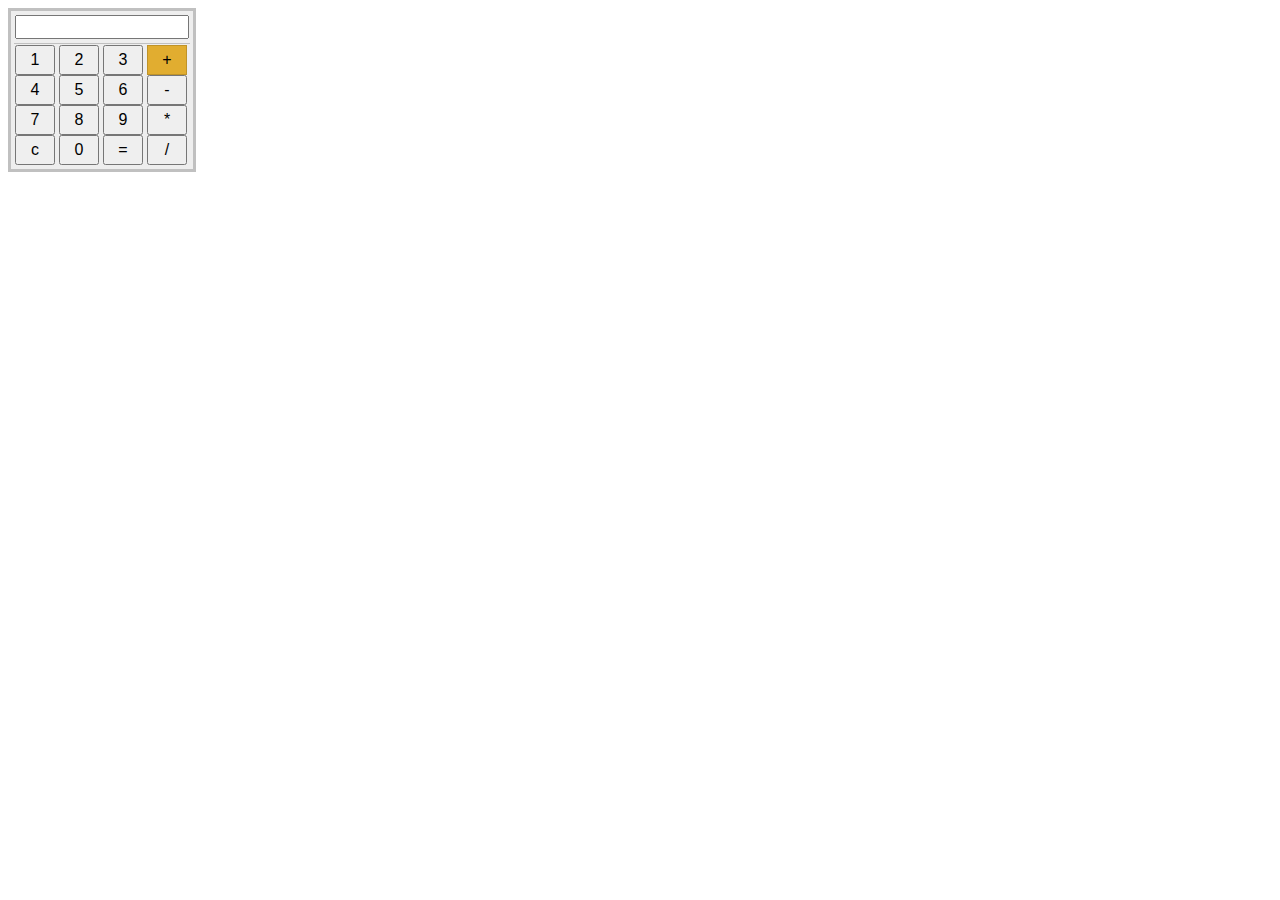
==== commit 654a390f: "calc" ====
--- a/index.html
+++ b/index.html
@@ -337,30 +337,30 @@
         <table>
             <tr>
                 <td>
-                    <input type="text" name="input" size="16" class="display">
+                    <input type="text" id="input" name="input" size="16" class="display">
                 </td>
             </tr>
             <tr>
                 <td class="buttons">
-                    <input type="button" name="one" value="1" OnClick="calc.input.value += '1'">
-                    <input type="button" name="two" value="2" OnClick="calc.input.value += '2'">
-                    <input type="button" name="three" value="3" OnClick="calc.input.value += '3'">
-                    <input type="button" name="add" value="+" OnClick="calc.input.value += '+'">
+                    <input type="button" class="button" value="1">
+                    <input type="button" class="button" value="2">
+                    <input type="button" class="button" value="3">
+                    <input type="button" class="button add" value="+">
                     <br>
-                    <input type="button" name="four" value="4" OnClick="calc.input.value += '4'">
-                    <input type="button" name="five" value="5" OnClick="calc.input.value += '5'">
-                    <input type="button" name="six" value="6" OnClick="calc.input.value += '6'">
-                    <input type="button" name="sub" value="-" OnClick="calc.input.value += '-'">
+                    <input type="button" class="button" value="4">
+                    <input type="button" class="button" value="5">
+                    <input type="button" class="button" value="6">
+                    <input type="button" class="button sub" value="-">
                     <br>
-                    <input type="button" name="seven" value="7" OnClick="calc.input.value += '7'">
-                    <input type="button" name="eight" value="8" OnClick="calc.input.value += '8'">
-                    <input type="button" name="nine" value="9" OnClick="calc.input.value += '9'">
-                    <input type="button" name="mul" value="x" OnClick="calc.input.value += '*'">
+                    <input type="button" class="button" value="7">
+                    <input type="button" class="button" value="8">
+                    <input type="button" class="button" value="9">
+                    <input type="button" class="button mult" value="*">
                     <br>
-                    <input type="button" name="clear" value="c" OnClick="calc.input.value = ''">
-                    <input type="button" name="zero" value="0" OnClick="calc.input.value += '0'">
-                    <input type="button" name="doit" value="=" OnClick="calc.input.value = eval(calc.input.value)">
-                    <input type="button" name="div"  value="/" OnClick="calc.input.value += '/'">
+                    <input type="button" class="delete" value="c">
+                    <input type="button" class="button" value="0">
+                    <input type="button" class="equal" value="=">
+                    <input type="button" class="button div" value="/">
                 </td>
             </tr>
         </table>
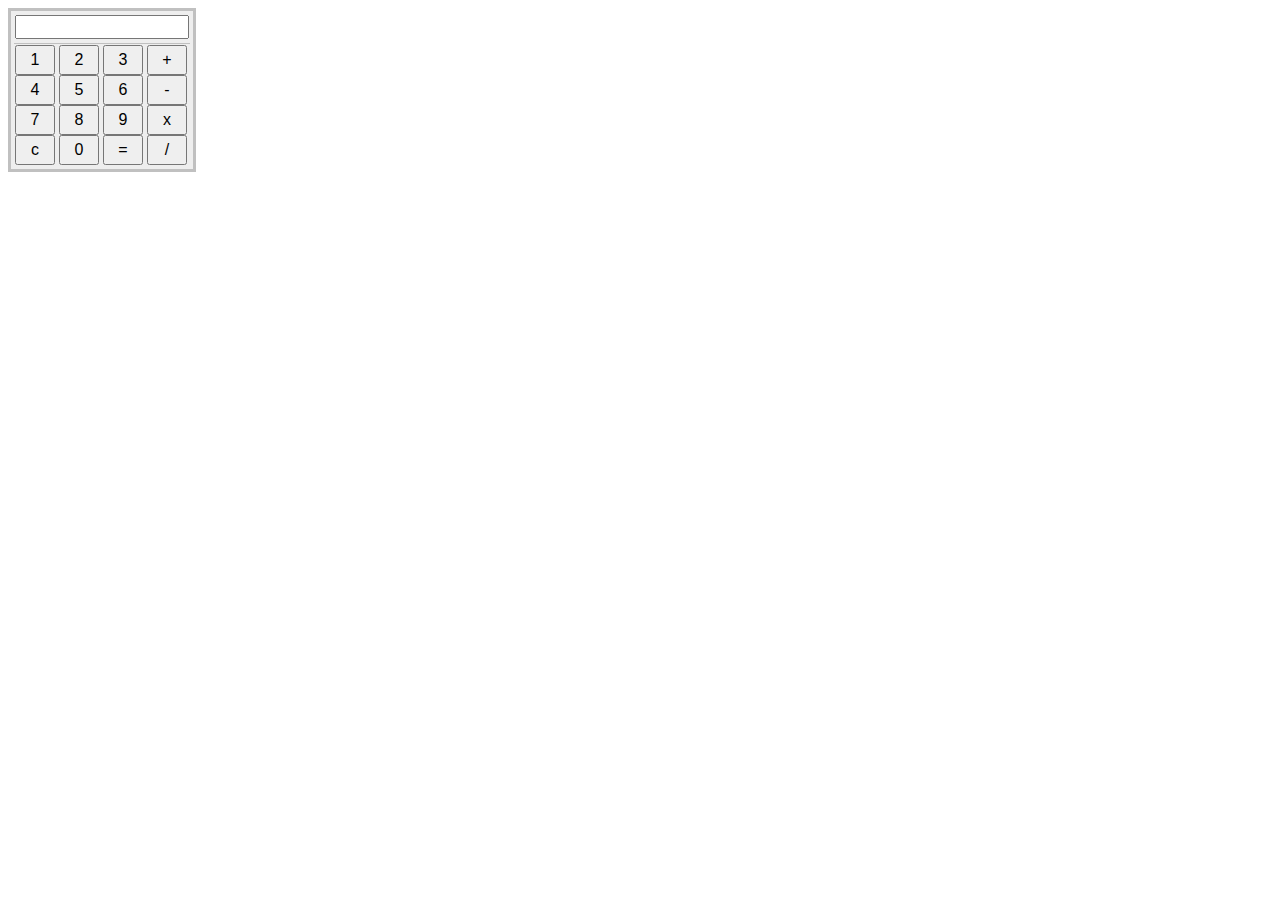
==== commit 04f6162a: "kdj" ====
--- a/index.html
+++ b/index.html
@@ -337,30 +337,30 @@
         <table>
             <tr>
                 <td>
-                    <input type="text" id="input" name="input" size="16" class="display">
+                    <input type="text" name="input" size="16" class="display">
                 </td>
             </tr>
             <tr>
                 <td class="buttons">
-                    <input type="button" class="button" value="1">
-                    <input type="button" class="button" value="2">
-                    <input type="button" class="button" value="3">
-                    <input type="button" class="button add" value="+">
+                    <input type="button" name="one" value="1" OnClick="calc.input.value += '1'">
+                    <input type="button" name="two" value="2" OnClick="calc.input.value += '2'">
+                    <input type="button" name="three" value="3" OnClick="calc.input.value += '3'">
+                    <input type="button" name="add" value="+" OnClick="calc.input.value += '+'">
                     <br>
-                    <input type="button" class="button" value="4">
-                    <input type="button" class="button" value="5">
-                    <input type="button" class="button" value="6">
-                    <input type="button" class="button sub" value="-">
+                    <input type="button" name="four" value="4" OnClick="calc.input.value += '4'">
+                    <input type="button" name="five" value="5" OnClick="calc.input.value += '5'">
+                    <input type="button" name="six" value="6" OnClick="calc.input.value += '6'">
+                    <input type="button" name="sub" value="-" OnClick="calc.input.value += '-'">
                     <br>
-                    <input type="button" class="button" value="7">
-                    <input type="button" class="button" value="8">
-                    <input type="button" class="button" value="9">
-                    <input type="button" class="button mult" value="*">
+                    <input type="button" name="seven" value="7" OnClick="calc.input.value += '7'">
+                    <input type="button" name="eight" value="8" OnClick="calc.input.value += '8'">
+                    <input type="button" name="nine" value="9" OnClick="calc.input.value += '9'">
+                    <input type="button" name="mul" value="x" OnClick="calc.input.value += '*'">
                     <br>
-                    <input type="button" class="delete" value="c">
-                    <input type="button" class="button" value="0">
-                    <input type="button" class="equal" value="=">
-                    <input type="button" class="button div" value="/">
+                    <input type="button" name="clear" value="c" OnClick="calc.input.value = ''">
+                    <input type="button" name="zero" value="0" OnClick="calc.input.value += '0'">
+                    <input type="button" name="doit" value="=" OnClick="calc.input.value = eval(calc.input.value)">
+                    <input type="button" name="div"  value="/" OnClick="calc.input.value += '/'">
                 </td>
             </tr>
         </table>
@@ -368,4 +368,4 @@
     <script src="js/jquery-3.3.1.min.js"></script>
     <script src="js/script.js"></script>
 </body>
-</html>+</html>
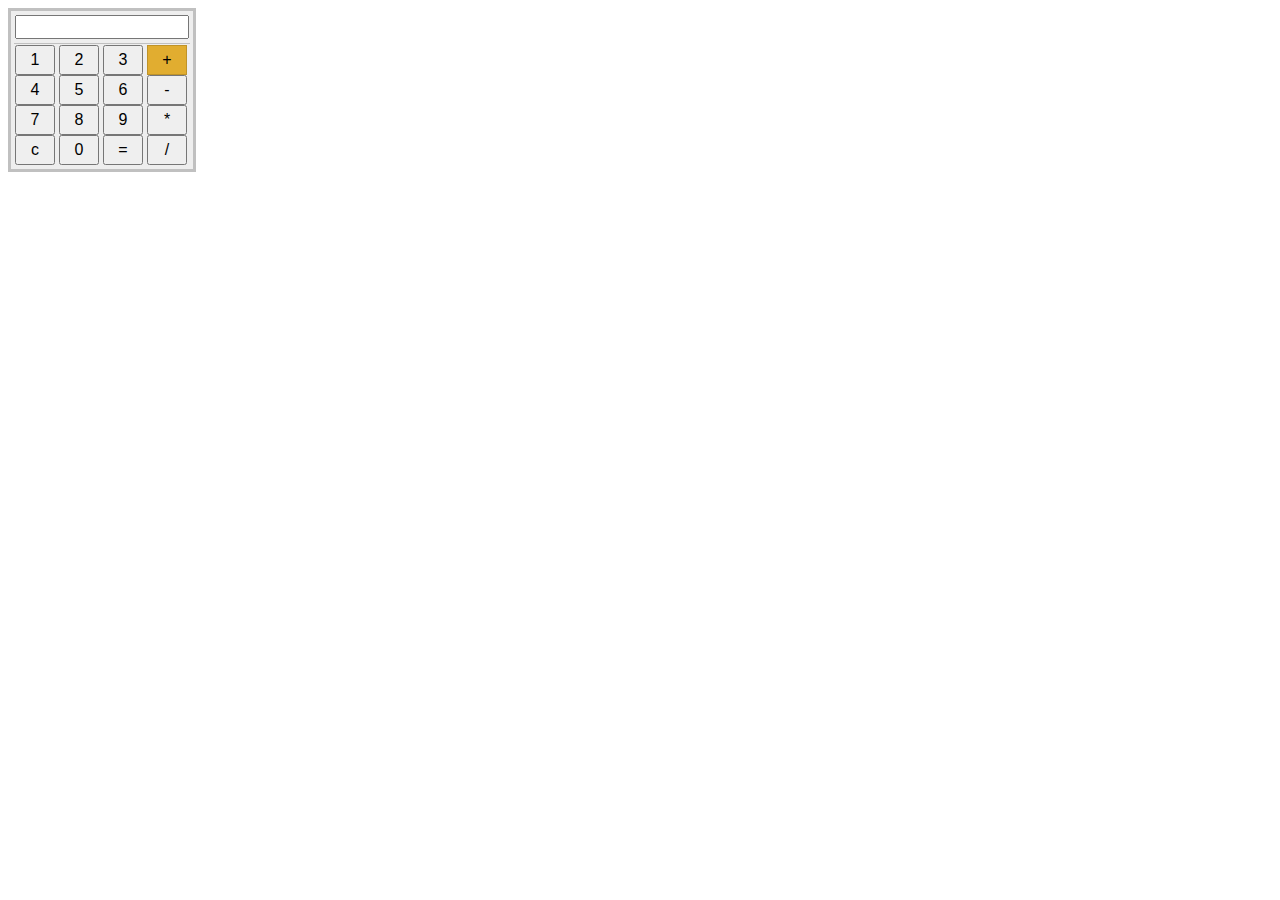
==== commit 1f0fb548: "Merge branch 'master' of https://github.com/Galimard/Pantheon" ====
--- a/index.html
+++ b/index.html
@@ -337,30 +337,30 @@
         <table>
             <tr>
                 <td>
-                    <input type="text" name="input" size="16" class="display">
+                    <input type="text" id="input" name="input" size="16" class="display">
                 </td>
             </tr>
             <tr>
                 <td class="buttons">
-                    <input type="button" name="one" value="1" OnClick="calc.input.value += '1'">
-                    <input type="button" name="two" value="2" OnClick="calc.input.value += '2'">
-                    <input type="button" name="three" value="3" OnClick="calc.input.value += '3'">
-                    <input type="button" name="add" value="+" OnClick="calc.input.value += '+'">
+                    <input type="button" class="button" value="1">
+                    <input type="button" class="button" value="2">
+                    <input type="button" class="button" value="3">
+                    <input type="button" class="button add" value="+">
                     <br>
-                    <input type="button" name="four" value="4" OnClick="calc.input.value += '4'">
-                    <input type="button" name="five" value="5" OnClick="calc.input.value += '5'">
-                    <input type="button" name="six" value="6" OnClick="calc.input.value += '6'">
-                    <input type="button" name="sub" value="-" OnClick="calc.input.value += '-'">
+                    <input type="button" class="button" value="4">
+                    <input type="button" class="button" value="5">
+                    <input type="button" class="button" value="6">
+                    <input type="button" class="button sub" value="-">
                     <br>
-                    <input type="button" name="seven" value="7" OnClick="calc.input.value += '7'">
-                    <input type="button" name="eight" value="8" OnClick="calc.input.value += '8'">
-                    <input type="button" name="nine" value="9" OnClick="calc.input.value += '9'">
-                    <input type="button" name="mul" value="x" OnClick="calc.input.value += '*'">
+                    <input type="button" class="button" value="7">
+                    <input type="button" class="button" value="8">
+                    <input type="button" class="button" value="9">
+                    <input type="button" class="button mult" value="*">
                     <br>
-                    <input type="button" name="clear" value="c" OnClick="calc.input.value = ''">
-                    <input type="button" name="zero" value="0" OnClick="calc.input.value += '0'">
-                    <input type="button" name="doit" value="=" OnClick="calc.input.value = eval(calc.input.value)">
-                    <input type="button" name="div"  value="/" OnClick="calc.input.value += '/'">
+                    <input type="button" class="delete" value="c">
+                    <input type="button" class="button" value="0">
+                    <input type="button" class="equal" value="=">
+                    <input type="button" class="button div" value="/">
                 </td>
             </tr>
         </table>
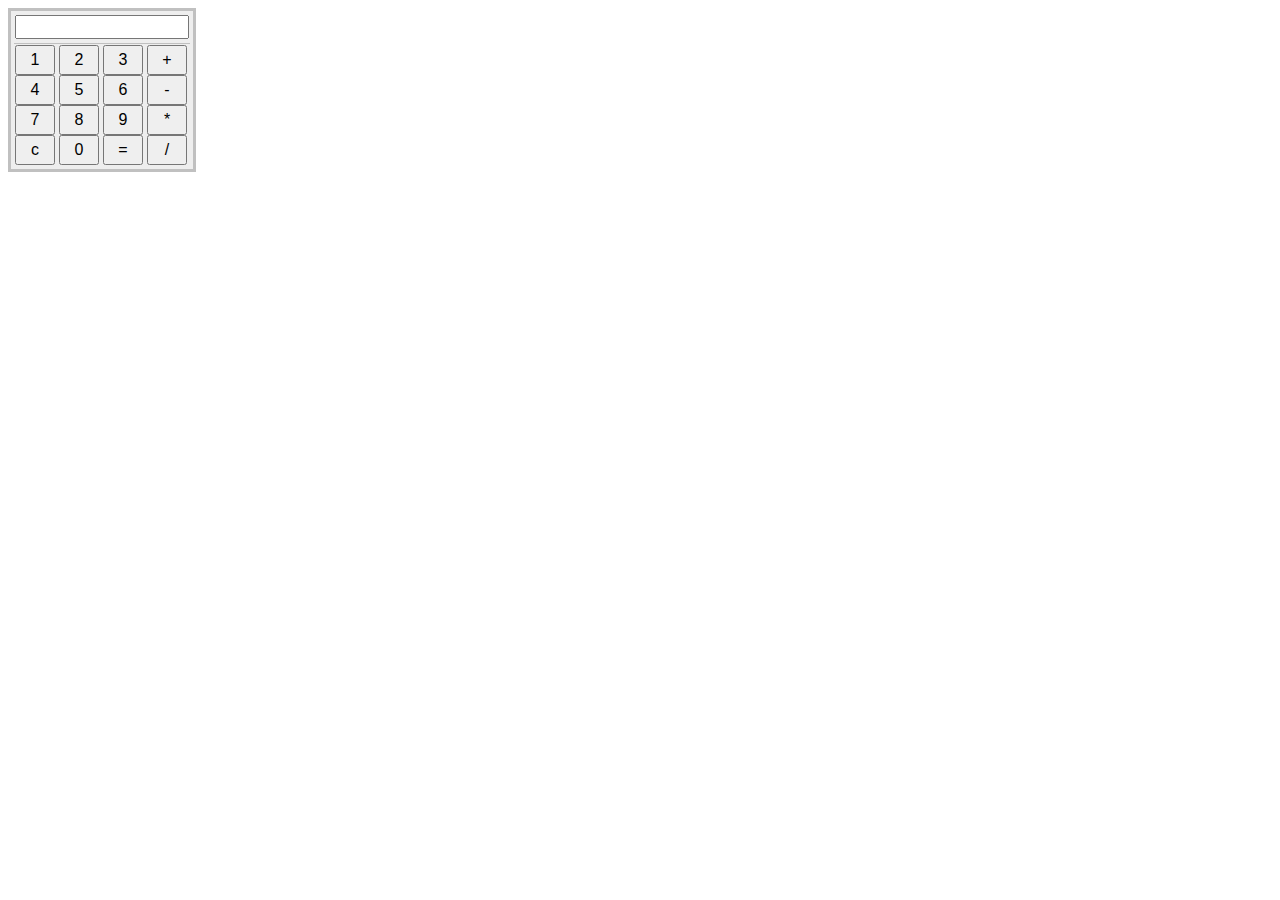
==== commit 1fb1759f: "jsd" ====
--- a/index.html
+++ b/index.html
@@ -345,22 +345,22 @@
                     <input type="button" class="button" value="1">
                     <input type="button" class="button" value="2">
                     <input type="button" class="button" value="3">
-                    <input type="button" class="button add" value="+">
+                    <input type="button" class="button oper add" value="+">
                     <br>
                     <input type="button" class="button" value="4">
                     <input type="button" class="button" value="5">
                     <input type="button" class="button" value="6">
-                    <input type="button" class="button sub" value="-">
+                    <input type="button" class="button oper sub" value="-">
                     <br>
                     <input type="button" class="button" value="7">
                     <input type="button" class="button" value="8">
                     <input type="button" class="button" value="9">
-                    <input type="button" class="button mult" value="*">
+                    <input type="button" class="button oper mult" value="*">
                     <br>
                     <input type="button" class="delete" value="c">
                     <input type="button" class="button" value="0">
                     <input type="button" class="equal" value="=">
-                    <input type="button" class="button div" value="/">
+                    <input type="button" class="button oper div" value="/">
                 </td>
             </tr>
         </table>
--- a/css/lib.css
+++ b/css/lib.css
@@ -3197,9 +3197,9 @@
 }
 
 .add {
-    height: 30px;
-    background: #E1AD30;
-    border: 1px solid #BF9329;
+    /*height: 30px;*/
+    /*background: #E1AD30;*/
+    /*border: 1px solid #BF9329;*/
 }
 
 .add:hover {
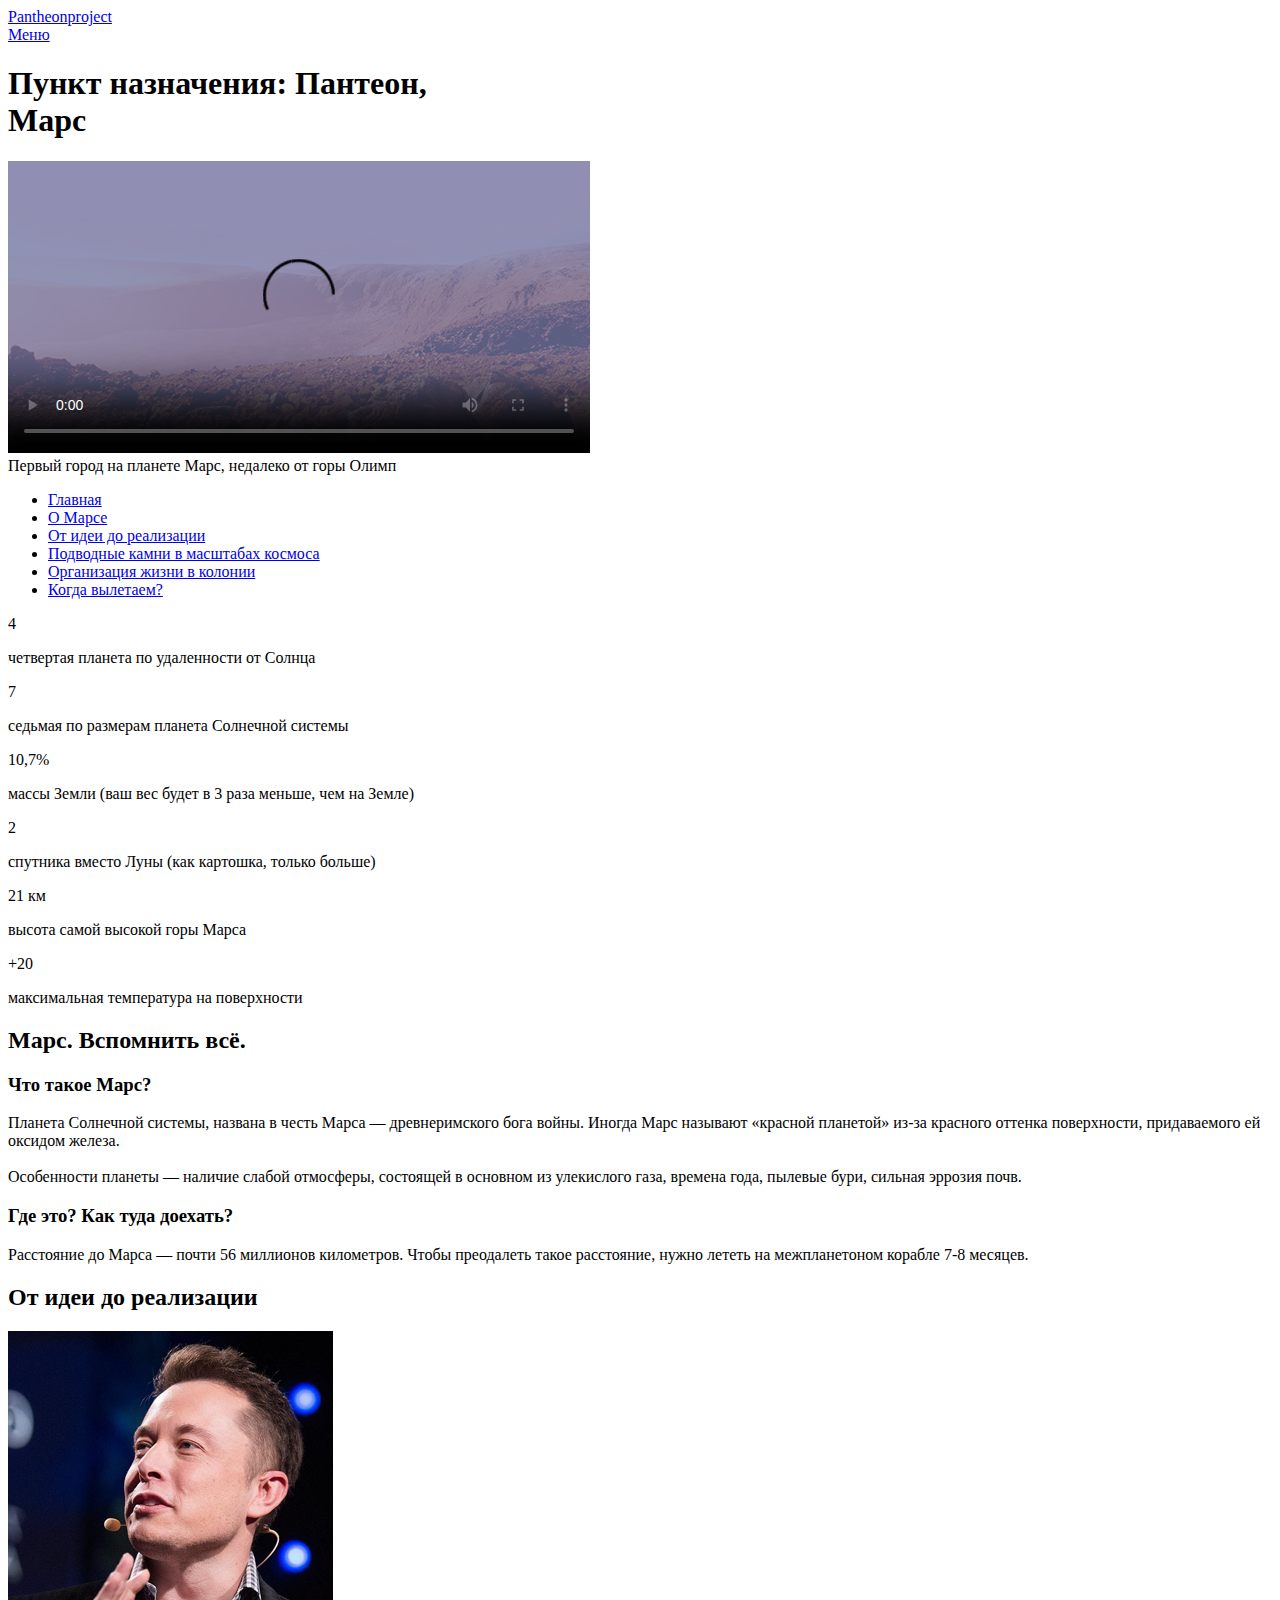
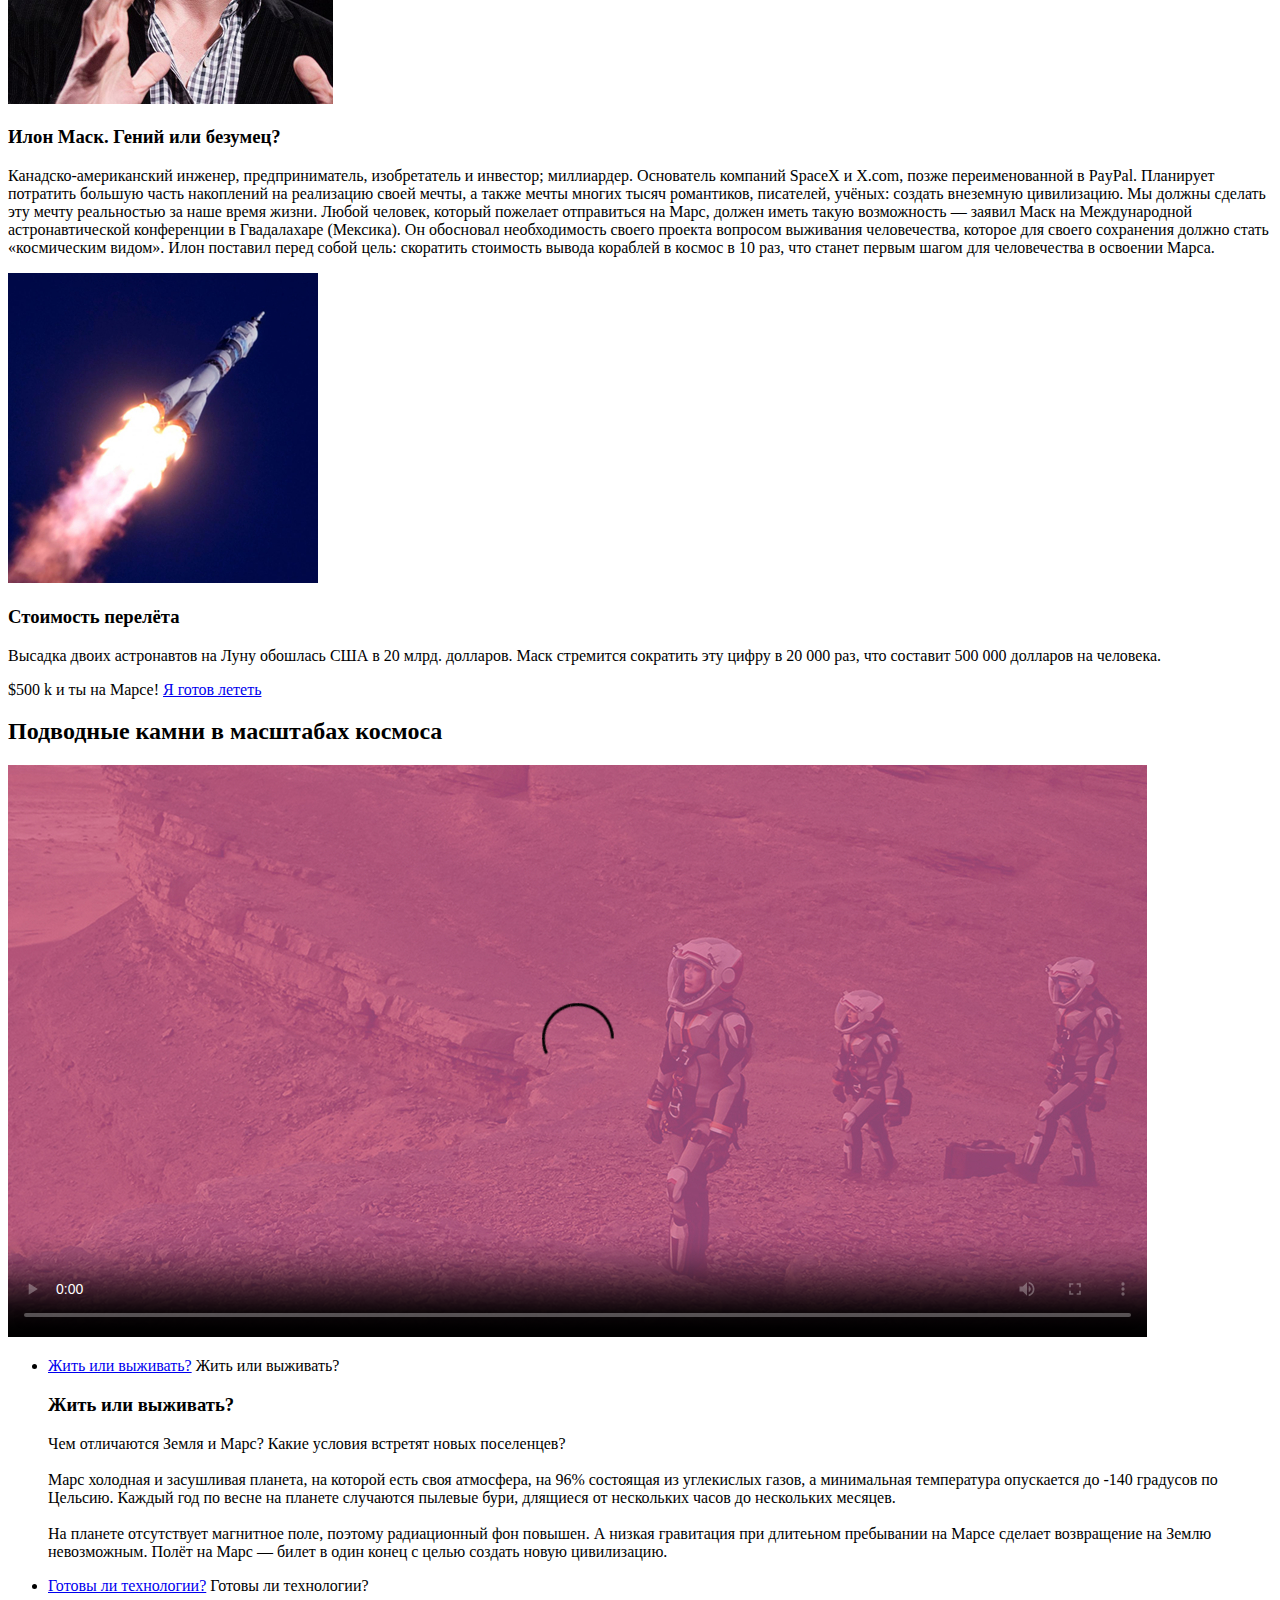
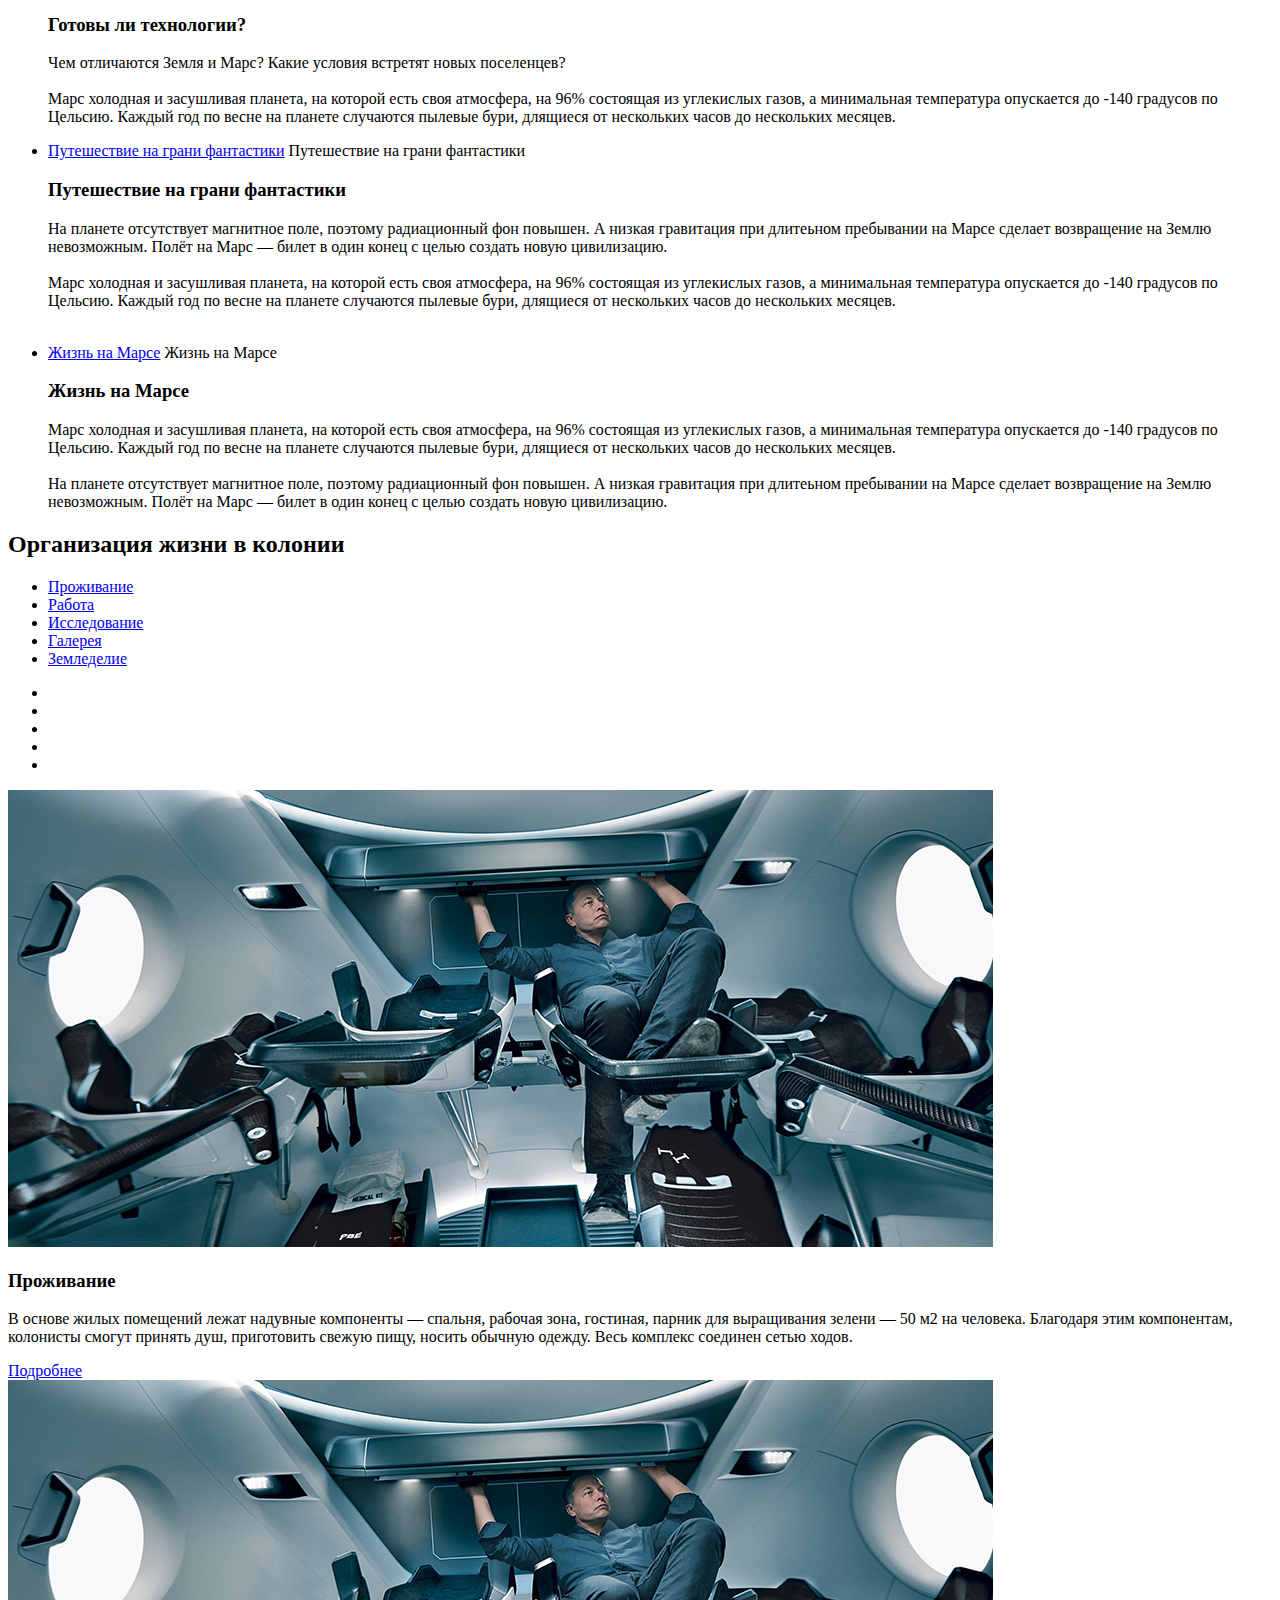
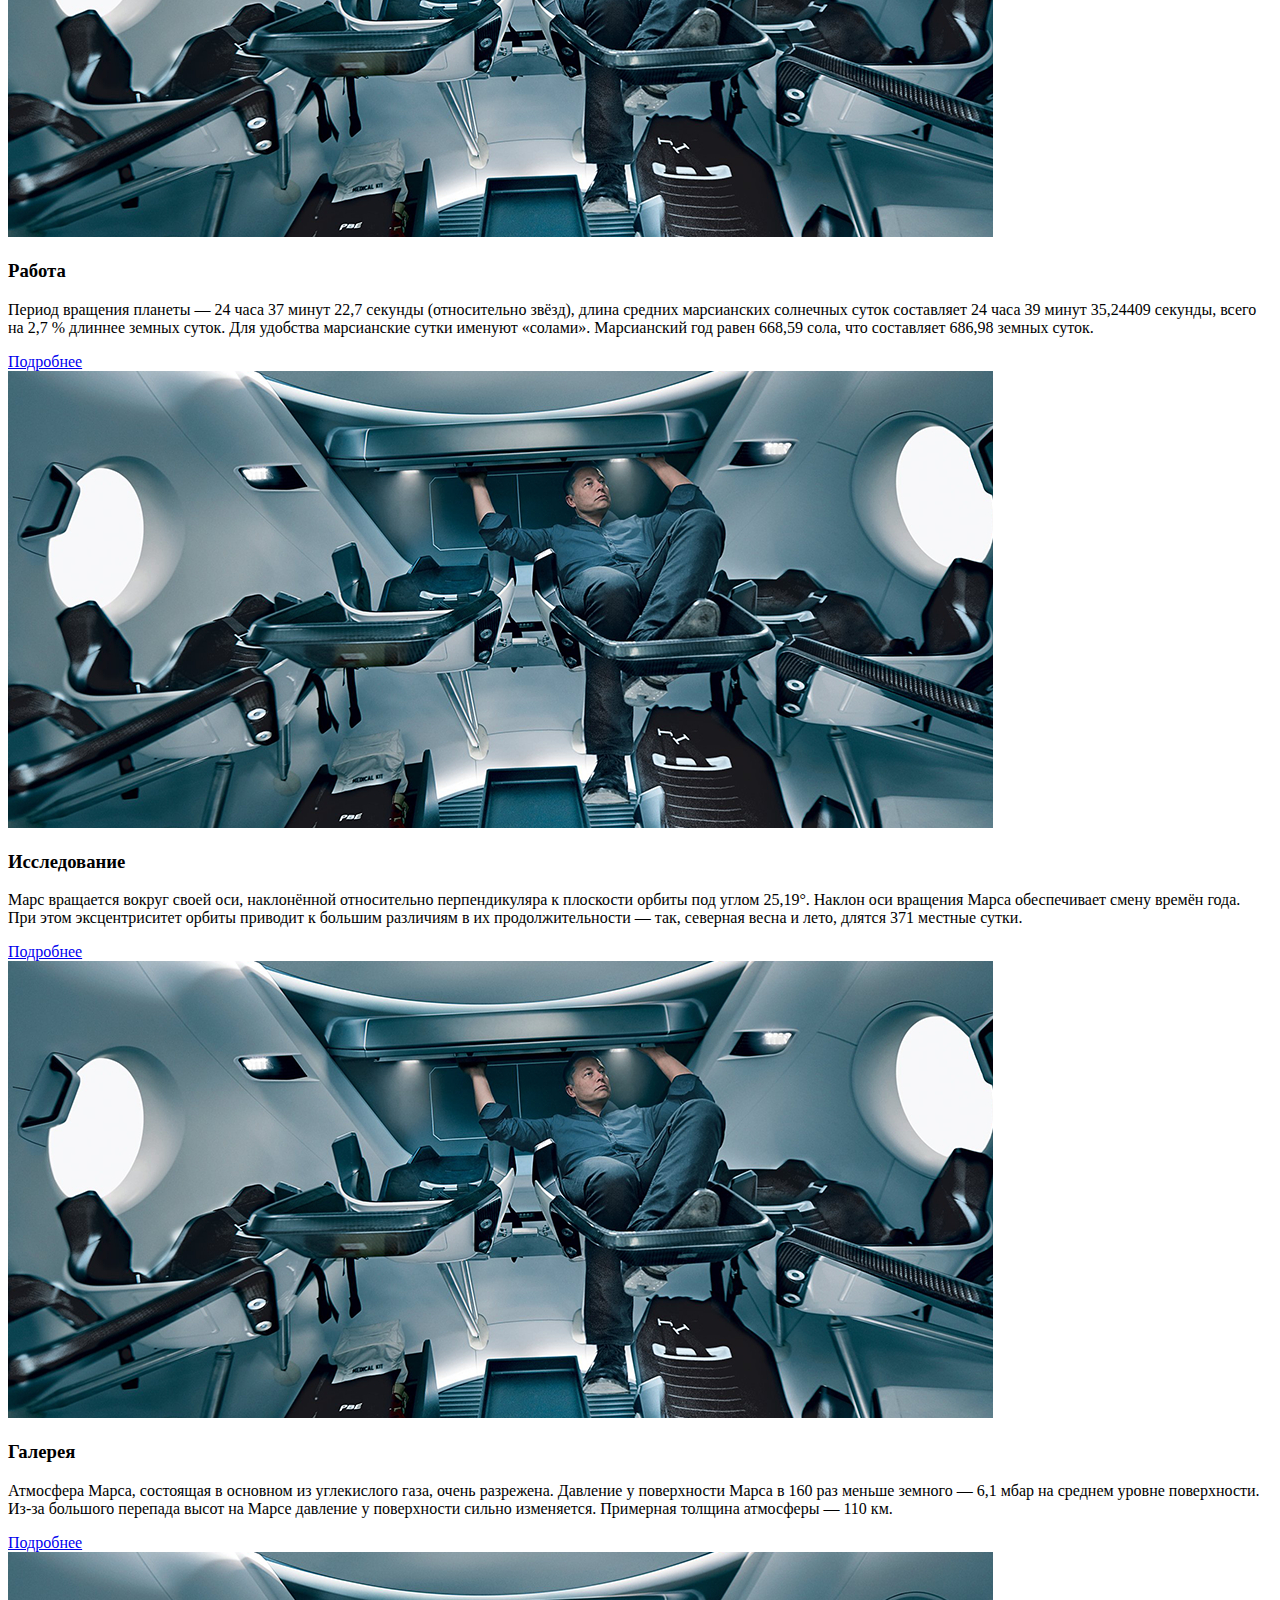
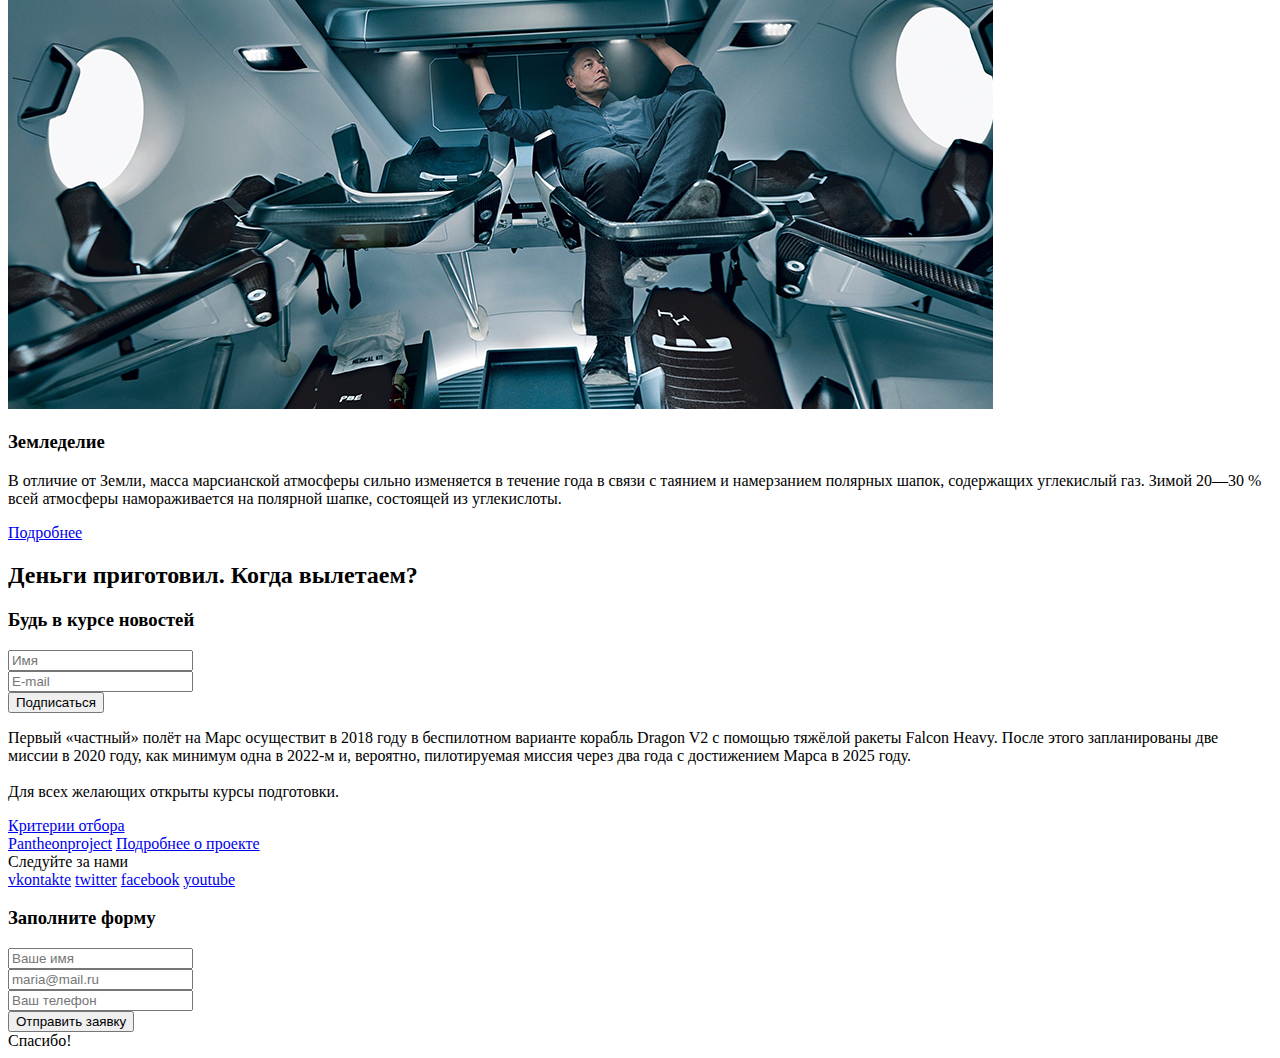
==== commit c95319c5: "fix" ====
--- a/index.html
+++ b/index.html
@@ -6,365 +6,321 @@
     <link rel="stylesheet" href="css/lib.css">
 </head>
 <body>
-    <!--<div class="template-shadow">-->
-        <!--<header id="header" class="header">-->
-            <!--<a href="index.html" class="header-logo">Pantheon<span class="header-logo__span">project</span></a>-->
-            <!--<div class="header-menu-block">-->
-                <!--<a href="#" class="header-menu-block__link js-burger"><span class="header-menu-block__span">Меню</span>-->
-                    <!--<span class="header-burger">-->
-                        <!--<span class="header-burger__line js-line-main"></span>-->
-                        <!--<span class="header-burger__line js-line-middle"></span>-->
-                        <!--<span class="header-burger__line js-line-main"></span>-->
-                    <!--</span>-->
-                <!--</a>-->
+    <div class="template-shadow">
+        <header id="header" class="header">
+            <a href="index.html" class="header-logo">Pantheon<span class="header-logo__span">project</span></a>
+            <div class="header-menu-block">
+                <a href="#" class="header-menu-block__link js-burger"><span class="header-menu-block__span">Меню</span>
+                    <span class="header-burger">
+                        <span class="header-burger__line js-line-main"></span>
+                        <span class="header-burger__line js-line-middle"></span>
+                        <span class="header-burger__line js-line-main"></span>
+                    </span>
+                </a>
+            </div>
+            <div class="header-main">
+                <h1 class="header-main-title"><span class="header-main-title__thin">Пункт назначения:</span> Пантеон,<br><span class="header-main-title__bold">Марс</span></h1>
+                <div class="header-video">
+                    <div class="header-video-block">
+                        <video id="my-video-display" controls poster="images/video.jpg">
+                            <source src="https://www.youtube.com/watch?v=TnY23KEkZPY" type="video/youtube" />
+                        </video>
+                    </div>
+                    <span class="header-video__text">Первый город на планете Марс, недалеко от горы Олимп</span>
+                </div>
+            </div>
+            <a href="#about-mars" class="header-button js-header-button"></a>
+        </header>
+        <div class="header-menu js-menu">
+            <nav>
+                <ul>
+                    <li class="header-menu__item js-menu-item"><a href="#header" class="header-menu__link">Главная</a></li>
+                    <li class="header-menu__item js-menu-item"><a href="#about-mars" class="header-menu__link">О Марсе</a></li>
+                    <li class="header-menu__item js-menu-item"><a href="#realization" class="header-menu__link">От идеи до реализации</a></li>
+                    <li class="header-menu__item js-menu-item"><a href="#video" class="header-menu__link">Подводные камни в масштабах космоса</a></li>
+                    <li class="header-menu__item js-menu-item"><a href="#life" class="header-menu__link">Организация жизни в колонии</a></li>
+                    <li class="header-menu__item js-menu-item"><a href="#footer" class="header-menu__link">Когда вылетаем?</a></li>
+                </ul>
+            </nav>
+        </div>
+        <div class="tizers js-scroll">
+                <div class="tizers-item wow fadeInLeftBig">
+                    <div class="tizers-item__number">4</div>
+                    <p class="tizers-item__text">четвертая планета по удаленности от Солнца</p>
+                </div>
+                <div class="tizers-item wow fadeInLeftBig">
+                    <div class="tizers-item__number">7</div>
+                    <p class="tizers-item__text">седьмая по размерам планета Солнечной системы</p>
+                </div>
+                <div class="tizers-item wow fadeInLeftBig">
+                    <div class="tizers-item__number">10,7%</div>
+                    <p class="tizers-item__text">массы Земли (ваш вес будет в 3 раза меньшe, чем на Земле)</p>
+                </div>
+                <div class="tizers-item wow fadeInLeftBig">
+                    <div class="tizers-item__number">2</div>
+                    <p class="tizers-item__text">спутника вместо Луны (как картошка, только больше)</p>
+                </div>
+                <div class="tizers-item wow fadeInLeftBig">
+                    <div class="tizers-item__number">21 км</div>
+                    <p class="tizers-item__text">высота самой высокой горы Марса</p>
+                </div>
+                <div class="tizers-item wow fadeInLeftBig">
+                    <div class="tizers-item__number">+20</div>
+                    <p class="tizers-item__text">максимальная температура на поверхности</p>
+                </div>
+            </div>
+        <div id="about-mars" class="about-mars">
+            <h2 class="about-mars-title title">Марс. Вспомнить всё.</h2>
+            <div class="about-mars-block">
+                <h3 class="about-mars-block__title">Что такое Марс?</h3>
+                <p class="about-mars-block__text">Планета Солнечной системы, названа в честь Марса — древнеримского бога войны. Иногда Марс называют «красной планетой» из-за красного оттенка поверхности, придаваемого ей оксидом железа.<br><br>
+                    Особенности планеты — наличие слабой отмосферы, состоящей в основном из улекислого газа, времена года, пылевые бури, сильная эррозия почв. </p>
+            </div>
+            <div class="about-mars-block">
+                <h3 class="about-mars-block__title">Где это? Как туда доехать?</h3>
+                <p class="about-mars-block__text">Расстояние до Марса — почти 56 миллионов километров.
+                    Чтобы преодалеть такое расстояние, нужно лететь
+                    на межпланетоном корабле 7-8 месяцев.</p>
+            </div>
+            <!--<div class="about-mars-animation">-->
+                <!--<div class="about-mars-animation__earth"></div>-->
+                <!--<div class="about-mars-animation__rocket"></div>-->
+                <!--<div class="about-mars-animation__mars"></div>-->
             <!--</div>-->
-            <!--<div class="header-main">-->
-                <!--<h1 class="header-main-title"><span class="header-main-title__thin">Пункт назначения:</span> Пантеон,<br><span class="header-main-title__bold">Марс</span></h1>-->
-                <!--<div class="header-video">-->
-                    <!--<div class="header-video-block">-->
-                        <!--<video id="my-video-display" controls poster="images/video.jpg">-->
-                            <!--<source src="https://www.youtube.com/watch?v=TnY23KEkZPY" type="video/youtube" />-->
-                        <!--</video>-->
-                    <!--</div>-->
-                    <!--<span class="header-video__text">Первый город на планете Марс, недалеко от горы Олимп</span>-->
-                <!--</div>-->
-            <!--</div>-->
-            <!--<a href="#about-mars" class="header-button js-header-button"></a>-->
-        <!--</header>-->
-        <!--<div class="header-menu js-menu">-->
-            <!--<nav>-->
-                <!--<ul>-->
-                    <!--<li class="header-menu__item js-menu-item"><a href="#header" class="header-menu__link">Главная</a></li>-->
-                    <!--<li class="header-menu__item js-menu-item"><a href="#about-mars" class="header-menu__link">О Марсе</a></li>-->
-                    <!--<li class="header-menu__item js-menu-item"><a href="#realization" class="header-menu__link">От идеи до реализации</a></li>-->
-                    <!--<li class="header-menu__item js-menu-item"><a href="#video" class="header-menu__link">Подводные камни в масштабах космоса</a></li>-->
-                    <!--<li class="header-menu__item js-menu-item"><a href="#life" class="header-menu__link">Организация жизни в колонии</a></li>-->
-                    <!--<li class="header-menu__item js-menu-item"><a href="#footer" class="header-menu__link">Когда вылетаем?</a></li>-->
-                <!--</ul>-->
-            <!--</nav>-->
-        <!--</div>-->
-        <!--<div class="tizers js-scroll">-->
-                <!--<div class="tizers-item wow fadeInLeftBig">-->
-                    <!--<div class="tizers-item__number">4</div>-->
-                    <!--<p class="tizers-item__text">четвертая планета по удаленности от Солнца</p>-->
-                <!--</div>-->
-                <!--<div class="tizers-item wow fadeInLeftBig">-->
-                    <!--<div class="tizers-item__number">7</div>-->
-                    <!--<p class="tizers-item__text">седьмая по размерам планета Солнечной системы</p>-->
-                <!--</div>-->
-                <!--<div class="tizers-item wow fadeInLeftBig">-->
-                    <!--<div class="tizers-item__number">10,7%</div>-->
-                    <!--<p class="tizers-item__text">массы Земли (ваш вес будет в 3 раза меньшe, чем на Земле)</p>-->
-                <!--</div>-->
-                <!--<div class="tizers-item wow fadeInLeftBig">-->
-                    <!--<div class="tizers-item__number">2</div>-->
-                    <!--<p class="tizers-item__text">спутника вместо Луны (как картошка, только больше)</p>-->
-                <!--</div>-->
-                <!--<div class="tizers-item wow fadeInLeftBig">-->
-                    <!--<div class="tizers-item__number">21 км</div>-->
-                    <!--<p class="tizers-item__text">высота самой высокой горы Марса</p>-->
-                <!--</div>-->
-                <!--<div class="tizers-item wow fadeInLeftBig">-->
-                    <!--<div class="tizers-item__number">+20</div>-->
-                    <!--<p class="tizers-item__text">максимальная температура на поверхности</p>-->
-                <!--</div>-->
-            <!--</div>-->
-        <!--<div id="about-mars" class="about-mars">-->
-            <!--<h2 class="about-mars-title title">Марс. Вспомнить всё.</h2>-->
-            <!--<div class="about-mars-block">-->
-                <!--<h3 class="about-mars-block__title">Что такое Марс?</h3>-->
-                <!--<p class="about-mars-block__text">Планета Солнечной системы, названа в честь Марса — древнеримского бога войны. Иногда Марс называют «красной планетой» из-за красного оттенка поверхности, придаваемого ей оксидом железа.<br><br>-->
-                    <!--Особенности планеты — наличие слабой отмосферы, состоящей в основном из улекислого газа, времена года, пылевые бури, сильная эррозия почв. </p>-->
-            <!--</div>-->
-            <!--<div class="about-mars-block">-->
-                <!--<h3 class="about-mars-block__title">Где это? Как туда доехать?</h3>-->
-                <!--<p class="about-mars-block__text">Расстояние до Марса — почти 56 миллионов километров.-->
-                    <!--Чтобы преодалеть такое расстояние, нужно лететь-->
-                    <!--на межпланетоном корабле 7-8 месяцев.</p>-->
-            <!--</div>-->
-            <!--&lt;!&ndash;<div class="about-mars-animation">&ndash;&gt;-->
-                <!--&lt;!&ndash;<div class="about-mars-animation__earth"></div>&ndash;&gt;-->
-                <!--&lt;!&ndash;<div class="about-mars-animation__rocket"></div>&ndash;&gt;-->
-                <!--&lt;!&ndash;<div class="about-mars-animation__mars"></div>&ndash;&gt;-->
-            <!--&lt;!&ndash;</div>&ndash;&gt;-->
-        <!--</div>-->
-        <!--<div id="realization" class="realization">-->
-            <!--<h2 class="realization-title title">От идеи до реализации</h2>-->
-            <!--<div class="realization-main">-->
-                <!--<div class="realization-main__img">-->
-                    <!--<img src="images/elon1.jpg" alt="elon">-->
-                <!--</div>-->
-                <!--<div class="realization-main-text">-->
-                    <!--<h3 class="realization-main-text__title">Илон Маск. Гений или безумец?</h3>-->
-                    <!--<p class="realization-main-text__text">-->
-                        <!--Канадско-американский инженер, предприниматель, изобретатель и инвестор; миллиардер. Основатель компаний SpaceX и X.com, позже переименованной в PayPal. Планирует потратить большую часть накоплений на реализацию своей мечты, а также мечты многих тысяч романтиков, писателей, учёных: создать внеземную цивилизацию.-->
-                        <!--<span class="realization-main-text__span">Мы должны сделать эту мечту реальностью за наше время жизни. Любой человек,-->
-<!--который пожелает отправиться на Марс, должен иметь такую возможность</span>-->
-                        <!--— заявил Маск на Международной астронавтической конференции в Гвадалахаре (Мексика). Он обосновал необходимость своего проекта вопросом выживания человечества, которое для своего сохранения должно стать «космическим видом».-->
-                        <!--Илон поставил перед собой цель: скоратить стоимость вывода кораблей-->
-                        <!--в космос в 10 раз, что станет первым шагом для человечества в освоении Марса.-->
-                    <!--</p>-->
-                <!--</div>-->
-            <!--</div>-->
-            <!--<div class="realization-fly">-->
-                <!--<img src="images/img.jpg" alt="rocket" class="realization-fly__img">-->
-                <!--<div class="realization-fly-block">-->
-                    <!--<h3 class="realization-fly-block__title">Стоимость перелёта</h3>-->
-                    <!--<p class="realization-fly-block__text">Высадка двоих астронавтов на Луну обошлась США в 20 млрд. долларов. Маск стремится сократить эту цифру в 20 000 раз, что составит <span>500 000 долларов</span> на человека.</p>-->
-                    <!--<div class="realization-fly-cost">-->
-                        <!--<span class="realization-fly-cost__price">$500 k</span>-->
-                        <!--<span class="realization-fly-cost__text">и ты на Марсе!</span>-->
-                        <!--<a href="#js-modal-form" class="realization-fly-cost__btn js-show-modal">Я готов лететь</a>-->
-                    <!--</div>-->
-                <!--</div>-->
-            <!--</div>-->
-        <!--</div>-->
-        <!--<div id="video" class="video">-->
-            <!--<h2 class="video-title title">Подводные камни в масштабах космоса</h2>-->
-            <!--<div class="video-block">-->
-                <!--<video id="my-video-display2" controls poster="images/video2.jpg">-->
-                    <!--<source src="https://www.youtube.com/watch?v=TnY23KEkZPY" type="video/youtube" />-->
-                <!--</video>-->
-            <!--</div>-->
-            <!--<div class="video-tabs">-->
-                <!--<ul class="tabs-list">-->
-                    <!--<li class="tabs-list__item">-->
-                        <!--<a href="#" class="tabs-list__title tabs-list__acc js-title">Жить или выживать?</a>-->
-                        <!--<label class="tabs-list__title tabs-list__radio tabs-list__title&#45;&#45;active">Жить или выживать?</label>-->
-                        <!--<div class="tabs-list-content tabs-list-content&#45;&#45;active">-->
-                            <!--<h3 class="tabs-list-content__title">Жить или выживать?</h3>-->
-                            <!--<p class="tabs-list-content__text">Чем отличаются Земля и Марс? Какие условия встретят новых поселенцев?<br><br>-->
-                                <!--Марс холодная и засушливая планета, на которой есть своя атмосфера, на 96% состоящая из углекислых газов, а минимальная температура опускается до -140 градусов по Цельсию. Каждый год-->
-                                <!--по весне на планете случаются пылевые бури, длящиеся от нескольких часов до нескольких месяцев.-->
-                                <!--<br><br>-->
-                                <!--На планете отсутствует магнитное поле, поэтому радиационный фон повышен. А низкая гравитация-->
-                                <!--при длитеьном пребывании на Марсе сделает возвращение на Землю невозможным. Полёт на Марс — билет в один конец с целью создать новую цивилизацию.</p>-->
-                        <!--</div>-->
-                    <!--</li>-->
-                    <!--<li class="tabs-list__item">-->
-                        <!--<a href="#" class="tabs-list__title tabs-list__acc js-title">Готовы ли технологии?</a>-->
-                        <!--<label class="tabs-list__title tabs-list__radio">Готовы ли технологии?</label>-->
-                        <!--<div class="tabs-list-content">-->
-                            <!--<h3 class="tabs-list-content__title">Готовы ли технологии?</h3>-->
-                            <!--<p class="tabs-list-content__text">Чем отличаются Земля и Марс? Какие условия встретят новых поселенцев?<br><br>-->
-                                <!--Марс холодная и засушливая планета, на которой есть своя атмосфера, на 96% состоящая из углекислых газов, а минимальная температура опускается до -140 градусов по Цельсию. Каждый год-->
-                                <!--по весне на планете случаются пылевые бури, длящиеся от нескольких часов до нескольких месяцев.-->
-                                <!--</p>-->
-                        <!--</div>-->
-                    <!--</li>-->
-                    <!--<li class="tabs-list__item">-->
-                        <!--<a href="#" class="tabs-list__title tabs-list__acc js-title">Путешествие на грани фантастики</a>-->
-                        <!--<label class="tabs-list__title tabs-list__radio">Путешествие на грани фантастики</label>-->
-                        <!--<div class="tabs-list-content">-->
-                            <!--<h3 class="tabs-list-content__title">Путешествие на грани фантастики</h3>-->
-                            <!--<p class="tabs-list-content__text">На планете отсутствует магнитное поле, поэтому радиационный фон повышен. А низкая гравитация-->
-                                <!--при длитеьном пребывании на Марсе сделает возвращение на Землю невозможным. Полёт на Марс — билет в один конец с целью создать новую цивилизацию.<br><br>-->
-                                <!--Марс холодная и засушливая планета, на которой есть своя атмосфера, на 96% состоящая из углекислых газов, а минимальная температура опускается до -140 градусов по Цельсию. Каждый год-->
-                                <!--по весне на планете случаются пылевые бури, длящиеся от нескольких часов до нескольких месяцев.-->
-                                <!--<br><br>-->
-                                <!--</p>-->
-                        <!--</div>-->
-                    <!--</li>-->
-                    <!--<li class="tabs-list__item">-->
-                        <!--<a href="#" class="tabs-list__title tabs-list__acc js-title">Жизнь на Марсе</a>-->
-                        <!--<label class="tabs-list__title tabs-list__radio">Жизнь на Марсе</label>-->
-                        <!--<div class="tabs-list-content">-->
-                            <!--<h3 class="tabs-list-content__title">Жизнь на Марсе</h3>-->
-                            <!--<p class="tabs-list-content__text">Марс холодная и засушливая планета, на которой есть своя атмосфера, на 96% состоящая из углекислых газов, а минимальная температура опускается до -140 градусов по Цельсию. Каждый год-->
-                                <!--по весне на планете случаются пылевые бури, длящиеся от нескольких часов до нескольких месяцев.-->
-                                <!--<br><br>-->
-                                <!--На планете отсутствует магнитное поле, поэтому радиационный фон повышен. А низкая гравитация-->
-                                <!--при длитеьном пребывании на Марсе сделает возвращение на Землю невозможным. Полёт на Марс — билет в один конец с целью создать новую цивилизацию.</p>-->
-                        <!--</div>-->
-                    <!--</li>-->
-                <!--</ul>-->
-            <!--</div>-->
-        <!--</div>-->
-        <!--<div id="life" class="life">-->
-            <!--<h2 class="life-title title">Организация жизни в колонии</h2>-->
-            <!--<div class="life-tabs">-->
-                <!--<div class="life-tabs-outer-list">-->
-                    <!--<ul class="life-tabs-list">-->
-                    <!--<li class="life-tabs-list__item life-tabs-list__item&#45;&#45;active">-->
-                        <!--<span class="life-tabs-list__icon life-tabs-list__live"></span>-->
-                        <!--<a href="#" class="life-tabs-list__link  life-tabs-list__link&#45;&#45;active">Проживание</a>-->
-                    <!--</li>-->
-                    <!--<li class="life-tabs-list__item">-->
-                        <!--<span class="life-tabs-list__icon life-tabs-list__work"></span>-->
-                        <!--<a href="#" class="life-tabs-list__link ">Работа</a>-->
-                    <!--</li>-->
-                    <!--<li class="life-tabs-list__item">-->
-                        <!--<span class="life-tabs-list__icon life-tabs-list__search"></span>-->
-                        <!--<a href="#" class="life-tabs-list__link ">Исследование</a>-->
-                    <!--</li>-->
-                    <!--<li class="life-tabs-list__item">-->
-                        <!--<span class="life-tabs-list__icon life-tabs-list__photo"></span>-->
-                        <!--<a href="#" class="life-tabs-list__link ">Галерея</a>-->
-                    <!--</li>-->
-                    <!--<li class="life-tabs-list__item">-->
-                        <!--<span class="life-tabs-list__icon life-tabs-list__agric"></span>-->
-                        <!--<a href="#" class="life-tabs-list__link ">Земледелие</a>-->
-                    <!--</li>-->
-                <!--</ul>-->
-                    <!--<ul class="life-tabs-controls">-->
-                    <!--<li class="life-tabs-controls__item life-tabs-controls__item&#45;&#45;active"></li>-->
-                    <!--<li class="life-tabs-controls__item"></li>-->
-                    <!--<li class="life-tabs-controls__item"></li>-->
-                    <!--<li class="life-tabs-controls__item"></li>-->
-                    <!--<li class="life-tabs-controls__item"></li>-->
-                <!--</ul>-->
-                <!--</div>-->
-                <!--<div class="life-tabs-block">-->
-                    <!--<div class="life-tabs-block__item life-tabs-block__live life-tabs-block__item&#45;&#45;active">-->
-                        <!--<div class="life-tabs-block__img-wrap">-->
-                            <!--<img src="images/elon2.jpg" alt="elon-mask">-->
-                        <!--</div>-->
-                        <!--<h3 class="life-tabs-block__title">Проживание</h3>-->
-                        <!--<p class="life-tabs-block__text">В основе жилых помещений лежат надувные компоненты — спальня, рабочая зона, гостиная, парник для выращивания зелени — 50 м2 на человека. Благодаря этим компонентам, колонисты смогут принять душ, приготовить свежую пищу, носить обычную одежду. Весь комплекс соединен сетью ходов.</p>-->
-                        <!--<div class="life-tabs-block__btn"><a href="#">Подробнее</a></div>-->
-                    <!--</div>-->
-                    <!--<div class="life-tabs-block__item life-tabs-block__work">-->
-                        <!--<div class="life-tabs-block__img-wrap">-->
-                            <!--<img src="images/elon2.jpg" alt="elon-mask">-->
-                        <!--</div>-->
-                        <!--<h3 class="life-tabs-block__title">Работа</h3>-->
-                        <!--<p class="life-tabs-block__text">Период вращения планеты — 24 часа 37 минут 22,7 секунды (относительно звёзд), длина средних марсианских солнечных суток составляет 24 часа 39 минут 35,24409 секунды, всего на 2,7 % длиннее земных суток. Для удобства марсианские сутки именуют «солами». Марсианский год равен 668,59 сола, что составляет 686,98 земных суток.</p>-->
-                        <!--<div class="life-tabs-block__btn"><a href="#">Подробнее</a></div>-->
-                    <!--</div>-->
-                    <!--<div class="life-tabs-block__item life-tabs-block__search">-->
-                        <!--<div class="life-tabs-block__img-wrap">-->
-                            <!--<img src="images/elon2.jpg" alt="elon-mask">-->
-                        <!--</div>-->
-                        <!--<h3 class="life-tabs-block__title">Исследование</h3>-->
-                        <!--<p class="life-tabs-block__text">Марс вращается вокруг своей оси, наклонённой относительно перпендикуляра к плоскости орбиты под углом 25,19°. Наклон оси вращения Марса обеспечивает смену времён года. При этом эксцентриситет орбиты приводит к большим различиям в их продолжительности — так, северная весна и лето, длятся 371 местные сутки.</p>-->
-                        <!--<div class="life-tabs-block__btn"><a href="#">Подробнее</a></div>-->
-                    <!--</div>-->
-                    <!--<div class="life-tabs-block__item life-tabs-block__photo">-->
-                        <!--<div class="life-tabs-block__img-wrap">-->
-                            <!--<img src="images/elon2.jpg" alt="elon-mask">-->
-                        <!--</div>-->
-                        <!--<h3 class="life-tabs-block__title">Галерея</h3>-->
-                        <!--<p class="life-tabs-block__text">Атмосфера Марса, состоящая в основном из углекислого газа, очень разрежена. Давление у поверхности Марса в 160 раз меньше земного — 6,1 мбар на среднем уровне поверхности. Из-за большого перепада высот на Марсе давление у поверхности сильно изменяется. Примерная толщина атмосферы — 110 км.</p>-->
-                        <!--<div class="life-tabs-block__btn"><a href="#">Подробнее</a></div>-->
-                    <!--</div>-->
-                    <!--<div class="life-tabs-block__item life-tabs-block__agric">-->
-                        <!--<div class="life-tabs-block__img-wrap">-->
-                            <!--<img src="images/elon2.jpg" alt="elon-mask">-->
-                        <!--</div>-->
-                        <!--<h3 class="life-tabs-block__title">Земледелие</h3>-->
-                        <!--<p class="life-tabs-block__text">В отличие от Земли, масса марсианской атмосферы сильно изменяется в течение года в связи с таянием и намерзанием полярных шапок, содержащих углекислый газ. Зимой 20—30 % всей атмосферы намораживается на полярной шапке, состоящей из углекислоты.</p>-->
-                        <!--<div class="life-tabs-block__btn"><a href="#">Подробнее</a></div>-->
-                    <!--</div>-->
-                <!--</div>-->
-            <!--</div>-->
-        <!--</div>-->
-        <!--<footer id="footer" class="footer">-->
-            <!--<h2 class="footer-title title">Деньги приготовил. Когда вылетаем?</h2>-->
-            <!--<div class="footer-main">-->
-                <!--<div class="footer-main-form-block">-->
-                    <!--<h3 class="footer-main-form-block__title">Будь в курсе новостей</h3>-->
-                    <!--<form action="#" class="footer-main-form" id="footer-form">-->
-                        <!--<div class="form-block">-->
-                            <!--<span class="form-block__error"></span>-->
-                            <!--<input type="text" placeholder="Имя" name="form_name" class="footer-main-form__input">-->
-                        <!--</div>-->
-                        <!--<div class="form-block">-->
-                            <!--<span class="form-block__error"></span>-->
-                            <!--<input type="email" placeholder="E-mail" name="form_email" class="footer-main-form__input">-->
-                        <!--</div>-->
-                        <!--<button type="submit" class="footer-main-form__btn js-answer-modal">Подписаться</button>-->
-                    <!--</form>-->
-                <!--</div>-->
-                <!--<div class="footer-main-text">-->
-                    <!--<p class="footer-main-text__p">-->
-                        <!--Первый «частный» полёт на Марс осуществит в 2018 году в беспилотном варианте корабль Dragon V2 с помощью тяжёлой ракеты Falcon Heavy. После этого запланированы две миссии в 2020 году, как минимум одна в 2022-м и, вероятно, пилотируемая миссия через два года с достижением Марса в 2025 году.<br><br>  Для всех желающих открыты курсы подготовки.-->
-                    <!--</p>-->
-                    <!--<a href="#" class="footer-main-text__link">Критерии отбора</a>-->
-                <!--</div>-->
-            <!--</div>-->
-            <!--<div class="footer-bottom">-->
-                <!--<a href="#" class="footer-bottom-logo">Pantheon<span class="footer-bottom-logo__span">project</span></a>-->
-                <!--<a href="#header" class="footer-bottom__link">Подробнее о проекте</a>-->
-                <!--<div class="footer-bottom-socials-block">-->
-                    <!--<span class="footer-bottom-socials-text">Следуйте за нами</span>-->
-                    <!--<div class="footer-bottom-socials">-->
-                        <!--<a href="#" class="footer-bottom-socials__link footer-bottom-socials__link&#45;&#45;vk"><span class="visually-hidden">vkontakte</span></a>-->
-                        <!--<a href="#" class="footer-bottom-socials__link footer-bottom-socials__link&#45;&#45;twitter"><span class="visually-hidden">twitter</span></a>-->
-                        <!--<a href="#" class="footer-bottom-socials__link footer-bottom-socials__link&#45;&#45;facebook"><span class="visually-hidden">facebook</span></a>-->
-                        <!--<a href="#" class="footer-bottom-socials__link footer-bottom-socials__link&#45;&#45;youtube"><span class="visually-hidden">youtube</span></a>-->
-                    <!--</div>-->
-                <!--</div>-->
-            <!--</div>-->
-        <!--</footer>-->
-        <!--<div class="modal js-modal" id="js-modal-form">-->
-            <!--<span class="close js-close"></span>-->
-            <!--<h3 class="modal__title">Заполните форму</h3>-->
-            <!--<form action="#" class="modal-form" id="js-register-form">-->
-                <!--<div class="form-block">-->
-                    <!--<span class="form-block__error"></span>-->
-                    <!--<input type="text" placeholder="Ваше имя" name="form_name" class="form-block__input">-->
-                <!--</div>-->
-                <!--<div class="form-block">-->
-                    <!--<span class="form-block__error"></span>-->
-                    <!--<input type="email" placeholder="maria@mail.ru" name="form_email" class="form-block__input">-->
-                <!--</div>-->
-                <!--<div class="form-block">-->
-                    <!--<span class="form-block__error"></span>-->
-                    <!--<input type="tel" placeholder="Ваш телефон" name="form_tel" class="form-block__input">-->
-                <!--</div>-->
-                <!--<button type="submit" class="modal-form__btn js-answer-modal">Отправить заявку</button>-->
-            <!--</form>-->
-        <!--</div>-->
-        <!--<div class="answer-modal js-modal">-->
-            <!--<span class="close close&#45;&#45;answer js-close2"></span>-->
-            <!--Спасибо!-->
-        <!--</div>-->
-    <!--</div>-->
-    <form name="calc" id="calculator">
-        <!--<input type="text" id="input" class="input-number">-->
-        <!--<button type="submit" class="add">backspace</button>-->
-        <!--<button type="submit" class="add">+ / -</button><br><br>-->
-        <!--<button type="submit" id="pi" class="operation">Число π</button>-->
-        <!--<button type="submit" class="operation">Число е</button><br><br>-->
-        <!--<button type="submit" class="operation">1 / х</button>-->
-        <!--<button type="submit" class="operation">x<span class="sup">n</span></button>-->
-        <!--<button type="submit" class="operation">остаток от деления</button><br><br>-->
-        <!--<button type="submit" class="operation">sin</button>-->
-        <!--<button type="submit" class="operation">cos</button>-->
-        <!--<button type="submit" class="operation">log</button>-->
-        <!--<button type="submit" class="operation">logab</button><br><br>-->
-        <!--<button type="submit" class="count">Посчитать</button><br><br>-->
-        <table>
-            <tr>
-                <td>
-                    <input type="text" id="input" name="input" size="16" class="display">
-                </td>
-            </tr>
-            <tr>
-                <td class="buttons">
-                    <input type="button" class="button" value="1">
-                    <input type="button" class="button" value="2">
-                    <input type="button" class="button" value="3">
-                    <input type="button" class="button oper add" value="+">
-                    <br>
-                    <input type="button" class="button" value="4">
-                    <input type="button" class="button" value="5">
-                    <input type="button" class="button" value="6">
-                    <input type="button" class="button oper sub" value="-">
-                    <br>
-                    <input type="button" class="button" value="7">
-                    <input type="button" class="button" value="8">
-                    <input type="button" class="button" value="9">
-                    <input type="button" class="button oper mult" value="*">
-                    <br>
-                    <input type="button" class="delete" value="c">
-                    <input type="button" class="button" value="0">
-                    <input type="button" class="equal" value="=">
-                    <input type="button" class="button oper div" value="/">
-                </td>
-            </tr>
-        </table>
-    </form>
+        </div>
+        <div id="realization" class="realization">
+            <h2 class="realization-title title">От идеи до реализации</h2>
+            <div class="realization-main">
+                <div class="realization-main__img">
+                    <img src="images/elon1.jpg" alt="elon">
+                </div>
+                <div class="realization-main-text">
+                    <h3 class="realization-main-text__title">Илон Маск. Гений или безумец?</h3>
+                    <p class="realization-main-text__text">
+                        Канадско-американский инженер, предприниматель, изобретатель и инвестор; миллиардер. Основатель компаний SpaceX и X.com, позже переименованной в PayPal. Планирует потратить большую часть накоплений на реализацию своей мечты, а также мечты многих тысяч романтиков, писателей, учёных: создать внеземную цивилизацию.
+                        <span class="realization-main-text__span">Мы должны сделать эту мечту реальностью за наше время жизни. Любой человек,
+который пожелает отправиться на Марс, должен иметь такую возможность</span>
+                        — заявил Маск на Международной астронавтической конференции в Гвадалахаре (Мексика). Он обосновал необходимость своего проекта вопросом выживания человечества, которое для своего сохранения должно стать «космическим видом».
+                        Илон поставил перед собой цель: скоратить стоимость вывода кораблей
+                        в космос в 10 раз, что станет первым шагом для человечества в освоении Марса.
+                    </p>
+                </div>
+            </div>
+            <div class="realization-fly">
+                <img src="images/img.jpg" alt="rocket" class="realization-fly__img">
+                <div class="realization-fly-block">
+                    <h3 class="realization-fly-block__title">Стоимость перелёта</h3>
+                    <p class="realization-fly-block__text">Высадка двоих астронавтов на Луну обошлась США в 20 млрд. долларов. Маск стремится сократить эту цифру в 20 000 раз, что составит <span>500 000 долларов</span> на человека.</p>
+                    <div class="realization-fly-cost">
+                        <span class="realization-fly-cost__price">$500 k</span>
+                        <span class="realization-fly-cost__text">и ты на Марсе!</span>
+                        <a href="#js-modal-form" class="realization-fly-cost__btn js-show-modal">Я готов лететь</a>
+                    </div>
+                </div>
+            </div>
+        </div>
+        <div id="video" class="video">
+            <h2 class="video-title title">Подводные камни в масштабах космоса</h2>
+            <div class="video-block">
+                <video id="my-video-display2" controls poster="images/video2.jpg">
+                    <source src="https://www.youtube.com/watch?v=TnY23KEkZPY" type="video/youtube" />
+                </video>
+            </div>
+            <div class="video-tabs">
+                <ul class="tabs-list">
+                    <li class="tabs-list__item">
+                        <a href="#" class="tabs-list__title tabs-list__acc js-title">Жить или выживать?</a>
+                        <label class="tabs-list__title tabs-list__radio tabs-list__title--active">Жить или выживать?</label>
+                        <div class="tabs-list-content tabs-list-content--active">
+                            <h3 class="tabs-list-content__title">Жить или выживать?</h3>
+                            <p class="tabs-list-content__text">Чем отличаются Земля и Марс? Какие условия встретят новых поселенцев?<br><br>
+                                Марс холодная и засушливая планета, на которой есть своя атмосфера, на 96% состоящая из углекислых газов, а минимальная температура опускается до -140 градусов по Цельсию. Каждый год
+                                по весне на планете случаются пылевые бури, длящиеся от нескольких часов до нескольких месяцев.
+                                <br><br>
+                                На планете отсутствует магнитное поле, поэтому радиационный фон повышен. А низкая гравитация
+                                при длитеьном пребывании на Марсе сделает возвращение на Землю невозможным. Полёт на Марс — билет в один конец с целью создать новую цивилизацию.</p>
+                        </div>
+                    </li>
+                    <li class="tabs-list__item">
+                        <a href="#" class="tabs-list__title tabs-list__acc js-title">Готовы ли технологии?</a>
+                        <label class="tabs-list__title tabs-list__radio">Готовы ли технологии?</label>
+                        <div class="tabs-list-content">
+                            <h3 class="tabs-list-content__title">Готовы ли технологии?</h3>
+                            <p class="tabs-list-content__text">Чем отличаются Земля и Марс? Какие условия встретят новых поселенцев?<br><br>
+                                Марс холодная и засушливая планета, на которой есть своя атмосфера, на 96% состоящая из углекислых газов, а минимальная температура опускается до -140 градусов по Цельсию. Каждый год
+                                по весне на планете случаются пылевые бури, длящиеся от нескольких часов до нескольких месяцев.
+                                </p>
+                        </div>
+                    </li>
+                    <li class="tabs-list__item">
+                        <a href="#" class="tabs-list__title tabs-list__acc js-title">Путешествие на грани фантастики</a>
+                        <label class="tabs-list__title tabs-list__radio">Путешествие на грани фантастики</label>
+                        <div class="tabs-list-content">
+                            <h3 class="tabs-list-content__title">Путешествие на грани фантастики</h3>
+                            <p class="tabs-list-content__text">На планете отсутствует магнитное поле, поэтому радиационный фон повышен. А низкая гравитация
+                                при длитеьном пребывании на Марсе сделает возвращение на Землю невозможным. Полёт на Марс — билет в один конец с целью создать новую цивилизацию.<br><br>
+                                Марс холодная и засушливая планета, на которой есть своя атмосфера, на 96% состоящая из углекислых газов, а минимальная температура опускается до -140 градусов по Цельсию. Каждый год
+                                по весне на планете случаются пылевые бури, длящиеся от нескольких часов до нескольких месяцев.
+                                <br><br>
+                                </p>
+                        </div>
+                    </li>
+                    <li class="tabs-list__item">
+                        <a href="#" class="tabs-list__title tabs-list__acc js-title">Жизнь на Марсе</a>
+                        <label class="tabs-list__title tabs-list__radio">Жизнь на Марсе</label>
+                        <div class="tabs-list-content">
+                            <h3 class="tabs-list-content__title">Жизнь на Марсе</h3>
+                            <p class="tabs-list-content__text">Марс холодная и засушливая планета, на которой есть своя атмосфера, на 96% состоящая из углекислых газов, а минимальная температура опускается до -140 градусов по Цельсию. Каждый год
+                                по весне на планете случаются пылевые бури, длящиеся от нескольких часов до нескольких месяцев.
+                                <br><br>
+                                На планете отсутствует магнитное поле, поэтому радиационный фон повышен. А низкая гравитация
+                                при длитеьном пребывании на Марсе сделает возвращение на Землю невозможным. Полёт на Марс — билет в один конец с целью создать новую цивилизацию.</p>
+                        </div>
+                    </li>
+                </ul>
+            </div>
+        </div>
+        <div id="life" class="life">
+            <h2 class="life-title title">Организация жизни в колонии</h2>
+            <div class="life-tabs">
+                <div class="life-tabs-outer-list">
+                    <ul class="life-tabs-list">
+                    <li class="life-tabs-list__item life-tabs-list__item--active">
+                        <span class="life-tabs-list__icon life-tabs-list__live"></span>
+                        <a href="#" class="life-tabs-list__link  life-tabs-list__link--active">Проживание</a>
+                    </li>
+                    <li class="life-tabs-list__item">
+                        <span class="life-tabs-list__icon life-tabs-list__work"></span>
+                        <a href="#" class="life-tabs-list__link ">Работа</a>
+                    </li>
+                    <li class="life-tabs-list__item">
+                        <span class="life-tabs-list__icon life-tabs-list__search"></span>
+                        <a href="#" class="life-tabs-list__link ">Исследование</a>
+                    </li>
+                    <li class="life-tabs-list__item">
+                        <span class="life-tabs-list__icon life-tabs-list__photo"></span>
+                        <a href="#" class="life-tabs-list__link ">Галерея</a>
+                    </li>
+                    <li class="life-tabs-list__item">
+                        <span class="life-tabs-list__icon life-tabs-list__agric"></span>
+                        <a href="#" class="life-tabs-list__link ">Земледелие</a>
+                    </li>
+                </ul>
+                    <ul class="life-tabs-controls">
+                    <li class="life-tabs-controls__item life-tabs-controls__item--active"></li>
+                    <li class="life-tabs-controls__item"></li>
+                    <li class="life-tabs-controls__item"></li>
+                    <li class="life-tabs-controls__item"></li>
+                    <li class="life-tabs-controls__item"></li>
+                </ul>
+                </div>
+                <div class="life-tabs-block">
+                    <div class="life-tabs-block__item life-tabs-block__live life-tabs-block__item--active">
+                        <div class="life-tabs-block__img-wrap">
+                            <img src="images/elon2.jpg" alt="elon-mask">
+                        </div>
+                        <h3 class="life-tabs-block__title">Проживание</h3>
+                        <p class="life-tabs-block__text">В основе жилых помещений лежат надувные компоненты — спальня, рабочая зона, гостиная, парник для выращивания зелени — 50 м2 на человека. Благодаря этим компонентам, колонисты смогут принять душ, приготовить свежую пищу, носить обычную одежду. Весь комплекс соединен сетью ходов.</p>
+                        <div class="life-tabs-block__btn"><a href="#">Подробнее</a></div>
+                    </div>
+                    <div class="life-tabs-block__item life-tabs-block__work">
+                        <div class="life-tabs-block__img-wrap">
+                            <img src="images/elon2.jpg" alt="elon-mask">
+                        </div>
+                        <h3 class="life-tabs-block__title">Работа</h3>
+                        <p class="life-tabs-block__text">Период вращения планеты — 24 часа 37 минут 22,7 секунды (относительно звёзд), длина средних марсианских солнечных суток составляет 24 часа 39 минут 35,24409 секунды, всего на 2,7 % длиннее земных суток. Для удобства марсианские сутки именуют «солами». Марсианский год равен 668,59 сола, что составляет 686,98 земных суток.</p>
+                        <div class="life-tabs-block__btn"><a href="#">Подробнее</a></div>
+                    </div>
+                    <div class="life-tabs-block__item life-tabs-block__search">
+                        <div class="life-tabs-block__img-wrap">
+                            <img src="images/elon2.jpg" alt="elon-mask">
+                        </div>
+                        <h3 class="life-tabs-block__title">Исследование</h3>
+                        <p class="life-tabs-block__text">Марс вращается вокруг своей оси, наклонённой относительно перпендикуляра к плоскости орбиты под углом 25,19°. Наклон оси вращения Марса обеспечивает смену времён года. При этом эксцентриситет орбиты приводит к большим различиям в их продолжительности — так, северная весна и лето, длятся 371 местные сутки.</p>
+                        <div class="life-tabs-block__btn"><a href="#">Подробнее</a></div>
+                    </div>
+                    <div class="life-tabs-block__item life-tabs-block__photo">
+                        <div class="life-tabs-block__img-wrap">
+                            <img src="images/elon2.jpg" alt="elon-mask">
+                        </div>
+                        <h3 class="life-tabs-block__title">Галерея</h3>
+                        <p class="life-tabs-block__text">Атмосфера Марса, состоящая в основном из углекислого газа, очень разрежена. Давление у поверхности Марса в 160 раз меньше земного — 6,1 мбар на среднем уровне поверхности. Из-за большого перепада высот на Марсе давление у поверхности сильно изменяется. Примерная толщина атмосферы — 110 км.</p>
+                        <div class="life-tabs-block__btn"><a href="#">Подробнее</a></div>
+                    </div>
+                    <div class="life-tabs-block__item life-tabs-block__agric">
+                        <div class="life-tabs-block__img-wrap">
+                            <img src="images/elon2.jpg" alt="elon-mask">
+                        </div>
+                        <h3 class="life-tabs-block__title">Земледелие</h3>
+                        <p class="life-tabs-block__text">В отличие от Земли, масса марсианской атмосферы сильно изменяется в течение года в связи с таянием и намерзанием полярных шапок, содержащих углекислый газ. Зимой 20—30 % всей атмосферы намораживается на полярной шапке, состоящей из углекислоты.</p>
+                        <div class="life-tabs-block__btn"><a href="#">Подробнее</a></div>
+                    </div>
+                </div>
+            </div>
+        </div>
+        <footer id="footer" class="footer">
+            <h2 class="footer-title title">Деньги приготовил. Когда вылетаем?</h2>
+            <div class="footer-main">
+                <div class="footer-main-form-block">
+                    <h3 class="footer-main-form-block__title">Будь в курсе новостей</h3>
+                    <form action="#" class="footer-main-form" id="footer-form">
+                        <div class="form-block">
+                            <span class="form-block__error"></span>
+                            <input type="text" placeholder="Имя" name="form_name" class="footer-main-form__input">
+                        </div>
+                        <div class="form-block">
+                            <span class="form-block__error"></span>
+                            <input type="email" placeholder="E-mail" name="form_email" class="footer-main-form__input">
+                        </div>
+                        <button type="submit" class="footer-main-form__btn js-answer-modal">Подписаться</button>
+                    </form>
+                </div>
+                <div class="footer-main-text">
+                    <p class="footer-main-text__p">
+                        Первый «частный» полёт на Марс осуществит в 2018 году в беспилотном варианте корабль Dragon V2 с помощью тяжёлой ракеты Falcon Heavy. После этого запланированы две миссии в 2020 году, как минимум одна в 2022-м и, вероятно, пилотируемая миссия через два года с достижением Марса в 2025 году.<br><br>  Для всех желающих открыты курсы подготовки.
+                    </p>
+                    <a href="#" class="footer-main-text__link">Критерии отбора</a>
+                </div>
+            </div>
+            <div class="footer-bottom">
+                <a href="#" class="footer-bottom-logo">Pantheon<span class="footer-bottom-logo__span">project</span></a>
+                <a href="#header" class="footer-bottom__link">Подробнее о проекте</a>
+                <div class="footer-bottom-socials-block">
+                    <span class="footer-bottom-socials-text">Следуйте за нами</span>
+                    <div class="footer-bottom-socials">
+                        <a href="#" class="footer-bottom-socials__link footer-bottom-socials__link--vk"><span class="visually-hidden">vkontakte</span></a>
+                        <a href="#" class="footer-bottom-socials__link footer-bottom-socials__link--twitter"><span class="visually-hidden">twitter</span></a>
+                        <a href="#" class="footer-bottom-socials__link footer-bottom-socials__link--facebook"><span class="visually-hidden">facebook</span></a>
+                        <a href="#" class="footer-bottom-socials__link footer-bottom-socials__link--youtube"><span class="visually-hidden">youtube</span></a>
+                    </div>
+                </div>
+            </div>
+        </footer>
+        <div class="modal js-modal" id="js-modal-form">
+            <span class="close js-close"></span>
+            <h3 class="modal__title">Заполните форму</h3>
+            <form action="#" class="modal-form" id="js-register-form">
+                <div class="form-block">
+                    <span class="form-block__error"></span>
+                    <input type="text" placeholder="Ваше имя" name="form_name" class="form-block__input">
+                </div>
+                <div class="form-block">
+                    <span class="form-block__error"></span>
+                    <input type="email" placeholder="maria@mail.ru" name="form_email" class="form-block__input">
+                </div>
+                <div class="form-block">
+                    <span class="form-block__error"></span>
+                    <input type="tel" placeholder="Ваш телефон" name="form_tel" class="form-block__input">
+                </div>
+                <button type="submit" class="modal-form__btn js-answer-modal">Отправить заявку</button>
+            </form>
+        </div>
+        <div class="answer-modal js-modal">
+            <span class="close close--answer js-close2"></span>
+            Спасибо!
+        </div>
+    </div>
+
     <script src="js/jquery-3.3.1.min.js"></script>
     <script src="js/script.js"></script>
 </body>
